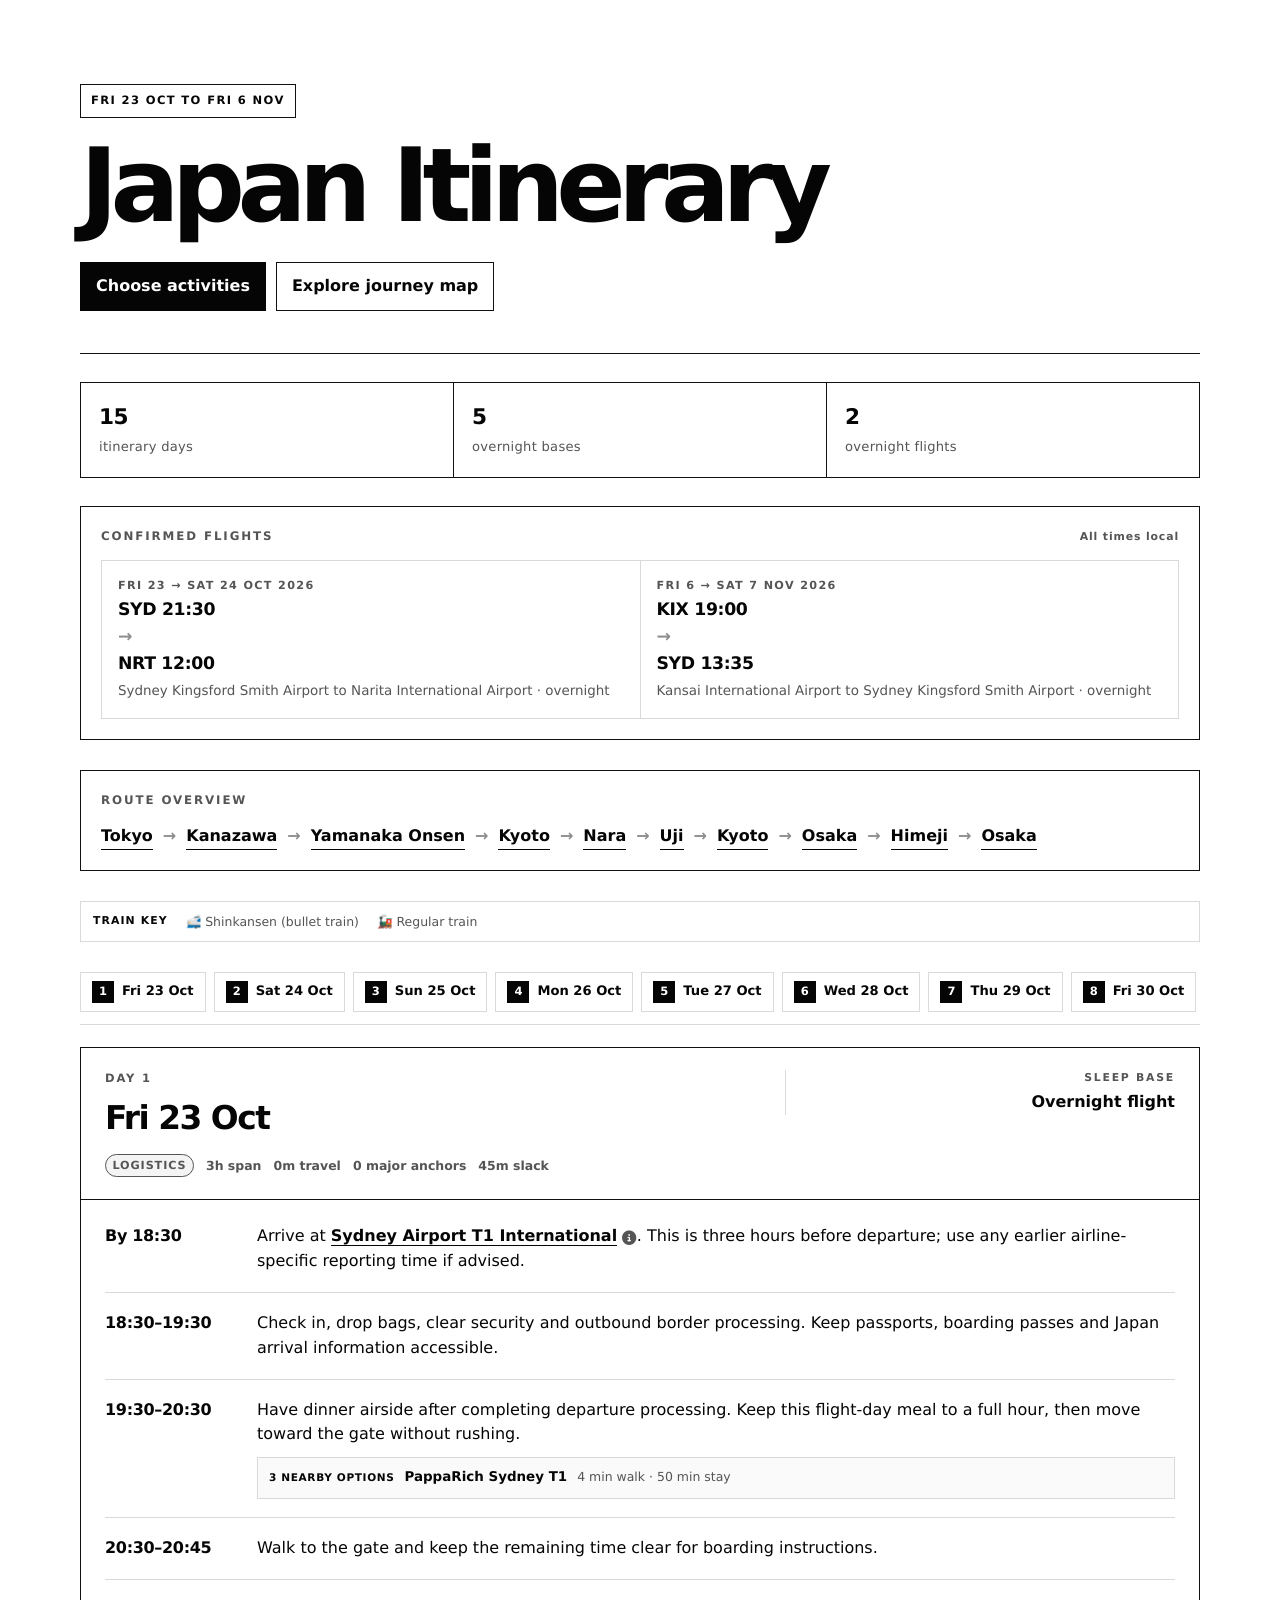
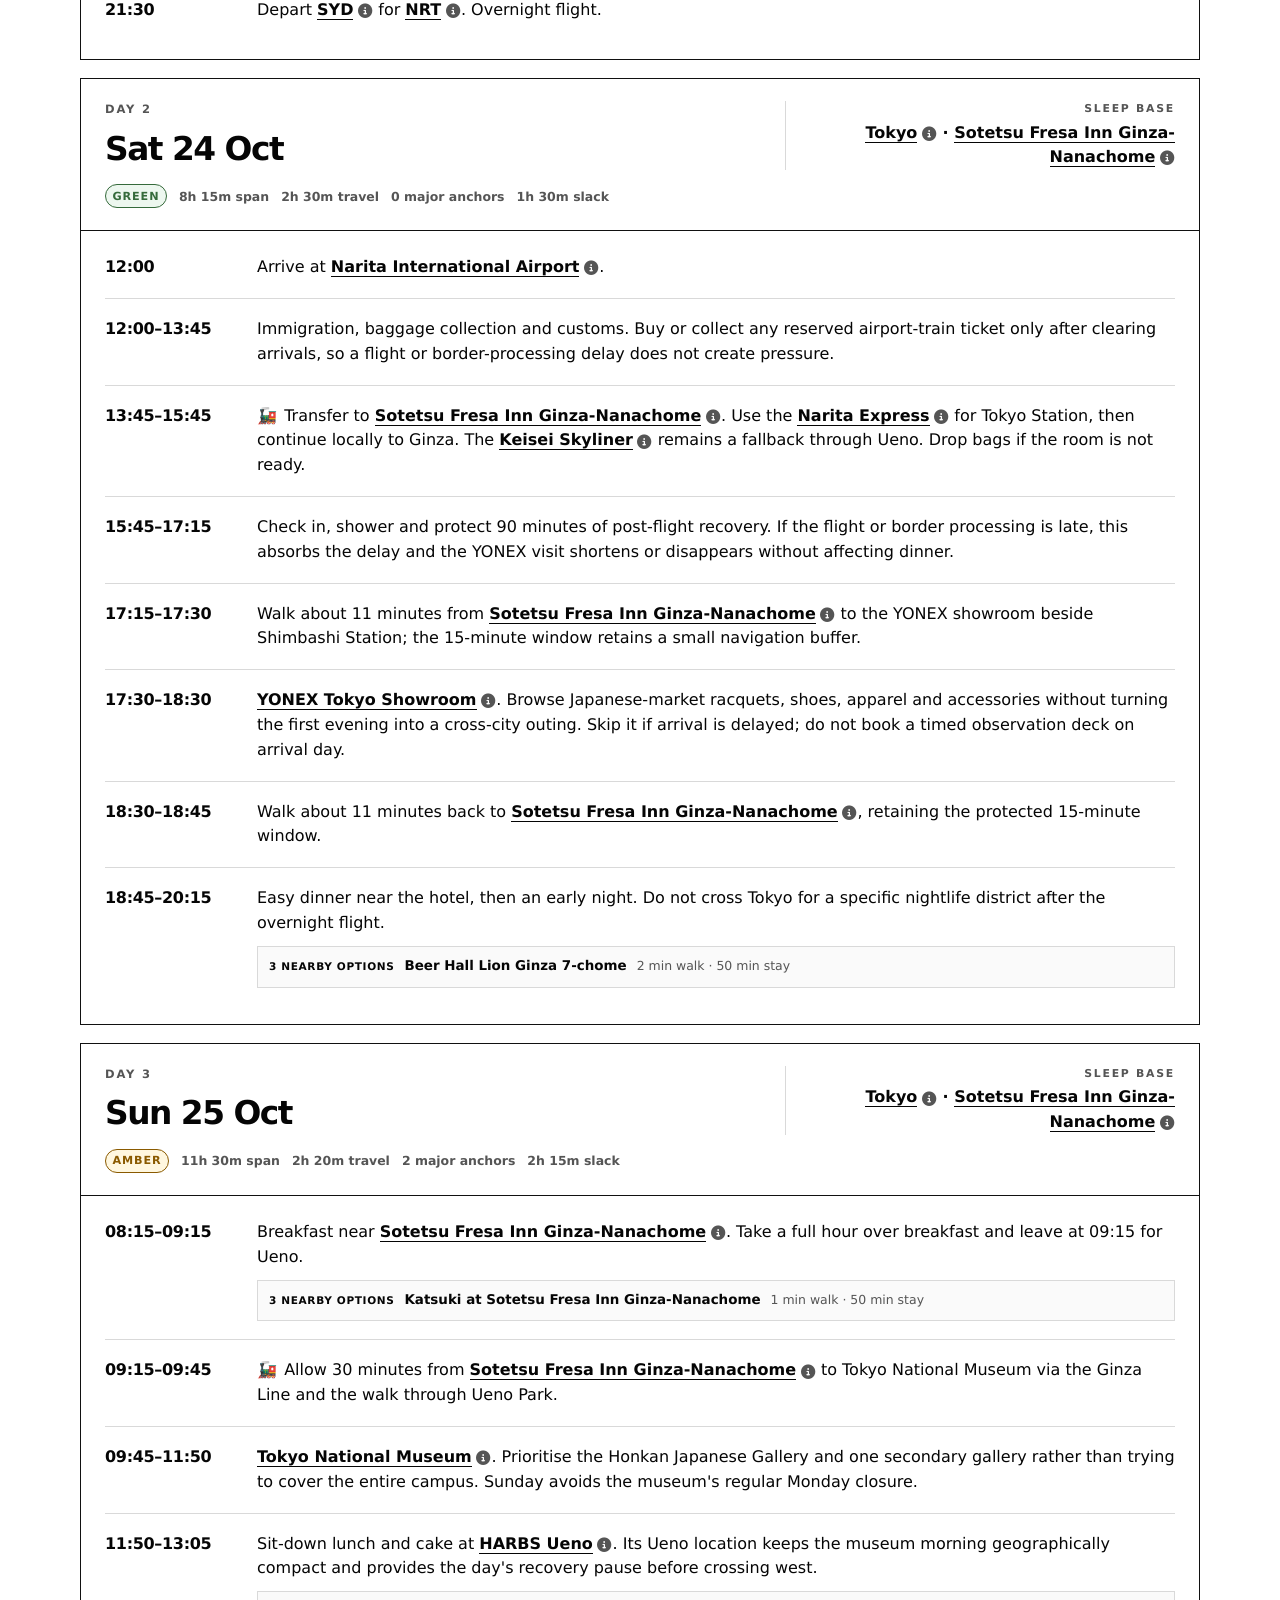
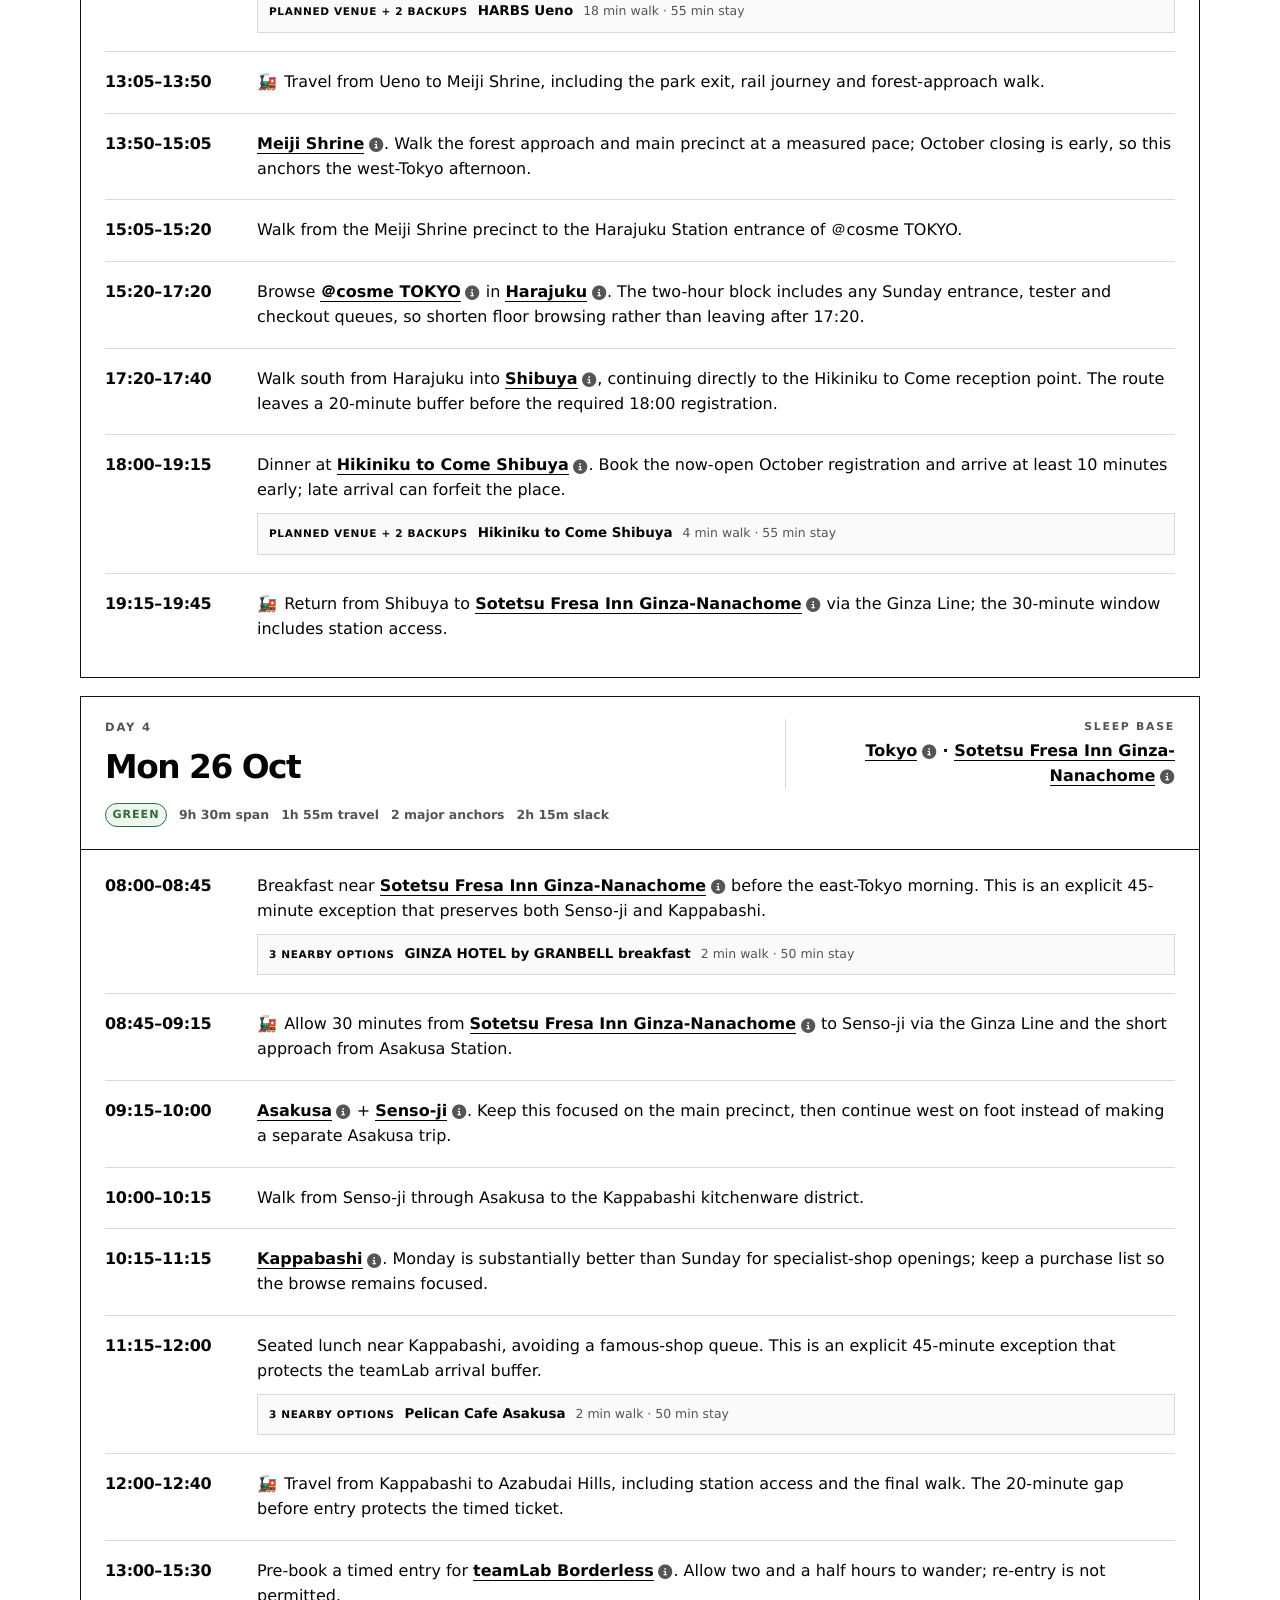
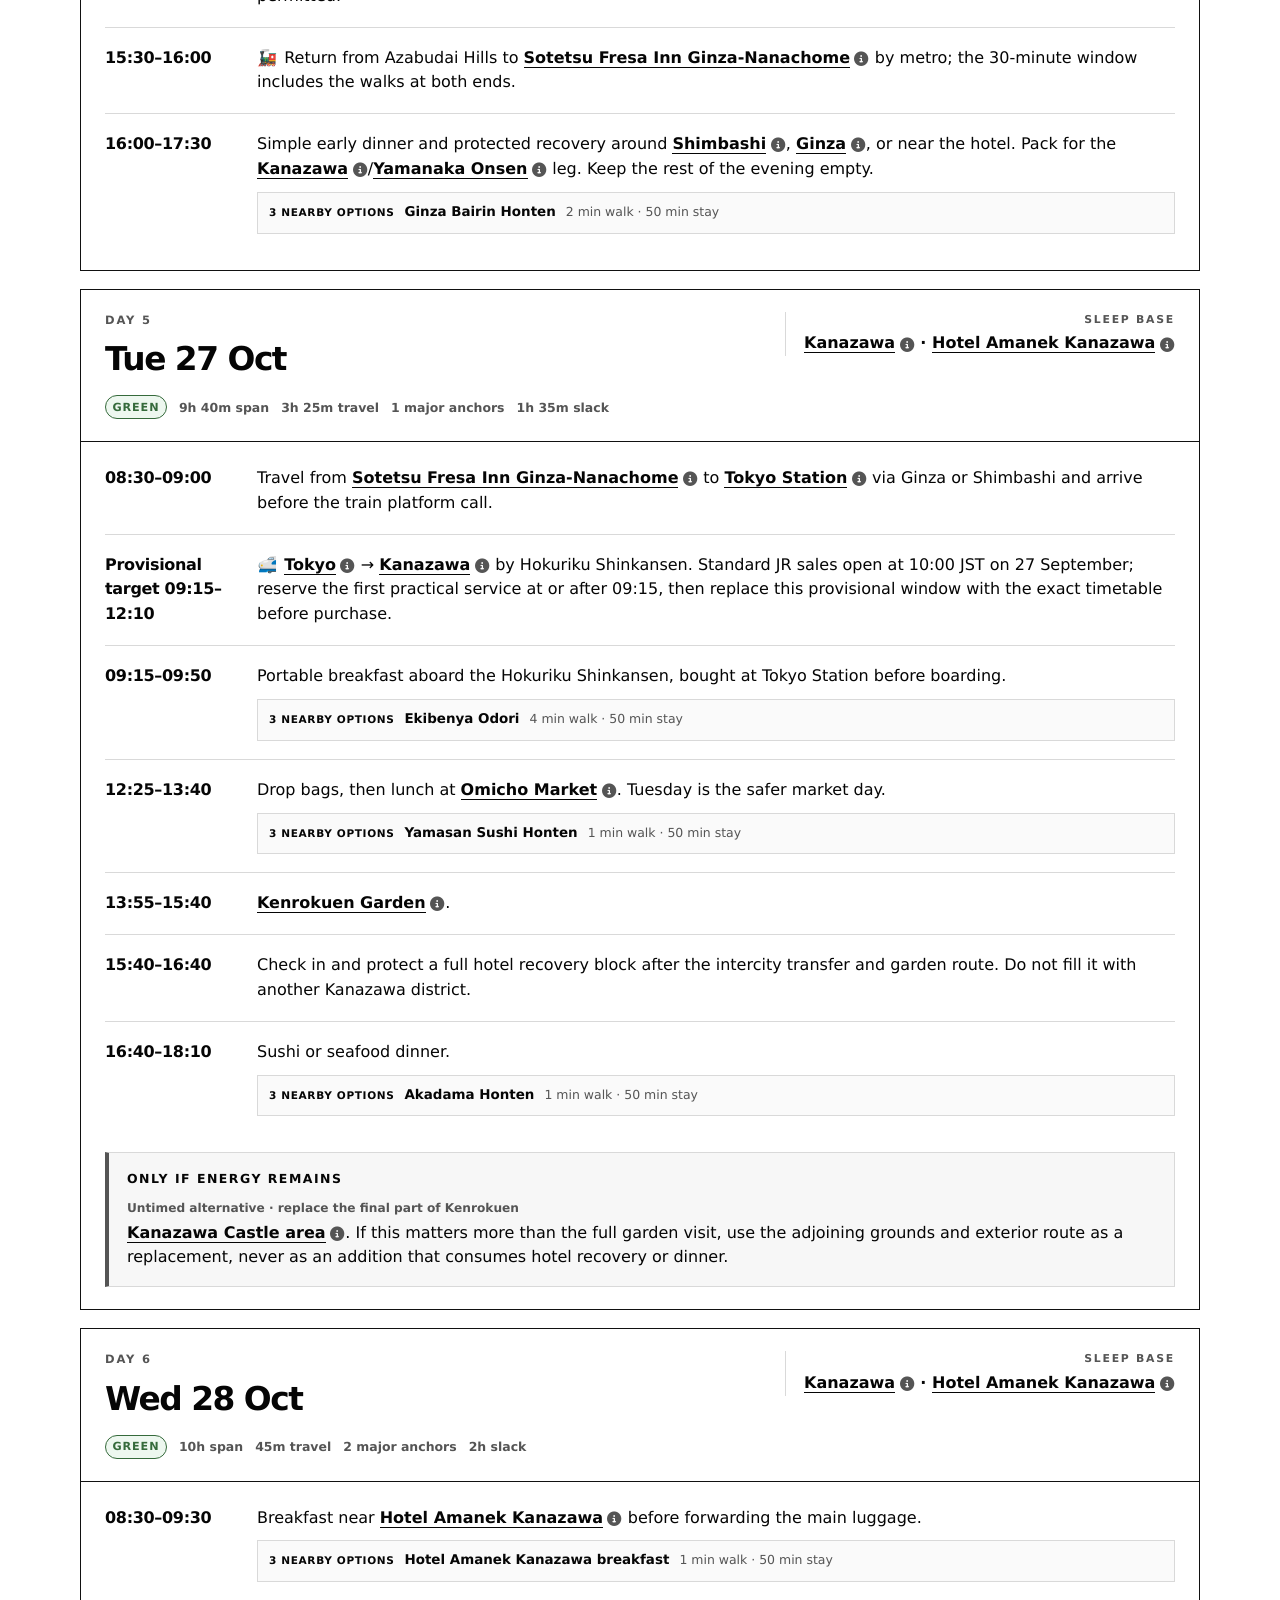
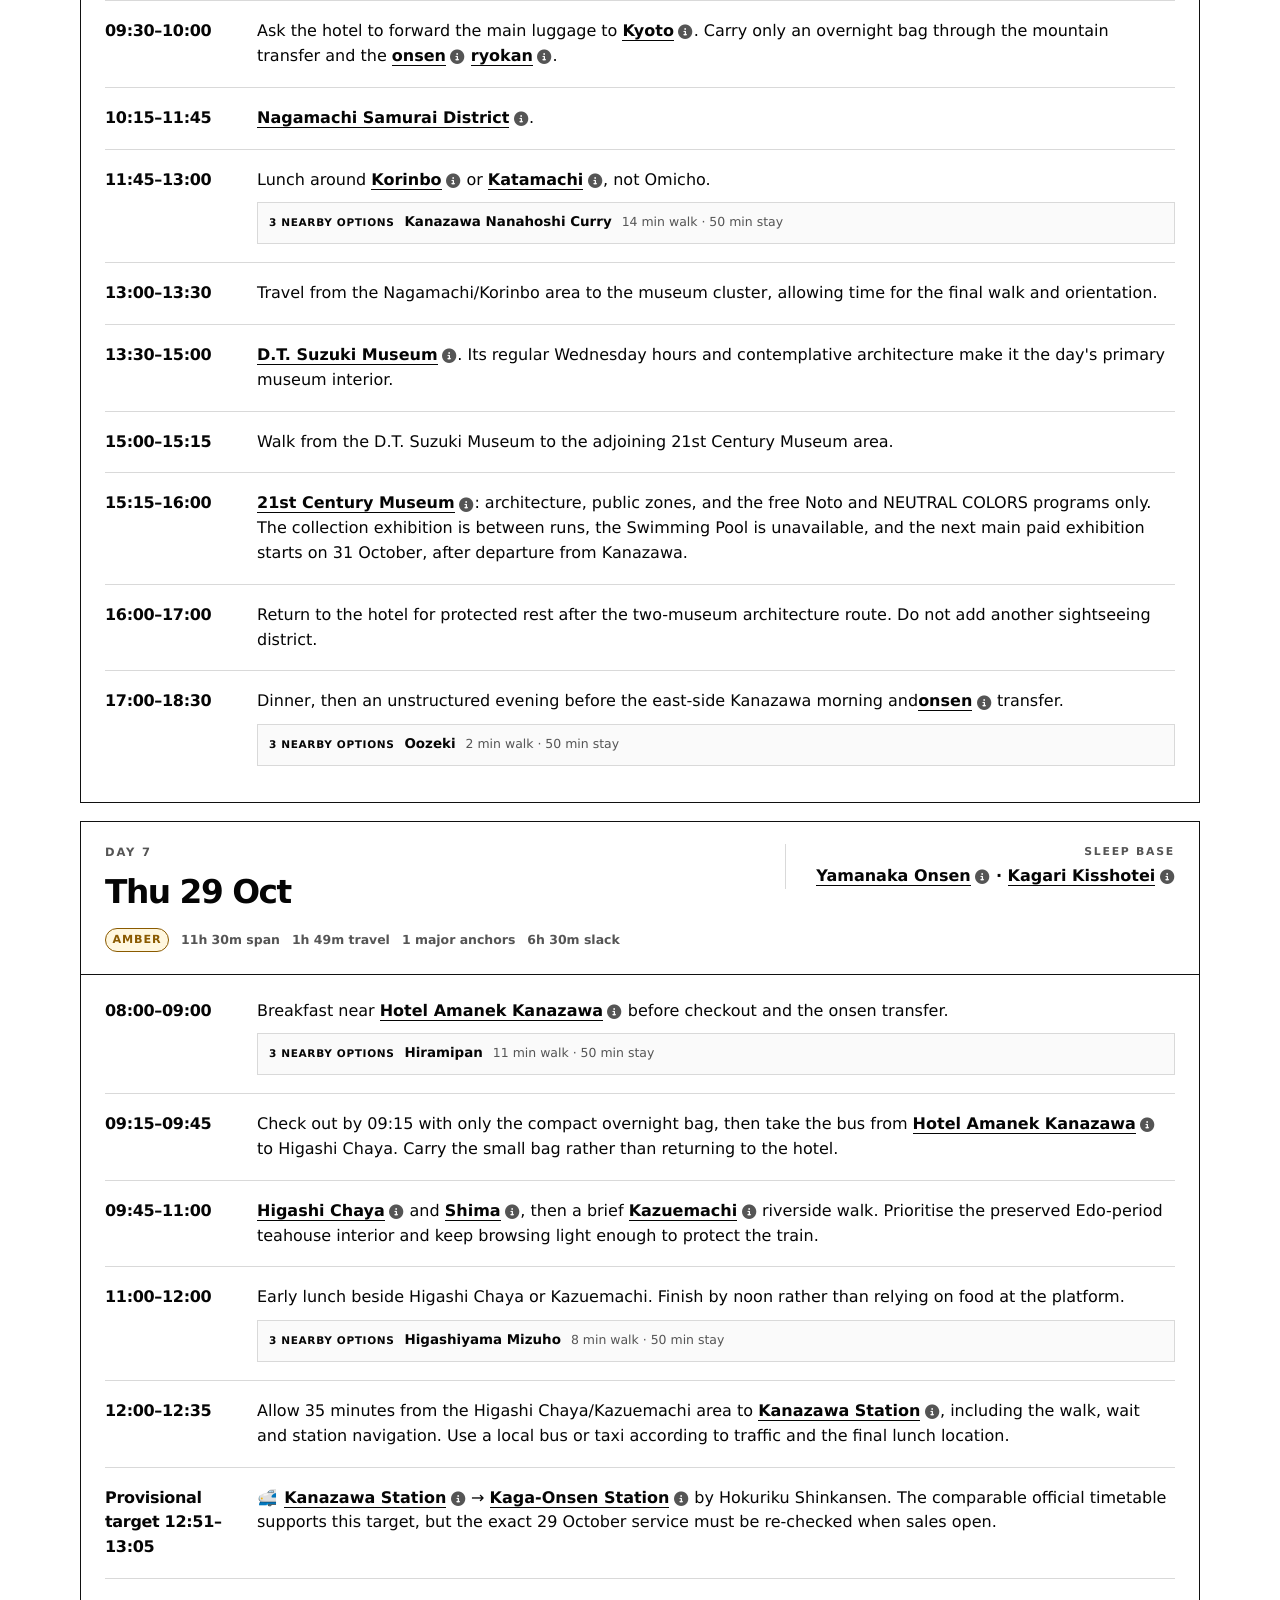
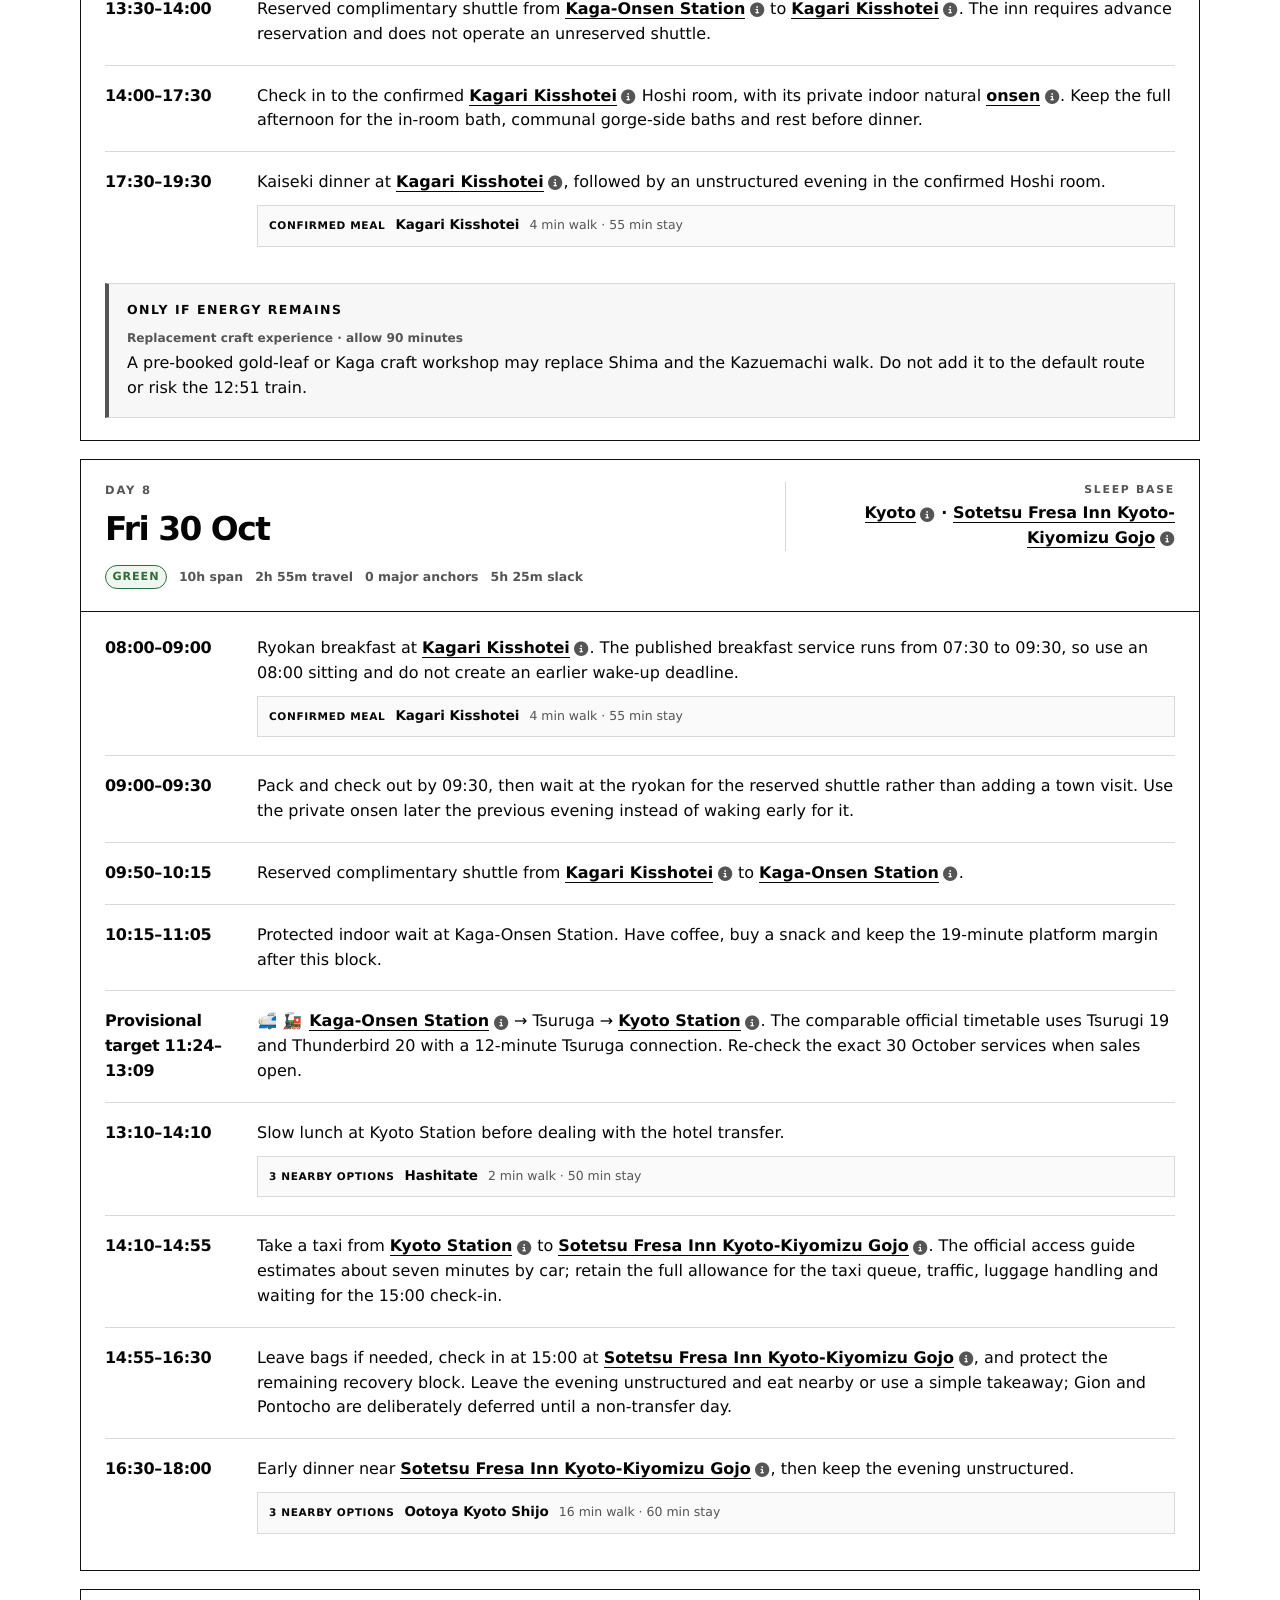
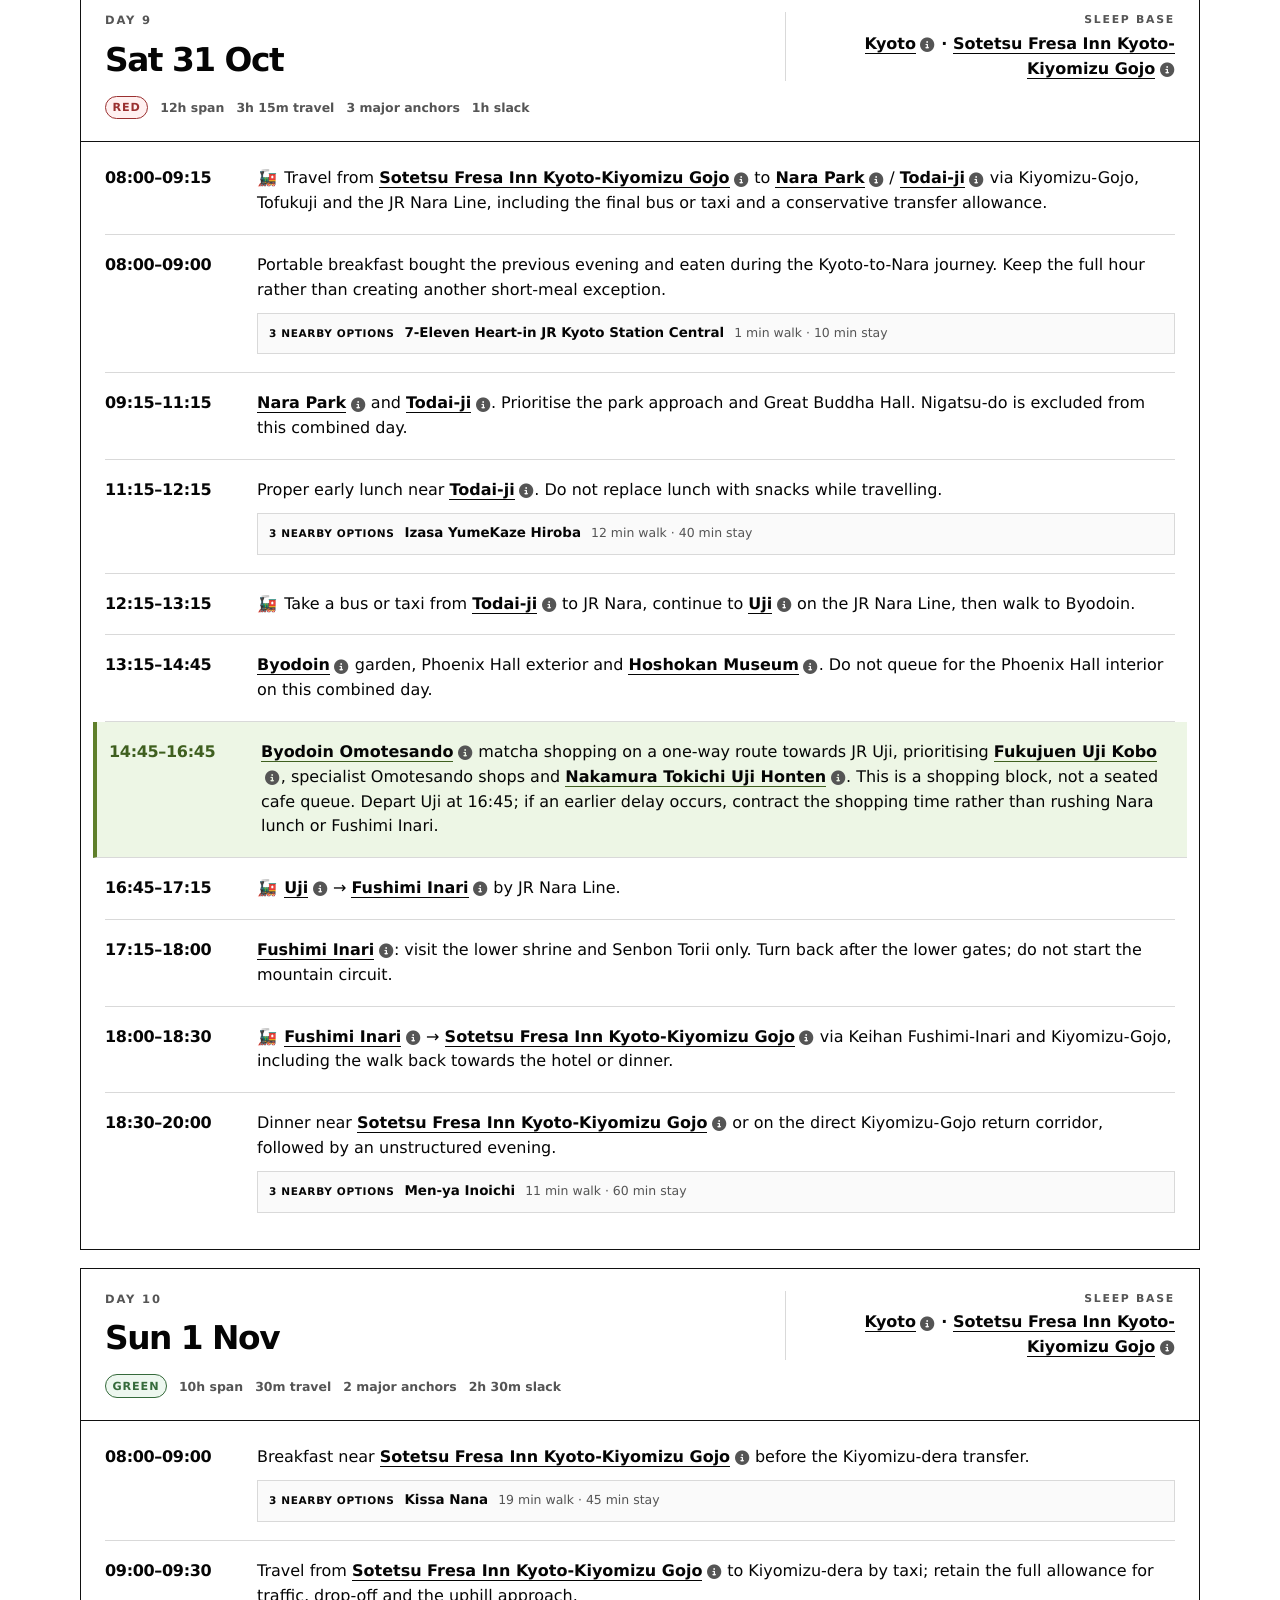
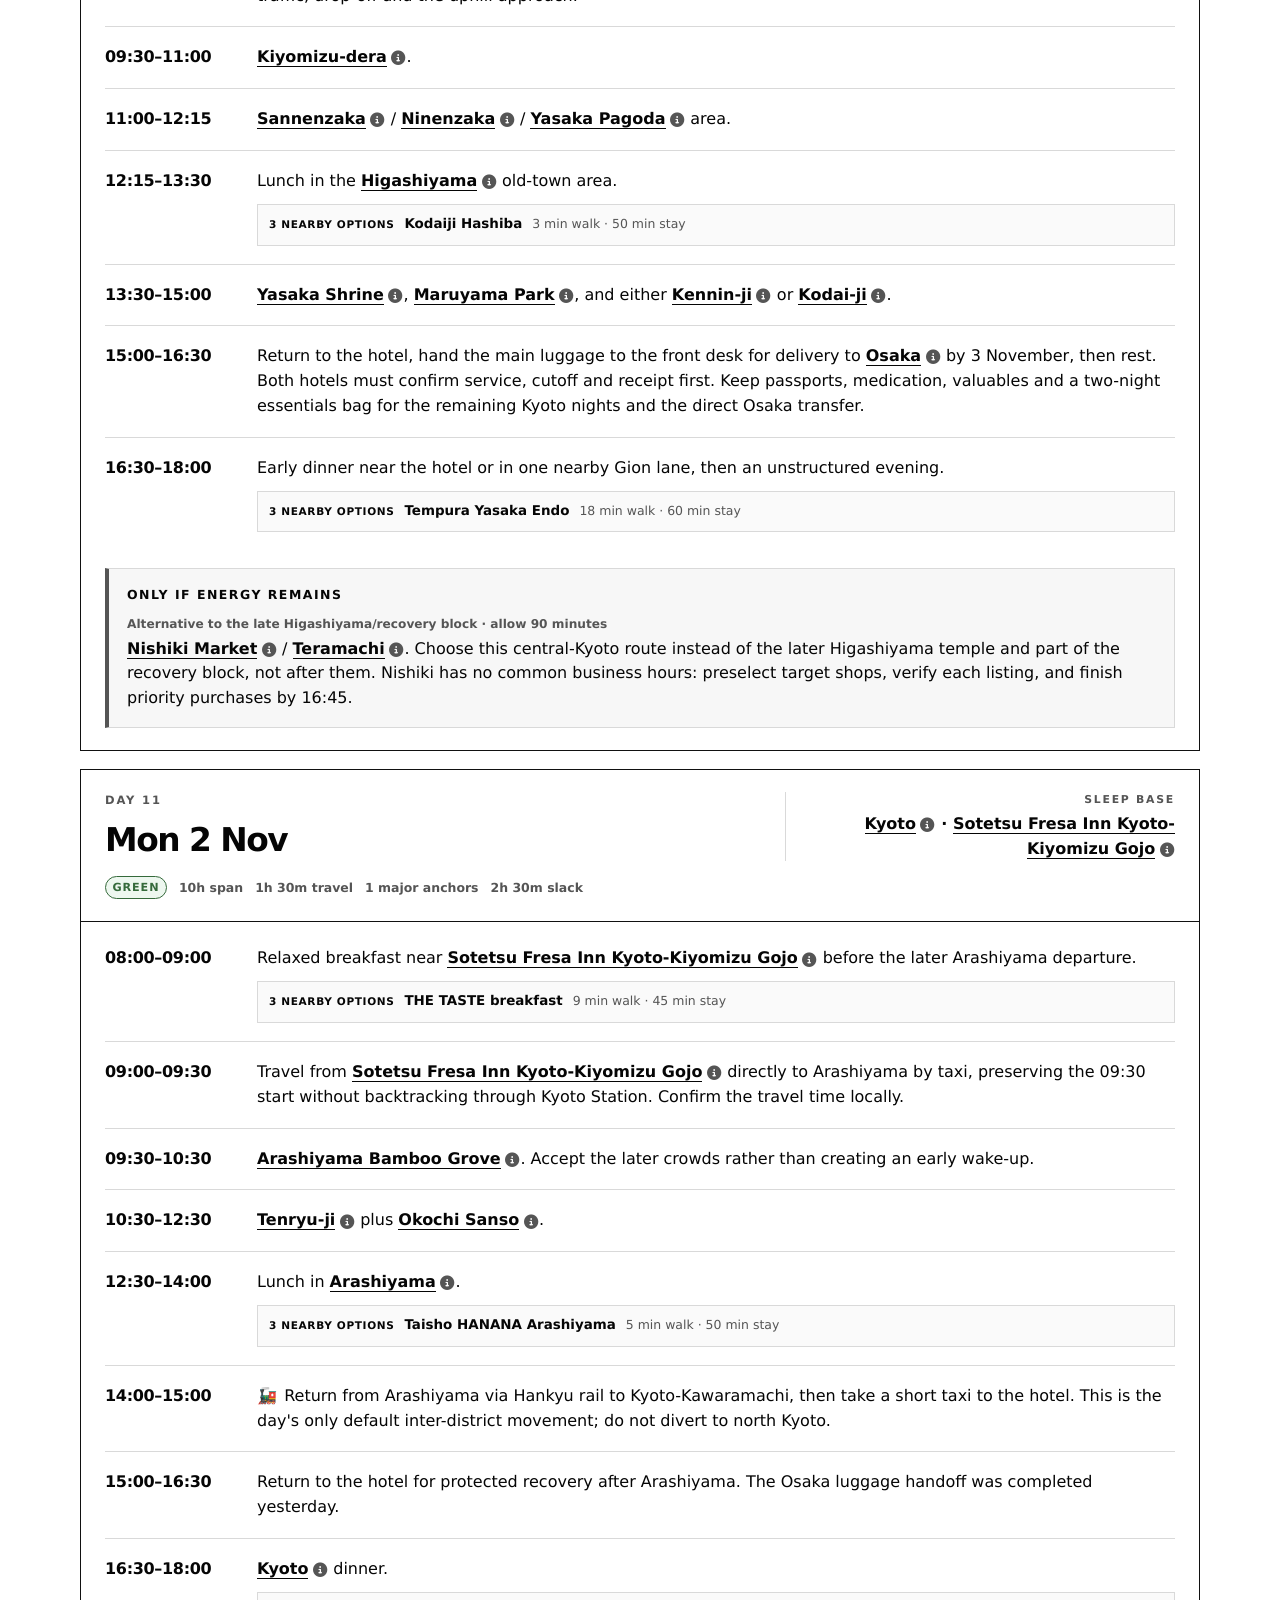
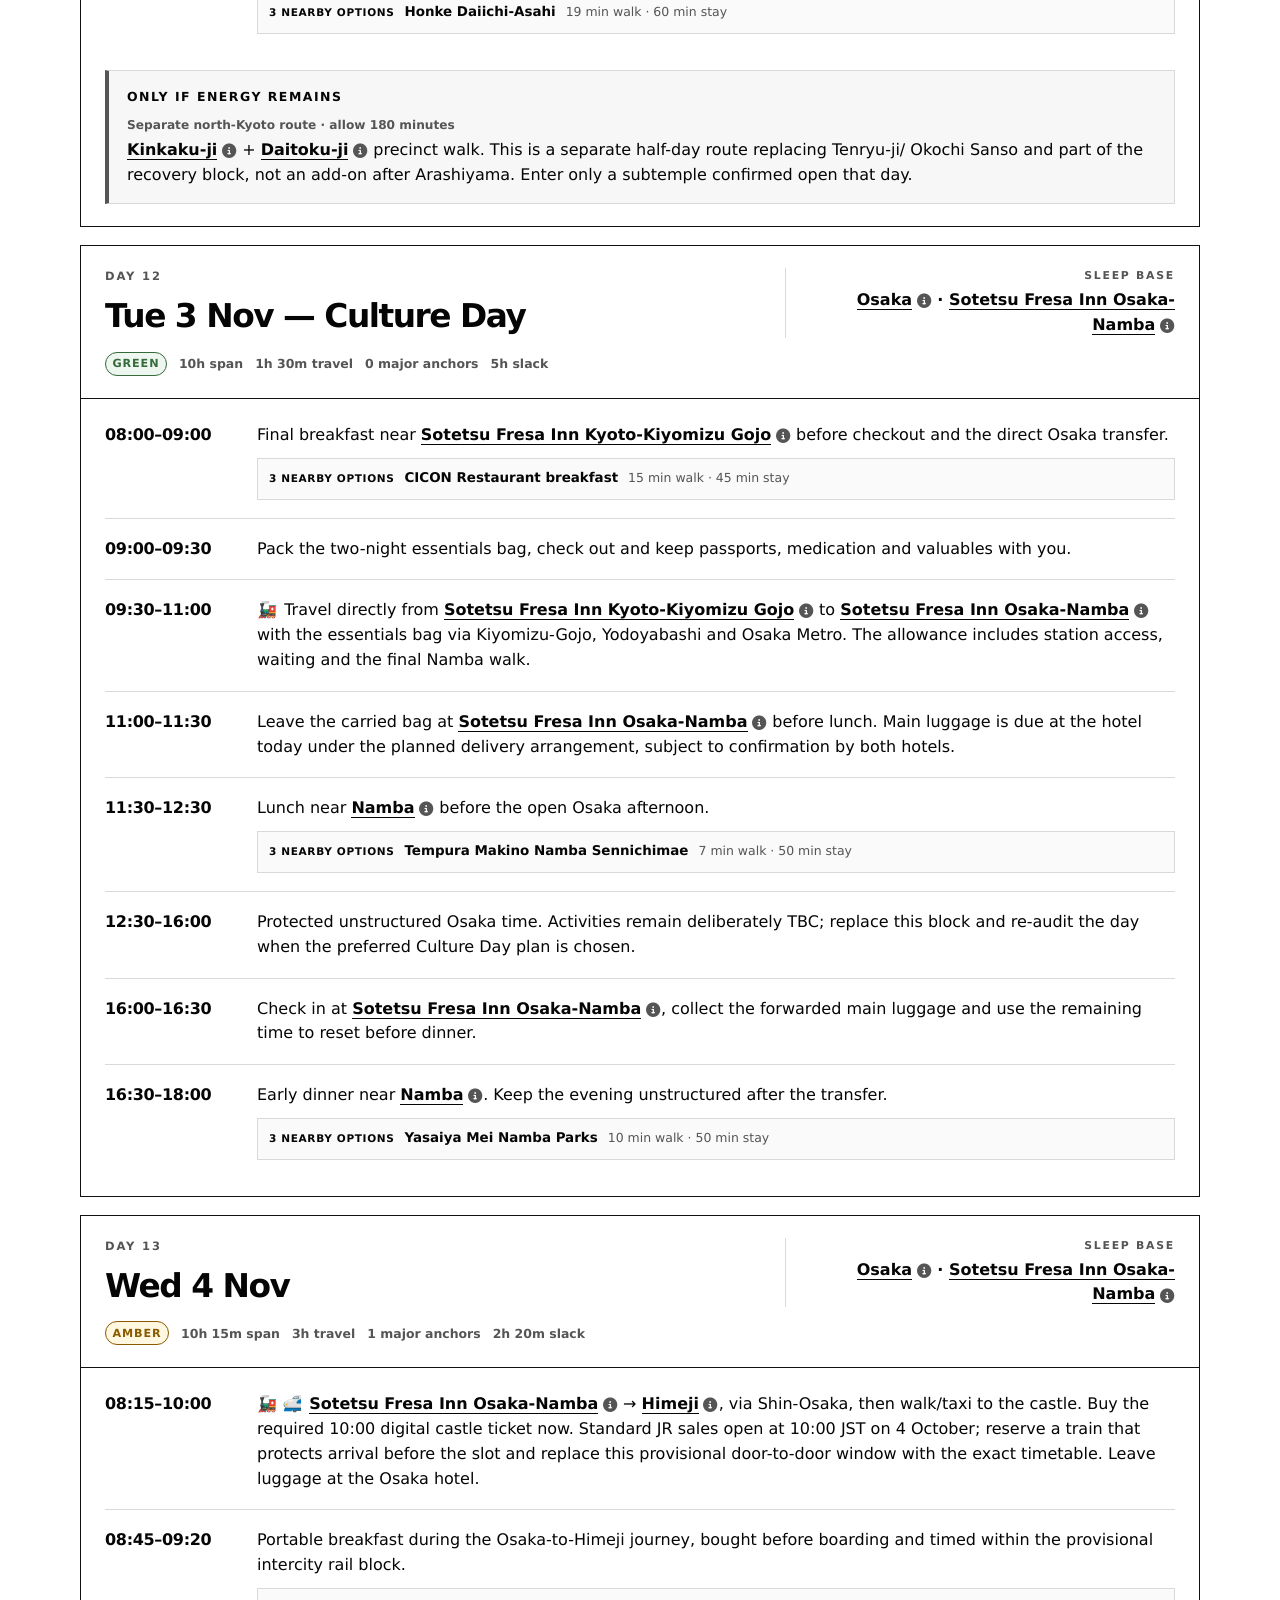
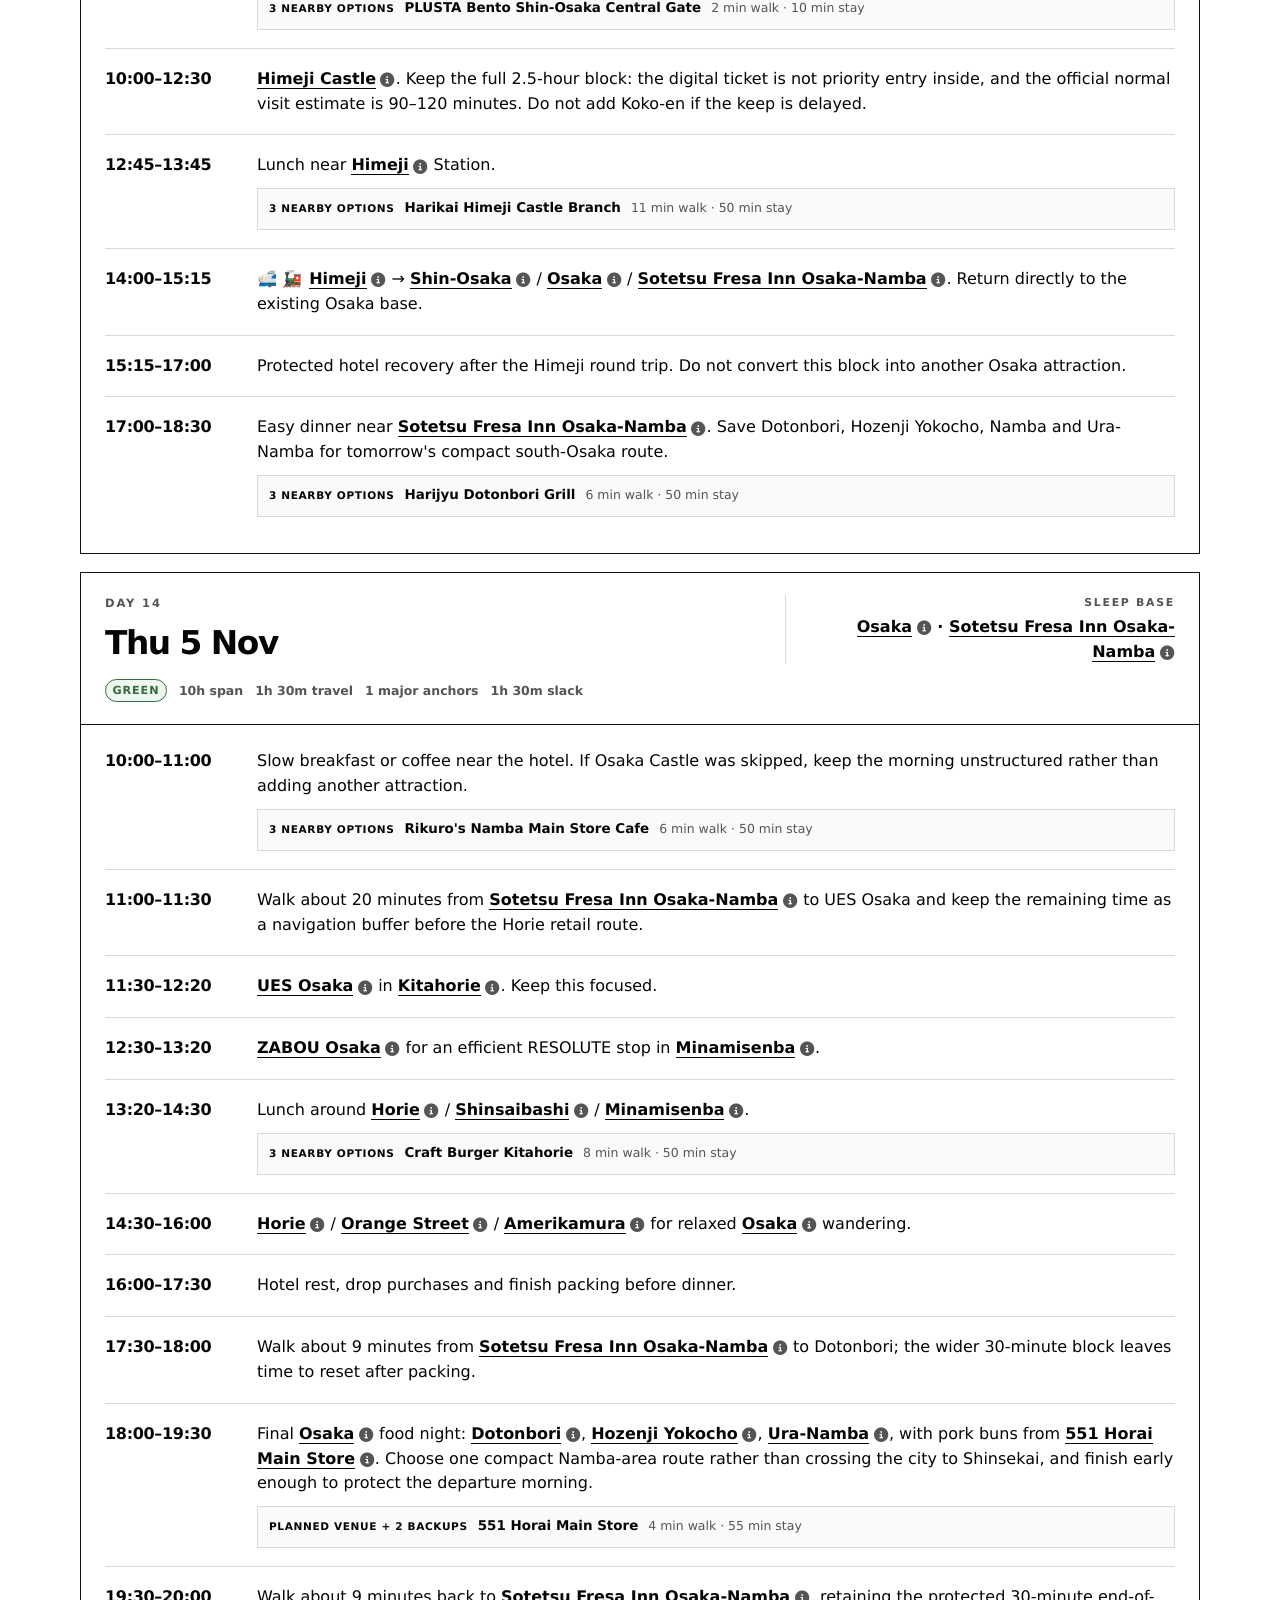
==== examples/japan/index.html @ 7fdbbef5 "feat: migrate Japan reference itinerary" ====
<!DOCTYPE html>
<!-- GENERATED FILE: edit data/*.yaml or src/*, then run ruby bin/build. -->
<html lang="en-AU">
<head>
<meta charset="utf-8"/>
<meta content="width=device-width, initial-scale=1" name="viewport"/>
<meta content="A traveler-controlled Japan activity shortlist showing what is scheduled and what else is nearby." name="description"/>
<meta content="Choose what matters. — Japan 2026 activity shortlist" property="og:title"/>
<meta content="Compare the itinerary with highly recommended nearby activities, then make your own picks." property="og:description"/>
<meta content="website" property="og:type"/>
<meta content="https://rogers-japan-2026-activity-chooser.muddy-puppy-8706.chatgpt.site/og.png" property="og:image"/><meta content="summary_large_image" name="twitter:card"/>
<title>Japan Itinerary — Fri 23 Oct to Fri 6 Nov 2026</title>
<link href="https://cdnjs.cloudflare.com/ajax/libs/font-awesome/6.5.2/css/all.min.css" rel="stylesheet"/>
<style>
:root {
      --ink: #050505;
      --muted: #555555;
      --paper: #ffffff;
      --card: #ffffff;
      --line: #111111;
      --line-soft: #d9d9d9;
      --accent: #000000;
      --accent-2: #000000;
      --gold: #000000;
      --shadow: none;
      --radius: 0;
    }

    * { box-sizing: border-box; }

    html { scroll-behavior: smooth; }

    body {
      margin: 0;
      color: var(--ink);
      font-family: Inter, ui-sans-serif, system-ui, -apple-system, BlinkMacSystemFont, "Segoe UI", sans-serif;
      line-height: 1.55;
      background: var(--paper);
      text-rendering: geometricPrecision;
    }

    a { color: inherit; }

    .skip-link {
      position: fixed;
      top: 8px;
      left: 8px;
      z-index: 20;
      padding: 9px 12px;
      border: 1px solid var(--line);
      background: var(--paper);
      color: var(--ink);
      font-weight: 700;
      transform: translateY(-160%);
    }

    .skip-link:focus { transform: translateY(0); }

    a:focus-visible,
    .button:focus-visible {
      outline: 2px solid var(--ink);
      outline-offset: 3px;
    }

    .page {
      width: min(1120px, calc(100% - 40px));
      margin: 0 auto;
    }

    .hero {
      padding: 84px 0 42px;
      position: relative;
      border-bottom: 1px solid var(--line);
      margin-bottom: 28px;
    }

    .hero::after { display: none; }

    .kicker {
      display: inline-flex;
      gap: 8px;
      align-items: center;
      padding: 7px 10px;
      border: 1px solid var(--line);
      border-radius: 0;
      color: var(--ink);
      background: transparent;
      font-weight: 700;
      letter-spacing: 0.12em;
      text-transform: uppercase;
      font-size: 0.72rem;
    }

    h1 {
      margin: 22px 0 0;
      max-width: 920px;
      font-family: inherit;
      font-size: clamp(3rem, 8vw, 7rem);
      line-height: 0.92;
      letter-spacing: -0.075em;
      font-weight: 760;
    }

    .subtitle {
      max-width: 760px;
      margin: 18px 0 0;
      color: var(--muted);
      font-size: clamp(1rem, 2vw, 1.18rem);
    }

    .hero-actions {
      display: flex;
      flex-wrap: wrap;
      gap: 10px;
      margin-top: 28px;
    }

    .button {
      display: inline-flex;
      align-items: center;
      justify-content: center;
      gap: 8px;
      padding: 11px 15px;
      border-radius: 0;
      border: 1px solid var(--line);
      background: var(--paper);
      text-decoration: none;
      font-weight: 700;
      box-shadow: none;
    }

    .button.primary {
      background: var(--ink);
      color: var(--paper);
      border-color: var(--ink);
    }

    .stats {
      display: grid;
      grid-template-columns: repeat(3, minmax(0, 1fr));
      gap: 0;
      margin: 0 0 28px;
      border-top: 1px solid var(--line);
      border-left: 1px solid var(--line);
    }

    .stat {
      padding: 18px;
      background: var(--card);
      border-right: 1px solid var(--line);
      border-bottom: 1px solid var(--line);
      border-radius: 0;
      box-shadow: none;
      backdrop-filter: none;
    }

    .stat strong {
      display: block;
      font-size: 1.35rem;
      letter-spacing: -0.03em;
      font-weight: 760;
    }

    .stat span {
      color: var(--muted);
      font-size: 0.82rem;
      letter-spacing: 0.02em;
    }

    .route-card {
      margin: 0 0 30px;
      padding: 20px;
      background: var(--card);
      border: 1px solid var(--line);
      border-radius: 0;
      box-shadow: none;
    }

    .route-card h2 {
      margin: 0 0 14px;
      font-size: 0.74rem;
      color: var(--muted);
      text-transform: uppercase;
      letter-spacing: 0.16em;
      font-family: inherit;
      font-weight: 760;
    }

    .route {
      display: flex;
      flex-wrap: wrap;
      gap: 8px 10px;
      align-items: center;
      font-weight: 700;
    }

    .route .descriptor { display: none; }

    .route-arrow {
      color: var(--ink);
      opacity: 0.45;
    }

    .rail-legend {
      display: flex;
      flex-wrap: wrap;
      gap: 8px 18px;
      align-items: center;
      margin: 0 0 18px;
      padding: 10px 12px;
      border: 1px solid var(--line-soft);
      color: var(--muted);
      font-size: 0.78rem;
    }

    .rail-legend strong {
      color: var(--ink);
      text-transform: uppercase;
      letter-spacing: 0.1em;
      font-size: 0.68rem;
    }

    .day-nav {
      position: sticky;
      top: 0;
      z-index: 5;
      display: flex;
      gap: 8px;
      overflow-x: auto;
      padding: 12px 0;
      margin: 0 0 22px;
      background: rgba(255, 255, 255, 0.96);
      border-bottom: 1px solid var(--line-soft);
      backdrop-filter: blur(10px);
      scrollbar-width: thin;
    }

    .day-nav a {
      flex: 0 0 auto;
      display: inline-flex;
      align-items: center;
      gap: 8px;
      padding: 8px 11px;
      border-radius: 0;
      border: 1px solid var(--line-soft);
      background: var(--paper);
      text-decoration: none;
      font-weight: 700;
      font-size: 0.82rem;
      color: var(--ink);
      transition: border-color 160ms ease, background 160ms ease;
    }

    .day-nav a:hover {
      border-color: var(--line);
      background: #f7f7f7;
    }

    .day-nav span {
      display: inline-grid;
      place-items: center;
      width: 22px;
      height: 22px;
      border-radius: 0;
      background: var(--ink);
      color: var(--paper);
      font-size: 0.72rem;
      font-weight: 760;
    }

    .notice {
      margin: 0 0 22px;
      padding: 14px 16px;
      background: #f7f7f7;
      border: 1px solid var(--line-soft);
      border-radius: 0;
      color: var(--ink);
    }

    .itinerary {
      display: grid;
      gap: 18px;
      padding-bottom: 56px;
    }

    .day-card {
      overflow: hidden;
      background: var(--card);
      border: 1px solid var(--line);
      border-radius: 0;
      box-shadow: none;
    }

    .day-card__topline {
      display: flex;
      align-items: flex-start;
      justify-content: space-between;
      gap: 20px;
      padding: 22px 24px;
      background: var(--card);
      border-bottom: 1px solid var(--line);
    }

    .eyebrow {
      margin: 0 0 5px;
      color: var(--muted);
      text-transform: uppercase;
      letter-spacing: 0.16em;
      font-weight: 760;
      font-size: 0.72rem;
    }

    .day-card h2 {
      margin: 0;
      font-family: inherit;
      font-size: clamp(1.5rem, 3vw, 2.05rem);
      letter-spacing: -0.045em;
      font-weight: 740;
    }

    .pace-summary {
      display: flex;
      flex-wrap: wrap;
      align-items: center;
      gap: 6px 12px;
      margin-top: 10px;
      color: var(--muted);
      font-size: 0.78rem;
      font-weight: 650;
    }

    .pace-badge {
      display: inline-flex;
      padding: 0.2em 0.58em;
      border: 1px solid currentColor;
      border-radius: 999px;
      letter-spacing: 0.08em;
      font-size: 0.7rem;
      font-weight: 820;
    }

    .pace-badge--green { color: #356a3b; background: #edf7ef; }
    .pace-badge--amber { color: #8a5a00; background: #fff7df; }
    .pace-badge--red { color: #9a3030; background: #fff0f0; }
    .pace-badge--logistics { color: var(--muted); background: #f4f4f4; }

    .sleep-badge {
      flex: 0 1 390px;
      padding: 0 0 0 18px;
      border-radius: 0;
      background: transparent;
      border: 0;
      border-left: 1px solid var(--line-soft);
      text-align: right;
      color: var(--ink);
      font-weight: 700;
    }

    .sleep-badge > span:first-child {
      display: block;
      margin-bottom: 3px;
      color: var(--muted);
      font-size: 0.68rem;
      text-transform: uppercase;
      letter-spacing: 0.16em;
      font-weight: 760;
    }

    .sleep-badge .descriptor {
      display: block;
      margin-left: 0;
      font-weight: 450;
      font-size: 0.82rem;
    }

    .timeline {
      list-style: none;
      margin: 0;
      padding: 6px 24px 18px;
    }

    .timeline-item {
      display: grid;
      grid-template-columns: 132px 1fr;
      gap: 20px;
      position: relative;
      padding: 18px 0;
      border-bottom: 1px solid var(--line-soft);
    }

    .timeline-item:last-child { border-bottom: none; }

    .timeline-item.matcha-block {
      margin: 0 -12px;
      padding: 18px 12px;
      background: #edf6e5;
      border-left: 4px solid #5f7f2a;
    }

    .timeline-item.matcha-block time { color: #3f5f1f; }

    .timeline-item.matcha-block .place-link { border-bottom-color: #3f5f1f; }

    .timeline-item time {
      color: var(--ink);
      font-weight: 760;
      letter-spacing: -0.02em;
      white-space: normal;
      overflow-wrap: anywhere;
      font-variant-numeric: tabular-nums;
    }

    .activity-text { min-width: 0; }

    .rail-symbols {
      display: inline-block;
      margin-right: 0.45em;
      white-space: nowrap;
    }

    .timeline-content { min-width: 0; }

    .meal-recommendations {
      margin-top: 10px;
      border: 1px solid var(--line-soft);
      background: #fafafa;
    }
    .meal-recommendations summary {
      display: flex;
      flex-wrap: wrap;
      align-items: baseline;
      gap: 5px 10px;
      padding: 9px 11px;
      cursor: pointer;
      font-size: 0.78rem;
      list-style-position: inside;
    }
    .meal-recommendations summary:hover { background: #f1f1f1; }
    .meal-recommendations summary:focus-visible { outline: 2px solid var(--ink); outline-offset: 2px; }
    .meal-recommendations summary strong { font-size: 0.84rem; }
    .meal-recommendations summary > span:last-child { color: var(--muted); }
    .meal-summary-count { font-weight: 800; text-transform: uppercase; letter-spacing: 0.06em; font-size: 0.66rem; }
    .meal-recommendations__body { padding: 0 11px 11px; border-top: 1px solid var(--line-soft); }
    .meal-pick-list { margin: 0; padding: 0; list-style: none; }
    .meal-pick { display: grid; grid-template-columns: 24px 1fr; gap: 9px; padding: 11px 0; border-bottom: 1px solid var(--line-soft); }
    .meal-pick:last-child { border-bottom: 0; }
    .meal-pick__rank { display: grid; place-items: center; width: 22px; height: 22px; border: 1px solid var(--line); font-size: 0.72rem; font-weight: 850; }
    .meal-pick__content { min-width: 0; }
    .meal-pick__content p { margin: 5px 0 0; color: var(--muted); font-size: 0.76rem; line-height: 1.42; }
    .meal-pick__title { display: flex; flex-wrap: wrap; align-items: center; gap: 5px 8px; }
    .meal-pick__links { display: inline-flex; gap: 8px; margin-left: auto; }
    .meal-pick__links a { font-size: 0.7rem; font-weight: 750; }
    .best-chip { padding: 2px 5px; color: #356a3b; border: 1px solid #79a67e; background: #edf7ef; font-size: 0.62rem; font-weight: 800; text-transform: uppercase; letter-spacing: 0.06em; }
    .meal-chips { display: flex; flex-wrap: wrap; gap: 4px; margin-top: 6px; }
    .meal-chips span { padding: 2px 6px; border: 1px solid var(--line-soft); background: white; color: var(--muted); font-size: 0.65rem; text-transform: capitalize; }
    .meal-order strong { color: var(--ink); }
    .meal-spend { display: flex; flex-wrap: wrap; align-items: baseline; gap: 5px 9px; }
    .meal-spend strong { color: var(--accent); font-size: 0.78rem; }
    .meal-spend span { font-size: 0.68rem; text-transform: capitalize; }
    .meal-evidence { font-weight: 750; }
    .meal-evidence--verified::before { content: "✓ "; color: #356a3b; }
    .meal-evidence--provisional::before { content: "△ "; color: #8a5a00; }

    .place-link {
      color: var(--ink);
      font-weight: 760;
      text-decoration: none;
      border-bottom: 1px solid var(--ink);
      transition: background 160ms ease, border-color 160ms ease;
    }

    .place-link:hover {
      color: var(--ink);
      border-color: transparent;
      background: #eeeeee;
    }

    .descriptor {
      margin-left: 0.28em;
      color: var(--muted);
      font-size: 0.93em;
      font-weight: 430;
    }

    .activity-text .descriptor,
    .sleep-badge .descriptor {
      display: none;
    }

    .activity-text .descriptor.is-open,
    .sleep-badge .descriptor.is-open {
      display: inline-block;
      margin: 0.12em 0.15em 0.12em 0.35em;
      padding: 0.16em 0.6em;
      border: 1px solid var(--line-soft);
      border-radius: 8px;
      background: #f7f7f7;
      color: var(--muted);
      font-size: 0.78em;
      line-height: 1.35;
      vertical-align: baseline;
    }

    .place-note-trigger {
      display: inline;
    }

    .place-note-trigger .place-link {
      overflow-wrap: anywhere;
    }

    .info-button {
      display: inline-grid;
      place-items: center;
      width: 1.15em;
      height: 1.15em;
      margin-left: 0.22em;
      padding: 0;
      border: 0;
      background: transparent;
      color: var(--muted);
      font-size: 0.9em;
      line-height: 1;
      cursor: pointer;
      vertical-align: -0.08em;
    }

    .info-button .fa-circle-info { display: block; }

    .info-button:hover,
    .info-button:focus-visible {
      color: var(--ink);
    }

    .info-button:focus-visible {
      outline: 2px solid var(--ink);
      outline-offset: 2px;
    }

    .official-link {
      color: var(--ink);
      font-weight: 700;
      text-decoration: none;
      border-bottom: 1px solid var(--ink);
    }

    .official-link:hover {
      background: #eeeeee;
      border-color: transparent;
    }

    .footer {
      padding: 28px 0 48px;
      color: var(--muted);
      text-align: center;
      font-size: 0.88rem;
      border-top: 1px solid var(--line-soft);
    }


    @media (max-width: 640px) {
      .page {
        width: calc(100% - 24px);
      }

      .stats {
        grid-template-columns: 1fr;
      }

      .day-card__topline {
        flex-direction: column;
        gap: 12px;
        padding: 18px 16px;
      }

      .sleep-badge {
        flex: 1 1 auto;
        width: 100%;
        padding-left: 0;
        border-left: 0;
        text-align: left;
      }

      .timeline {
        padding: 4px 16px 14px;
      }

      .timeline-item {
        grid-template-columns: 1fr;
        gap: 6px;
      }

      .timeline-item time {
        white-space: normal;
      }

      .meal-recommendations summary { display: grid; grid-template-columns: auto 1fr; }
      .meal-recommendations summary > span:last-child { grid-column: 2; }
      .meal-pick__links { width: 100%; margin-left: 0; }

      .activity-text,
      .sleep-badge {
        overflow-wrap: anywhere;
      }
    }

    @media print {
      body { background: white; }
      .hero-actions, .day-nav { display: none; }
      .hero { padding-top: 28px; }
      .day-card { break-inside: avoid; box-shadow: none; }
      .place-link, .official-link { border-bottom: none; }
    }
    .alternatives {
      margin: 0 24px 22px;
      padding: 16px 18px;
      border: 1px solid var(--line-soft);
      border-left: 4px solid var(--muted);
      background: #f7f7f7;
    }

    .alternatives h3 {
      margin: 0 0 10px;
      font-size: 0.78rem;
      letter-spacing: 0.12em;
      text-transform: uppercase;
    }

    .alternatives ul {
      display: grid;
      gap: 12px;
      margin: 0;
      padding: 0;
      list-style: none;
    }

    .alternative-time {
      display: block;
      margin-bottom: 3px;
      color: var(--muted);
      font-size: 0.76rem;
      font-weight: 700;
    }

    @media (max-width: 640px) {
      .alternatives { margin: 0 16px 18px; }
    }


    .flight-card h2 {
      display: flex;
      align-items: baseline;
      justify-content: space-between;
      gap: 14px;
    }

    .flight-local {
      color: var(--muted);
      font-size: 0.68rem;
      letter-spacing: 0.08em;
      text-transform: none;
      font-weight: 600;
    }

    .flight-grid {
      display: grid;
      grid-template-columns: repeat(2, minmax(0, 1fr));
      border-top: 1px solid var(--line-soft);
      border-left: 1px solid var(--line-soft);
    }

    .flight-leg {
      padding: 16px;
      border-right: 1px solid var(--line-soft);
      border-bottom: 1px solid var(--line-soft);
    }

    .flight-leg strong,
    .flight-leg span {
      display: block;
    }

    .flight-leg strong {
      margin: 3px 0 4px;
      font-size: 1.08rem;
      letter-spacing: -0.02em;
    }

    .flight-leg > span {
      color: var(--muted);
      font-size: 0.84rem;
    }

    .flight-date {
      color: var(--muted);
      font-size: 0.7rem;
      font-weight: 760;
      letter-spacing: 0.12em;
      text-transform: uppercase;
    }

    @media (max-width: 640px) {
      .flight-grid { grid-template-columns: 1fr; }
      .flight-card h2 { align-items: flex-start; flex-direction: column; gap: 3px; }
    }

</style>
</head>
<body>
<a class="skip-link" href="#itinerary">Skip to itinerary</a>
<main class="page">
<header class="hero" id="top">
<div class="kicker">Fri 23 Oct to Fri 6 Nov</div>
<h1>Japan Itinerary</h1>
<div class="hero-actions"><a class="button primary" href="activity-options.html">Choose activities</a><a class="button" href="journey-map.html">Explore journey map</a></div>
</header>
<section aria-label="Trip summary" class="stats">
<div class="stat"><strong>15</strong><span>itinerary days</span></div>
<div class="stat"><strong>5</strong><span>overnight bases</span></div>
<div class="stat"><strong>2</strong><span>overnight flights</span></div>
</section>
<section aria-label="Confirmed flights" class="route-card flight-card">
<h2>Confirmed flights <span class="flight-local">All times local</span></h2>
<div class="flight-grid">
<div class="flight-leg">
<div class="flight-date">Fri 23 → Sat 24 Oct 2026</div>
<strong>SYD 21:30 <span class="route-arrow">→</span> NRT 12:00</strong>
<span>Sydney Kingsford Smith Airport to Narita International Airport · overnight</span>
</div>
<div class="flight-leg">
<div class="flight-date">Fri 6 → Sat 7 Nov 2026</div>
<strong>KIX 19:00 <span class="route-arrow">→</span> SYD 13:35</strong>
<span>Kansai International Airport to Sydney Kingsford Smith Airport · overnight</span>
</div>
</div>
</section>
<section aria-label="Route overview" class="route-card">
<h2>Route overview</h2>
<div class="route"><a class="place-link" href="https://www.google.com/search?q=Tokyo" rel="noopener noreferrer" target="_blank">Tokyo</a><span class="descriptor">(Shimbashi/Ginza planning base for Tokyo&#39;s temples, food, fashion, and art)</span> <span class="route-arrow">→</span> <a class="place-link" href="https://www.google.com/search?q=Kanazawa" rel="noopener noreferrer" target="_blank">Kanazawa</a><span class="descriptor">(garden, craft, seafood, and samurai-era city)</span> <span class="route-arrow">→</span> <a class="place-link" href="https://www.visitkaga.jp/discover-kaga/onsen/yamanaka-onsen" rel="noopener noreferrer" target="_blank">Yamanaka Onsen</a><span class="descriptor">(historic Kaga hot-spring town beside Kakusenkei Gorge)</span> <span class="route-arrow">→</span> <a class="place-link" href="https://www.google.com/search?q=Kyoto" rel="noopener noreferrer" target="_blank">Kyoto</a><span class="descriptor">(former imperial capital famous for temples and old lanes)</span> <span class="route-arrow">→</span> <a class="place-link" href="https://www.google.com/search?q=Nara" rel="noopener noreferrer" target="_blank">Nara</a><span class="descriptor">(ancient capital known for deer, shrines, and giant temples)</span> <span class="route-arrow">→</span> <a class="place-link" href="https://www.google.com/search?q=Uji" rel="noopener noreferrer" target="_blank">Uji</a><span class="descriptor">(matcha-famous tea town with Byodoin and riverside walks)</span> <span class="route-arrow">→</span> <a class="place-link" href="https://www.google.com/search?q=Kyoto" rel="noopener noreferrer" target="_blank">Kyoto</a><span class="descriptor">(former imperial capital famous for temples and old lanes)</span> <span class="route-arrow">→</span> <a class="place-link" href="https://www.google.com/search?q=Osaka" rel="noopener noreferrer" target="_blank">Osaka</a><span class="descriptor">(food-loving city known for nightlife and street energy)</span> <span class="route-arrow">→</span> <a class="place-link" href="https://www.google.com/search?q=Himeji" rel="noopener noreferrer" target="_blank">Himeji</a><span class="descriptor">(castle city west of Kobe)</span> <span class="route-arrow">→</span> <a class="place-link" href="https://www.google.com/search?q=Osaka" rel="noopener noreferrer" target="_blank">Osaka</a><span class="descriptor">(food-loving city known for nightlife and street energy)</span></div>
</section>
<aside class="rail-legend" aria-label="Train symbol key"><strong>Train key</strong><span><span aria-hidden="true">🚅</span> Shinkansen (bullet train)</span><span><span aria-hidden="true">🚂</span> Regular train</span></aside>
<nav aria-label="Jump to day" class="day-nav">
<a href="#day-1"><span>1</span> Fri 23 Oct</a>
<a href="#day-2"><span>2</span> Sat 24 Oct</a>
<a href="#day-3"><span>3</span> Sun 25 Oct</a>
<a href="#day-4"><span>4</span> Mon 26 Oct</a>
<a href="#day-5"><span>5</span> Tue 27 Oct</a>
<a href="#day-6"><span>6</span> Wed 28 Oct</a>
<a href="#day-7"><span>7</span> Thu 29 Oct</a>
<a href="#day-8"><span>8</span> Fri 30 Oct</a>
<a href="#day-9"><span>9</span> Sat 31 Oct</a>
<a href="#day-10"><span>10</span> Sun 1 Nov</a>
<a href="#day-11"><span>11</span> Mon 2 Nov</a>
<a href="#day-12"><span>12</span> Tue 3 Nov — Culture Day</a>
<a href="#day-13"><span>13</span> Wed 4 Nov</a>
<a href="#day-14"><span>14</span> Thu 5 Nov</a>
<a href="#day-15"><span>15</span> Fri 6 Nov</a>
</nav>
<section class="itinerary" id="itinerary" aria-label="Daily itinerary">
<article class="day-card" id="day-1">
<div class="day-card__topline">
<div><p class="eyebrow">Day 1</p><h2>Fri 23 Oct</h2><div class="pace-summary"><span class="pace-badge pace-badge--logistics">LOGISTICS</span><span>3h span</span><span>0m travel</span><span>0 major anchors</span><span>45m slack</span></div></div>
<div class="sleep-badge"><span>Sleep base</span>Overnight flight</div>
</div>
<ol class="timeline">
<li class="timeline-item" data-activity-id="day-01-01"><time datetime="2026-10-23T18:30">By 18:30</time><div class="timeline-content"><div class="activity-text">Arrive at <span class="place-note-trigger"><a class="place-link" href="https://www.sydneyairport.com.au/" rel="noopener noreferrer" target="_blank">Sydney Airport T1 International</a><button class="info-button" type="button" aria-label="About Sydney Airport T1 International" aria-expanded="false" aria-controls="place-note-1"><i class="fa-solid fa-circle-info" aria-hidden="true"></i></button></span><span class="descriptor" id="place-note-1" role="tooltip">(Sydney’s international terminal)</span>. This is three hours before departure; use any earlier airline-specific reporting time if advised.</div>
</div></li>
<li class="timeline-item international-flight-protection" data-activity-id="day-01-airport-processing"><time datetime="2026-10-23T18:30">18:30–19:30</time><div class="timeline-content"><div class="activity-text">Check in, drop bags, clear security and outbound border processing. Keep passports, boarding passes and Japan arrival information accessible.</div>
</div></li>
<li class="timeline-item" data-activity-id="day-01-02"><time datetime="2026-10-23T19:30">19:30–20:30</time><div class="timeline-content"><div class="activity-text">Have dinner airside after completing departure processing. Keep this flight-day meal to a full hour, then move toward the gate without rushing.</div>
<details class="meal-recommendations">
<summary><span class="meal-summary-count">3 nearby options</span><strong>PappaRich Sydney T1</strong><span>4 min walk · 50 min stay</span></summary>
<div class="meal-recommendations__body">
<ol class="meal-pick-list">
<li class="meal-pick">
<div class="meal-pick__rank" aria-label="Rank 1">1</div>
<div class="meal-pick__content">
<div class="meal-pick__title"><strong>PappaRich Sydney T1</strong><span class="best-chip">Recommended</span><span class="meal-pick__links"><a href="https://www.openstreetmap.org/?mlat=-33.94015&amp;mlon=151.16625#map=19/-33.94015/151.16625" rel="noopener noreferrer" target="_blank">Map ↗</a><a href="https://www.sydneyairport.com.au/eat/papparich/" rel="noopener noreferrer" target="_blank">Menu/source ↗</a></span></div>
<div class="meal-chips"><span>4 min walk · 300 m</span><span>+2 min detour</span><span>Queue ~10 min</span><span>midrange</span><span>not required</span></div>
<p>Independently shortlisted for this exact 19:30–20:30 window; the published service window overlaps the meal and the venue stays on the day&#39;s travel corridor.</p>
<p class="meal-hours"><strong>Window check:</strong> Friday 07:00–22:00 · verified</p><p class="meal-order"><strong>Order for two:</strong> 1× Nasi lemak (A$24) · 1× Roti canai (A$16) · 1× Teh tarik (A$6) to share</p>
<p class="meal-spend"><strong>Est. ¥5,177 · A$46.00 total</strong><span>Food only · provisional</span></p>
<p class="meal-evidence meal-evidence--verified">Provisional — re-check</p>
</div>
</li>
<li class="meal-pick">
<div class="meal-pick__rank" aria-label="Rank 2">2</div>
<div class="meal-pick__content">
<div class="meal-pick__title"><strong>BARista Sydney T1</strong><span class="meal-pick__links"><a href="https://www.openstreetmap.org/?mlat=-33.9399&amp;mlon=151.1666#map=19/-33.9399/151.1666" rel="noopener noreferrer" target="_blank">Map ↗</a><a href="https://www.sydneyairport.com.au/eat/BARista" rel="noopener noreferrer" target="_blank">Menu/source ↗</a></span></div>
<div class="meal-chips"><span>7 min walk · 525 m</span><span>+6 min detour</span><span>Queue ~10 min</span><span>budget</span><span>not required</span></div>
<p>Independently shortlisted for this exact 19:30–20:30 window; the published service window overlaps the meal and the venue stays on the day&#39;s travel corridor.</p>
<p class="meal-hours"><strong>Window check:</strong> Friday 06:00–22:00 · verified</p><p class="meal-order"><strong>Order for two:</strong> 1× Beef burger with fries (A$19) · 1× Chicken burger with fries (A$19)</p>
<p class="meal-spend"><strong>Est. ¥4,277 · A$38.00 total</strong><span>Food only · provisional</span></p>
<p class="meal-evidence meal-evidence--verified">Provisional — re-check</p>
</div>
</li>
<li class="meal-pick">
<div class="meal-pick__rank" aria-label="Rank 3">3</div>
<div class="meal-pick__content">
<div class="meal-pick__title"><strong>Coopers Alehouse Sydney T1</strong><span class="meal-pick__links"><a href="https://www.openstreetmap.org/?mlat=-33.93965&amp;mlon=151.16695#map=19/-33.93965/151.16695" rel="noopener noreferrer" target="_blank">Map ↗</a><a href="https://www.sydneyairport.com.au/eat/coopers-alehouse" rel="noopener noreferrer" target="_blank">Menu/source ↗</a></span></div>
<div class="meal-chips"><span>10 min walk · 750 m</span><span>+10 min detour</span><span>Queue ~10 min</span><span>midrange</span><span>not required</span></div>
<p>Independently shortlisted for this exact 19:30–20:30 window; the published service window overlaps the meal and the venue stays on the day&#39;s travel corridor.</p>
<p class="meal-hours"><strong>Window check:</strong> Friday evening service · provisional</p><p class="meal-order"><strong>Order for two:</strong> 1× Chicken schnitzel (A$29) · 1× Fish and chips (A$29)</p>
<p class="meal-spend"><strong>Est. ¥6,528 · A$58.00 total</strong><span>Food only · provisional</span></p>
<p class="meal-evidence meal-evidence--verified">Provisional — re-check</p>
</div>
</li>
</ol>
</div>
</details>
</div></li>
<li class="timeline-item international-flight-protection" data-activity-id="day-01-gate-buffer"><time datetime="2026-10-23T20:30">20:30–20:45</time><div class="timeline-content"><div class="activity-text">Walk to the gate and keep the remaining time clear for boarding instructions.</div>
</div></li>
<li class="timeline-item" data-activity-id="day-01-03"><time datetime="2026-10-23T21:30">21:30</time><div class="timeline-content"><div class="activity-text">Depart <span class="place-note-trigger"><a class="place-link" href="https://www.google.com/search?q=Sydney+Kingsford+Smith+Airport" rel="noopener noreferrer" target="_blank">SYD</a><button class="info-button" type="button" aria-label="About SYD" aria-expanded="false" aria-controls="place-note-2"><i class="fa-solid fa-circle-info" aria-hidden="true"></i></button></span><span class="descriptor" id="place-note-2" role="tooltip">(Sydney Kingsford Smith Airport)</span> for <span class="place-note-trigger"><a class="place-link" href="https://www.google.com/search?q=Narita+International+Airport" rel="noopener noreferrer" target="_blank">NRT</a><button class="info-button" type="button" aria-label="About NRT" aria-expanded="false" aria-controls="place-note-3"><i class="fa-solid fa-circle-info" aria-hidden="true"></i></button></span><span class="descriptor" id="place-note-3" role="tooltip">(Narita International Airport)</span>. Overnight flight.</div>
</div></li>
</ol>
</article>
<article class="day-card" id="day-2">
<div class="day-card__topline">
<div><p class="eyebrow">Day 2</p><h2>Sat 24 Oct</h2><div class="pace-summary"><span class="pace-badge pace-badge--green">GREEN</span><span>8h 15m span</span><span>2h 30m travel</span><span>0 major anchors</span><span>1h 30m slack</span></div></div>
<div class="sleep-badge"><span>Sleep base</span><span class="place-note-trigger"><a class="place-link" href="https://www.google.com/search?q=Tokyo" rel="noopener noreferrer" target="_blank">Tokyo</a><button class="info-button" type="button" aria-label="About Tokyo" aria-expanded="false" aria-controls="place-note-4"><i class="fa-solid fa-circle-info" aria-hidden="true"></i></button></span><span class="descriptor" id="place-note-4" role="tooltip">(Shimbashi/Ginza planning base for Tokyo&#39;s temples, food, fashion, and art)</span> · <span class="place-note-trigger"><a class="place-link" href="https://sotetsu-hotels.com/fresa-inn/ginza7/" rel="noopener noreferrer" target="_blank">Sotetsu Fresa Inn Ginza-Nanachome</a><button class="info-button" type="button" aria-label="About Sotetsu Fresa Inn Ginza-Nanachome" aria-expanded="false" aria-controls="place-note-5"><i class="fa-solid fa-circle-info" aria-hidden="true"></i></button></span><span class="descriptor" id="place-note-5" role="tooltip">(Value-focused private rooms between Ginza and Shimbashi, close to the itinerary&#39;s required base.)</span></div>
</div>
<ol class="timeline">
<li class="timeline-item" data-activity-id="day-02-01"><time datetime="2026-10-24T12:00">12:00</time><div class="timeline-content"><div class="activity-text">Arrive at <span class="place-note-trigger"><a class="place-link" href="https://www.narita-airport.jp/en/" rel="noopener noreferrer" target="_blank">Narita International Airport</a><button class="info-button" type="button" aria-label="About Narita International Airport" aria-expanded="false" aria-controls="place-note-6"><i class="fa-solid fa-circle-info" aria-hidden="true"></i></button></span><span class="descriptor" id="place-note-6" role="tooltip">(Tokyo’s major international airport east of the city)</span>.</div>
</div></li>
<li class="timeline-item" data-activity-id="day-02-02"><time datetime="2026-10-24T12:00">12:00–13:45</time><div class="timeline-content"><div class="activity-text">Immigration, baggage collection and customs. Buy or collect any reserved airport-train ticket only after clearing arrivals, so a flight or border-processing delay does not create pressure.</div>
</div></li>
<li class="timeline-item" data-activity-id="day-02-03"><time datetime="2026-10-24T13:45">13:45–15:45</time><div class="timeline-content"><div class="activity-text"><span class="rail-symbols" role="img" aria-label="regular train" title="regular train">🚂</span>Transfer to <span class="place-note-trigger"><a class="place-link" href="https://sotetsu-hotels.com/fresa-inn/ginza7/" rel="noopener noreferrer" target="_blank">Sotetsu Fresa Inn Ginza-Nanachome</a><button class="info-button" type="button" aria-label="About Sotetsu Fresa Inn Ginza-Nanachome" aria-expanded="false" aria-controls="place-note-7"><i class="fa-solid fa-circle-info" aria-hidden="true"></i></button></span><span class="descriptor" id="place-note-7" role="tooltip">(Value-focused private rooms between Ginza and Shimbashi, close to the itinerary&#39;s required base.)</span>. Use the <span class="place-note-trigger"><a class="place-link" href="https://www.jreast.co.jp/en/multi/nex/" rel="noopener noreferrer" target="_blank">Narita Express</a><button class="info-button" type="button" aria-label="About Narita Express" aria-expanded="false" aria-controls="place-note-8"><i class="fa-solid fa-circle-info" aria-hidden="true"></i></button></span><span class="descriptor" id="place-note-8" role="tooltip">(direct reserved train to Tokyo, Shibuya and Shinjuku)</span> for Tokyo Station, then continue locally to Ginza. The <span class="place-note-trigger"><a class="place-link" href="https://www.keisei.co.jp/keisei/tetudou/skyliner/us/" rel="noopener noreferrer" target="_blank">Keisei Skyliner</a><button class="info-button" type="button" aria-label="About Keisei Skyliner" aria-expanded="false" aria-controls="place-note-9"><i class="fa-solid fa-circle-info" aria-hidden="true"></i></button></span><span class="descriptor" id="place-note-9" role="tooltip">(fast reserved train to Ueno/Nippori)</span> remains a fallback through Ueno. Drop bags if the room is not ready.</div>
</div></li>
<li class="timeline-item" data-activity-id="day-02-03-recovery"><time datetime="2026-10-24T15:45">15:45–17:15</time><div class="timeline-content"><div class="activity-text">Check in, shower and protect 90 minutes of post-flight recovery. If the flight or border processing is late, this absorbs the delay and the YONEX visit shortens or disappears without affecting dinner.</div>
</div></li>
<li class="timeline-item" data-activity-id="day-02-04"><time datetime="2026-10-24T17:15">17:15–17:30</time><div class="timeline-content"><div class="activity-text">Walk about 11 minutes from <span class="place-note-trigger"><a class="place-link" href="https://sotetsu-hotels.com/fresa-inn/ginza7/" rel="noopener noreferrer" target="_blank">Sotetsu Fresa Inn Ginza-Nanachome</a><button class="info-button" type="button" aria-label="About Sotetsu Fresa Inn Ginza-Nanachome" aria-expanded="false" aria-controls="place-note-10"><i class="fa-solid fa-circle-info" aria-hidden="true"></i></button></span><span class="descriptor" id="place-note-10" role="tooltip">(Value-focused private rooms between Ginza and Shimbashi, close to the itinerary&#39;s required base.)</span> to the YONEX showroom beside Shimbashi Station; the 15-minute window retains a small navigation buffer.</div>
</div></li>
<li class="timeline-item" data-activity-id="day-02-04-visit"><time datetime="2026-10-24T17:30">17:30–18:30</time><div class="timeline-content"><div class="activity-text"><span class="place-note-trigger"><a class="place-link" href="https://www.yonex-showroom.com/tokyo-showroom/en/" rel="noopener noreferrer" target="_blank">YONEX Tokyo Showroom</a><button class="info-button" type="button" aria-label="About YONEX Tokyo Showroom" aria-expanded="false" aria-controls="place-note-11"><i class="fa-solid fa-circle-info" aria-hidden="true"></i></button></span><span class="descriptor" id="place-note-11" role="tooltip">(official Yonex flagship showroom beside Shimbashi Station)</span>. Browse Japanese-market racquets, shoes, apparel and accessories without turning the first evening into a cross-city outing. Skip it if arrival is delayed; do not book a timed observation deck on arrival day.</div>
</div></li>
<li class="timeline-item" data-activity-id="day-02-04-return"><time datetime="2026-10-24T18:30">18:30–18:45</time><div class="timeline-content"><div class="activity-text">Walk about 11 minutes back to <span class="place-note-trigger"><a class="place-link" href="https://sotetsu-hotels.com/fresa-inn/ginza7/" rel="noopener noreferrer" target="_blank">Sotetsu Fresa Inn Ginza-Nanachome</a><button class="info-button" type="button" aria-label="About Sotetsu Fresa Inn Ginza-Nanachome" aria-expanded="false" aria-controls="place-note-12"><i class="fa-solid fa-circle-info" aria-hidden="true"></i></button></span><span class="descriptor" id="place-note-12" role="tooltip">(Value-focused private rooms between Ginza and Shimbashi, close to the itinerary&#39;s required base.)</span>, retaining the protected 15-minute window.</div>
</div></li>
<li class="timeline-item" data-activity-id="day-02-05"><time datetime="2026-10-24T18:45">18:45–20:15</time><div class="timeline-content"><div class="activity-text">Easy dinner near the hotel, then an early night. Do not cross Tokyo for a specific nightlife district after the overnight flight.</div>
<details class="meal-recommendations">
<summary><span class="meal-summary-count">3 nearby options</span><strong>Beer Hall Lion Ginza 7-chome</strong><span>2 min walk · 50 min stay</span></summary>
<div class="meal-recommendations__body">
<ol class="meal-pick-list">
<li class="meal-pick">
<div class="meal-pick__rank" aria-label="Rank 1">1</div>
<div class="meal-pick__content">
<div class="meal-pick__title"><strong>Beer Hall Lion Ginza 7-chome</strong><span class="best-chip">Recommended</span><span class="meal-pick__links"><a href="https://www.openstreetmap.org/?mlat=35.66875&amp;mlon=139.76315#map=19/35.66875/139.76315" rel="noopener noreferrer" target="_blank">Map ↗</a><a href="https://www.ginzalion.jp/shop/brand/lion/shop1.html" rel="noopener noreferrer" target="_blank">Menu/source ↗</a></span></div>
<div class="meal-chips"><span>2 min walk · 101 m</span><span>+2 min detour</span><span>Queue ~10 min</span><span>midrange</span><span>not required</span></div>
<p>Independently shortlisted for this exact 18:45–20:15 window; the published service window overlaps the meal and the venue stays on the day&#39;s travel corridor.</p>
<p class="meal-hours"><strong>Window check:</strong> Saturday 11:30–22:00 · verified</p><p class="meal-order"><strong>Order for two:</strong> 1× Roast beef (¥2480) · 1× German sausage platter (¥1980)</p>
<p class="meal-spend"><strong>Est. ¥4,460 · A$39.63 total</strong><span>Food only · provisional</span></p>
<p class="meal-evidence meal-evidence--provisional">Provisional — re-check</p>
</div>
</li>
<li class="meal-pick">
<div class="meal-pick__rank" aria-label="Rank 2">2</div>
<div class="meal-pick__content">
<div class="meal-pick__title"><strong>Sato Yosuke Ginza</strong><span class="meal-pick__links"><a href="https://www.openstreetmap.org/?mlat=35.6714196&amp;mlon=139.7614869#map=19/35.6714196/139.7614869" rel="noopener noreferrer" target="_blank">Map ↗</a><a href="https://www.sato-yoske.co.jp/shop/ginza/" rel="noopener noreferrer" target="_blank">Menu/source ↗</a></span></div>
<div class="meal-chips"><span>7 min walk · 512 m</span><span>+7 min detour</span><span>Queue ~10 min</span><span>midrange</span><span>not required</span></div>
<p>Independently shortlisted for this exact 18:45–20:15 window; the published service window overlaps the meal and the venue stays on the day&#39;s travel corridor.</p>
<p class="meal-hours"><strong>Window check:</strong> Saturday dinner 17:00–21:00, last order 20:00 · verified</p><p class="meal-order"><strong>Order for two:</strong> 1× Tempura seiro udon (¥2600) · 1× Thai curry udon set (¥1800)</p>
<p class="meal-spend"><strong>Est. ¥4,840 · A$43.00 total</strong><span>Food only · provisional</span></p>
<p class="meal-evidence meal-evidence--provisional">Provisional — re-check</p>
</div>
</li>
<li class="meal-pick">
<div class="meal-pick__rank" aria-label="Rank 3">3</div>
<div class="meal-pick__content">
<div class="meal-pick__title"><strong>Ginza Shabutsu Honten</strong><span class="meal-pick__links"><a href="https://www.openstreetmap.org/?mlat=35.66925&amp;mlon=139.76385#map=19/35.66925/139.76385" rel="noopener noreferrer" target="_blank">Map ↗</a><a href="https://shabutsu.com/" rel="noopener noreferrer" target="_blank">Menu/source ↗</a></span></div>
<div class="meal-chips"><span>3 min walk · 182 m</span><span>+3 min detour</span><span>Queue ~10 min</span><span>premium</span><span>recommended</span></div>
<p>Independently shortlisted for this exact 18:45–20:15 window; the published service window overlaps the meal and the venue stays on the day&#39;s travel corridor.</p>
<p class="meal-hours"><strong>Window check:</strong> Saturday 17:00–23:00, last order 22:00 · verified</p><p class="meal-order"><strong>Order for two:</strong> 1× Harumi shabu-shabu course (¥7500) · 1× Harumi shabu-shabu course (¥7500)</p>
<p class="meal-spend"><strong>Est. ¥15,000 · A$133.27 total</strong><span>Food only · provisional</span></p>
<p class="meal-evidence meal-evidence--provisional">Provisional — re-check</p>
</div>
</li>
</ol>
</div>
</details>
</div></li>
</ol>
</article>
<article class="day-card" id="day-3">
<div class="day-card__topline">
<div><p class="eyebrow">Day 3</p><h2>Sun 25 Oct</h2><div class="pace-summary"><span class="pace-badge pace-badge--amber">AMBER</span><span>11h 30m span</span><span>2h 20m travel</span><span>2 major anchors</span><span>2h 15m slack</span></div></div>
<div class="sleep-badge"><span>Sleep base</span><span class="place-note-trigger"><a class="place-link" href="https://www.google.com/search?q=Tokyo" rel="noopener noreferrer" target="_blank">Tokyo</a><button class="info-button" type="button" aria-label="About Tokyo" aria-expanded="false" aria-controls="place-note-13"><i class="fa-solid fa-circle-info" aria-hidden="true"></i></button></span><span class="descriptor" id="place-note-13" role="tooltip">(Shimbashi/Ginza planning base for Tokyo&#39;s temples, food, fashion, and art)</span> · <span class="place-note-trigger"><a class="place-link" href="https://sotetsu-hotels.com/fresa-inn/ginza7/" rel="noopener noreferrer" target="_blank">Sotetsu Fresa Inn Ginza-Nanachome</a><button class="info-button" type="button" aria-label="About Sotetsu Fresa Inn Ginza-Nanachome" aria-expanded="false" aria-controls="place-note-14"><i class="fa-solid fa-circle-info" aria-hidden="true"></i></button></span><span class="descriptor" id="place-note-14" role="tooltip">(Value-focused private rooms between Ginza and Shimbashi, close to the itinerary&#39;s required base.)</span></div>
</div>
<ol class="timeline">
<li class="timeline-item" data-activity-id="day-03-breakfast"><time datetime="2026-10-25T08:15">08:15–09:15</time><div class="timeline-content"><div class="activity-text">Breakfast near <span class="place-note-trigger"><a class="place-link" href="https://sotetsu-hotels.com/fresa-inn/ginza7/" rel="noopener noreferrer" target="_blank">Sotetsu Fresa Inn Ginza-Nanachome</a><button class="info-button" type="button" aria-label="About Sotetsu Fresa Inn Ginza-Nanachome" aria-expanded="false" aria-controls="place-note-15"><i class="fa-solid fa-circle-info" aria-hidden="true"></i></button></span><span class="descriptor" id="place-note-15" role="tooltip">(Value-focused private rooms between Ginza and Shimbashi, close to the itinerary&#39;s required base.)</span>. Take a full hour over breakfast and leave at 09:15 for Ueno.</div>
<details class="meal-recommendations">
<summary><span class="meal-summary-count">3 nearby options</span><strong>Katsuki at Sotetsu Fresa Inn Ginza-Nanachome</strong><span>1 min walk · 50 min stay</span></summary>
<div class="meal-recommendations__body">
<ol class="meal-pick-list">
<li class="meal-pick">
<div class="meal-pick__rank" aria-label="Rank 1">1</div>
<div class="meal-pick__content">
<div class="meal-pick__title"><strong>Katsuki at Sotetsu Fresa Inn Ginza-Nanachome</strong><span class="best-chip">Recommended</span><span class="meal-pick__links"><a href="https://www.openstreetmap.org/?mlat=35.66805&amp;mlon=139.76295#map=19/35.66805/139.76295" rel="noopener noreferrer" target="_blank">Map ↗</a><a href="https://sotetsu-hotels.com/fresa-inn/ginza7/cuisine/" rel="noopener noreferrer" target="_blank">Menu/source ↗</a></span></div>
<div class="meal-chips"><span>1 min walk · 36 m</span><span>+1 min detour</span><span>Queue ~10 min</span><span>midrange</span><span>not required</span></div>
<p>Independently shortlisted for this exact 08:15–09:15 window; the published service window overlaps the meal and the venue stays on the day&#39;s travel corridor.</p>
<p class="meal-hours"><strong>Window check:</strong> Sunday 06:45–10:00, last entry 09:30 · verified</p><p class="meal-order"><strong>Order for two:</strong> 1× Breakfast buffet (¥1530) · 1× Breakfast buffet (¥1530)</p>
<p class="meal-spend"><strong>Est. ¥3,060 · A$27.19 total</strong><span>Food only · provisional</span></p>
<p class="meal-evidence meal-evidence--provisional">Provisional — re-check</p>
</div>
</li>
<li class="meal-pick">
<div class="meal-pick__rank" aria-label="Rank 2">2</div>
<div class="meal-pick__content">
<div class="meal-pick__title"><strong>SAKURA at Hotel Gracery Ginza</strong><span class="meal-pick__links"><a href="https://www.openstreetmap.org/?mlat=35.6683&amp;mlon=139.7633#map=19/35.6683/139.7633" rel="noopener noreferrer" target="_blank">Map ↗</a><a href="https://gracery.com/ginza/breakfast/" rel="noopener noreferrer" target="_blank">Menu/source ↗</a></span></div>
<div class="meal-chips"><span>1 min walk · 38 m</span><span>+1 min detour</span><span>Queue ~10 min</span><span>midrange</span><span>not required</span></div>
<p>Independently shortlisted for this exact 08:15–09:15 window; the published service window overlaps the meal and the venue stays on the day&#39;s travel corridor.</p>
<p class="meal-hours"><strong>Window check:</strong> Sunday 07:00–10:00, last order 09:30 · verified</p><p class="meal-order"><strong>Order for two:</strong> 1× Breakfast buffet (¥2420) · 1× Breakfast buffet (¥2420)</p>
<p class="meal-spend"><strong>Est. ¥4,840 · A$43.00 total</strong><span>Food only · provisional</span></p>
<p class="meal-evidence meal-evidence--provisional">Provisional — re-check</p>
</div>
</li>
<li class="meal-pick">
<div class="meal-pick__rank" aria-label="Rank 3">3</div>
<div class="meal-pick__content">
<div class="meal-pick__title"><strong>Ginza Breakfast Lab</strong><span class="meal-pick__links"><a href="https://www.openstreetmap.org/?mlat=35.66855&amp;mlon=139.76365#map=19/35.66855/139.76365" rel="noopener noreferrer" target="_blank">Map ↗</a><a href="https://choshoku.neu-inc.tokyo/" rel="noopener noreferrer" target="_blank">Menu/source ↗</a></span></div>
<div class="meal-chips"><span>2 min walk · 84 m</span><span>+2 min detour</span><span>Queue ~10 min</span><span>midrange</span><span>not required</span></div>
<p>Independently shortlisted for this exact 08:15–09:15 window; the published service window overlaps the meal and the venue stays on the day&#39;s travel corridor.</p>
<p class="meal-hours"><strong>Window check:</strong> Sunday 07:00–11:00 · verified</p><p class="meal-order"><strong>Order for two:</strong> 1× Breakfast buffet (¥2970) · 1× Breakfast buffet (¥2970)</p>
<p class="meal-spend"><strong>Est. ¥5,940 · A$52.78 total</strong><span>Food only · provisional</span></p>
<p class="meal-evidence meal-evidence--provisional">Provisional — re-check</p>
</div>
</li>
</ol>
</div>
</details>
</div></li>
<li class="timeline-item" data-activity-id="day-03-hotel-museum"><time datetime="2026-10-25T09:15">09:15–09:45</time><div class="timeline-content"><div class="activity-text"><span class="rail-symbols" role="img" aria-label="regular train" title="regular train">🚂</span>Allow 30 minutes from <span class="place-note-trigger"><a class="place-link" href="https://sotetsu-hotels.com/fresa-inn/ginza7/" rel="noopener noreferrer" target="_blank">Sotetsu Fresa Inn Ginza-Nanachome</a><button class="info-button" type="button" aria-label="About Sotetsu Fresa Inn Ginza-Nanachome" aria-expanded="false" aria-controls="place-note-16"><i class="fa-solid fa-circle-info" aria-hidden="true"></i></button></span><span class="descriptor" id="place-note-16" role="tooltip">(Value-focused private rooms between Ginza and Shimbashi, close to the itinerary&#39;s required base.)</span> to Tokyo National Museum via the Ginza Line and the walk through Ueno Park.</div>
</div></li>
<li class="timeline-item" data-activity-id="day-03-01"><time datetime="2026-10-25T09:45">09:45–11:50</time><div class="timeline-content"><div class="activity-text"><span class="place-note-trigger"><a class="place-link" href="https://www.tnm.jp/modules/r_free_page/index.php?id=113&amp;lang=en" rel="noopener noreferrer" target="_blank">Tokyo National Museum</a><button class="info-button" type="button" aria-label="About Tokyo National Museum" aria-expanded="false" aria-controls="place-note-17"><i class="fa-solid fa-circle-info" aria-hidden="true"></i></button></span><span class="descriptor" id="place-note-17" role="tooltip">(Japan’s largest museum of art and antiquities)</span>. Prioritise the Honkan Japanese Gallery and one secondary gallery rather than trying to cover the entire campus. Sunday avoids the museum&#39;s regular Monday closure.</div>
</div></li>
<li class="timeline-item" data-activity-id="day-03-02"><time datetime="2026-10-25T11:50">11:50–13:05</time><div class="timeline-content"><div class="activity-text">Sit-down lunch and cake at <span class="place-note-trigger"><a class="place-link" href="https://www.harbs.co.jp/en/shop_kanto/" rel="noopener noreferrer" target="_blank">HARBS Ueno</a><button class="info-button" type="button" aria-label="About HARBS Ueno" aria-expanded="false" aria-controls="place-note-18"><i class="fa-solid fa-circle-info" aria-hidden="true"></i></button></span><span class="descriptor" id="place-note-18" role="tooltip">(HARBS café on the second floor of PARCO_ya Ueno serving fresh cakes, pasta, sandwiches, and tea)</span>. Its Ueno location keeps the museum morning geographically compact and provides the day&#39;s recovery pause before crossing west.</div>
<details class="meal-recommendations">
<summary><span class="meal-summary-count">Planned venue + 2 backups</span><strong>HARBS Ueno</strong><span>18 min walk · 55 min stay</span></summary>
<div class="meal-recommendations__body">
<ol class="meal-pick-list">
<li class="meal-pick">
<div class="meal-pick__rank" aria-label="Rank 1">1</div>
<div class="meal-pick__content">
<div class="meal-pick__title"><strong>HARBS Ueno</strong><span class="best-chip">Planned</span><span class="meal-pick__links"><a href="https://www.openstreetmap.org/?mlat=35.7068359&amp;mlon=139.7731425#map=19/35.7068359/139.7731425" rel="noopener noreferrer" target="_blank">Map ↗</a><a href="https://www.harbs.co.jp/en/shop_kanto/" rel="noopener noreferrer" target="_blank">Menu/source ↗</a></span></div>
<div class="meal-chips"><span>18 min walk</span><span>+8 min detour</span><span>Queue ~5 min</span><span>midrange</span><span>not required</span></div>
<p>Best balance of route fit, service reliability, food preference, and evidence for this meal window.</p>
<p class="meal-order"><strong>Order for two:</strong> 1× Tomato and mozzarella pasta lunch with mille crêpe · 1× Pescatore pasta lunch with fresh-fruit cake</p>
<p class="meal-spend"><strong>Est. ¥4,200 · A$37.32 total</strong><span>Food only · provisional</span></p>
<p class="meal-evidence meal-evidence--provisional">Provisional — re-check</p>
</div>
</li>
<li class="meal-pick">
<div class="meal-pick__rank" aria-label="Rank 2">2</div>
<div class="meal-pick__content">
<div class="meal-pick__title"><strong>Inshotei</strong><span class="meal-pick__links"><a href="https://www.openstreetmap.org/?mlat=35.7140225&amp;mlon=139.772539#map=19/35.7140225/139.772539" rel="noopener noreferrer" target="_blank">Map ↗</a><a href="https://www.innsyoutei.jp/" rel="noopener noreferrer" target="_blank">Menu/source ↗</a></span></div>
<div class="meal-chips"><span>7 min walk</span><span>+7 min detour</span><span>Queue ~10 min</span><span>premium</span><span>recommended</span></div>
<p>A dependable nearby alternative with a modest route cost and straightforward service.</p>
<p class="meal-order"><strong>Order for two:</strong> 2× Hanakago Zen lunch course</p>
<p class="meal-spend"><strong>Est. ¥8,000 · A$71.08 total</strong><span>Food only · provisional</span></p>
<p class="meal-evidence meal-evidence--provisional">Provisional — re-check</p>
</div>
</li>
<li class="meal-pick">
<div class="meal-pick__rank" aria-label="Rank 3">3</div>
<div class="meal-pick__content">
<div class="meal-pick__title"><strong>Ueno Yōshoku Tōyama</strong><span class="meal-pick__links"><a href="https://www.openstreetmap.org/?mlat=35.712111&amp;mlon=139.774528#map=19/35.712111/139.774528" rel="noopener noreferrer" target="_blank">Map ↗</a><a href="https://ueno-tooyama.jp/" rel="noopener noreferrer" target="_blank">Menu/source ↗</a></span></div>
<div class="meal-chips"><span>9 min walk</span><span>+4 min detour</span><span>Queue ~15 min</span><span>midrange</span><span>recommended</span></div>
<p>A Sunday-friendly yoshoku fallback beside Ueno Park and one minute from Ueno Station.</p>
<p class="meal-order"><strong>Order for two:</strong> 1× Special demi-glace hamburg lunch · 1× Gandhi shrimp curry</p>
<p class="meal-spend"><strong>Est. ¥5,500 · A$48.87 total</strong><span>Food only · provisional</span></p>
<p class="meal-evidence meal-evidence--provisional">Provisional — re-check</p>
</div>
</li>
</ol>
</div>
</details>
</div></li>
<li class="timeline-item" data-activity-id="day-03-03"><time datetime="2026-10-25T13:05">13:05–13:50</time><div class="timeline-content"><div class="activity-text"><span class="rail-symbols" role="img" aria-label="regular train" title="regular train">🚂</span>Travel from Ueno to Meiji Shrine, including the park exit, rail journey and forest-approach walk.</div>
</div></li>
<li class="timeline-item" data-activity-id="day-03-04"><time datetime="2026-10-25T13:50">13:50–15:05</time><div class="timeline-content"><div class="activity-text"><span class="place-note-trigger"><a class="place-link" href="https://www.meijijingu.or.jp/en/visit/" rel="noopener noreferrer" target="_blank">Meiji Shrine</a><button class="info-button" type="button" aria-label="About Meiji Shrine" aria-expanded="false" aria-controls="place-note-19"><i class="fa-solid fa-circle-info" aria-hidden="true"></i></button></span><span class="descriptor" id="place-note-19" role="tooltip">(forested Shinto shrine beside Harajuku)</span>. Walk the forest approach and main precinct at a measured pace; October closing is early, so this anchors the west-Tokyo afternoon.</div>
</div></li>
<li class="timeline-item" data-activity-id="day-03-05"><time datetime="2026-10-25T15:05">15:05–15:20</time><div class="timeline-content"><div class="activity-text">Walk from the Meiji Shrine precinct to the Harajuku Station entrance of ＠cosme TOKYO.</div>
</div></li>
<li class="timeline-item" data-activity-id="day-03-at-cosme"><time datetime="2026-10-25T15:20">15:20–17:20</time><div class="timeline-content"><div class="activity-text">Browse <span class="place-note-trigger"><a class="place-link" href="https://www.cosme.net/store/flagship/tokyo/" rel="noopener noreferrer" target="_blank">＠cosme TOKYO</a><button class="info-button" type="button" aria-label="About ＠cosme TOKYO" aria-expanded="false" aria-controls="place-note-20"><i class="fa-solid fa-circle-info" aria-hidden="true"></i></button></span><span class="descriptor" id="place-note-20" role="tooltip">(three-floor Harajuku cosmetics flagship for testing and shopping Japanese and international brands)</span> in <span class="place-note-trigger"><a class="place-link" href="https://www.google.com/search?q=Harajuku" rel="noopener noreferrer" target="_blank">Harajuku</a><button class="info-button" type="button" aria-label="About Harajuku" aria-expanded="false" aria-controls="place-note-21"><i class="fa-solid fa-circle-info" aria-hidden="true"></i></button></span><span class="descriptor" id="place-note-21" role="tooltip">(Tokyo youth-fashion and pop-culture district)</span>. The two-hour block includes any Sunday entrance, tester and checkout queues, so shorten floor browsing rather than leaving after 17:20.</div>
</div></li>
<li class="timeline-item" data-activity-id="day-03-06"><time datetime="2026-10-25T17:20">17:20–17:40</time><div class="timeline-content"><div class="activity-text">Walk south from Harajuku into <span class="place-note-trigger"><a class="place-link" href="https://www.google.com/search?q=Shibuya" rel="noopener noreferrer" target="_blank">Shibuya</a><button class="info-button" type="button" aria-label="About Shibuya" aria-expanded="false" aria-controls="place-note-22"><i class="fa-solid fa-circle-info" aria-hidden="true"></i></button></span><span class="descriptor" id="place-note-22" role="tooltip">(famous scramble crossing and youth shopping hub)</span>, continuing directly to the Hikiniku to Come reception point. The route leaves a 20-minute buffer before the required 18:00 registration.</div>
</div></li>
<li class="timeline-item" data-activity-id="day-03-07"><time datetime="2026-10-25T18:00">18:00–19:15</time><div class="timeline-content"><div class="activity-text">Dinner at <span class="place-note-trigger"><a class="place-link" href="https://hikinikutocome.com/en/visit/shibuya/" rel="noopener noreferrer" target="_blank">Hikiniku to Come Shibuya</a><button class="info-button" type="button" aria-label="About Hikiniku to Come Shibuya" aria-expanded="false" aria-controls="place-note-23"><i class="fa-solid fa-circle-info" aria-hidden="true"></i></button></span><span class="descriptor" id="place-note-23" role="tooltip">(charcoal-grilled hamburg set restaurant with required online registration)</span>. Book the now-open October registration and arrive at least 10 minutes early; late arrival can forfeit the place.</div>
<details class="meal-recommendations">
<summary><span class="meal-summary-count">Planned venue + 2 backups</span><strong>Hikiniku to Come Shibuya</strong><span>4 min walk · 55 min stay</span></summary>
<div class="meal-recommendations__body">
<ol class="meal-pick-list">
<li class="meal-pick">
<div class="meal-pick__rank" aria-label="Rank 1">1</div>
<div class="meal-pick__content">
<div class="meal-pick__title"><strong>Hikiniku to Come Shibuya</strong><span class="best-chip">Planned</span><span class="meal-pick__links"><a href="https://www.openstreetmap.org/?mlat=35.659255&amp;mlon=139.6976023#map=19/35.659255/139.6976023" rel="noopener noreferrer" target="_blank">Map ↗</a><a href="https://hikinikutocome.com/en/visit/shibuya/" rel="noopener noreferrer" target="_blank">Menu/source ↗</a></span></div>
<div class="meal-chips"><span>4 min walk</span><span>+2 min detour</span><span>Queue ~5 min</span><span>midrange</span><span>required</span></div>
<p>Best balance of route fit, service reliability, food preference, and evidence for this meal window.</p>
<p class="meal-order"><strong>Order for two:</strong> 2× Hikiniku to Come set: three hamburg patties, rice and miso soup</p>
<p class="meal-spend"><strong>Est. ¥3,600 · A$31.99 total</strong><span>Food only · provisional</span></p>
<p class="meal-evidence meal-evidence--provisional">Provisional — re-check</p>
</div>
</li>
<li class="meal-pick">
<div class="meal-pick__rank" aria-label="Rank 2">2</div>
<div class="meal-pick__content">
<div class="meal-pick__title"><strong>HACHIYA Curry</strong><span class="meal-pick__links"><a href="https://www.openstreetmap.org/?mlat=35.663487&amp;mlon=139.6945357#map=19/35.663487/139.6945357" rel="noopener noreferrer" target="_blank">Map ↗</a><a href="https://www.instagram.com/hachiyacurry/" rel="noopener noreferrer" target="_blank">Menu/source ↗</a></span></div>
<div class="meal-chips"><span>7 min walk</span><span>+7 min detour</span><span>Queue ~10 min</span><span>midrange</span><span>not required</span></div>
<p>A dependable nearby alternative with a modest route cost and straightforward service.</p>
<p class="meal-order"><strong>Order for two:</strong> 1× Tender pork-loin curry · 1× Seven-vegetable curry with beef-tendon topping</p>
<p class="meal-spend"><strong>Est. ¥2,500 · A$22.21 total</strong><span>Food only · provisional</span></p>
<p class="meal-evidence meal-evidence--provisional">Provisional — re-check</p>
</div>
</li>
<li class="meal-pick">
<div class="meal-pick__rank" aria-label="Rank 3">3</div>
<div class="meal-pick__content">
<div class="meal-pick__title"><strong>Uobei Shibuya Dogenzaka</strong><span class="meal-pick__links"><a href="https://www.openstreetmap.org/?mlat=35.65945&amp;mlon=139.697995#map=19/35.65945/139.697995" rel="noopener noreferrer" target="_blank">Map ↗</a><a href="https://www.genkisushi.co.jp/common/sysfile/topics/ID00000468binary1.pdf" rel="noopener noreferrer" target="_blank">Menu/source ↗</a></span></div>
<div class="meal-chips"><span>5 min walk</span><span>+4 min detour</span><span>Queue ~15 min</span><span>budget</span><span>not required</span></div>
<p>A fast no-registration sushi fallback on the same Dogenzaka pocket as Hikiniku to Come.</p>
<p class="meal-order"><strong>Order for two:</strong> 2× Tuna nigiri plate to share · 2× Salmon nigiri plate to share · 2× Shrimp nigiri plate to share · 1× Chawanmushi to share</p>
<p class="meal-spend"><strong>Est. ¥2,400 · A$21.32 total</strong><span>Food only · provisional</span></p>
<p class="meal-evidence meal-evidence--provisional">Provisional — re-check</p>
</div>
</li>
</ol>
</div>
</details>
</div></li>
<li class="timeline-item" data-activity-id="day-03-return-hotel"><time datetime="2026-10-25T19:15">19:15–19:45</time><div class="timeline-content"><div class="activity-text"><span class="rail-symbols" role="img" aria-label="regular train" title="regular train">🚂</span>Return from Shibuya to <span class="place-note-trigger"><a class="place-link" href="https://sotetsu-hotels.com/fresa-inn/ginza7/" rel="noopener noreferrer" target="_blank">Sotetsu Fresa Inn Ginza-Nanachome</a><button class="info-button" type="button" aria-label="About Sotetsu Fresa Inn Ginza-Nanachome" aria-expanded="false" aria-controls="place-note-24"><i class="fa-solid fa-circle-info" aria-hidden="true"></i></button></span><span class="descriptor" id="place-note-24" role="tooltip">(Value-focused private rooms between Ginza and Shimbashi, close to the itinerary&#39;s required base.)</span> via the Ginza Line; the 30-minute window includes station access.</div>
</div></li>
</ol>
</article>
<article class="day-card" id="day-4">
<div class="day-card__topline">
<div><p class="eyebrow">Day 4</p><h2>Mon 26 Oct</h2><div class="pace-summary"><span class="pace-badge pace-badge--green">GREEN</span><span>9h 30m span</span><span>1h 55m travel</span><span>2 major anchors</span><span>2h 15m slack</span></div></div>
<div class="sleep-badge"><span>Sleep base</span><span class="place-note-trigger"><a class="place-link" href="https://www.google.com/search?q=Tokyo" rel="noopener noreferrer" target="_blank">Tokyo</a><button class="info-button" type="button" aria-label="About Tokyo" aria-expanded="false" aria-controls="place-note-25"><i class="fa-solid fa-circle-info" aria-hidden="true"></i></button></span><span class="descriptor" id="place-note-25" role="tooltip">(Shimbashi/Ginza planning base for Tokyo&#39;s temples, food, fashion, and art)</span> · <span class="place-note-trigger"><a class="place-link" href="https://sotetsu-hotels.com/fresa-inn/ginza7/" rel="noopener noreferrer" target="_blank">Sotetsu Fresa Inn Ginza-Nanachome</a><button class="info-button" type="button" aria-label="About Sotetsu Fresa Inn Ginza-Nanachome" aria-expanded="false" aria-controls="place-note-26"><i class="fa-solid fa-circle-info" aria-hidden="true"></i></button></span><span class="descriptor" id="place-note-26" role="tooltip">(Value-focused private rooms between Ginza and Shimbashi, close to the itinerary&#39;s required base.)</span></div>
</div>
<ol class="timeline">
<li class="timeline-item" data-activity-id="day-04-breakfast"><time datetime="2026-10-26T08:00">08:00–08:45</time><div class="timeline-content"><div class="activity-text">Breakfast near <span class="place-note-trigger"><a class="place-link" href="https://sotetsu-hotels.com/fresa-inn/ginza7/" rel="noopener noreferrer" target="_blank">Sotetsu Fresa Inn Ginza-Nanachome</a><button class="info-button" type="button" aria-label="About Sotetsu Fresa Inn Ginza-Nanachome" aria-expanded="false" aria-controls="place-note-27"><i class="fa-solid fa-circle-info" aria-hidden="true"></i></button></span><span class="descriptor" id="place-note-27" role="tooltip">(Value-focused private rooms between Ginza and Shimbashi, close to the itinerary&#39;s required base.)</span> before the east-Tokyo morning. This is an explicit 45-minute exception that preserves both Senso-ji and Kappabashi.</div>
<details class="meal-recommendations">
<summary><span class="meal-summary-count">3 nearby options</span><strong>GINZA HOTEL by GRANBELL breakfast</strong><span>2 min walk · 50 min stay</span></summary>
<div class="meal-recommendations__body">
<ol class="meal-pick-list">
<li class="meal-pick">
<div class="meal-pick__rank" aria-label="Rank 1">1</div>
<div class="meal-pick__content">
<div class="meal-pick__title"><strong>GINZA HOTEL by GRANBELL breakfast</strong><span class="best-chip">Recommended</span><span class="meal-pick__links"><a href="https://www.openstreetmap.org/?mlat=35.66855&amp;mlon=139.76305#map=19/35.66855/139.76305" rel="noopener noreferrer" target="_blank">Map ↗</a><a href="https://granbellhotel.jp/ginza/breakfast/" rel="noopener noreferrer" target="_blank">Menu/source ↗</a></span></div>
<div class="meal-chips"><span>2 min walk · 76 m</span><span>+2 min detour</span><span>Queue ~10 min</span><span>midrange</span><span>not required</span></div>
<p>Independently shortlisted for this exact 08:00–08:45 window; the published service window overlaps the meal and the venue stays on the day&#39;s travel corridor.</p>
<p class="meal-hours"><strong>Window check:</strong> Monday 07:00–09:30 · verified</p><p class="meal-order"><strong>Order for two:</strong> 1× Breakfast buffet (¥3000) · 1× Breakfast buffet (¥3000)</p>
<p class="meal-spend"><strong>Est. ¥6,000 · A$53.31 total</strong><span>Food only · provisional</span></p>
<p class="meal-evidence meal-evidence--provisional">Provisional — re-check</p>
</div>
</li>
<li class="meal-pick">
<div class="meal-pick__rank" aria-label="Rank 2">2</div>
<div class="meal-pick__content">
<div class="meal-pick__title"><strong>Tricolore Ginza Honten</strong><span class="meal-pick__links"><a href="https://www.openstreetmap.org/?mlat=35.6688&amp;mlon=139.7634#map=19/35.6688/139.7634" rel="noopener noreferrer" target="_blank">Map ↗</a><a href="https://www.ginza.jp/shop/10123" rel="noopener noreferrer" target="_blank">Menu/source ↗</a></span></div>
<div class="meal-chips"><span>2 min walk · 108 m</span><span>+2 min detour</span><span>Queue ~10 min</span><span>budget</span><span>not required</span></div>
<p>Independently shortlisted for this exact 08:00–08:45 window; the published service window overlaps the meal and the venue stays on the day&#39;s travel corridor.</p>
<p class="meal-hours"><strong>Window check:</strong> Monday from 08:00 · verified</p><p class="meal-order"><strong>Order for two:</strong> 1× Morning toast set (¥900) · 1× Morning toast set (¥900)</p>
<p class="meal-spend"><strong>Est. ¥1,800 · A$15.99 total</strong><span>Food only · provisional</span></p>
<p class="meal-evidence meal-evidence--provisional">Provisional — re-check</p>
</div>
</li>
<li class="meal-pick">
<div class="meal-pick__rank" aria-label="Rank 3">3</div>
<div class="meal-pick__content">
<div class="meal-pick__title"><strong>GINZA CASITA at Hotel The Celestine Ginza</strong><span class="meal-pick__links"><a href="https://www.openstreetmap.org/?mlat=35.66905&amp;mlon=139.76375#map=19/35.66905/139.76375" rel="noopener noreferrer" target="_blank">Map ↗</a><a href="https://www.celestinehotels.jp/ginza/restaurant/" rel="noopener noreferrer" target="_blank">Menu/source ↗</a></span></div>
<div class="meal-chips"><span>3 min walk · 152 m</span><span>+3 min detour</span><span>Queue ~10 min</span><span>premium</span><span>recommended</span></div>
<p>Independently shortlisted for this exact 08:00–08:45 window; the published service window overlaps the meal and the venue stays on the day&#39;s travel corridor.</p>
<p class="meal-hours"><strong>Window check:</strong> Monday 07:00–12:00, last order 11:00 · verified</p><p class="meal-order"><strong>Order for two:</strong> 1× Japanese breakfast (¥4400) · 1× Western breakfast (¥4400)</p>
<p class="meal-spend"><strong>Est. ¥8,800 · A$78.19 total</strong><span>Food only · provisional</span></p>
<p class="meal-evidence meal-evidence--provisional">Provisional — re-check</p>
</div>
</li>
</ol>
</div>
</details>
</div></li>
<li class="timeline-item" data-activity-id="day-04-hotel-sensoji"><time datetime="2026-10-26T08:45">08:45–09:15</time><div class="timeline-content"><div class="activity-text"><span class="rail-symbols" role="img" aria-label="regular train" title="regular train">🚂</span>Allow 30 minutes from <span class="place-note-trigger"><a class="place-link" href="https://sotetsu-hotels.com/fresa-inn/ginza7/" rel="noopener noreferrer" target="_blank">Sotetsu Fresa Inn Ginza-Nanachome</a><button class="info-button" type="button" aria-label="About Sotetsu Fresa Inn Ginza-Nanachome" aria-expanded="false" aria-controls="place-note-28"><i class="fa-solid fa-circle-info" aria-hidden="true"></i></button></span><span class="descriptor" id="place-note-28" role="tooltip">(Value-focused private rooms between Ginza and Shimbashi, close to the itinerary&#39;s required base.)</span> to Senso-ji via the Ginza Line and the short approach from Asakusa Station.</div>
</div></li>
<li class="timeline-item" data-activity-id="day-04-01"><time datetime="2026-10-26T09:15">09:15–10:00</time><div class="timeline-content"><div class="activity-text"><span class="place-note-trigger"><a class="place-link" href="https://www.google.com/search?q=Asakusa" rel="noopener noreferrer" target="_blank">Asakusa</a><button class="info-button" type="button" aria-label="About Asakusa" aria-expanded="false" aria-controls="place-note-29"><i class="fa-solid fa-circle-info" aria-hidden="true"></i></button></span><span class="descriptor" id="place-note-29" role="tooltip">(old Tokyo temple district)</span> + <span class="place-note-trigger"><a class="place-link" href="https://www.senso-ji.jp/english/" rel="noopener noreferrer" target="_blank">Senso-ji</a><button class="info-button" type="button" aria-label="About Senso-ji" aria-expanded="false" aria-controls="place-note-30"><i class="fa-solid fa-circle-info" aria-hidden="true"></i></button></span><span class="descriptor" id="place-note-30" role="tooltip">(Tokyo’s oldest Buddhist temple)</span>. Keep this focused on the main precinct, then continue west on foot instead of making a separate Asakusa trip.</div>
</div></li>
<li class="timeline-item" data-activity-id="day-04-02"><time datetime="2026-10-26T10:00">10:00–10:15</time><div class="timeline-content"><div class="activity-text">Walk from Senso-ji through Asakusa to the Kappabashi kitchenware district.</div>
</div></li>
<li class="timeline-item" data-activity-id="day-04-02-visit"><time datetime="2026-10-26T10:15">10:15–11:15</time><div class="timeline-content"><div class="activity-text"><span class="place-note-trigger"><a class="place-link" href="https://www.google.com/search?q=Kappabashi" rel="noopener noreferrer" target="_blank">Kappabashi</a><button class="info-button" type="button" aria-label="About Kappabashi" aria-expanded="false" aria-controls="place-note-31"><i class="fa-solid fa-circle-info" aria-hidden="true"></i></button></span><span class="descriptor" id="place-note-31" role="tooltip">(kitchenware street for knives, ceramics, and food displays)</span>. Monday is substantially better than Sunday for specialist-shop openings; keep a purchase list so the browse remains focused.</div>
</div></li>
<li class="timeline-item" data-activity-id="day-04-lunch"><time datetime="2026-10-26T11:15">11:15–12:00</time><div class="timeline-content"><div class="activity-text">Seated lunch near Kappabashi, avoiding a famous-shop queue. This is an explicit 45-minute exception that protects the teamLab arrival buffer.</div>
<details class="meal-recommendations">
<summary><span class="meal-summary-count">3 nearby options</span><strong>Pelican Cafe Asakusa</strong><span>2 min walk · 50 min stay</span></summary>
<div class="meal-recommendations__body">
<ol class="meal-pick-list">
<li class="meal-pick">
<div class="meal-pick__rank" aria-label="Rank 1">1</div>
<div class="meal-pick__content">
<div class="meal-pick__title"><strong>Pelican Cafe Asakusa</strong><span class="best-chip">Recommended</span><span class="meal-pick__links"><a href="https://www.openstreetmap.org/?mlat=35.71025&amp;mlon=139.78865#map=19/35.71025/139.78865" rel="noopener noreferrer" target="_blank">Map ↗</a><a href="https://asakusa.pelicancafe.jp/menu.html" rel="noopener noreferrer" target="_blank">Menu/source ↗</a></span></div>
<div class="meal-chips"><span>2 min walk · 127 m</span><span>+2 min detour</span><span>Queue ~10 min</span><span>budget</span><span>not required</span></div>
<p>Independently shortlisted for this exact 11:15–12:00 window; the published service window overlaps the meal and the venue stays on the day&#39;s travel corridor.</p>
<p class="meal-hours"><strong>Window check:</strong> Monday 09:00–17:00 · verified</p><p class="meal-order"><strong>Order for two:</strong> 1× Ham cutlet sandwich (¥1100) · 1× Omelette sandwich (¥950)</p>
<p class="meal-spend"><strong>Est. ¥2,050 · A$18.21 total</strong><span>Food only · provisional</span></p>
<p class="meal-evidence meal-evidence--provisional">Provisional — re-check</p>
</div>
</li>
<li class="meal-pick">
<div class="meal-pick__rank" aria-label="Rank 2">2</div>
<div class="meal-pick__content">
<div class="meal-pick__title"><strong>Ichome Ichiban-chi Nishi-Asakusa</strong><span class="meal-pick__links"><a href="https://www.openstreetmap.org/?mlat=35.7105&amp;mlon=139.789#map=19/35.7105/139.789" rel="noopener noreferrer" target="_blank">Map ↗</a><a href="https://tawaramachi1-chome1-banchi.com/lunch/" rel="noopener noreferrer" target="_blank">Menu/source ↗</a></span></div>
<div class="meal-chips"><span>2 min walk · 133 m</span><span>+2 min detour</span><span>Queue ~10 min</span><span>budget</span><span>not required</span></div>
<p>Independently shortlisted for this exact 11:15–12:00 window; the published service window overlaps the meal and the venue stays on the day&#39;s travel corridor.</p>
<p class="meal-hours"><strong>Window check:</strong> Monday 11:30–14:00 · verified</p><p class="meal-order"><strong>Order for two:</strong> 1× Katsu curry (¥600) · 1× Daily set meal (¥800)</p>
<p class="meal-spend"><strong>Est. ¥1,400 · A$12.44 total</strong><span>Food only · provisional</span></p>
<p class="meal-evidence meal-evidence--provisional">Provisional — re-check</p>
</div>
</li>
<li class="meal-pick">
<div class="meal-pick__rank" aria-label="Rank 3">3</div>
<div class="meal-pick__content">
<div class="meal-pick__title"><strong>Asakusa Unana</strong><span class="meal-pick__links"><a href="https://www.openstreetmap.org/?mlat=35.71075&amp;mlon=139.78935#map=19/35.71075/139.78935" rel="noopener noreferrer" target="_blank">Map ↗</a><a href="https://unana.jp/map/" rel="noopener noreferrer" target="_blank">Menu/source ↗</a></span></div>
<div class="meal-chips"><span>3 min walk · 156 m</span><span>+3 min detour</span><span>Queue ~10 min</span><span>budget</span><span>not required</span></div>
<p>Independently shortlisted for this exact 11:15–12:00 window; the published service window overlaps the meal and the venue stays on the day&#39;s travel corridor.</p>
<p class="meal-hours"><strong>Window check:</strong> Monday 09:00–17:30 · verified</p><p class="meal-order"><strong>Order for two:</strong> 1× Grilled eel rice ball (¥600) · 1× Grilled eel rice ball (¥600)</p>
<p class="meal-spend"><strong>Est. ¥1,200 · A$10.66 total</strong><span>Food only · provisional</span></p>
<p class="meal-evidence meal-evidence--provisional">Provisional — re-check</p>
</div>
</li>
</ol>
</div>
</details>
</div></li>
<li class="timeline-item" data-activity-id="day-04-02-transport"><time datetime="2026-10-26T12:00">12:00–12:40</time><div class="timeline-content"><div class="activity-text"><span class="rail-symbols" role="img" aria-label="regular train" title="regular train">🚂</span>Travel from Kappabashi to Azabudai Hills, including station access and the final walk. The 20-minute gap before entry protects the timed ticket.</div>
</div></li>
<li class="timeline-item" data-activity-id="day-04-03"><time datetime="2026-10-26T13:00">13:00–15:30</time><div class="timeline-content"><div class="activity-text">Pre-book a timed entry for <span class="place-note-trigger"><a class="place-link" href="https://www.teamlab.art/e/tokyo/" rel="noopener noreferrer" target="_blank">teamLab Borderless</a><button class="info-button" type="button" aria-label="About teamLab Borderless" aria-expanded="false" aria-controls="place-note-32"><i class="fa-solid fa-circle-info" aria-hidden="true"></i></button></span><span class="descriptor" id="place-note-32" role="tooltip">(map-free immersive digital-art museum at Azabudai Hills)</span>. Allow two and a half hours to wander; re-entry is not permitted.</div>
</div></li>
<li class="timeline-item" data-activity-id="day-04-04-recovery"><time datetime="2026-10-26T15:30">15:30–16:00</time><div class="timeline-content"><div class="activity-text"><span class="rail-symbols" role="img" aria-label="regular train" title="regular train">🚂</span>Return from Azabudai Hills to <span class="place-note-trigger"><a class="place-link" href="https://sotetsu-hotels.com/fresa-inn/ginza7/" rel="noopener noreferrer" target="_blank">Sotetsu Fresa Inn Ginza-Nanachome</a><button class="info-button" type="button" aria-label="About Sotetsu Fresa Inn Ginza-Nanachome" aria-expanded="false" aria-controls="place-note-33"><i class="fa-solid fa-circle-info" aria-hidden="true"></i></button></span><span class="descriptor" id="place-note-33" role="tooltip">(Value-focused private rooms between Ginza and Shimbashi, close to the itinerary&#39;s required base.)</span> by metro; the 30-minute window includes the walks at both ends.</div>
</div></li>
<li class="timeline-item" data-activity-id="day-04-05"><time datetime="2026-10-26T16:00">16:00–17:30</time><div class="timeline-content"><div class="activity-text">Simple early dinner and protected recovery around <span class="place-note-trigger"><a class="place-link" href="https://www.google.com/search?q=Shimbashi+dinner" rel="noopener noreferrer" target="_blank">Shimbashi</a><button class="info-button" type="button" aria-label="About Shimbashi" aria-expanded="false" aria-controls="place-note-34"><i class="fa-solid fa-circle-info" aria-hidden="true"></i></button></span><span class="descriptor" id="place-note-34" role="tooltip">(lively salaryman dining district)</span>, <span class="place-note-trigger"><a class="place-link" href="https://www.google.com/search?q=Ginza" rel="noopener noreferrer" target="_blank">Ginza</a><button class="info-button" type="button" aria-label="About Ginza" aria-expanded="false" aria-controls="place-note-35"><i class="fa-solid fa-circle-info" aria-hidden="true"></i></button></span><span class="descriptor" id="place-note-35" role="tooltip">(upscale shopping district beside Shimbashi and Yurakucho)</span>, or near the hotel. Pack for the <span class="place-note-trigger"><a class="place-link" href="https://www.google.com/search?q=Kanazawa" rel="noopener noreferrer" target="_blank">Kanazawa</a><button class="info-button" type="button" aria-label="About Kanazawa" aria-expanded="false" aria-controls="place-note-36"><i class="fa-solid fa-circle-info" aria-hidden="true"></i></button></span><span class="descriptor" id="place-note-36" role="tooltip">(garden, craft, seafood, and samurai-era city)</span>/<span class="place-note-trigger"><a class="place-link" href="https://www.visitkaga.jp/discover-kaga/onsen/yamanaka-onsen" rel="noopener noreferrer" target="_blank">Yamanaka Onsen</a><button class="info-button" type="button" aria-label="About Yamanaka Onsen" aria-expanded="false" aria-controls="place-note-37"><i class="fa-solid fa-circle-info" aria-hidden="true"></i></button></span><span class="descriptor" id="place-note-37" role="tooltip">(historic Kaga hot-spring town beside Kakusenkei Gorge)</span> leg. Keep the rest of the evening empty.</div>
<details class="meal-recommendations">
<summary><span class="meal-summary-count">3 nearby options</span><strong>Ginza Bairin Honten</strong><span>2 min walk · 50 min stay</span></summary>
<div class="meal-recommendations__body">
<ol class="meal-pick-list">
<li class="meal-pick">
<div class="meal-pick__rank" aria-label="Rank 1">1</div>
<div class="meal-pick__content">
<div class="meal-pick__title"><strong>Ginza Bairin Honten</strong><span class="best-chip">Recommended</span><span class="meal-pick__links"><a href="https://www.openstreetmap.org/?mlat=35.66875&amp;mlon=139.76315#map=19/35.66875/139.76315" rel="noopener noreferrer" target="_blank">Map ↗</a><a href="https://www.ginzabairin.com/menu/index.php" rel="noopener noreferrer" target="_blank">Menu/source ↗</a></span></div>
<div class="meal-chips"><span>2 min walk · 101 m</span><span>+2 min detour</span><span>Queue ~10 min</span><span>midrange</span><span>not required</span></div>
<p>Independently shortlisted for this exact 16:00–17:30 window; the published service window overlaps the meal and the venue stays on the day&#39;s travel corridor.</p>
<p class="meal-hours"><strong>Window check:</strong> Monday 11:30–20:30 · verified</p><p class="meal-order"><strong>Order for two:</strong> 1× Special pork cutlet bowl (¥2200) · 1× Pork loin cutlet set (¥2400)</p>
<p class="meal-spend"><strong>Est. ¥4,600 · A$40.87 total</strong><span>Food only · provisional</span></p>
<p class="meal-evidence meal-evidence--provisional">Provisional — re-check</p>
</div>
</li>
<li class="meal-pick">
<div class="meal-pick__rank" aria-label="Rank 2">2</div>
<div class="meal-pick__content">
<div class="meal-pick__title"><strong>Mugi to Olive Ginza</strong><span class="meal-pick__links"><a href="https://www.openstreetmap.org/?mlat=35.669&amp;mlon=139.7635#map=19/35.669/139.7635" rel="noopener noreferrer" target="_blank">Map ↗</a><a href="https://www.instagram.com/mugitooribu/" rel="noopener noreferrer" target="_blank">Menu/source ↗</a></span></div>
<div class="meal-chips"><span>2 min walk · 137 m</span><span>+2 min detour</span><span>Queue ~10 min</span><span>midrange</span><span>not required</span></div>
<p>Independently shortlisted for this exact 16:00–17:30 window; the published service window overlaps the meal and the venue stays on the day&#39;s travel corridor.</p>
<p class="meal-hours"><strong>Window check:</strong> Monday 11:00–21:30 · verified</p><p class="meal-order"><strong>Order for two:</strong> 1× Clam soba (¥1800) · 1× Triple soba (¥1900)</p>
<p class="meal-spend"><strong>Est. ¥3,700 · A$32.87 total</strong><span>Food only · provisional</span></p>
<p class="meal-evidence meal-evidence--provisional">Provisional — re-check</p>
</div>
</li>
<li class="meal-pick">
<div class="meal-pick__rank" aria-label="Rank 3">3</div>
<div class="meal-pick__content">
<div class="meal-pick__title"><strong>Ginza Swiss Honten</strong><span class="meal-pick__links"><a href="https://www.openstreetmap.org/?mlat=35.66925&amp;mlon=139.76385#map=19/35.66925/139.76385" rel="noopener noreferrer" target="_blank">Map ↗</a><a href="https://ginza-swiss.com/" rel="noopener noreferrer" target="_blank">Menu/source ↗</a></span></div>
<div class="meal-chips"><span>3 min walk · 182 m</span><span>+3 min detour</span><span>Queue ~10 min</span><span>midrange</span><span>not required</span></div>
<p>Independently shortlisted for this exact 16:00–17:30 window; the published service window overlaps the meal and the venue stays on the day&#39;s travel corridor.</p>
<p class="meal-hours"><strong>Window check:</strong> Monday 11:00–21:00, last order 20:30 · verified</p><p class="meal-order"><strong>Order for two:</strong> 1× Chiba pork katsu curry (¥2750) · 1× Beef katsu curry (¥2860)</p>
<p class="meal-spend"><strong>Est. ¥5,610 · A$49.84 total</strong><span>Food only · provisional</span></p>
<p class="meal-evidence meal-evidence--provisional">Provisional — re-check</p>
</div>
</li>
</ol>
</div>
</details>
</div></li>
</ol>
</article>
<article class="day-card" id="day-5">
<div class="day-card__topline">
<div><p class="eyebrow">Day 5</p><h2>Tue 27 Oct</h2><div class="pace-summary"><span class="pace-badge pace-badge--green">GREEN</span><span>9h 40m span</span><span>3h 25m travel</span><span>1 major anchors</span><span>1h 35m slack</span></div></div>
<div class="sleep-badge"><span>Sleep base</span><span class="place-note-trigger"><a class="place-link" href="https://www.google.com/search?q=Kanazawa" rel="noopener noreferrer" target="_blank">Kanazawa</a><button class="info-button" type="button" aria-label="About Kanazawa" aria-expanded="false" aria-controls="place-note-38"><i class="fa-solid fa-circle-info" aria-hidden="true"></i></button></span><span class="descriptor" id="place-note-38" role="tooltip">(garden, craft, seafood, and samurai-era city)</span> · <span class="place-note-trigger"><a class="place-link" href="https://amanekhotels.jp/kanazawa/" rel="noopener noreferrer" target="_blank">Hotel Amanek Kanazawa</a><button class="info-button" type="button" aria-label="About Hotel Amanek Kanazawa" aria-expanded="false" aria-controls="place-note-39"><i class="fa-solid fa-circle-info" aria-hidden="true"></i></button></span><span class="descriptor" id="place-note-39" role="tooltip">(Good-value modern hotel in lively Katamachi, convenient for Nagamachi, Korinbo, restaurants, and the museum district.)</span></div>
</div>
<ol class="timeline">
<li class="timeline-item" data-activity-id="day-05-hotel-tokyo-station"><time datetime="2026-10-27T08:30">08:30–09:00</time><div class="timeline-content"><div class="activity-text">Travel from <span class="place-note-trigger"><a class="place-link" href="https://sotetsu-hotels.com/fresa-inn/ginza7/" rel="noopener noreferrer" target="_blank">Sotetsu Fresa Inn Ginza-Nanachome</a><button class="info-button" type="button" aria-label="About Sotetsu Fresa Inn Ginza-Nanachome" aria-expanded="false" aria-controls="place-note-40"><i class="fa-solid fa-circle-info" aria-hidden="true"></i></button></span><span class="descriptor" id="place-note-40" role="tooltip">(Value-focused private rooms between Ginza and Shimbashi, close to the itinerary&#39;s required base.)</span> to <span class="place-note-trigger"><a class="place-link" href="https://www.jreast.co.jp/e/stations/e1039.html" rel="noopener noreferrer" target="_blank">Tokyo Station</a><button class="info-button" type="button" aria-label="About Tokyo Station" aria-expanded="false" aria-controls="place-note-41"><i class="fa-solid fa-circle-info" aria-hidden="true"></i></button></span><span class="descriptor" id="place-note-41" role="tooltip">(Tokyo&#39;s principal intercity rail terminal)</span> via Ginza or Shimbashi and arrive before the train platform call.</div>
</div></li>
<li class="timeline-item" data-activity-id="day-05-01"><time datetime="2026-10-27T09:15">Provisional target 09:15–12:10</time><div class="timeline-content"><div class="activity-text"><span class="rail-symbols" role="img" aria-label="Shinkansen (bullet train)" title="Shinkansen (bullet train)">🚅</span><span class="place-note-trigger"><a class="place-link" href="https://www.google.com/search?q=Tokyo" rel="noopener noreferrer" target="_blank">Tokyo</a><button class="info-button" type="button" aria-label="About Tokyo" aria-expanded="false" aria-controls="place-note-42"><i class="fa-solid fa-circle-info" aria-hidden="true"></i></button></span><span class="descriptor" id="place-note-42" role="tooltip">(Shimbashi/Ginza planning base for Tokyo&#39;s temples, food, fashion, and art)</span> → <span class="place-note-trigger"><a class="place-link" href="https://www.google.com/search?q=Kanazawa" rel="noopener noreferrer" target="_blank">Kanazawa</a><button class="info-button" type="button" aria-label="About Kanazawa" aria-expanded="false" aria-controls="place-note-43"><i class="fa-solid fa-circle-info" aria-hidden="true"></i></button></span><span class="descriptor" id="place-note-43" role="tooltip">(garden, craft, seafood, and samurai-era city)</span> by Hokuriku Shinkansen. Standard JR sales open at 10:00 JST on 27 September; reserve the first practical service at or after 09:15, then replace this provisional window with the exact timetable before purchase.</div>
</div></li>
<li class="timeline-item" data-activity-id="day-05-breakfast"><time datetime="2026-10-27T09:15">09:15–09:50</time><div class="timeline-content"><div class="activity-text">Portable breakfast aboard the Hokuriku Shinkansen, bought at Tokyo Station before boarding.</div>
<details class="meal-recommendations">
<summary><span class="meal-summary-count">3 nearby options</span><strong>Ekibenya Odori</strong><span>4 min walk · 50 min stay</span></summary>
<div class="meal-recommendations__body">
<ol class="meal-pick-list">
<li class="meal-pick">
<div class="meal-pick__rank" aria-label="Rank 1">1</div>
<div class="meal-pick__content">
<div class="meal-pick__title"><strong>Ekibenya Odori</strong><span class="best-chip">Recommended</span><span class="meal-pick__links"><a href="https://www.openstreetmap.org/?mlat=35.68095&amp;mlon=139.76675#map=19/35.68095/139.76675" rel="noopener noreferrer" target="_blank">Map ↗</a><a href="https://www.gransta.jp/mall/gransta_tokyo/ekibenyaodori/" rel="noopener noreferrer" target="_blank">Menu/source ↗</a></span></div>
<div class="meal-chips"><span>4 min walk · 300 m</span><span>+2 min detour</span><span>Queue ~10 min</span><span>midrange</span><span>not required</span></div>
<p>Independently shortlisted for this exact 09:15–09:50 window; the published service window overlaps the meal and the venue stays on the day&#39;s travel corridor.</p>
<p class="meal-hours"><strong>Window check:</strong> Tuesday 06:00–21:00 · verified</p><p class="meal-order"><strong>Order for two:</strong> 1× Tokyo Bento (¥1850) · 1× Chicken Bento (¥1100)</p>
<p class="meal-spend"><strong>Est. ¥2,950 · A$26.21 total</strong><span>Food only · provisional</span></p>
<p class="meal-evidence meal-evidence--verified">Provisional — re-check</p>
</div>
</li>
<li class="meal-pick">
<div class="meal-pick__rank" aria-label="Rank 2">2</div>
<div class="meal-pick__content">
<div class="meal-pick__title"><strong>TeToTe Gransta Tokyo</strong><span class="meal-pick__links"><a href="https://www.openstreetmap.org/?mlat=35.6812&amp;mlon=139.7671#map=19/35.6812/139.7671" rel="noopener noreferrer" target="_blank">Map ↗</a><a href="https://www.gransta.jp/mall/gransta_tokyo/tetote/" rel="noopener noreferrer" target="_blank">Menu/source ↗</a></span></div>
<div class="meal-chips"><span>7 min walk · 525 m</span><span>+6 min detour</span><span>Queue ~10 min</span><span>midrange</span><span>not required</span></div>
<p>Independently shortlisted for this exact 09:15–09:50 window; the published service window overlaps the meal and the venue stays on the day&#39;s travel corridor.</p>
<p class="meal-hours"><strong>Window check:</strong> Tuesday 08:00–22:00 · verified</p><p class="meal-order"><strong>Order for two:</strong> 1× Salmon and salmon roe bento (¥1500) · 1× Grilled fish bento (¥1350)</p>
<p class="meal-spend"><strong>Est. ¥2,850 · A$25.32 total</strong><span>Food only · provisional</span></p>
<p class="meal-evidence meal-evidence--verified">Provisional — re-check</p>
</div>
</li>
<li class="meal-pick">
<div class="meal-pick__rank" aria-label="Rank 3">3</div>
<div class="meal-pick__content">
<div class="meal-pick__title"><strong>Curly&#39;s Croissant Tokyo Bake Stand</strong><span class="meal-pick__links"><a href="https://www.openstreetmap.org/?mlat=35.68145&amp;mlon=139.76745#map=19/35.68145/139.76745" rel="noopener noreferrer" target="_blank">Map ↗</a><a href="https://www.gransta.jp/mall/gransta_tokyo/tokyo_bake_stand/" rel="noopener noreferrer" target="_blank">Menu/source ↗</a></span></div>
<div class="meal-chips"><span>10 min walk · 750 m</span><span>+10 min detour</span><span>Queue ~10 min</span><span>budget</span><span>not required</span></div>
<p>Independently shortlisted for this exact 09:15–09:50 window; the published service window overlaps the meal and the venue stays on the day&#39;s travel corridor.</p>
<p class="meal-hours"><strong>Window check:</strong> Tuesday 08:00–22:00 · verified</p><p class="meal-order"><strong>Order for two:</strong> 1× Premium croissant (¥292) · 1× Ham and cheese croissant (¥620) · 1× Coffee (¥450) to share</p>
<p class="meal-spend"><strong>Est. ¥1,362 · A$12.10 total</strong><span>Food only · provisional</span></p>
<p class="meal-evidence meal-evidence--verified">Provisional — re-check</p>
</div>
</li>
</ol>
</div>
</details>
</div></li>
<li class="timeline-item" data-activity-id="day-05-02"><time datetime="2026-10-27T12:25">12:25–13:40</time><div class="timeline-content"><div class="activity-text">Drop bags, then lunch at <span class="place-note-trigger"><a class="place-link" href="https://www.google.com/search?q=Omicho+Market" rel="noopener noreferrer" target="_blank">Omicho Market</a><button class="info-button" type="button" aria-label="About Omicho Market" aria-expanded="false" aria-controls="place-note-44"><i class="fa-solid fa-circle-info" aria-hidden="true"></i></button></span><span class="descriptor" id="place-note-44" role="tooltip">(Kanazawa seafood market)</span>. Tuesday is the safer market day.</div>
<details class="meal-recommendations">
<summary><span class="meal-summary-count">3 nearby options</span><strong>Yamasan Sushi Honten</strong><span>1 min walk · 50 min stay</span></summary>
<div class="meal-recommendations__body">
<ol class="meal-pick-list">
<li class="meal-pick">
<div class="meal-pick__rank" aria-label="Rank 1">1</div>
<div class="meal-pick__content">
<div class="meal-pick__title"><strong>Yamasan Sushi Honten</strong><span class="best-chip">Recommended</span><span class="meal-pick__links"><a href="https://www.openstreetmap.org/?mlat=36.57115&amp;mlon=136.65585#map=19/36.57115/136.65585" rel="noopener noreferrer" target="_blank">Map ↗</a><a href="https://ohmicho-ichiba.com/gourmet/shop71401/" rel="noopener noreferrer" target="_blank">Menu/source ↗</a></span></div>
<div class="meal-chips"><span>1 min walk · 75 m</span><span>+1 min detour</span><span>Queue ~10 min</span><span>midrange</span><span>not required</span></div>
<p>Independently shortlisted for this exact 12:25–13:40 window; the published service window overlaps the meal and the venue stays on the day&#39;s travel corridor.</p>
<p class="meal-hours"><strong>Window check:</strong> Tuesday 09:00–16:00 · verified</p><p class="meal-order"><strong>Order for two:</strong> 1× Chef&#39;s seafood bowl (¥3000) · 1× Chef&#39;s seafood bowl (¥3000)</p>
<p class="meal-spend"><strong>Est. ¥6,000 · A$53.31 total</strong><span>Food only · provisional</span></p>
<p class="meal-evidence meal-evidence--provisional">Provisional — re-check</p>
</div>
</li>
<li class="meal-pick">
<div class="meal-pick__rank" aria-label="Rank 2">2</div>
<div class="meal-pick__content">
<div class="meal-pick__title"><strong>Kaisen Hirai Ichibakan</strong><span class="meal-pick__links"><a href="https://www.openstreetmap.org/?mlat=36.5714&amp;mlon=136.6562#map=19/36.5714/136.6562" rel="noopener noreferrer" target="_blank">Map ↗</a><a href="https://www.kaisen-hirai.com/" rel="noopener noreferrer" target="_blank">Menu/source ↗</a></span></div>
<div class="meal-chips"><span>1 min walk · 36 m</span><span>+1 min detour</span><span>Queue ~10 min</span><span>midrange</span><span>not required</span></div>
<p>Independently shortlisted for this exact 12:25–13:40 window; the published service window overlaps the meal and the venue stays on the day&#39;s travel corridor.</p>
<p class="meal-hours"><strong>Window check:</strong> Tuesday 11:00–17:00 · verified</p><p class="meal-order"><strong>Order for two:</strong> 1× Omicho seafood bowl (¥3000) · 1× Seafood bowl (¥2100)</p>
<p class="meal-spend"><strong>Est. ¥5,100 · A$45.31 total</strong><span>Food only · provisional</span></p>
<p class="meal-evidence meal-evidence--provisional">Provisional — re-check</p>
</div>
</li>
<li class="meal-pick">
<div class="meal-pick__rank" aria-label="Rank 3">3</div>
<div class="meal-pick__content">
<div class="meal-pick__title"><strong>Ichinokura Omicho Market</strong><span class="meal-pick__links"><a href="https://www.openstreetmap.org/?mlat=36.57165&amp;mlon=136.65655#map=19/36.57165/136.65655" rel="noopener noreferrer" target="_blank">Map ↗</a><a href="https://www.ichi-no-kura.jp/menu_ohmicho-ichiba/" rel="noopener noreferrer" target="_blank">Menu/source ↗</a></span></div>
<div class="meal-chips"><span>1 min walk · 49 m</span><span>+1 min detour</span><span>Queue ~10 min</span><span>midrange</span><span>not required</span></div>
<p>Independently shortlisted for this exact 12:25–13:40 window; the published service window overlaps the meal and the venue stays on the day&#39;s travel corridor.</p>
<p class="meal-hours"><strong>Window check:</strong> Tuesday 11:00–22:00 · verified</p><p class="meal-order"><strong>Order for two:</strong> 1× Daily seafood set (¥1280) · 1× Sashimi set (¥1780)</p>
<p class="meal-spend"><strong>Est. ¥3,060 · A$27.19 total</strong><span>Food only · provisional</span></p>
<p class="meal-evidence meal-evidence--provisional">Provisional — re-check</p>
</div>
</li>
</ol>
</div>
</details>
</div></li>
<li class="timeline-item" data-activity-id="day-05-03"><time datetime="2026-10-27T13:55">13:55–15:40</time><div class="timeline-content"><div class="activity-text"><span class="place-note-trigger"><a class="place-link" href="https://www.google.com/search?q=Kenrokuen+Garden" rel="noopener noreferrer" target="_blank">Kenrokuen Garden</a><button class="info-button" type="button" aria-label="About Kenrokuen Garden" aria-expanded="false" aria-controls="place-note-45"><i class="fa-solid fa-circle-info" aria-hidden="true"></i></button></span><span class="descriptor" id="place-note-45" role="tooltip">(one of Japan’s most celebrated landscape gardens)</span>.</div>
</div></li>
<li class="timeline-item" data-activity-id="day-05-05-recovery"><time datetime="2026-10-27T15:40">15:40–16:40</time><div class="timeline-content"><div class="activity-text">Check in and protect a full hotel recovery block after the intercity transfer and garden route. Do not fill it with another Kanazawa district.</div>
</div></li>
<li class="timeline-item" data-activity-id="day-05-06"><time datetime="2026-10-27T16:40">16:40–18:10</time><div class="timeline-content"><div class="activity-text">Sushi or seafood dinner.</div>
<details class="meal-recommendations">
<summary><span class="meal-summary-count">3 nearby options</span><strong>Akadama Honten</strong><span>1 min walk · 50 min stay</span></summary>
<div class="meal-recommendations__body">
<ol class="meal-pick-list">
<li class="meal-pick">
<div class="meal-pick__rank" aria-label="Rank 1">1</div>
<div class="meal-pick__content">
<div class="meal-pick__title"><strong>Akadama Honten</strong><span class="best-chip">Recommended</span><span class="meal-pick__links"><a href="https://www.openstreetmap.org/?mlat=36.56095&amp;mlon=136.65065#map=19/36.56095/136.65065" rel="noopener noreferrer" target="_blank">Map ↗</a><a href="https://www.oden-akadama.com/pages/83" rel="noopener noreferrer" target="_blank">Menu/source ↗</a></span></div>
<div class="meal-chips"><span>1 min walk · 33 m</span><span>+1 min detour</span><span>Queue ~10 min</span><span>midrange</span><span>not required</span></div>
<p>Independently shortlisted for this exact 16:40–18:10 window; the published service window overlaps the meal and the venue stays on the day&#39;s travel corridor.</p>
<p class="meal-hours"><strong>Window check:</strong> Tuesday 16:00–23:00 · verified</p><p class="meal-order"><strong>Order for two:</strong> 1× Kanazawa oden assortment (¥2200) · 1× Beef tendon stew (¥900)</p>
<p class="meal-spend"><strong>Est. ¥3,100 · A$27.54 total</strong><span>Food only · provisional</span></p>
<p class="meal-evidence meal-evidence--provisional">Provisional — re-check</p>
</div>
</li>
<li class="meal-pick">
<div class="meal-pick__rank" aria-label="Rank 2">2</div>
<div class="meal-pick__content">
<div class="meal-pick__title"><strong>Morimori Sushi Katamachi</strong><span class="meal-pick__links"><a href="https://www.openstreetmap.org/?mlat=36.5594041&amp;mlon=136.6514426#map=19/36.5594041/136.6514426" rel="noopener noreferrer" target="_blank">Map ↗</a><a href="https://www.morimorisushi.com/" rel="noopener noreferrer" target="_blank">Menu/source ↗</a></span></div>
<div class="meal-chips"><span>3 min walk · 202 m</span><span>+3 min detour</span><span>Queue ~10 min</span><span>midrange</span><span>not required</span></div>
<p>Independently shortlisted for this exact 16:40–18:10 window; the published service window overlaps the meal and the venue stays on the day&#39;s travel corridor.</p>
<p class="meal-hours"><strong>Window check:</strong> Tuesday dinner service · provisional</p><p class="meal-order"><strong>Order for two:</strong> 1× Local fish sushi set (¥2200) · 1× Three-piece nodoguro sushi (¥1200)</p>
<p class="meal-spend"><strong>Est. ¥3,400 · A$30.21 total</strong><span>Food only · provisional</span></p>
<p class="meal-evidence meal-evidence--provisional">Provisional — re-check</p>
</div>
</li>
<li class="meal-pick">
<div class="meal-pick__rank" aria-label="Rank 3">3</div>
<div class="meal-pick__content">
<div class="meal-pick__title"><strong>Hachiban Ramen Katamachi</strong><span class="meal-pick__links"><a href="https://www.openstreetmap.org/?mlat=36.5589791&amp;mlon=136.6508885#map=19/36.5589791/136.6508885" rel="noopener noreferrer" target="_blank">Map ↗</a><a href="https://www.hachiban.jp/shop/ishikawa/" rel="noopener noreferrer" target="_blank">Menu/source ↗</a></span></div>
<div class="meal-chips"><span>4 min walk · 243 m</span><span>+4 min detour</span><span>Queue ~10 min</span><span>budget</span><span>not required</span></div>
<p>Independently shortlisted for this exact 16:40–18:10 window; the published service window overlaps the meal and the venue stays on the day&#39;s travel corridor.</p>
<p class="meal-hours"><strong>Window check:</strong> Tuesday dinner service · provisional</p><p class="meal-order"><strong>Order for two:</strong> 1× Vegetable ramen (¥790) · 1× Gyoza ramen set (¥1190)</p>
<p class="meal-spend"><strong>Est. ¥1,980 · A$17.59 total</strong><span>Food only · provisional</span></p>
<p class="meal-evidence meal-evidence--provisional">Provisional — re-check</p>
</div>
</li>
</ol>
</div>
</details>
</div></li>
</ol>
<section class="alternatives" aria-label="Only if energy remains">
<h3>Only if energy remains</h3>
<ul>
<li data-activity-id="day-05-04"><span class="alternative-time">Untimed alternative · replace the final part of Kenrokuen</span><div class="activity-text"><span class="place-note-trigger"><a class="place-link" href="https://www.google.com/search?q=Kanazawa+Castle+area" rel="noopener noreferrer" target="_blank">Kanazawa Castle area</a><button class="info-button" type="button" aria-label="About Kanazawa Castle area" aria-expanded="false" aria-controls="place-note-46"><i class="fa-solid fa-circle-info" aria-hidden="true"></i></button></span><span class="descriptor" id="place-note-46" role="tooltip">(historic castle grounds beside Kenrokuen)</span>. If this matters more than the full garden visit, use the adjoining grounds and exterior route as a replacement, never as an addition that consumes hotel recovery or dinner.</div></li>
</ul>
</section>
</article>
<article class="day-card" id="day-6">
<div class="day-card__topline">
<div><p class="eyebrow">Day 6</p><h2>Wed 28 Oct</h2><div class="pace-summary"><span class="pace-badge pace-badge--green">GREEN</span><span>10h span</span><span>45m travel</span><span>2 major anchors</span><span>2h slack</span></div></div>
<div class="sleep-badge"><span>Sleep base</span><span class="place-note-trigger"><a class="place-link" href="https://www.google.com/search?q=Kanazawa" rel="noopener noreferrer" target="_blank">Kanazawa</a><button class="info-button" type="button" aria-label="About Kanazawa" aria-expanded="false" aria-controls="place-note-47"><i class="fa-solid fa-circle-info" aria-hidden="true"></i></button></span><span class="descriptor" id="place-note-47" role="tooltip">(garden, craft, seafood, and samurai-era city)</span> · <span class="place-note-trigger"><a class="place-link" href="https://amanekhotels.jp/kanazawa/" rel="noopener noreferrer" target="_blank">Hotel Amanek Kanazawa</a><button class="info-button" type="button" aria-label="About Hotel Amanek Kanazawa" aria-expanded="false" aria-controls="place-note-48"><i class="fa-solid fa-circle-info" aria-hidden="true"></i></button></span><span class="descriptor" id="place-note-48" role="tooltip">(Good-value modern hotel in lively Katamachi, convenient for Nagamachi, Korinbo, restaurants, and the museum district.)</span></div>
</div>
<ol class="timeline">
<li class="timeline-item" data-activity-id="day-06-breakfast"><time datetime="2026-10-28T08:30">08:30–09:30</time><div class="timeline-content"><div class="activity-text">Breakfast near <span class="place-note-trigger"><a class="place-link" href="https://amanekhotels.jp/kanazawa/" rel="noopener noreferrer" target="_blank">Hotel Amanek Kanazawa</a><button class="info-button" type="button" aria-label="About Hotel Amanek Kanazawa" aria-expanded="false" aria-controls="place-note-49"><i class="fa-solid fa-circle-info" aria-hidden="true"></i></button></span><span class="descriptor" id="place-note-49" role="tooltip">(Good-value modern hotel in lively Katamachi, convenient for Nagamachi, Korinbo, restaurants, and the museum district.)</span> before forwarding the main luggage.</div>
<details class="meal-recommendations">
<summary><span class="meal-summary-count">3 nearby options</span><strong>Hotel Amanek Kanazawa breakfast</strong><span>1 min walk · 50 min stay</span></summary>
<div class="meal-recommendations__body">
<ol class="meal-pick-list">
<li class="meal-pick">
<div class="meal-pick__rank" aria-label="Rank 1">1</div>
<div class="meal-pick__content">
<div class="meal-pick__title"><strong>Hotel Amanek Kanazawa breakfast</strong><span class="best-chip">Recommended</span><span class="meal-pick__links"><a href="https://www.openstreetmap.org/?mlat=36.56095&amp;mlon=136.65035#map=19/36.56095/136.65035" rel="noopener noreferrer" target="_blank">Map ↗</a><a href="https://amanekhotels.jp/kanazawa/meal/" rel="noopener noreferrer" target="_blank">Menu/source ↗</a></span></div>
<div class="meal-chips"><span>1 min walk · 48 m</span><span>+1 min detour</span><span>Queue ~10 min</span><span>midrange</span><span>not required</span></div>
<p>Independently shortlisted for this exact 08:30–09:30 window; the published service window overlaps the meal and the venue stays on the day&#39;s travel corridor.</p>
<p class="meal-hours"><strong>Window check:</strong> Wednesday 06:30–09:30, last order 09:00 · verified</p><p class="meal-order"><strong>Order for two:</strong> 1× Local breakfast buffet (¥2200) · 1× Local breakfast buffet (¥2200)</p>
<p class="meal-spend"><strong>Est. ¥4,400 · A$39.09 total</strong><span>Food only · provisional</span></p>
<p class="meal-evidence meal-evidence--provisional">Provisional — re-check</p>
</div>
</li>
<li class="meal-pick">
<div class="meal-pick__rank" aria-label="Rank 2">2</div>
<div class="meal-pick__content">
<div class="meal-pick__title"><strong>isotope cafe</strong><span class="meal-pick__links"><a href="https://www.openstreetmap.org/?mlat=36.5628415&amp;mlon=136.6493652#map=19/36.5628415/136.6493652" rel="noopener noreferrer" target="_blank">Map ↗</a><a href="https://www.kanazawa-kankoukyoukai.or.jp/article/detail_475.html" rel="noopener noreferrer" target="_blank">Menu/source ↗</a></span></div>
<div class="meal-chips"><span>5 min walk · 329 m</span><span>+5 min detour</span><span>Queue ~10 min</span><span>midrange</span><span>not required</span></div>
<p>Independently shortlisted for this exact 08:30–09:30 window; the published service window overlaps the meal and the venue stays on the day&#39;s travel corridor.</p>
<p class="meal-hours"><strong>Window check:</strong> Wednesday morning plate from 08:30 · verified</p><p class="meal-order"><strong>Order for two:</strong> 1× Morning plate (¥1300) · 1× Morning plate (¥1300)</p>
<p class="meal-spend"><strong>Est. ¥2,600 · A$23.10 total</strong><span>Food only · provisional</span></p>
<p class="meal-evidence meal-evidence--provisional">Provisional — re-check</p>
</div>
</li>
<li class="meal-pick">
<div class="meal-pick__rank" aria-label="Rank 3">3</div>
<div class="meal-pick__content">
<div class="meal-pick__title"><strong>OMO5 Kanazawa Katamachi Cafe</strong><span class="meal-pick__links"><a href="https://www.openstreetmap.org/?mlat=36.56145&amp;mlon=136.65105#map=19/36.56145/136.65105" rel="noopener noreferrer" target="_blank">Map ↗</a><a href="https://hoshinoresorts.com/ja/hotels/omo5kanazawakatamachi/dining/" rel="noopener noreferrer" target="_blank">Menu/source ↗</a></span></div>
<div class="meal-chips"><span>2 min walk · 111 m</span><span>+2 min detour</span><span>Queue ~10 min</span><span>midrange</span><span>not required</span></div>
<p>Independently shortlisted for this exact 08:30–09:30 window; the published service window overlaps the meal and the venue stays on the day&#39;s travel corridor.</p>
<p class="meal-hours"><strong>Window check:</strong> Wednesday 07:00–10:00, last order 09:30 · verified</p><p class="meal-order"><strong>Order for two:</strong> 1× Kanazawa breakfast (¥2100) · 1× Kanazawa breakfast (¥2100)</p>
<p class="meal-spend"><strong>Est. ¥4,200 · A$37.32 total</strong><span>Food only · provisional</span></p>
<p class="meal-evidence meal-evidence--provisional">Provisional — re-check</p>
</div>
</li>
</ol>
</div>
</details>
</div></li>
<li class="timeline-item" data-activity-id="day-06-01"><time datetime="2026-10-28T09:30">09:30–10:00</time><div class="timeline-content"><div class="activity-text">Ask the hotel to forward the main luggage to <span class="place-note-trigger"><a class="place-link" href="https://www.google.com/search?q=Kyoto" rel="noopener noreferrer" target="_blank">Kyoto</a><button class="info-button" type="button" aria-label="About Kyoto" aria-expanded="false" aria-controls="place-note-50"><i class="fa-solid fa-circle-info" aria-hidden="true"></i></button></span><span class="descriptor" id="place-note-50" role="tooltip">(former imperial capital famous for temples and old lanes)</span>. Carry only an overnight bag through the mountain transfer and the <span class="place-note-trigger"><a class="place-link" href="https://www.google.com/search?q=onsen" rel="noopener noreferrer" target="_blank">onsen</a><button class="info-button" type="button" aria-label="About onsen" aria-expanded="false" aria-controls="place-note-51"><i class="fa-solid fa-circle-info" aria-hidden="true"></i></button></span><span class="descriptor" id="place-note-51" role="tooltip">(natural hot-spring bath)</span> <span class="place-note-trigger"><a class="place-link" href="https://www.google.com/search?q=ryokan" rel="noopener noreferrer" target="_blank">ryokan</a><button class="info-button" type="button" aria-label="About ryokan" aria-expanded="false" aria-controls="place-note-52"><i class="fa-solid fa-circle-info" aria-hidden="true"></i></button></span><span class="descriptor" id="place-note-52" role="tooltip">(traditional Japanese inn)</span>.</div>
</div></li>
<li class="timeline-item" data-activity-id="day-06-02"><time datetime="2026-10-28T10:15">10:15–11:45</time><div class="timeline-content"><div class="activity-text"><span class="place-note-trigger"><a class="place-link" href="https://www.google.com/search?q=Nagamachi+Samurai+District" rel="noopener noreferrer" target="_blank">Nagamachi Samurai District</a><button class="info-button" type="button" aria-label="About Nagamachi Samurai District" aria-expanded="false" aria-controls="place-note-53"><i class="fa-solid fa-circle-info" aria-hidden="true"></i></button></span><span class="descriptor" id="place-note-53" role="tooltip">(old samurai-house neighborhood with canals)</span>.</div>
</div></li>
<li class="timeline-item" data-activity-id="day-06-03"><time datetime="2026-10-28T11:45">11:45–13:00</time><div class="timeline-content"><div class="activity-text">Lunch around <span class="place-note-trigger"><a class="place-link" href="https://www.google.com/search?q=Korinbo+Kanazawa" rel="noopener noreferrer" target="_blank">Korinbo</a><button class="info-button" type="button" aria-label="About Korinbo" aria-expanded="false" aria-controls="place-note-54"><i class="fa-solid fa-circle-info" aria-hidden="true"></i></button></span><span class="descriptor" id="place-note-54" role="tooltip">(central Kanazawa shopping and dining district)</span> or <span class="place-note-trigger"><a class="place-link" href="https://www.google.com/search?q=Katamachi+Kanazawa" rel="noopener noreferrer" target="_blank">Katamachi</a><button class="info-button" type="button" aria-label="About Katamachi" aria-expanded="false" aria-controls="place-note-55"><i class="fa-solid fa-circle-info" aria-hidden="true"></i></button></span><span class="descriptor" id="place-note-55" role="tooltip">(central restaurant and nightlife district)</span>, not Omicho.</div>
<details class="meal-recommendations">
<summary><span class="meal-summary-count">3 nearby options</span><strong>Kanazawa Nanahoshi Curry</strong><span>14 min walk · 50 min stay</span></summary>
<div class="meal-recommendations__body">
<ol class="meal-pick-list">
<li class="meal-pick">
<div class="meal-pick__rank" aria-label="Rank 1">1</div>
<div class="meal-pick__content">
<div class="meal-pick__title"><strong>Kanazawa Nanahoshi Curry</strong><span class="best-chip">Recommended</span><span class="meal-pick__links"><a href="https://www.openstreetmap.org/?mlat=36.5617027&amp;mlon=136.6572571#map=19/36.5617027/136.6572571" rel="noopener noreferrer" target="_blank">Map ↗</a><a href="https://nanahoshicurry.shop/shopinfo/" rel="noopener noreferrer" target="_blank">Menu/source ↗</a></span></div>
<div class="meal-chips"><span>14 min walk · 1034 m</span><span>+14 min detour</span><span>Queue ~10 min</span><span>budget</span><span>not required</span></div>
<p>Independently shortlisted for this exact 11:45–13:00 window; the published service window overlaps the meal and the venue stays on the day&#39;s travel corridor.</p>
<p class="meal-hours"><strong>Window check:</strong> Wednesday 11:00–15:00 and 17:00–19:30 · verified</p><p class="meal-order"><strong>Order for two:</strong> 1× Chicken curry (¥1150) · 1× Bean curry (¥1050)</p>
<p class="meal-spend"><strong>Est. ¥2,200 · A$19.55 total</strong><span>Food only · provisional</span></p>
<p class="meal-evidence meal-evidence--provisional">Provisional — re-check</p>
</div>
</li>
<li class="meal-pick">
<div class="meal-pick__rank" aria-label="Rank 2">2</div>
<div class="meal-pick__content">
<div class="meal-pick__title"><strong>Fusion21</strong><span class="meal-pick__links"><a href="https://www.openstreetmap.org/?mlat=36.5605&amp;mlon=136.655#map=19/36.5605/136.655" rel="noopener noreferrer" target="_blank">Map ↗</a><a href="https://www.kanazawa21.jp/data_list.php?d=2&amp;g=10" rel="noopener noreferrer" target="_blank">Menu/source ↗</a></span></div>
<div class="meal-chips"><span>13 min walk · 967 m</span><span>+13 min detour</span><span>Queue ~10 min</span><span>midrange</span><span>not required</span></div>
<p>Independently shortlisted for this exact 11:45–13:00 window; the published service window overlaps the meal and the venue stays on the day&#39;s travel corridor.</p>
<p class="meal-hours"><strong>Window check:</strong> Wednesday lunch 11:00–14:00 · verified</p><p class="meal-order"><strong>Order for two:</strong> 1× Fusion lunch (¥2200) · 1× Seasonal pasta lunch (¥1900)</p>
<p class="meal-spend"><strong>Est. ¥4,100 · A$36.43 total</strong><span>Food only · provisional</span></p>
<p class="meal-evidence meal-evidence--provisional">Provisional — re-check</p>
</div>
</li>
<li class="meal-pick">
<div class="meal-pick__rank" aria-label="Rank 3">3</div>
<div class="meal-pick__content">
<div class="meal-pick__title"><strong>Cafe and Brasserie Paul Bocuse</strong><span class="meal-pick__links"><a href="https://www.openstreetmap.org/?mlat=36.56075&amp;mlon=136.65535#map=19/36.56075/136.65535" rel="noopener noreferrer" target="_blank">Map ↗</a><a href="https://www.hiramatsurestaurant.jp/paulbocuse-cafe/" rel="noopener noreferrer" target="_blank">Menu/source ↗</a></span></div>
<div class="meal-chips"><span>13 min walk · 965 m</span><span>+13 min detour</span><span>Queue ~10 min</span><span>midrange</span><span>not required</span></div>
<p>Independently shortlisted for this exact 11:45–13:00 window; the published service window overlaps the meal and the venue stays on the day&#39;s travel corridor.</p>
<p class="meal-hours"><strong>Window check:</strong> Wednesday lunch from 11:00 · verified</p><p class="meal-order"><strong>Order for two:</strong> 1× Seasonal lunch (¥3300) · 1× Seasonal lunch (¥3300)</p>
<p class="meal-spend"><strong>Est. ¥6,600 · A$58.64 total</strong><span>Food only · provisional</span></p>
<p class="meal-evidence meal-evidence--provisional">Provisional — re-check</p>
</div>
</li>
</ol>
</div>
</details>
</div></li>
<li class="timeline-item" data-activity-id="day-06-03-transport"><time datetime="2026-10-28T13:00">13:00–13:30</time><div class="timeline-content"><div class="activity-text">Travel from the Nagamachi/Korinbo area to the museum cluster, allowing time for the final walk and orientation.</div>
</div></li>
<li class="timeline-item" data-activity-id="day-06-04"><time datetime="2026-10-28T13:30">13:30–15:00</time><div class="timeline-content"><div class="activity-text"><span class="place-note-trigger"><a class="place-link" href="https://www.kanazawa-museum.jp/daisetz/english/about.html" rel="noopener noreferrer" target="_blank">D.T. Suzuki Museum</a><button class="info-button" type="button" aria-label="About D.T. Suzuki Museum" aria-expanded="false" aria-controls="place-note-56"><i class="fa-solid fa-circle-info" aria-hidden="true"></i></button></span><span class="descriptor" id="place-note-56" role="tooltip">(quiet architecture and Zen philosophy museum)</span>. Its regular Wednesday hours and contemplative architecture make it the day&#39;s primary museum interior.</div>
</div></li>
<li class="timeline-item" data-activity-id="day-06-04-transport"><time datetime="2026-10-28T15:00">15:00–15:15</time><div class="timeline-content"><div class="activity-text">Walk from the D.T. Suzuki Museum to the adjoining 21st Century Museum area.</div>
</div></li>
<li class="timeline-item" data-activity-id="day-06-05"><time datetime="2026-10-28T15:15">15:15–16:00</time><div class="timeline-content"><div class="activity-text"><span class="place-note-trigger"><a class="place-link" href="https://www.kanazawa21.jp/data_list.php?g=81" rel="noopener noreferrer" target="_blank">21st Century Museum</a><button class="info-button" type="button" aria-label="About 21st Century Museum" aria-expanded="false" aria-controls="place-note-57"><i class="fa-solid fa-circle-info" aria-hidden="true"></i></button></span><span class="descriptor" id="place-note-57" role="tooltip">(contemporary art museum known for its architecture)</span>: architecture, public zones, and the free Noto and NEUTRAL COLORS programs only. The collection exhibition is between runs, the Swimming Pool is unavailable, and the next main paid exhibition starts on 31 October, after departure from Kanazawa.</div>
</div></li>
<li class="timeline-item" data-activity-id="day-06-05-recovery"><time datetime="2026-10-28T16:00">16:00–17:00</time><div class="timeline-content"><div class="activity-text">Return to the hotel for protected rest after the two-museum architecture route. Do not add another sightseeing district.</div>
</div></li>
<li class="timeline-item" data-activity-id="day-06-06"><time datetime="2026-10-28T17:00">17:00–18:30</time><div class="timeline-content"><div class="activity-text">Dinner, then an unstructured evening before the east-side Kanazawa morning and<span class="place-note-trigger"><a class="place-link" href="https://www.google.com/search?q=onsen" rel="noopener noreferrer" target="_blank">onsen</a><button class="info-button" type="button" aria-label="About onsen" aria-expanded="false" aria-controls="place-note-58"><i class="fa-solid fa-circle-info" aria-hidden="true"></i></button></span><span class="descriptor" id="place-note-58" role="tooltip">(natural hot-spring bath)</span> transfer.</div>
<details class="meal-recommendations">
<summary><span class="meal-summary-count">3 nearby options</span><strong>Oozeki</strong><span>2 min walk · 50 min stay</span></summary>
<div class="meal-recommendations__body">
<ol class="meal-pick-list">
<li class="meal-pick">
<div class="meal-pick__rank" aria-label="Rank 1">1</div>
<div class="meal-pick__content">
<div class="meal-pick__title"><strong>Oozeki</strong><span class="best-chip">Recommended</span><span class="meal-pick__links"><a href="https://www.openstreetmap.org/?mlat=36.56055&amp;mlon=136.65165#map=19/36.56055/136.65165" rel="noopener noreferrer" target="_blank">Map ↗</a><a href="https://www.kanazawa-kankoukyoukai.or.jp/article/detail_490.html" rel="noopener noreferrer" target="_blank">Menu/source ↗</a></span></div>
<div class="meal-chips"><span>2 min walk · 113 m</span><span>+2 min detour</span><span>Queue ~10 min</span><span>midrange</span><span>not required</span></div>
<p>Independently shortlisted for this exact 17:00–18:30 window; the published service window overlaps the meal and the venue stays on the day&#39;s travel corridor.</p>
<p class="meal-hours"><strong>Window check:</strong> Wednesday 16:00–22:00 · verified</p><p class="meal-order"><strong>Order for two:</strong> 1× Oden assortment (¥2200) · 1× Grilled local fish (¥1600)</p>
<p class="meal-spend"><strong>Est. ¥3,800 · A$33.76 total</strong><span>Food only · provisional</span></p>
<p class="meal-evidence meal-evidence--provisional">Provisional — re-check</p>
</div>
</li>
<li class="meal-pick">
<div class="meal-pick__rank" aria-label="Rank 2">2</div>
<div class="meal-pick__content">
<div class="meal-pick__title"><strong>Amatsubo Kakinokibatake</strong><span class="meal-pick__links"><a href="https://www.openstreetmap.org/?mlat=36.5599903&amp;mlon=136.6522486#map=19/36.5599903/136.6522486" rel="noopener noreferrer" target="_blank">Map ↗</a><a href="https://amatsubo-honten.owst.jp/foods" rel="noopener noreferrer" target="_blank">Menu/source ↗</a></span></div>
<div class="meal-chips"><span>3 min walk · 204 m</span><span>+3 min detour</span><span>Queue ~10 min</span><span>midrange</span><span>not required</span></div>
<p>Independently shortlisted for this exact 17:00–18:30 window; the published service window overlaps the meal and the venue stays on the day&#39;s travel corridor.</p>
<p class="meal-hours"><strong>Window check:</strong> Wednesday 17:00–22:00 · verified</p><p class="meal-order"><strong>Order for two:</strong> 1× Kanazawa oden assortment (¥1800) · 1× Seasonal sashimi (¥1900)</p>
<p class="meal-spend"><strong>Est. ¥3,700 · A$32.87 total</strong><span>Food only · provisional</span></p>
<p class="meal-evidence meal-evidence--provisional">Provisional — re-check</p>
</div>
</li>
<li class="meal-pick">
<div class="meal-pick__rank" aria-label="Rank 3">3</div>
<div class="meal-pick__content">
<div class="meal-pick__title"><strong>Itachan Katamachi</strong><span class="meal-pick__links"><a href="https://www.openstreetmap.org/?mlat=36.56105&amp;mlon=136.65235#map=19/36.56105/136.65235" rel="noopener noreferrer" target="_blank">Map ↗</a><a href="https://www.kanazawa-kankoukyoukai.or.jp/gourmet/" rel="noopener noreferrer" target="_blank">Menu/source ↗</a></span></div>
<div class="meal-chips"><span>3 min walk · 194 m</span><span>+3 min detour</span><span>Queue ~10 min</span><span>midrange</span><span>not required</span></div>
<p>Independently shortlisted for this exact 17:00–18:30 window; the published service window overlaps the meal and the venue stays on the day&#39;s travel corridor.</p>
<p class="meal-hours"><strong>Window check:</strong> Wednesday dinner service · provisional</p><p class="meal-order"><strong>Order for two:</strong> 1× Local sashimi plate (¥2200) · 1× Jibuni duck stew (¥1200)</p>
<p class="meal-spend"><strong>Est. ¥3,400 · A$30.21 total</strong><span>Food only · provisional</span></p>
<p class="meal-evidence meal-evidence--provisional">Provisional — re-check</p>
</div>
</li>
</ol>
</div>
</details>
</div></li>
</ol>
</article>
<article class="day-card" id="day-7">
<div class="day-card__topline">
<div><p class="eyebrow">Day 7</p><h2>Thu 29 Oct</h2><div class="pace-summary"><span class="pace-badge pace-badge--amber">AMBER</span><span>11h 30m span</span><span>1h 49m travel</span><span>1 major anchors</span><span>6h 30m slack</span></div></div>
<div class="sleep-badge"><span>Sleep base</span><span class="place-note-trigger"><a class="place-link" href="https://www.visitkaga.jp/discover-kaga/onsen/yamanaka-onsen" rel="noopener noreferrer" target="_blank">Yamanaka Onsen</a><button class="info-button" type="button" aria-label="About Yamanaka Onsen" aria-expanded="false" aria-controls="place-note-59"><i class="fa-solid fa-circle-info" aria-hidden="true"></i></button></span><span class="descriptor" id="place-note-59" role="tooltip">(historic Kaga hot-spring town beside Kakusenkei Gorge)</span> · <span class="place-note-trigger"><a class="place-link" href="https://kagari-kisshotei.com/english/" rel="noopener noreferrer" target="_blank">Kagari Kisshotei</a><button class="info-button" type="button" aria-label="About Kagari Kisshotei" aria-expanded="false" aria-controls="place-note-60"><i class="fa-solid fa-circle-info" aria-hidden="true"></i></button></span><span class="descriptor" id="place-note-60" role="tooltip">(The confirmed gorge-side Yamanaka Onsen ryokan; the booked Hoshi room has a private indoor natural hot-spring bath.)</span></div>
</div>
<ol class="timeline">
<li class="timeline-item" data-activity-id="day-07-breakfast"><time datetime="2026-10-29T08:00">08:00–09:00</time><div class="timeline-content"><div class="activity-text">Breakfast near <span class="place-note-trigger"><a class="place-link" href="https://amanekhotels.jp/kanazawa/" rel="noopener noreferrer" target="_blank">Hotel Amanek Kanazawa</a><button class="info-button" type="button" aria-label="About Hotel Amanek Kanazawa" aria-expanded="false" aria-controls="place-note-61"><i class="fa-solid fa-circle-info" aria-hidden="true"></i></button></span><span class="descriptor" id="place-note-61" role="tooltip">(Good-value modern hotel in lively Katamachi, convenient for Nagamachi, Korinbo, restaurants, and the museum district.)</span> before checkout and the onsen transfer.</div>
<details class="meal-recommendations">
<summary><span class="meal-summary-count">3 nearby options</span><strong>Hiramipan</strong><span>11 min walk · 50 min stay</span></summary>
<div class="meal-recommendations__body">
<ol class="meal-pick-list">
<li class="meal-pick">
<div class="meal-pick__rank" aria-label="Rank 1">1</div>
<div class="meal-pick__content">
<div class="meal-pick__title"><strong>Hiramipan</strong><span class="best-chip">Recommended</span><span class="meal-pick__links"><a href="https://www.openstreetmap.org/?mlat=36.5663406&amp;mlon=136.651034#map=19/36.5663406/136.651034" rel="noopener noreferrer" target="_blank">Map ↗</a><a href="https://hiramipan.co.jp/news/hiramipan/" rel="noopener noreferrer" target="_blank">Menu/source ↗</a></span></div>
<div class="meal-chips"><span>11 min walk · 783 m</span><span>+11 min detour</span><span>Queue ~10 min</span><span>budget</span><span>not required</span></div>
<p>Independently shortlisted for this exact 08:00–09:00 window; the published service window overlaps the meal and the venue stays on the day&#39;s travel corridor.</p>
<p class="meal-hours"><strong>Window check:</strong> Thursday 08:00–10:30 breakfast · verified</p><p class="meal-order"><strong>Order for two:</strong> 1× Croissant sandwich (¥748) · 1× Seasonal tart (¥650) · 1× Coffee (¥500) to share</p>
<p class="meal-spend"><strong>Est. ¥1,898 · A$16.86 total</strong><span>Food only · provisional</span></p>
<p class="meal-evidence meal-evidence--provisional">Provisional — re-check</p>
</div>
</li>
<li class="meal-pick">
<div class="meal-pick__rank" aria-label="Rank 2">2</div>
<div class="meal-pick__content">
<div class="meal-pick__title"><strong>Mare d&#39;Or at Kanazawa Tokyu Hotel</strong><span class="meal-pick__links"><a href="https://www.openstreetmap.org/?mlat=36.5618&amp;mlon=136.6518#map=19/36.5618/136.6518" rel="noopener noreferrer" target="_blank">Map ↗</a><a href="https://www.tokyuhotels.co.jp/kanazawa-h/breakfast/index.html" rel="noopener noreferrer" target="_blank">Menu/source ↗</a></span></div>
<div class="meal-chips"><span>3 min walk · 197 m</span><span>+3 min detour</span><span>Queue ~10 min</span><span>midrange</span><span>recommended</span></div>
<p>Independently shortlisted for this exact 08:00–09:00 window; the published service window overlaps the meal and the venue stays on the day&#39;s travel corridor.</p>
<p class="meal-hours"><strong>Window check:</strong> Thursday 06:30–10:00, last entry 09:40 · verified</p><p class="meal-order"><strong>Order for two:</strong> 1× Breakfast buffet (¥3500) · 1× Breakfast buffet (¥3500)</p>
<p class="meal-spend"><strong>Est. ¥7,000 · A$62.19 total</strong><span>Food only · provisional</span></p>
<p class="meal-evidence meal-evidence--provisional">Provisional — re-check</p>
</div>
</li>
<li class="meal-pick">
<div class="meal-pick__rank" aria-label="Rank 3">3</div>
<div class="meal-pick__content">
<div class="meal-pick__title"><strong>Starbucks Coffee CLASO PLACE Korinbo</strong><span class="meal-pick__links"><a href="https://www.openstreetmap.org/?mlat=36.56205&amp;mlon=136.65215#map=19/36.56205/136.65215" rel="noopener noreferrer" target="_blank">Map ↗</a><a href="https://www.starbucks.co.jp/store/search/detail.php?id=2253" rel="noopener noreferrer" target="_blank">Menu/source ↗</a></span></div>
<div class="meal-chips"><span>4 min walk · 249 m</span><span>+4 min detour</span><span>Queue ~10 min</span><span>budget</span><span>not required</span></div>
<p>Independently shortlisted for this exact 08:00–09:00 window; the published service window overlaps the meal and the venue stays on the day&#39;s travel corridor.</p>
<p class="meal-hours"><strong>Window check:</strong> Thursday 07:00–22:00 · verified</p><p class="meal-order"><strong>Order for two:</strong> 1× Breakfast sandwich (¥540) · 1× Breakfast sandwich (¥540) · 1× Drip coffees (¥860) to share</p>
<p class="meal-spend"><strong>Est. ¥1,940 · A$17.24 total</strong><span>Food only · provisional</span></p>
<p class="meal-evidence meal-evidence--provisional">Provisional — re-check</p>
</div>
</li>
</ol>
</div>
</details>
</div></li>
<li class="timeline-item" data-activity-id="day-07-02"><time datetime="2026-10-29T09:15">09:15–09:45</time><div class="timeline-content"><div class="activity-text">Check out by 09:15 with only the compact overnight bag, then take the bus from <span class="place-note-trigger"><a class="place-link" href="https://amanekhotels.jp/kanazawa/" rel="noopener noreferrer" target="_blank">Hotel Amanek Kanazawa</a><button class="info-button" type="button" aria-label="About Hotel Amanek Kanazawa" aria-expanded="false" aria-controls="place-note-62"><i class="fa-solid fa-circle-info" aria-hidden="true"></i></button></span><span class="descriptor" id="place-note-62" role="tooltip">(Good-value modern hotel in lively Katamachi, convenient for Nagamachi, Korinbo, restaurants, and the museum district.)</span> to Higashi Chaya. Carry the small bag rather than returning to the hotel.</div>
</div></li>
<li class="timeline-item" data-activity-id="day-07-03"><time datetime="2026-10-29T09:45">09:45–11:00</time><div class="timeline-content"><div class="activity-text"><span class="place-note-trigger"><a class="place-link" href="https://www.google.com/search?q=Higashi+Chaya" rel="noopener noreferrer" target="_blank">Higashi Chaya</a><button class="info-button" type="button" aria-label="About Higashi Chaya" aria-expanded="false" aria-controls="place-note-63"><i class="fa-solid fa-circle-info" aria-hidden="true"></i></button></span><span class="descriptor" id="place-note-63" role="tooltip">(preserved geisha teahouse district)</span> and <span class="place-note-trigger"><a class="place-link" href="https://visitkanazawa.jp/en/spot/detail_10094.html" rel="noopener noreferrer" target="_blank">Shima</a><button class="info-button" type="button" aria-label="About Shima" aria-expanded="false" aria-controls="place-note-64"><i class="fa-solid fa-circle-info" aria-hidden="true"></i></button></span><span class="descriptor" id="place-note-64" role="tooltip">(preserved 1820 teahouse and nationally important cultural property)</span>, then a brief <span class="place-note-trigger"><a class="place-link" href="https://www.google.com/search?q=Kazuemachi" rel="noopener noreferrer" target="_blank">Kazuemachi</a><button class="info-button" type="button" aria-label="About Kazuemachi" aria-expanded="false" aria-controls="place-note-65"><i class="fa-solid fa-circle-info" aria-hidden="true"></i></button></span><span class="descriptor" id="place-note-65" role="tooltip">(riverside historic teahouse district)</span> riverside walk. Prioritise the preserved Edo-period teahouse interior and keep browsing light enough to protect the train.</div>
</div></li>
<li class="timeline-item" data-activity-id="day-07-04"><time datetime="2026-10-29T11:00">11:00–12:00</time><div class="timeline-content"><div class="activity-text">Early lunch beside Higashi Chaya or Kazuemachi. Finish by noon rather than relying on food at the platform.</div>
<details class="meal-recommendations">
<summary><span class="meal-summary-count">3 nearby options</span><strong>Higashiyama Mizuho</strong><span>8 min walk · 50 min stay</span></summary>
<div class="meal-recommendations__body">
<ol class="meal-pick-list">
<li class="meal-pick">
<div class="meal-pick__rank" aria-label="Rank 1">1</div>
<div class="meal-pick__content">
<div class="meal-pick__title"><strong>Higashiyama Mizuho</strong><span class="best-chip">Recommended</span><span class="meal-pick__links"><a href="https://www.openstreetmap.org/?mlat=36.57025&amp;mlon=136.66315#map=19/36.57025/136.66315" rel="noopener noreferrer" target="_blank">Map ↗</a><a href="https://www.h-mizuho.jp/" rel="noopener noreferrer" target="_blank">Menu/source ↗</a></span></div>
<div class="meal-chips"><span>8 min walk · 532 m</span><span>+3 min detour</span><span>Queue ~10 min</span><span>midrange</span><span>not required</span></div>
<p>Independently shortlisted for this exact 11:00–12:00 window; the published service window overlaps the meal and the venue stays on the day&#39;s travel corridor.</p>
<p class="meal-hours"><strong>Window check:</strong> Thursday 11:00–20:00 · verified</p><p class="meal-order"><strong>Order for two:</strong> 1× Mizuho claypot-rice set (¥2420) · 1× Nodoguro claypot-rice set (¥3850)</p>
<p class="meal-spend"><strong>Est. ¥6,270 · A$55.71 total</strong><span>Food only · provisional</span></p>
<p class="meal-evidence meal-evidence--provisional">Provisional — re-check</p>
</div>
</li>
<li class="meal-pick">
<div class="meal-pick__rank" aria-label="Rank 2">2</div>
<div class="meal-pick__content">
<div class="meal-pick__title"><strong>YAE Higashiyama</strong><span class="meal-pick__links"><a href="https://www.openstreetmap.org/?mlat=36.5705&amp;mlon=136.6635#map=19/36.5705/136.6635" rel="noopener noreferrer" target="_blank">Map ↗</a><a href="https://yae-higashiyama.com/" rel="noopener noreferrer" target="_blank">Menu/source ↗</a></span></div>
<div class="meal-chips"><span>7 min walk · 480 m</span><span>+3 min detour</span><span>Queue ~10 min</span><span>midrange</span><span>not required</span></div>
<p>Independently shortlisted for this exact 11:00–12:00 window; the published service window overlaps the meal and the venue stays on the day&#39;s travel corridor.</p>
<p class="meal-hours"><strong>Window check:</strong> Thursday 11:00–17:00, lunch to 14:00 · verified</p><p class="meal-order"><strong>Order for two:</strong> 1× Noto pork bacon galette (¥1870) · 1× Seasonal fish galette (¥2210)</p>
<p class="meal-spend"><strong>Est. ¥4,080 · A$36.25 total</strong><span>Food only · provisional</span></p>
<p class="meal-evidence meal-evidence--provisional">Provisional — re-check</p>
</div>
</li>
<li class="meal-pick">
<div class="meal-pick__rank" aria-label="Rank 3">3</div>
<div class="meal-pick__content">
<div class="meal-pick__title"><strong>Sizhitang Kanazawa</strong><span class="meal-pick__links"><a href="https://www.openstreetmap.org/?mlat=36.57075&amp;mlon=136.66385#map=19/36.57075/136.66385" rel="noopener noreferrer" target="_blank">Map ↗</a><a href="https://www.tua-kanazawa.jp/sizhitang" rel="noopener noreferrer" target="_blank">Menu/source ↗</a></span></div>
<div class="meal-chips"><span>6 min walk · 428 m</span><span>+2 min detour</span><span>Queue ~10 min</span><span>midrange</span><span>not required</span></div>
<p>Independently shortlisted for this exact 11:00–12:00 window; the published service window overlaps the meal and the venue stays on the day&#39;s travel corridor.</p>
<p class="meal-hours"><strong>Window check:</strong> Thursday lunch 11:00–14:00 · verified</p><p class="meal-order"><strong>Order for two:</strong> 1× Taiwanese lunch set (¥1800) · 1× Seasonal lunch set (¥2200)</p>
<p class="meal-spend"><strong>Est. ¥4,000 · A$35.54 total</strong><span>Food only · provisional</span></p>
<p class="meal-evidence meal-evidence--provisional">Provisional — re-check</p>
</div>
</li>
</ol>
</div>
</details>
</div></li>
<li class="timeline-item" data-activity-id="day-07-05"><time datetime="2026-10-29T12:00">12:00–12:35</time><div class="timeline-content"><div class="activity-text">Allow 35 minutes from the Higashi Chaya/Kazuemachi area to <span class="place-note-trigger"><a class="place-link" href="https://eki.jr-odekake.net/premises?id=0541449" rel="noopener noreferrer" target="_blank">Kanazawa Station</a><button class="info-button" type="button" aria-label="About Kanazawa Station" aria-expanded="false" aria-controls="place-note-66"><i class="fa-solid fa-circle-info" aria-hidden="true"></i></button></span><span class="descriptor" id="place-note-66" role="tooltip">(Hokuriku Shinkansen station and transport hub)</span>, including the walk, wait and station navigation. Use a local bus or taxi according to traffic and the final lunch location.</div>
</div></li>
<li class="timeline-item" data-activity-id="day-07-06"><time datetime="2026-10-29T12:51">Provisional target 12:51–13:05</time><div class="timeline-content"><div class="activity-text"><span class="rail-symbols" role="img" aria-label="Shinkansen (bullet train)" title="Shinkansen (bullet train)">🚅</span><span class="place-note-trigger"><a class="place-link" href="https://eki.jr-odekake.net/premises?id=0541449" rel="noopener noreferrer" target="_blank">Kanazawa Station</a><button class="info-button" type="button" aria-label="About Kanazawa Station" aria-expanded="false" aria-controls="place-note-67"><i class="fa-solid fa-circle-info" aria-hidden="true"></i></button></span><span class="descriptor" id="place-note-67" role="tooltip">(Hokuriku Shinkansen station and transport hub)</span> → <span class="place-note-trigger"><a class="place-link" href="https://eki.jr-odekake.net/premises?id=0541439" rel="noopener noreferrer" target="_blank">Kaga-Onsen Station</a><button class="info-button" type="button" aria-label="About Kaga-Onsen Station" aria-expanded="false" aria-controls="place-note-68"><i class="fa-solid fa-circle-info" aria-hidden="true"></i></button></span><span class="descriptor" id="place-note-68" role="tooltip">(Hokuriku Shinkansen gateway for the Kaga hot-spring districts)</span> by Hokuriku Shinkansen. The comparable official timetable supports this target, but the exact 29 October service must be re-checked when sales open.</div>
</div></li>
<li class="timeline-item" data-activity-id="day-07-07"><time datetime="2026-10-29T13:30">13:30–14:00</time><div class="timeline-content"><div class="activity-text">Reserved complimentary shuttle from <span class="place-note-trigger"><a class="place-link" href="https://eki.jr-odekake.net/premises?id=0541439" rel="noopener noreferrer" target="_blank">Kaga-Onsen Station</a><button class="info-button" type="button" aria-label="About Kaga-Onsen Station" aria-expanded="false" aria-controls="place-note-69"><i class="fa-solid fa-circle-info" aria-hidden="true"></i></button></span><span class="descriptor" id="place-note-69" role="tooltip">(Hokuriku Shinkansen gateway for the Kaga hot-spring districts)</span> to <span class="place-note-trigger"><a class="place-link" href="https://kagari-kisshotei.com/english/" rel="noopener noreferrer" target="_blank">Kagari Kisshotei</a><button class="info-button" type="button" aria-label="About Kagari Kisshotei" aria-expanded="false" aria-controls="place-note-70"><i class="fa-solid fa-circle-info" aria-hidden="true"></i></button></span><span class="descriptor" id="place-note-70" role="tooltip">(The confirmed gorge-side Yamanaka Onsen ryokan; the booked Hoshi room has a private indoor natural hot-spring bath.)</span>. The inn requires advance reservation and does not operate an unreserved shuttle.</div>
</div></li>
<li class="timeline-item" data-activity-id="day-07-08"><time datetime="2026-10-29T14:00">14:00–17:30</time><div class="timeline-content"><div class="activity-text">Check in to the confirmed <span class="place-note-trigger"><a class="place-link" href="https://kagari-kisshotei.com/english/" rel="noopener noreferrer" target="_blank">Kagari Kisshotei</a><button class="info-button" type="button" aria-label="About Kagari Kisshotei" aria-expanded="false" aria-controls="place-note-71"><i class="fa-solid fa-circle-info" aria-hidden="true"></i></button></span><span class="descriptor" id="place-note-71" role="tooltip">(The confirmed gorge-side Yamanaka Onsen ryokan; the booked Hoshi room has a private indoor natural hot-spring bath.)</span> Hoshi room, with its private indoor natural <span class="place-note-trigger"><a class="place-link" href="https://www.google.com/search?q=onsen" rel="noopener noreferrer" target="_blank">onsen</a><button class="info-button" type="button" aria-label="About onsen" aria-expanded="false" aria-controls="place-note-72"><i class="fa-solid fa-circle-info" aria-hidden="true"></i></button></span><span class="descriptor" id="place-note-72" role="tooltip">(natural hot-spring bath)</span>. Keep the full afternoon for the in-room bath, communal gorge-side baths and rest before dinner.</div>
</div></li>
<li class="timeline-item" data-activity-id="day-07-09"><time datetime="2026-10-29T17:30">17:30–19:30</time><div class="timeline-content"><div class="activity-text">Kaiseki dinner at <span class="place-note-trigger"><a class="place-link" href="https://kagari-kisshotei.com/english/restaurant/" rel="noopener noreferrer" target="_blank">Kagari Kisshotei</a><button class="info-button" type="button" aria-label="About Kagari Kisshotei" aria-expanded="false" aria-controls="place-note-73"><i class="fa-solid fa-circle-info" aria-hidden="true"></i></button></span><span class="descriptor" id="place-note-73" role="tooltip">(The confirmed Yamanaka Onsen ryokan dining room serving the booked kaiseki dinner and Kaga breakfast.)</span>, followed by an unstructured evening in the confirmed Hoshi room.</div>
<details class="meal-recommendations">
<summary><span class="meal-summary-count">Confirmed meal</span><strong>Kagari Kisshotei</strong><span>4 min walk · 55 min stay</span></summary>
<div class="meal-recommendations__body">
<ol class="meal-pick-list">
<li class="meal-pick">
<div class="meal-pick__rank" aria-label="Rank 1">1</div>
<div class="meal-pick__content">
<div class="meal-pick__title"><strong>Kagari Kisshotei</strong><span class="best-chip">Planned</span><span class="meal-pick__links"><a href="https://www.openstreetmap.org/?mlat=36.2422894&amp;mlon=136.3714805#map=19/36.2422894/136.3714805" rel="noopener noreferrer" target="_blank">Map ↗</a><a href="https://kagari-kisshotei.com/english/restaurant/" rel="noopener noreferrer" target="_blank">Menu/source ↗</a></span></div>
<div class="meal-chips"><span>4 min walk</span><span>+2 min detour</span><span>Queue ~5 min</span><span>midrange</span><span>not required</span></div>
<p>Best balance of route fit, service reliability, food preference, and evidence for this meal window.</p>
<p class="meal-order"><strong>Order for two:</strong> 2× Booked blackthroat-seaperch and Noto-pork shabu-shabu kaiseki</p>
<p class="meal-spend"><strong>Est. ¥0 · A$0.00 total</strong><span>Food only · verified</span></p>
<p class="meal-evidence meal-evidence--provisional">Provisional — re-check</p>
</div>
</li>
</ol>
</div>
</details>
</div></li>
</ol>
<section class="alternatives" aria-label="Only if energy remains">
<h3>Only if energy remains</h3>
<ul>
<li data-activity-id="day-07-craft-alternative"><span class="alternative-time">Replacement craft experience · allow 90 minutes</span><div class="activity-text">A pre-booked gold-leaf or Kaga craft workshop may replace Shima and the Kazuemachi walk. Do not add it to the default route or risk the 12:51 train.</div></li>
</ul>
</section>
</article>
<article class="day-card" id="day-8">
<div class="day-card__topline">
<div><p class="eyebrow">Day 8</p><h2>Fri 30 Oct</h2><div class="pace-summary"><span class="pace-badge pace-badge--green">GREEN</span><span>10h span</span><span>2h 55m travel</span><span>0 major anchors</span><span>5h 25m slack</span></div></div>
<div class="sleep-badge"><span>Sleep base</span><span class="place-note-trigger"><a class="place-link" href="https://www.google.com/search?q=Kyoto" rel="noopener noreferrer" target="_blank">Kyoto</a><button class="info-button" type="button" aria-label="About Kyoto" aria-expanded="false" aria-controls="place-note-74"><i class="fa-solid fa-circle-info" aria-hidden="true"></i></button></span><span class="descriptor" id="place-note-74" role="tooltip">(former imperial capital famous for temples and old lanes)</span> · <span class="place-note-trigger"><a class="place-link" href="https://sotetsu-hotels.com/fresa-inn/kiyomizugojo/" rel="noopener noreferrer" target="_blank">Sotetsu Fresa Inn Kyoto-Kiyomizu Gojo</a><button class="info-button" type="button" aria-label="About Sotetsu Fresa Inn Kyoto-Kiyomizu Gojo" aria-expanded="false" aria-controls="place-note-75"><i class="fa-solid fa-circle-info" aria-hidden="true"></i></button></span><span class="descriptor" id="place-note-75" role="tooltip">(Confirmed Kyoto base five minutes on foot from both Gojo and Kiyomizu-Gojo stations, with direct access to Higashiyama and central Kyoto.)</span></div>
</div>
<ol class="timeline">
<li class="timeline-item" data-activity-id="day-08-01"><time datetime="2026-10-30T08:00">08:00–09:00</time><div class="timeline-content"><div class="activity-text">Ryokan breakfast at <span class="place-note-trigger"><a class="place-link" href="https://kagari-kisshotei.com/english/restaurant/" rel="noopener noreferrer" target="_blank">Kagari Kisshotei</a><button class="info-button" type="button" aria-label="About Kagari Kisshotei" aria-expanded="false" aria-controls="place-note-76"><i class="fa-solid fa-circle-info" aria-hidden="true"></i></button></span><span class="descriptor" id="place-note-76" role="tooltip">(The confirmed Yamanaka Onsen ryokan dining room serving the booked kaiseki dinner and Kaga breakfast.)</span>. The published breakfast service runs from 07:30 to 09:30, so use an 08:00 sitting and do not create an earlier wake-up deadline.</div>
<details class="meal-recommendations">
<summary><span class="meal-summary-count">Confirmed meal</span><strong>Kagari Kisshotei</strong><span>4 min walk · 55 min stay</span></summary>
<div class="meal-recommendations__body">
<ol class="meal-pick-list">
<li class="meal-pick">
<div class="meal-pick__rank" aria-label="Rank 1">1</div>
<div class="meal-pick__content">
<div class="meal-pick__title"><strong>Kagari Kisshotei</strong><span class="best-chip">Planned</span><span class="meal-pick__links"><a href="https://www.openstreetmap.org/?mlat=36.2422894&amp;mlon=136.3714805#map=19/36.2422894/136.3714805" rel="noopener noreferrer" target="_blank">Map ↗</a><a href="https://kagari-kisshotei.com/english/restaurant/" rel="noopener noreferrer" target="_blank">Menu/source ↗</a></span></div>
<div class="meal-chips"><span>4 min walk</span><span>+2 min detour</span><span>Queue ~5 min</span><span>midrange</span><span>not required</span></div>
<p>Best balance of route fit, service reliability, food preference, and evidence for this meal window.</p>
<p class="meal-order"><strong>Order for two:</strong> 2× Booked Kaga Breakfast Goku with black-cod Saikyo-yaki and dashimaki</p>
<p class="meal-spend"><strong>Est. ¥0 · A$0.00 total</strong><span>Food only · verified</span></p>
<p class="meal-evidence meal-evidence--provisional">Provisional — re-check</p>
</div>
</li>
</ol>
</div>
</details>
</div></li>
<li class="timeline-item" data-activity-id="day-08-02"><time datetime="2026-10-30T09:00">09:00–09:30</time><div class="timeline-content"><div class="activity-text">Pack and check out by 09:30, then wait at the ryokan for the reserved shuttle rather than adding a town visit. Use the private onsen later the previous evening instead of waking early for it.</div>
</div></li>
<li class="timeline-item" data-activity-id="day-08-03"><time datetime="2026-10-30T09:50">09:50–10:15</time><div class="timeline-content"><div class="activity-text">Reserved complimentary shuttle from <span class="place-note-trigger"><a class="place-link" href="https://kagari-kisshotei.com/english/" rel="noopener noreferrer" target="_blank">Kagari Kisshotei</a><button class="info-button" type="button" aria-label="About Kagari Kisshotei" aria-expanded="false" aria-controls="place-note-77"><i class="fa-solid fa-circle-info" aria-hidden="true"></i></button></span><span class="descriptor" id="place-note-77" role="tooltip">(The confirmed gorge-side Yamanaka Onsen ryokan; the booked Hoshi room has a private indoor natural hot-spring bath.)</span> to <span class="place-note-trigger"><a class="place-link" href="https://eki.jr-odekake.net/premises?id=0541439" rel="noopener noreferrer" target="_blank">Kaga-Onsen Station</a><button class="info-button" type="button" aria-label="About Kaga-Onsen Station" aria-expanded="false" aria-controls="place-note-78"><i class="fa-solid fa-circle-info" aria-hidden="true"></i></button></span><span class="descriptor" id="place-note-78" role="tooltip">(Hokuriku Shinkansen gateway for the Kaga hot-spring districts)</span>.</div>
</div></li>
<li class="timeline-item" data-activity-id="day-08-04"><time datetime="2026-10-30T10:15">10:15–11:05</time><div class="timeline-content"><div class="activity-text">Protected indoor wait at Kaga-Onsen Station. Have coffee, buy a snack and keep the 19-minute platform margin after this block.</div>
</div></li>
<li class="timeline-item" data-activity-id="day-08-05"><time datetime="2026-10-30T11:24">Provisional target 11:24–13:09</time><div class="timeline-content"><div class="activity-text"><span class="rail-symbols" role="img" aria-label="Shinkansen (bullet train) then regular train" title="Shinkansen (bullet train) then regular train">🚅 🚂</span><span class="place-note-trigger"><a class="place-link" href="https://eki.jr-odekake.net/premises?id=0541439" rel="noopener noreferrer" target="_blank">Kaga-Onsen Station</a><button class="info-button" type="button" aria-label="About Kaga-Onsen Station" aria-expanded="false" aria-controls="place-note-79"><i class="fa-solid fa-circle-info" aria-hidden="true"></i></button></span><span class="descriptor" id="place-note-79" role="tooltip">(Hokuriku Shinkansen gateway for the Kaga hot-spring districts)</span> → Tsuruga → <span class="place-note-trigger"><a class="place-link" href="https://eki.jr-odekake.net/top?id=0610116" rel="noopener noreferrer" target="_blank">Kyoto Station</a><button class="info-button" type="button" aria-label="About Kyoto Station" aria-expanded="false" aria-controls="place-note-80"><i class="fa-solid fa-circle-info" aria-hidden="true"></i></button></span><span class="descriptor" id="place-note-80" role="tooltip">(Kyoto&#39;s principal intercity rail terminal)</span>. The comparable official timetable uses Tsurugi 19 and Thunderbird 20 with a 12-minute Tsuruga connection. Re-check the exact 30 October services when sales open.</div>
</div></li>
<li class="timeline-item" data-activity-id="day-08-06"><time datetime="2026-10-30T13:10">13:10–14:10</time><div class="timeline-content"><div class="activity-text">Slow lunch at Kyoto Station before dealing with the hotel transfer.</div>
<details class="meal-recommendations">
<summary><span class="meal-summary-count">3 nearby options</span><strong>Hashitate</strong><span>2 min walk · 50 min stay</span></summary>
<div class="meal-recommendations__body">
<ol class="meal-pick-list">
<li class="meal-pick">
<div class="meal-pick__rank" aria-label="Rank 1">1</div>
<div class="meal-pick__content">
<div class="meal-pick__title"><strong>Hashitate</strong><span class="best-chip">Recommended</span><span class="meal-pick__links"><a href="https://www.openstreetmap.org/?mlat=34.98545&amp;mlon=135.75765#map=19/34.98545/135.75765" rel="noopener noreferrer" target="_blank">Map ↗</a><a href="https://www.kyoto-station-building.co.jp/restaurant_cafe/039/" rel="noopener noreferrer" target="_blank">Menu/source ↗</a></span></div>
<div class="meal-chips"><span>2 min walk · 140 m</span><span>+4 min detour</span><span>Queue ~10 min</span><span>midrange</span><span>not required</span></div>
<p>Independently shortlisted for this exact 13:10–14:10 window; the published service window overlaps the meal and the venue stays on the day&#39;s travel corridor.</p>
<p class="meal-hours"><strong>Window check:</strong> Friday 11:00–22:00, last order 21:00 · verified</p><p class="meal-order"><strong>Order for two:</strong> 1× Seasonal rice bowl (¥2200) · 1× Simmered noodle set (¥1900)</p>
<p class="meal-spend"><strong>Est. ¥4,100 · A$36.43 total</strong><span>Food only · provisional</span></p>
<p class="meal-evidence meal-evidence--provisional">Provisional — re-check</p>
</div>
</li>
<li class="meal-pick">
<div class="meal-pick__rank" aria-label="Rank 2">2</div>
<div class="meal-pick__content">
<div class="meal-pick__title"><strong>Kamado Takitate Gohan Doi Kyoto Station</strong><span class="meal-pick__links"><a href="https://www.openstreetmap.org/?mlat=34.9857&amp;mlon=135.758#map=19/34.9857/135.758" rel="noopener noreferrer" target="_blank">Map ↗</a><a href="https://www.asty-kyoto.co.jp/asty_kyoto/inbound_guide/" rel="noopener noreferrer" target="_blank">Menu/source ↗</a></span></div>
<div class="meal-chips"><span>2 min walk · 92 m</span><span>+3 min detour</span><span>Queue ~10 min</span><span>midrange</span><span>not required</span></div>
<p>Independently shortlisted for this exact 13:10–14:10 window; the published service window overlaps the meal and the venue stays on the day&#39;s travel corridor.</p>
<p class="meal-hours"><strong>Window check:</strong> Friday 09:00–22:00 · verified</p><p class="meal-order"><strong>Order for two:</strong> 1× Doi set meal (¥1680) · 1× Salmon set meal (¥1880)</p>
<p class="meal-spend"><strong>Est. ¥3,560 · A$31.63 total</strong><span>Food only · provisional</span></p>
<p class="meal-evidence meal-evidence--provisional">Provisional — re-check</p>
</div>
</li>
<li class="meal-pick">
<div class="meal-pick__rank" aria-label="Rank 3">3</div>
<div class="meal-pick__content">
<div class="meal-pick__title"><strong>Sushi no Musashi Kyoto Station Hachijo</strong><span class="meal-pick__links"><a href="https://www.openstreetmap.org/?mlat=34.98595&amp;mlon=135.75835#map=19/34.98595/135.75835" rel="noopener noreferrer" target="_blank">Map ↗</a><a href="https://www.asty-kyoto.co.jp/asty_kyoto/inbound_guide/" rel="noopener noreferrer" target="_blank">Menu/source ↗</a></span></div>
<div class="meal-chips"><span>1 min walk · 55 m</span><span>+2 min detour</span><span>Queue ~10 min</span><span>midrange</span><span>not required</span></div>
<p>Independently shortlisted for this exact 13:10–14:10 window; the published service window overlaps the meal and the venue stays on the day&#39;s travel corridor.</p>
<p class="meal-hours"><strong>Window check:</strong> Friday 10:30–21:45 · verified</p><p class="meal-order"><strong>Order for two:</strong> 1× Six assorted sushi plates (¥1800) · 1× Six assorted sushi plates (¥1800)</p>
<p class="meal-spend"><strong>Est. ¥3,600 · A$31.99 total</strong><span>Food only · provisional</span></p>
<p class="meal-evidence meal-evidence--provisional">Provisional — re-check</p>
</div>
</li>
</ol>
</div>
</details>
</div></li>
<li class="timeline-item" data-activity-id="day-08-07"><time datetime="2026-10-30T14:10">14:10–14:55</time><div class="timeline-content"><div class="activity-text">Take a taxi from <span class="place-note-trigger"><a class="place-link" href="https://eki.jr-odekake.net/top?id=0610116" rel="noopener noreferrer" target="_blank">Kyoto Station</a><button class="info-button" type="button" aria-label="About Kyoto Station" aria-expanded="false" aria-controls="place-note-81"><i class="fa-solid fa-circle-info" aria-hidden="true"></i></button></span><span class="descriptor" id="place-note-81" role="tooltip">(Kyoto&#39;s principal intercity rail terminal)</span> to <span class="place-note-trigger"><a class="place-link" href="https://sotetsu-hotels.com/fresa-inn/kiyomizugojo/" rel="noopener noreferrer" target="_blank">Sotetsu Fresa Inn Kyoto-Kiyomizu Gojo</a><button class="info-button" type="button" aria-label="About Sotetsu Fresa Inn Kyoto-Kiyomizu Gojo" aria-expanded="false" aria-controls="place-note-82"><i class="fa-solid fa-circle-info" aria-hidden="true"></i></button></span><span class="descriptor" id="place-note-82" role="tooltip">(Confirmed Kyoto base five minutes on foot from both Gojo and Kiyomizu-Gojo stations, with direct access to Higashiyama and central Kyoto.)</span>. The official access guide estimates about seven minutes by car; retain the full allowance for the taxi queue, traffic, luggage handling and waiting for the 15:00 check-in.</div>
</div></li>
<li class="timeline-item" data-activity-id="day-08-08"><time datetime="2026-10-30T14:55">14:55–16:30</time><div class="timeline-content"><div class="activity-text">Leave bags if needed, check in at 15:00 at <span class="place-note-trigger"><a class="place-link" href="https://sotetsu-hotels.com/fresa-inn/kiyomizugojo/" rel="noopener noreferrer" target="_blank">Sotetsu Fresa Inn Kyoto-Kiyomizu Gojo</a><button class="info-button" type="button" aria-label="About Sotetsu Fresa Inn Kyoto-Kiyomizu Gojo" aria-expanded="false" aria-controls="place-note-83"><i class="fa-solid fa-circle-info" aria-hidden="true"></i></button></span><span class="descriptor" id="place-note-83" role="tooltip">(Confirmed Kyoto base five minutes on foot from both Gojo and Kiyomizu-Gojo stations, with direct access to Higashiyama and central Kyoto.)</span>, and protect the remaining recovery block. Leave the evening unstructured and eat nearby or use a simple takeaway; Gion and Pontocho are deliberately deferred until a non-transfer day.</div>
</div></li>
<li class="timeline-item" data-activity-id="day-08-09"><time datetime="2026-10-30T16:30">16:30–18:00</time><div class="timeline-content"><div class="activity-text">Early dinner near <span class="place-note-trigger"><a class="place-link" href="https://sotetsu-hotels.com/fresa-inn/kiyomizugojo/" rel="noopener noreferrer" target="_blank">Sotetsu Fresa Inn Kyoto-Kiyomizu Gojo</a><button class="info-button" type="button" aria-label="About Sotetsu Fresa Inn Kyoto-Kiyomizu Gojo" aria-expanded="false" aria-controls="place-note-84"><i class="fa-solid fa-circle-info" aria-hidden="true"></i></button></span><span class="descriptor" id="place-note-84" role="tooltip">(Confirmed Kyoto base five minutes on foot from both Gojo and Kiyomizu-Gojo stations, with direct access to Higashiyama and central Kyoto.)</span>, then keep the evening unstructured.</div>
<details class="meal-recommendations">
<summary><span class="meal-summary-count">3 nearby options</span><strong>Ootoya Kyoto Shijo</strong><span>16 min walk · 60 min stay</span></summary>
<div class="meal-recommendations__body">
<ol class="meal-pick-list">
<li class="meal-pick">
<div class="meal-pick__rank" aria-label="Rank 1">1</div>
<div class="meal-pick__content">
<div class="meal-pick__title"><strong>Ootoya Kyoto Shijo</strong><span class="best-chip">Recommended</span><span class="meal-pick__links"><a href="https://www.openstreetmap.org/?mlat=35.0037633&amp;mlon=135.769608#map=19/35.0037633/135.769608" rel="noopener noreferrer" target="_blank">Map ↗</a><a href="https://www.ootoya.com/menu/" rel="noopener noreferrer" target="_blank">Menu/source ↗</a></span></div>
<div class="meal-chips"><span>16 min walk · 1194 m</span><span>+16 min detour</span><span>Queue ~10 min</span><span>budget</span><span>not required</span></div>
<p>Researched for this exact meal window after confirming Sotetsu Fresa Inn Kyoto-Kiyomizu Gojo; the venue avoids a Kyoto Station detour.</p>
<p class="meal-hours"><strong>Window check:</strong> Friday dinner service · provisional</p><p class="meal-order"><strong>Order for two:</strong> 1× Chicken and vegetable black-vinegar set (¥1180) · 1× Grilled mackerel set (¥1080)</p>
<p class="meal-spend"><strong>Est. ¥2,260 · A$20.08 total</strong><span>Food only · provisional</span></p>
<p class="meal-evidence meal-evidence--provisional">Provisional — re-check</p>
</div>
</li>
<li class="meal-pick">
<div class="meal-pick__rank" aria-label="Rank 2">2</div>
<div class="meal-pick__content">
<div class="meal-pick__title"><strong>Yayoiken Gojo Karasuma</strong><span class="meal-pick__links"><a href="https://www.openstreetmap.org/?mlat=34.996317&amp;mlon=135.760399#map=19/34.996317/135.760399" rel="noopener noreferrer" target="_blank">Map ↗</a><a href="https://www.yayoiken.com/en_files/shop_pdf/26_26_26_KYOTO_en.pdf?id=40" rel="noopener noreferrer" target="_blank">Menu/source ↗</a></span></div>
<div class="meal-chips"><span>7 min walk · 457 m</span><span>+7 min detour</span><span>Queue ~10 min</span><span>budget</span><span>not required</span></div>
<p>Researched for this exact meal window after confirming Sotetsu Fresa Inn Kyoto-Kiyomizu Gojo; the venue avoids a Kyoto Station detour.</p>
<p class="meal-hours"><strong>Window check:</strong> Friday 07:00–23:00 · verified</p><p class="meal-order"><strong>Order for two:</strong> 1× Ginger pork set (¥990) · 1× Grilled fish set (¥1060)</p>
<p class="meal-spend"><strong>Est. ¥2,050 · A$18.21 total</strong><span>Food only · provisional</span></p>
<p class="meal-evidence meal-evidence--provisional">Provisional — re-check</p>
</div>
</li>
<li class="meal-pick">
<div class="meal-pick__rank" aria-label="Rank 3">3</div>
<div class="meal-pick__content">
<div class="meal-pick__title"><strong>Sugar Hill Kyoto</strong><span class="meal-pick__links"><a href="https://www.openstreetmap.org/?mlat=34.9981769&amp;mlon=135.7671004#map=19/34.9981769/135.7671004" rel="noopener noreferrer" target="_blank">Map ↗</a><a href="https://sugarhill-kyoto.orwst.com/en" rel="noopener noreferrer" target="_blank">Menu/source ↗</a></span></div>
<div class="meal-chips"><span>6 min walk · 402 m</span><span>+6 min detour</span><span>Queue ~10 min</span><span>midrange</span><span>not required</span></div>
<p>Researched for this exact meal window after confirming Sotetsu Fresa Inn Kyoto-Kiyomizu Gojo; the venue avoids a Kyoto Station detour.</p>
<p class="meal-hours"><strong>Window check:</strong> Friday 17:00–22:00 · verified</p><p class="meal-order"><strong>Order for two:</strong> 1× Seasonal main (¥2200) · 1× Chef&#39;s Kyoto-style main (¥2200)</p>
<p class="meal-spend"><strong>Est. ¥4,400 · A$39.09 total</strong><span>Food only · provisional</span></p>
<p class="meal-evidence meal-evidence--provisional">Provisional — re-check</p>
</div>
</li>
</ol>
</div>
</details>
</div></li>
</ol>
</article>
<article class="day-card" id="day-9">
<div class="day-card__topline">
<div><p class="eyebrow">Day 9</p><h2>Sat 31 Oct</h2><div class="pace-summary"><span class="pace-badge pace-badge--red">RED</span><span>12h span</span><span>3h 15m travel</span><span>3 major anchors</span><span>1h slack</span></div></div>
<div class="sleep-badge"><span>Sleep base</span><span class="place-note-trigger"><a class="place-link" href="https://www.google.com/search?q=Kyoto" rel="noopener noreferrer" target="_blank">Kyoto</a><button class="info-button" type="button" aria-label="About Kyoto" aria-expanded="false" aria-controls="place-note-85"><i class="fa-solid fa-circle-info" aria-hidden="true"></i></button></span><span class="descriptor" id="place-note-85" role="tooltip">(former imperial capital famous for temples and old lanes)</span> · <span class="place-note-trigger"><a class="place-link" href="https://sotetsu-hotels.com/fresa-inn/kiyomizugojo/" rel="noopener noreferrer" target="_blank">Sotetsu Fresa Inn Kyoto-Kiyomizu Gojo</a><button class="info-button" type="button" aria-label="About Sotetsu Fresa Inn Kyoto-Kiyomizu Gojo" aria-expanded="false" aria-controls="place-note-86"><i class="fa-solid fa-circle-info" aria-hidden="true"></i></button></span><span class="descriptor" id="place-note-86" role="tooltip">(Confirmed Kyoto base five minutes on foot from both Gojo and Kiyomizu-Gojo stations, with direct access to Higashiyama and central Kyoto.)</span></div>
</div>
<ol class="timeline">
<li class="timeline-item" data-activity-id="day-09-01"><time datetime="2026-10-31T08:00">08:00–09:15</time><div class="timeline-content"><div class="activity-text"><span class="rail-symbols" role="img" aria-label="regular train" title="regular train">🚂</span>Travel from <span class="place-note-trigger"><a class="place-link" href="https://sotetsu-hotels.com/fresa-inn/kiyomizugojo/" rel="noopener noreferrer" target="_blank">Sotetsu Fresa Inn Kyoto-Kiyomizu Gojo</a><button class="info-button" type="button" aria-label="About Sotetsu Fresa Inn Kyoto-Kiyomizu Gojo" aria-expanded="false" aria-controls="place-note-87"><i class="fa-solid fa-circle-info" aria-hidden="true"></i></button></span><span class="descriptor" id="place-note-87" role="tooltip">(Confirmed Kyoto base five minutes on foot from both Gojo and Kiyomizu-Gojo stations, with direct access to Higashiyama and central Kyoto.)</span> to <span class="place-note-trigger"><a class="place-link" href="https://www.google.com/search?q=Nara+Park" rel="noopener noreferrer" target="_blank">Nara Park</a><button class="info-button" type="button" aria-label="About Nara Park" aria-expanded="false" aria-controls="place-note-88"><i class="fa-solid fa-circle-info" aria-hidden="true"></i></button></span><span class="descriptor" id="place-note-88" role="tooltip">(deer park surrounding major temples and shrines)</span> / <span class="place-note-trigger"><a class="place-link" href="https://www.todaiji.or.jp/en/information/haikan/" rel="noopener noreferrer" target="_blank">Todai-ji</a><button class="info-button" type="button" aria-label="About Todai-ji" aria-expanded="false" aria-controls="place-note-89"><i class="fa-solid fa-circle-info" aria-hidden="true"></i></button></span><span class="descriptor" id="place-note-89" role="tooltip">(giant Buddha temple and Nara landmark)</span> via Kiyomizu-Gojo, Tofukuji and the JR Nara Line, including the final bus or taxi and a conservative transfer allowance.</div>
</div></li>
<li class="timeline-item" data-activity-id="day-09-breakfast"><time datetime="2026-10-31T08:00">08:00–09:00</time><div class="timeline-content"><div class="activity-text">Portable breakfast bought the previous evening and eaten during the Kyoto-to-Nara journey. Keep the full hour rather than creating another short-meal exception.</div>
<details class="meal-recommendations">
<summary><span class="meal-summary-count">3 nearby options</span><strong>7-Eleven Heart-in JR Kyoto Station Central</strong><span>1 min walk · 10 min stay</span></summary>
<div class="meal-recommendations__body">
<ol class="meal-pick-list">
<li class="meal-pick">
<div class="meal-pick__rank" aria-label="Rank 1">1</div>
<div class="meal-pick__content">
<div class="meal-pick__title"><strong>7-Eleven Heart-in JR Kyoto Station Central</strong><span class="best-chip">Recommended</span><span class="meal-pick__links"><a href="https://www.openstreetmap.org/?mlat=34.9858&amp;mlon=135.75893#map=19/34.9858/135.75893" rel="noopener noreferrer" target="_blank">Map ↗</a><a href="https://www.sej.co.jp/products/" rel="noopener noreferrer" target="_blank">Menu/source ↗</a></span></div>
<div class="meal-chips"><span>1 min walk · 12 m</span><span>+0 min detour</span><span>Queue ~2 min</span><span>budget</span><span>not required</span></div>
<p>Independently shortlisted for this exact 08:00–09:00 window; the published service window overlaps the meal and the venue stays on the day&#39;s travel corridor.</p>
<p class="meal-hours"><strong>Window check:</strong> Friday evening service; buy before returning to the hotel · provisional</p><p class="meal-order"><strong>Order for two:</strong> 1× Two onigiri (¥400) · 1× Two yogurts (¥400) · 1× Two bottled coffees (¥500) to share</p>
<p class="meal-spend"><strong>Est. ¥1,300 · A$11.55 total</strong><span>Food only · provisional</span></p>
<p class="meal-evidence meal-evidence--provisional">Provisional — re-check</p>
</div>
</li>
<li class="meal-pick">
<div class="meal-pick__rank" aria-label="Rank 2">2</div>
<div class="meal-pick__content">
<div class="meal-pick__title"><strong>Lawson Kyoto Station Hachijo East Exit</strong><span class="meal-pick__links"><a href="https://www.openstreetmap.org/?mlat=34.98591&amp;mlon=135.75906#map=19/34.98591/135.75906" rel="noopener noreferrer" target="_blank">Map ↗</a><a href="https://www.lawson.co.jp/recommend/" rel="noopener noreferrer" target="_blank">Menu/source ↗</a></span></div>
<div class="meal-chips"><span>1 min walk · 24 m</span><span>+1 min detour</span><span>Queue ~2 min</span><span>budget</span><span>not required</span></div>
<p>Independently shortlisted for this exact 08:00–09:00 window; the published service window overlaps the meal and the venue stays on the day&#39;s travel corridor.</p>
<p class="meal-hours"><strong>Window check:</strong> Friday evening service; buy before returning to the hotel · provisional</p><p class="meal-order"><strong>Order for two:</strong> 1× Two sandwiches (¥700) · 1× Two bananas (¥300) · 1× Two bottled teas (¥300) to share</p>
<p class="meal-spend"><strong>Est. ¥1,300 · A$11.55 total</strong><span>Food only · provisional</span></p>
<p class="meal-evidence meal-evidence--provisional">Provisional — re-check</p>
</div>
</li>
<li class="meal-pick">
<div class="meal-pick__rank" aria-label="Rank 3">3</div>
<div class="meal-pick__content">
<div class="meal-pick__title"><strong>FamilyMart Kyoto Station Hachijo Exit</strong><span class="meal-pick__links"><a href="https://www.openstreetmap.org/?mlat=34.98602&amp;mlon=135.75854#map=19/34.98602/135.75854" rel="noopener noreferrer" target="_blank">Map ↗</a><a href="https://www.family.co.jp/goods.html" rel="noopener noreferrer" target="_blank">Menu/source ↗</a></span></div>
<div class="meal-chips"><span>1 min walk · 18 m</span><span>+1 min detour</span><span>Queue ~2 min</span><span>budget</span><span>not required</span></div>
<p>Independently shortlisted for this exact 08:00–09:00 window; the published service window overlaps the meal and the venue stays on the day&#39;s travel corridor.</p>
<p class="meal-hours"><strong>Window check:</strong> Friday evening service; buy before returning to the hotel · provisional</p><p class="meal-order"><strong>Order for two:</strong> 1× Two onigiri (¥400) · 1× Two yogurts (¥400) · 1× Two bottled coffees (¥500) to share</p>
<p class="meal-spend"><strong>Est. ¥1,300 · A$11.55 total</strong><span>Food only · provisional</span></p>
<p class="meal-evidence meal-evidence--provisional">Provisional — re-check</p>
</div>
</li>
</ol>
</div>
</details>
</div></li>
<li class="timeline-item" data-activity-id="day-09-nara"><time datetime="2026-10-31T09:15">09:15–11:15</time><div class="timeline-content"><div class="activity-text"><span class="place-note-trigger"><a class="place-link" href="https://www.google.com/search?q=Nara+Park" rel="noopener noreferrer" target="_blank">Nara Park</a><button class="info-button" type="button" aria-label="About Nara Park" aria-expanded="false" aria-controls="place-note-90"><i class="fa-solid fa-circle-info" aria-hidden="true"></i></button></span><span class="descriptor" id="place-note-90" role="tooltip">(deer park surrounding major temples and shrines)</span> and <span class="place-note-trigger"><a class="place-link" href="https://www.todaiji.or.jp/en/information/haikan/" rel="noopener noreferrer" target="_blank">Todai-ji</a><button class="info-button" type="button" aria-label="About Todai-ji" aria-expanded="false" aria-controls="place-note-91"><i class="fa-solid fa-circle-info" aria-hidden="true"></i></button></span><span class="descriptor" id="place-note-91" role="tooltip">(giant Buddha temple and Nara landmark)</span>. Prioritise the park approach and Great Buddha Hall. Nigatsu-do is excluded from this combined day.</div>
</div></li>
<li class="timeline-item" data-activity-id="day-09-lunch"><time datetime="2026-10-31T11:15">11:15–12:15</time><div class="timeline-content"><div class="activity-text">Proper early lunch near <span class="place-note-trigger"><a class="place-link" href="https://www.todaiji.or.jp/en/information/haikan/" rel="noopener noreferrer" target="_blank">Todai-ji</a><button class="info-button" type="button" aria-label="About Todai-ji" aria-expanded="false" aria-controls="place-note-92"><i class="fa-solid fa-circle-info" aria-hidden="true"></i></button></span><span class="descriptor" id="place-note-92" role="tooltip">(giant Buddha temple and Nara landmark)</span>. Do not replace lunch with snacks while travelling.</div>
<details class="meal-recommendations">
<summary><span class="meal-summary-count">3 nearby options</span><strong>Izasa YumeKaze Hiroba</strong><span>12 min walk · 40 min stay</span></summary>
<div class="meal-recommendations__body">
<ol class="meal-pick-list">
<li class="meal-pick">
<div class="meal-pick__rank" aria-label="Rank 1">1</div>
<div class="meal-pick__content">
<div class="meal-pick__title"><strong>Izasa YumeKaze Hiroba</strong><span class="best-chip">Recommended</span><span class="meal-pick__links"><a href="https://www.openstreetmap.org/?mlat=34.6842468&amp;mlon=135.8389973#map=19/34.6842468/135.8389973" rel="noopener noreferrer" target="_blank">Map ↗</a><a href="https://www.yume-kaze.com/shop/izasa/" rel="noopener noreferrer" target="_blank">Menu/source ↗</a></span></div>
<div class="meal-chips"><span>12 min walk · 880 m</span><span>+0 min detour</span><span>Queue ~5 min</span><span>midrange</span><span>not required</span></div>
<p>Independently shortlisted for this exact 11:15–12:15 window; the published service window overlaps the meal and the venue stays on the day&#39;s travel corridor.</p>
<p class="meal-hours"><strong>Window check:</strong> Saturday 11:00–17:00, last order 16:00 · verified</p><p class="meal-order"><strong>Order for two:</strong> 1× Yume gozen (¥2700) · 1× Yume gozen (¥2700)</p>
<p class="meal-spend"><strong>Est. ¥5,400 · A$47.98 total</strong><span>Food only · provisional</span></p>
<p class="meal-evidence meal-evidence--verified">Provisional — re-check</p>
</div>
</li>
<li class="meal-pick">
<div class="meal-pick__rank" aria-label="Rank 2">2</div>
<div class="meal-pick__content">
<div class="meal-pick__title"><strong>Warabe Yorokobian YumeKaze Hiroba</strong><span class="meal-pick__links"><a href="https://www.openstreetmap.org/?mlat=34.6842468&amp;mlon=135.8389973#map=19/34.6842468/135.8389973" rel="noopener noreferrer" target="_blank">Map ↗</a><a href="https://www.yume-kaze.com/shop/yorokobian/" rel="noopener noreferrer" target="_blank">Menu/source ↗</a></span></div>
<div class="meal-chips"><span>12 min walk · 880 m</span><span>+0 min detour</span><span>Queue ~5 min</span><span>midrange</span><span>not required</span></div>
<p>Independently shortlisted for this exact 11:15–12:15 window; the published service window overlaps the meal and the venue stays on the day&#39;s travel corridor.</p>
<p class="meal-hours"><strong>Window check:</strong> Saturday 11:00–18:00, last order 17:30 · verified</p><p class="meal-order"><strong>Order for two:</strong> 1× Duck seiro soba (¥1800) · 1× Tempura zaru soba (¥2000)</p>
<p class="meal-spend"><strong>Est. ¥3,800 · A$33.76 total</strong><span>Food only · provisional</span></p>
<p class="meal-evidence meal-evidence--verified">Provisional — re-check</p>
</div>
</li>
<li class="meal-pick">
<div class="meal-pick__rank" aria-label="Rank 3">3</div>
<div class="meal-pick__content">
<div class="meal-pick__title"><strong>Yamato Beef Ramen Jo YumeKaze Hiroba</strong><span class="meal-pick__links"><a href="https://www.openstreetmap.org/?mlat=34.6842468&amp;mlon=135.8389973#map=19/34.6842468/135.8389973" rel="noopener noreferrer" target="_blank">Map ↗</a><a href="https://www.yume-kaze.com/shop/yamatobeeframen-jo/" rel="noopener noreferrer" target="_blank">Menu/source ↗</a></span></div>
<div class="meal-chips"><span>12 min walk · 880 m</span><span>+0 min detour</span><span>Queue ~5 min</span><span>midrange</span><span>not required</span></div>
<p>Independently shortlisted for this exact 11:15–12:15 window; the published service window overlaps the meal and the venue stays on the day&#39;s travel corridor.</p>
<p class="meal-hours"><strong>Window check:</strong> Saturday 10:00–18:00; seasonal variation possible · verified</p><p class="meal-order"><strong>Order for two:</strong> 1× JO ramen (¥1480) · 1× Vegan ramen (¥1980)</p>
<p class="meal-spend"><strong>Est. ¥3,460 · A$30.74 total</strong><span>Food only · provisional</span></p>
<p class="meal-evidence meal-evidence--verified">Provisional — re-check</p>
</div>
</li>
</ol>
</div>
</details>
</div></li>
<li class="timeline-item" data-activity-id="day-09-nara-uji"><time datetime="2026-10-31T12:15">12:15–13:15</time><div class="timeline-content"><div class="activity-text"><span class="rail-symbols" role="img" aria-label="regular train" title="regular train">🚂</span>Take a bus or taxi from <span class="place-note-trigger"><a class="place-link" href="https://www.todaiji.or.jp/en/information/haikan/" rel="noopener noreferrer" target="_blank">Todai-ji</a><button class="info-button" type="button" aria-label="About Todai-ji" aria-expanded="false" aria-controls="place-note-93"><i class="fa-solid fa-circle-info" aria-hidden="true"></i></button></span><span class="descriptor" id="place-note-93" role="tooltip">(giant Buddha temple and Nara landmark)</span> to JR Nara, continue to <span class="place-note-trigger"><a class="place-link" href="https://www.google.com/search?q=Uji" rel="noopener noreferrer" target="_blank">Uji</a><button class="info-button" type="button" aria-label="About Uji" aria-expanded="false" aria-controls="place-note-94"><i class="fa-solid fa-circle-info" aria-hidden="true"></i></button></span><span class="descriptor" id="place-note-94" role="tooltip">(matcha-famous tea town with Byodoin and riverside walks)</span> on the JR Nara Line, then walk to Byodoin.</div>
</div></li>
<li class="timeline-item" data-activity-id="day-09-byodoin"><time datetime="2026-10-31T13:15">13:15–14:45</time><div class="timeline-content"><div class="activity-text"><span class="place-note-trigger"><a class="place-link" href="https://www.byodoin.or.jp/en/" rel="noopener noreferrer" target="_blank">Byodoin</a><button class="info-button" type="button" aria-label="About Byodoin" aria-expanded="false" aria-controls="place-note-95"><i class="fa-solid fa-circle-info" aria-hidden="true"></i></button></span><span class="descriptor" id="place-note-95" role="tooltip">(Phoenix Hall temple featured on the 10-yen coin)</span> garden, Phoenix Hall exterior and <span class="place-note-trigger"><a class="place-link" href="https://www.byodoin.or.jp/en/museum/" rel="noopener noreferrer" target="_blank">Hoshokan Museum</a><button class="info-button" type="button" aria-label="About Hoshokan Museum" aria-expanded="false" aria-controls="place-note-96"><i class="fa-solid fa-circle-info" aria-hidden="true"></i></button></span><span class="descriptor" id="place-note-96" role="tooltip">(Byodoin museum displaying national treasures from the temple complex)</span>. Do not queue for the Phoenix Hall interior on this combined day.</div>
</div></li>
<li class="timeline-item matcha-block" data-activity-id="day-09-matcha-shopping"><time datetime="2026-10-31T14:45">14:45–16:45</time><div class="timeline-content"><div class="activity-text"><span class="place-note-trigger"><a class="place-link" href="https://www.google.com/search?q=Byodoin+Omotesando" rel="noopener noreferrer" target="_blank">Byodoin Omotesando</a><button class="info-button" type="button" aria-label="About Byodoin Omotesando" aria-expanded="false" aria-controls="place-note-97"><i class="fa-solid fa-circle-info" aria-hidden="true"></i></button></span><span class="descriptor" id="place-note-97" role="tooltip">(tea shops and sweets street leading to Byodoin)</span> matcha shopping on a one-way route towards JR Uji, prioritising <span class="place-note-trigger"><a class="place-link" href="https://experience.fukujuen.com/en/shopping/" rel="noopener noreferrer" target="_blank">Fukujuen Uji Kobo</a><button class="info-button" type="button" aria-label="About Fukujuen Uji Kobo" aria-expanded="false" aria-controls="place-note-98"><i class="fa-solid fa-circle-info" aria-hidden="true"></i></button></span><span class="descriptor" id="place-note-98" role="tooltip">(Uji tea workshop and shop on Byodoin Omotesando for comparing matcha and tea gifts)</span>, specialist Omotesando shops and <span class="place-note-trigger"><a class="place-link" href="https://www.tokichi.jp/english/" rel="noopener noreferrer" target="_blank">Nakamura Tokichi Uji Honten</a><button class="info-button" type="button" aria-label="About Nakamura Tokichi Uji Honten" aria-expanded="false" aria-controls="place-note-99"><i class="fa-solid fa-circle-info" aria-hidden="true"></i></button></span><span class="descriptor" id="place-note-99" role="tooltip">(A historic Uji tea house serving matcha noodles, tea, and signature desserts.)</span>. This is a shopping block, not a seated cafe queue. Depart Uji at 16:45; if an earlier delay occurs, contract the shopping time rather than rushing Nara lunch or Fushimi Inari.</div>
</div></li>
<li class="timeline-item" data-activity-id="day-09-uji-fushimi"><time datetime="2026-10-31T16:45">16:45–17:15</time><div class="timeline-content"><div class="activity-text"><span class="rail-symbols" role="img" aria-label="regular train" title="regular train">🚂</span><span class="place-note-trigger"><a class="place-link" href="https://www.google.com/search?q=Uji" rel="noopener noreferrer" target="_blank">Uji</a><button class="info-button" type="button" aria-label="About Uji" aria-expanded="false" aria-controls="place-note-100"><i class="fa-solid fa-circle-info" aria-hidden="true"></i></button></span><span class="descriptor" id="place-note-100" role="tooltip">(matcha-famous tea town with Byodoin and riverside walks)</span> → <span class="place-note-trigger"><a class="place-link" href="https://inari.jp/en/" rel="noopener noreferrer" target="_blank">Fushimi Inari</a><button class="info-button" type="button" aria-label="About Fushimi Inari" aria-expanded="false" aria-controls="place-note-101"><i class="fa-solid fa-circle-info" aria-hidden="true"></i></button></span><span class="descriptor" id="place-note-101" role="tooltip">(shrine famous for thousands of red torii gates)</span> by JR Nara Line.</div>
</div></li>
<li class="timeline-item" data-activity-id="day-09-fushimi"><time datetime="2026-10-31T17:15">17:15–18:00</time><div class="timeline-content"><div class="activity-text"><span class="place-note-trigger"><a class="place-link" href="https://inari.jp/en/" rel="noopener noreferrer" target="_blank">Fushimi Inari</a><button class="info-button" type="button" aria-label="About Fushimi Inari" aria-expanded="false" aria-controls="place-note-102"><i class="fa-solid fa-circle-info" aria-hidden="true"></i></button></span><span class="descriptor" id="place-note-102" role="tooltip">(shrine famous for thousands of red torii gates)</span>: visit the lower shrine and Senbon Torii only. Turn back after the lower gates; do not start the mountain circuit.</div>
</div></li>
<li class="timeline-item" data-activity-id="day-09-fushimi-kyoto"><time datetime="2026-10-31T18:00">18:00–18:30</time><div class="timeline-content"><div class="activity-text"><span class="rail-symbols" role="img" aria-label="regular train" title="regular train">🚂</span><span class="place-note-trigger"><a class="place-link" href="https://inari.jp/en/" rel="noopener noreferrer" target="_blank">Fushimi Inari</a><button class="info-button" type="button" aria-label="About Fushimi Inari" aria-expanded="false" aria-controls="place-note-103"><i class="fa-solid fa-circle-info" aria-hidden="true"></i></button></span><span class="descriptor" id="place-note-103" role="tooltip">(shrine famous for thousands of red torii gates)</span> → <span class="place-note-trigger"><a class="place-link" href="https://sotetsu-hotels.com/fresa-inn/kiyomizugojo/" rel="noopener noreferrer" target="_blank">Sotetsu Fresa Inn Kyoto-Kiyomizu Gojo</a><button class="info-button" type="button" aria-label="About Sotetsu Fresa Inn Kyoto-Kiyomizu Gojo" aria-expanded="false" aria-controls="place-note-104"><i class="fa-solid fa-circle-info" aria-hidden="true"></i></button></span><span class="descriptor" id="place-note-104" role="tooltip">(Confirmed Kyoto base five minutes on foot from both Gojo and Kiyomizu-Gojo stations, with direct access to Higashiyama and central Kyoto.)</span> via Keihan Fushimi-Inari and Kiyomizu-Gojo, including the walk back towards the hotel or dinner.</div>
</div></li>
<li class="timeline-item" data-activity-id="day-09-dinner"><time datetime="2026-10-31T18:30">18:30–20:00</time><div class="timeline-content"><div class="activity-text">Dinner near <span class="place-note-trigger"><a class="place-link" href="https://sotetsu-hotels.com/fresa-inn/kiyomizugojo/" rel="noopener noreferrer" target="_blank">Sotetsu Fresa Inn Kyoto-Kiyomizu Gojo</a><button class="info-button" type="button" aria-label="About Sotetsu Fresa Inn Kyoto-Kiyomizu Gojo" aria-expanded="false" aria-controls="place-note-105"><i class="fa-solid fa-circle-info" aria-hidden="true"></i></button></span><span class="descriptor" id="place-note-105" role="tooltip">(Confirmed Kyoto base five minutes on foot from both Gojo and Kiyomizu-Gojo stations, with direct access to Higashiyama and central Kyoto.)</span> or on the direct Kiyomizu-Gojo return corridor, followed by an unstructured evening.</div>
<details class="meal-recommendations">
<summary><span class="meal-summary-count">3 nearby options</span><strong>Men-ya Inoichi</strong><span>11 min walk · 60 min stay</span></summary>
<div class="meal-recommendations__body">
<ol class="meal-pick-list">
<li class="meal-pick">
<div class="meal-pick__rank" aria-label="Rank 1">1</div>
<div class="meal-pick__content">
<div class="meal-pick__title"><strong>Men-ya Inoichi</strong><span class="best-chip">Recommended</span><span class="meal-pick__links"><a href="https://www.openstreetmap.org/?mlat=35.0013284&amp;mlon=135.7669452#map=19/35.0013284/135.7669452" rel="noopener noreferrer" target="_blank">Map ↗</a><a href="https://menyainoichi.net/about" rel="noopener noreferrer" target="_blank">Menu/source ↗</a></span></div>
<div class="meal-chips"><span>11 min walk · 756 m</span><span>+11 min detour</span><span>Queue ~10 min</span><span>midrange</span><span>not required</span></div>
<p>Researched for this exact meal window after confirming Sotetsu Fresa Inn Kyoto-Kiyomizu Gojo; the venue avoids a Kyoto Station detour.</p>
<p class="meal-hours"><strong>Window check:</strong> Saturday 17:30–21:00 · verified</p><p class="meal-order"><strong>Order for two:</strong> 1× Dashi soba (¥1200) · 1× White soy-sauce ramen (¥1300)</p>
<p class="meal-spend"><strong>Est. ¥2,500 · A$22.21 total</strong><span>Food only · provisional</span></p>
<p class="meal-evidence meal-evidence--provisional">Provisional — re-check</p>
</div>
</li>
<li class="meal-pick">
<div class="meal-pick__rank" aria-label="Rank 2">2</div>
<div class="meal-pick__content">
<div class="meal-pick__title"><strong>Katsukura Shijo Teramachi</strong><span class="meal-pick__links"><a href="https://www.openstreetmap.org/?mlat=35.003883&amp;mlon=135.7667923#map=19/35.003883/135.7667923" rel="noopener noreferrer" target="_blank">Map ↗</a><a href="https://www.katsukura.jp/en/shop/" rel="noopener noreferrer" target="_blank">Menu/source ↗</a></span></div>
<div class="meal-chips"><span>15 min walk · 1088 m</span><span>+15 min detour</span><span>Queue ~10 min</span><span>midrange</span><span>not required</span></div>
<p>Researched for this exact meal window after confirming Sotetsu Fresa Inn Kyoto-Kiyomizu Gojo; the venue avoids a Kyoto Station detour.</p>
<p class="meal-hours"><strong>Window check:</strong> Saturday dinner service · provisional</p><p class="meal-order"><strong>Order for two:</strong> 1× Pork loin cutlet set (¥1980) · 1× Seasonal cutlet set (¥2200)</p>
<p class="meal-spend"><strong>Est. ¥4,180 · A$37.14 total</strong><span>Food only · provisional</span></p>
<p class="meal-evidence meal-evidence--provisional">Provisional — re-check</p>
</div>
</li>
<li class="meal-pick">
<div class="meal-pick__rank" aria-label="Rank 3">3</div>
<div class="meal-pick__content">
<div class="meal-pick__title"><strong>Burisho</strong><span class="meal-pick__links"><a href="https://www.openstreetmap.org/?mlat=34.998932&amp;mlon=135.763306#map=19/34.998932/135.763306" rel="noopener noreferrer" target="_blank">Map ↗</a><a href="https://www.burisho.com/en/" rel="noopener noreferrer" target="_blank">Menu/source ↗</a></span></div>
<div class="meal-chips"><span>6 min walk · 386 m</span><span>+6 min detour</span><span>Queue ~10 min</span><span>midrange</span><span>not required</span></div>
<p>Researched for this exact meal window after confirming Sotetsu Fresa Inn Kyoto-Kiyomizu Gojo; the venue avoids a Kyoto Station detour.</p>
<p class="meal-hours"><strong>Window check:</strong> Saturday 17:00–23:00, last order 22:30 · verified</p><p class="meal-order"><strong>Order for two:</strong> 1× Hamachi sashimi (¥1800) · 1× Kyoto vegetable dish (¥1200)</p>
<p class="meal-spend"><strong>Est. ¥3,000 · A$26.65 total</strong><span>Food only · provisional</span></p>
<p class="meal-evidence meal-evidence--provisional">Provisional — re-check</p>
</div>
</li>
</ol>
</div>
</details>
</div></li>
</ol>
</article>
<article class="day-card" id="day-10">
<div class="day-card__topline">
<div><p class="eyebrow">Day 10</p><h2>Sun 1 Nov</h2><div class="pace-summary"><span class="pace-badge pace-badge--green">GREEN</span><span>10h span</span><span>30m travel</span><span>2 major anchors</span><span>2h 30m slack</span></div></div>
<div class="sleep-badge"><span>Sleep base</span><span class="place-note-trigger"><a class="place-link" href="https://www.google.com/search?q=Kyoto" rel="noopener noreferrer" target="_blank">Kyoto</a><button class="info-button" type="button" aria-label="About Kyoto" aria-expanded="false" aria-controls="place-note-106"><i class="fa-solid fa-circle-info" aria-hidden="true"></i></button></span><span class="descriptor" id="place-note-106" role="tooltip">(former imperial capital famous for temples and old lanes)</span> · <span class="place-note-trigger"><a class="place-link" href="https://sotetsu-hotels.com/fresa-inn/kiyomizugojo/" rel="noopener noreferrer" target="_blank">Sotetsu Fresa Inn Kyoto-Kiyomizu Gojo</a><button class="info-button" type="button" aria-label="About Sotetsu Fresa Inn Kyoto-Kiyomizu Gojo" aria-expanded="false" aria-controls="place-note-107"><i class="fa-solid fa-circle-info" aria-hidden="true"></i></button></span><span class="descriptor" id="place-note-107" role="tooltip">(Confirmed Kyoto base five minutes on foot from both Gojo and Kiyomizu-Gojo stations, with direct access to Higashiyama and central Kyoto.)</span></div>
</div>
<ol class="timeline">
<li class="timeline-item" data-activity-id="day-10-breakfast"><time datetime="2026-11-01T08:00">08:00–09:00</time><div class="timeline-content"><div class="activity-text">Breakfast near <span class="place-note-trigger"><a class="place-link" href="https://sotetsu-hotels.com/fresa-inn/kiyomizugojo/" rel="noopener noreferrer" target="_blank">Sotetsu Fresa Inn Kyoto-Kiyomizu Gojo</a><button class="info-button" type="button" aria-label="About Sotetsu Fresa Inn Kyoto-Kiyomizu Gojo" aria-expanded="false" aria-controls="place-note-108"><i class="fa-solid fa-circle-info" aria-hidden="true"></i></button></span><span class="descriptor" id="place-note-108" role="tooltip">(Confirmed Kyoto base five minutes on foot from both Gojo and Kiyomizu-Gojo stations, with direct access to Higashiyama and central Kyoto.)</span> before the Kiyomizu-dera transfer.</div>
<details class="meal-recommendations">
<summary><span class="meal-summary-count">3 nearby options</span><strong>Kissa Nana</strong><span>19 min walk · 45 min stay</span></summary>
<div class="meal-recommendations__body">
<ol class="meal-pick-list">
<li class="meal-pick">
<div class="meal-pick__rank" aria-label="Rank 1">1</div>
<div class="meal-pick__content">
<div class="meal-pick__title"><strong>Kissa Nana</strong><span class="best-chip">Recommended</span><span class="meal-pick__links"><a href="https://www.openstreetmap.org/?mlat=34.994844&amp;mlon=135.776639#map=19/34.994844/135.776639" rel="noopener noreferrer" target="_blank">Map ↗</a><a href="https://www.kyotokan.jp/read/morning-010/" rel="noopener noreferrer" target="_blank">Menu/source ↗</a></span></div>
<div class="meal-chips"><span>19 min walk · 1407 m</span><span>+19 min detour</span><span>Queue ~10 min</span><span>midrange</span><span>not required</span></div>
<p>Researched for this exact meal window after confirming Sotetsu Fresa Inn Kyoto-Kiyomizu Gojo; the venue avoids a Kyoto Station detour.</p>
<p class="meal-hours"><strong>Window check:</strong> Sunday 08:00–16:00 · verified</p><p class="meal-order"><strong>Order for two:</strong> 1× Japanese breakfast set (¥1500) · 1× Japanese breakfast set (¥1500)</p>
<p class="meal-spend"><strong>Est. ¥3,000 · A$26.65 total</strong><span>Food only · provisional</span></p>
<p class="meal-evidence meal-evidence--provisional">Provisional — re-check</p>
</div>
</li>
<li class="meal-pick">
<div class="meal-pick__rank" aria-label="Rank 2">2</div>
<div class="meal-pick__content">
<div class="meal-pick__title"><strong>Kissa Kishin Kyoto</strong><span class="meal-pick__links"><a href="https://www.openstreetmap.org/?mlat=34.9915595&amp;mlon=135.7733814#map=19/34.9915595/135.7733814" rel="noopener noreferrer" target="_blank">Map ↗</a><a href="https://www.kishin.world/kissa" rel="noopener noreferrer" target="_blank">Menu/source ↗</a></span></div>
<div class="meal-chips"><span>17 min walk · 1216 m</span><span>+17 min detour</span><span>Queue ~10 min</span><span>midrange</span><span>not required</span></div>
<p>Researched for this exact meal window after confirming Sotetsu Fresa Inn Kyoto-Kiyomizu Gojo; the venue avoids a Kyoto Station detour.</p>
<p class="meal-hours"><strong>Window check:</strong> Sunday 07:30–13:30 · verified</p><p class="meal-order"><strong>Order for two:</strong> 1× Seasonal Japanese breakfast (¥2200) · 1× Seasonal Japanese breakfast (¥2200)</p>
<p class="meal-spend"><strong>Est. ¥4,400 · A$39.09 total</strong><span>Food only · provisional</span></p>
<p class="meal-evidence meal-evidence--provisional">Provisional — re-check</p>
</div>
</li>
<li class="meal-pick">
<div class="meal-pick__rank" aria-label="Rank 3">3</div>
<div class="meal-pick__content">
<div class="meal-pick__title"><strong>CICON Bakery</strong><span class="meal-pick__links"><a href="https://www.openstreetmap.org/?mlat=34.9949397&amp;mlon=135.7740116#map=19/34.9949397/135.7740116" rel="noopener noreferrer" target="_blank">Map ↗</a><a href="https://www.nohgahotel.com/kiyomizu/en/restaurant/" rel="noopener noreferrer" target="_blank">Menu/source ↗</a></span></div>
<div class="meal-chips"><span>15 min walk · 1110 m</span><span>+15 min detour</span><span>Queue ~10 min</span><span>budget</span><span>not required</span></div>
<p>Researched for this exact meal window after confirming Sotetsu Fresa Inn Kyoto-Kiyomizu Gojo; the venue avoids a Kyoto Station detour.</p>
<p class="meal-hours"><strong>Window check:</strong> Sunday 07:00–18:00 · verified</p><p class="meal-order"><strong>Order for two:</strong> 1× Two savoury breads (¥1100) · 1× Two coffees (¥1000)</p>
<p class="meal-spend"><strong>Est. ¥2,100 · A$18.66 total</strong><span>Food only · provisional</span></p>
<p class="meal-evidence meal-evidence--provisional">Provisional — re-check</p>
</div>
</li>
</ol>
</div>
</details>
</div></li>
<li class="timeline-item" data-activity-id="day-10-hotel-kiyomizu"><time datetime="2026-11-01T09:00">09:00–09:30</time><div class="timeline-content"><div class="activity-text">Travel from <span class="place-note-trigger"><a class="place-link" href="https://sotetsu-hotels.com/fresa-inn/kiyomizugojo/" rel="noopener noreferrer" target="_blank">Sotetsu Fresa Inn Kyoto-Kiyomizu Gojo</a><button class="info-button" type="button" aria-label="About Sotetsu Fresa Inn Kyoto-Kiyomizu Gojo" aria-expanded="false" aria-controls="place-note-109"><i class="fa-solid fa-circle-info" aria-hidden="true"></i></button></span><span class="descriptor" id="place-note-109" role="tooltip">(Confirmed Kyoto base five minutes on foot from both Gojo and Kiyomizu-Gojo stations, with direct access to Higashiyama and central Kyoto.)</span> to Kiyomizu-dera by taxi; retain the full allowance for traffic, drop-off and the uphill approach.</div>
</div></li>
<li class="timeline-item" data-activity-id="day-10-01"><time datetime="2026-11-01T09:30">09:30–11:00</time><div class="timeline-content"><div class="activity-text"><span class="place-note-trigger"><a class="place-link" href="https://www.google.com/search?q=Kiyomizu-dera" rel="noopener noreferrer" target="_blank">Kiyomizu-dera</a><button class="info-button" type="button" aria-label="About Kiyomizu-dera" aria-expanded="false" aria-controls="place-note-110"><i class="fa-solid fa-circle-info" aria-hidden="true"></i></button></span><span class="descriptor" id="place-note-110" role="tooltip">(hilltop temple famous for its wooden stage and views)</span>.</div>
</div></li>
<li class="timeline-item" data-activity-id="day-10-02"><time datetime="2026-11-01T11:00">11:00–12:15</time><div class="timeline-content"><div class="activity-text"><span class="place-note-trigger"><a class="place-link" href="https://www.google.com/search?q=Sannenzaka" rel="noopener noreferrer" target="_blank">Sannenzaka</a><button class="info-button" type="button" aria-label="About Sannenzaka" aria-expanded="false" aria-controls="place-note-111"><i class="fa-solid fa-circle-info" aria-hidden="true"></i></button></span><span class="descriptor" id="place-note-111" role="tooltip">(historic stone shopping lane near Kiyomizu-dera)</span> / <span class="place-note-trigger"><a class="place-link" href="https://www.google.com/search?q=Ninenzaka" rel="noopener noreferrer" target="_blank">Ninenzaka</a><button class="info-button" type="button" aria-label="About Ninenzaka" aria-expanded="false" aria-controls="place-note-112"><i class="fa-solid fa-circle-info" aria-hidden="true"></i></button></span><span class="descriptor" id="place-note-112" role="tooltip">(picturesque old lane of shops and teahouses)</span> / <span class="place-note-trigger"><a class="place-link" href="https://www.google.com/search?q=Yasaka+Pagoda" rel="noopener noreferrer" target="_blank">Yasaka Pagoda</a><button class="info-button" type="button" aria-label="About Yasaka Pagoda" aria-expanded="false" aria-controls="place-note-113"><i class="fa-solid fa-circle-info" aria-hidden="true"></i></button></span><span class="descriptor" id="place-note-113" role="tooltip">(five-story pagoda landmark in Higashiyama)</span> area.</div>
</div></li>
<li class="timeline-item" data-activity-id="day-10-03"><time datetime="2026-11-01T12:15">12:15–13:30</time><div class="timeline-content"><div class="activity-text">Lunch in the <span class="place-note-trigger"><a class="place-link" href="https://www.google.com/search?q=Higashiyama" rel="noopener noreferrer" target="_blank">Higashiyama</a><button class="info-button" type="button" aria-label="About Higashiyama" aria-expanded="false" aria-controls="place-note-114"><i class="fa-solid fa-circle-info" aria-hidden="true"></i></button></span><span class="descriptor" id="place-note-114" role="tooltip">(Kyoto’s historic eastern temple district)</span> old-town area.</div>
<details class="meal-recommendations">
<summary><span class="meal-summary-count">3 nearby options</span><strong>Kodaiji Hashiba</strong><span>3 min walk · 50 min stay</span></summary>
<div class="meal-recommendations__body">
<ol class="meal-pick-list">
<li class="meal-pick">
<div class="meal-pick__rank" aria-label="Rank 1">1</div>
<div class="meal-pick__content">
<div class="meal-pick__title"><strong>Kodaiji Hashiba</strong><span class="best-chip">Recommended</span><span class="meal-pick__links"><a href="https://www.openstreetmap.org/?mlat=34.99925&amp;mlon=135.77765#map=19/34.99925/135.77765" rel="noopener noreferrer" target="_blank">Map ↗</a><a href="https://www.kodaiji-hashiba.co.jp/" rel="noopener noreferrer" target="_blank">Menu/source ↗</a></span></div>
<div class="meal-chips"><span>3 min walk · 192 m</span><span>+1 min detour</span><span>Queue ~10 min</span><span>midrange</span><span>not required</span></div>
<p>Independently shortlisted for this exact 12:15–13:30 window; the published service window overlaps the meal and the venue stays on the day&#39;s travel corridor.</p>
<p class="meal-hours"><strong>Window check:</strong> Sunday lunch service from 11:00 · provisional</p><p class="meal-order"><strong>Order for two:</strong> 1× Yudofu set (¥2200) · 1× Yuba set (¥2500)</p>
<p class="meal-spend"><strong>Est. ¥4,700 · A$41.76 total</strong><span>Food only · provisional</span></p>
<p class="meal-evidence meal-evidence--provisional">Provisional — re-check</p>
</div>
</li>
<li class="meal-pick">
<div class="meal-pick__rank" aria-label="Rank 2">2</div>
<div class="meal-pick__content">
<div class="meal-pick__title"><strong>Izuju Gion</strong><span class="meal-pick__links"><a href="https://www.openstreetmap.org/?mlat=34.9995&amp;mlon=135.778#map=19/34.9995/135.778" rel="noopener noreferrer" target="_blank">Map ↗</a><a href="https://izuju.com/" rel="noopener noreferrer" target="_blank">Menu/source ↗</a></span></div>
<div class="meal-chips"><span>3 min walk · 176 m</span><span>+1 min detour</span><span>Queue ~10 min</span><span>midrange</span><span>not required</span></div>
<p>Independently shortlisted for this exact 12:15–13:30 window; the published service window overlaps the meal and the venue stays on the day&#39;s travel corridor.</p>
<p class="meal-hours"><strong>Window check:</strong> Sunday 10:30–19:00 · verified</p><p class="meal-order"><strong>Order for two:</strong> 1× Mackerel sushi (¥2400) · 1× Inari sushi assortment (¥1500)</p>
<p class="meal-spend"><strong>Est. ¥3,900 · A$34.65 total</strong><span>Food only · provisional</span></p>
<p class="meal-evidence meal-evidence--provisional">Provisional — re-check</p>
</div>
</li>
<li class="meal-pick">
<div class="meal-pick__rank" aria-label="Rank 3">3</div>
<div class="meal-pick__content">
<div class="meal-pick__title"><strong>Kyotofu Fujino Higashiyama</strong><span class="meal-pick__links"><a href="https://www.openstreetmap.org/?mlat=34.99975&amp;mlon=135.77835#map=19/34.99975/135.77835" rel="noopener noreferrer" target="_blank">Map ↗</a><a href="https://www.kyotofu.co.jp/" rel="noopener noreferrer" target="_blank">Menu/source ↗</a></span></div>
<div class="meal-chips"><span>3 min walk · 175 m</span><span>+0 min detour</span><span>Queue ~10 min</span><span>midrange</span><span>not required</span></div>
<p>Independently shortlisted for this exact 12:15–13:30 window; the published service window overlaps the meal and the venue stays on the day&#39;s travel corridor.</p>
<p class="meal-hours"><strong>Window check:</strong> Sunday lunch service · provisional</p><p class="meal-order"><strong>Order for two:</strong> 1× Tofu lunch set (¥2200) · 1× Yuba lunch set (¥2500)</p>
<p class="meal-spend"><strong>Est. ¥4,700 · A$41.76 total</strong><span>Food only · provisional</span></p>
<p class="meal-evidence meal-evidence--provisional">Provisional — re-check</p>
</div>
</li>
</ol>
</div>
</details>
</div></li>
<li class="timeline-item" data-activity-id="day-10-04"><time datetime="2026-11-01T13:30">13:30–15:00</time><div class="timeline-content"><div class="activity-text"><span class="place-note-trigger"><a class="place-link" href="https://www.google.com/search?q=Yasaka+Shrine" rel="noopener noreferrer" target="_blank">Yasaka Shrine</a><button class="info-button" type="button" aria-label="About Yasaka Shrine" aria-expanded="false" aria-controls="place-note-115"><i class="fa-solid fa-circle-info" aria-hidden="true"></i></button></span><span class="descriptor" id="place-note-115" role="tooltip">(Gion shrine famous for festivals and lanterns)</span>, <span class="place-note-trigger"><a class="place-link" href="https://www.google.com/search?q=Maruyama+Park" rel="noopener noreferrer" target="_blank">Maruyama Park</a><button class="info-button" type="button" aria-label="About Maruyama Park" aria-expanded="false" aria-controls="place-note-116"><i class="fa-solid fa-circle-info" aria-hidden="true"></i></button></span><span class="descriptor" id="place-note-116" role="tooltip">(classic park beside Yasaka Shrine)</span>, and either <span class="place-note-trigger"><a class="place-link" href="https://www.google.com/search?q=Kennin-ji" rel="noopener noreferrer" target="_blank">Kennin-ji</a><button class="info-button" type="button" aria-label="About Kennin-ji" aria-expanded="false" aria-controls="place-note-117"><i class="fa-solid fa-circle-info" aria-hidden="true"></i></button></span><span class="descriptor" id="place-note-117" role="tooltip">(Kyoto’s oldest Zen temple)</span> or <span class="place-note-trigger"><a class="place-link" href="https://www.google.com/search?q=Kodai-ji" rel="noopener noreferrer" target="_blank">Kodai-ji</a><button class="info-button" type="button" aria-label="About Kodai-ji" aria-expanded="false" aria-controls="place-note-118"><i class="fa-solid fa-circle-info" aria-hidden="true"></i></button></span><span class="descriptor" id="place-note-118" role="tooltip">(Zen temple known for gardens and night illuminations)</span>.</div>
</div></li>
<li class="timeline-item" data-activity-id="day-10-05-luggage"><time datetime="2026-11-01T15:00">15:00–16:30</time><div class="timeline-content"><div class="activity-text">Return to the hotel, hand the main luggage to the front desk for delivery to <span class="place-note-trigger"><a class="place-link" href="https://www.google.com/search?q=Osaka" rel="noopener noreferrer" target="_blank">Osaka</a><button class="info-button" type="button" aria-label="About Osaka" aria-expanded="false" aria-controls="place-note-119"><i class="fa-solid fa-circle-info" aria-hidden="true"></i></button></span><span class="descriptor" id="place-note-119" role="tooltip">(food-loving city known for nightlife and street energy)</span> by 3 November, then rest. Both hotels must confirm service, cutoff and receipt first. Keep passports, medication, valuables and a two-night essentials bag for the remaining Kyoto nights and the direct Osaka transfer.</div>
</div></li>
<li class="timeline-item" data-activity-id="day-10-06"><time datetime="2026-11-01T16:30">16:30–18:00</time><div class="timeline-content"><div class="activity-text">Early dinner near the hotel or in one nearby Gion lane, then an unstructured evening.</div>
<details class="meal-recommendations">
<summary><span class="meal-summary-count">3 nearby options</span><strong>Tempura Yasaka Endo</strong><span>18 min walk · 60 min stay</span></summary>
<div class="meal-recommendations__body">
<ol class="meal-pick-list">
<li class="meal-pick">
<div class="meal-pick__rank" aria-label="Rank 1">1</div>
<div class="meal-pick__content">
<div class="meal-pick__title"><strong>Tempura Yasaka Endo</strong><span class="best-chip">Recommended</span><span class="meal-pick__links"><a href="https://www.openstreetmap.org/?mlat=34.9988738&amp;mlon=135.7755416#map=19/34.9988738/135.7755416" rel="noopener noreferrer" target="_blank">Map ↗</a><a href="https://www.endo.kyoto/en/" rel="noopener noreferrer" target="_blank">Menu/source ↗</a></span></div>
<div class="meal-chips"><span>18 min walk · 1317 m</span><span>+18 min detour</span><span>Queue ~10 min</span><span>premium</span><span>recommended</span></div>
<p>Researched for this exact meal window after confirming Sotetsu Fresa Inn Kyoto-Kiyomizu Gojo; the venue avoids a Kyoto Station detour.</p>
<p class="meal-hours"><strong>Window check:</strong> Sunday dinner service · provisional</p><p class="meal-order"><strong>Order for two:</strong> 1× Tempura course (¥11000) · 1× Tempura course (¥11000)</p>
<p class="meal-spend"><strong>Est. ¥22,000 · A$195.47 total</strong><span>Food only · provisional</span></p>
<p class="meal-evidence meal-evidence--provisional">Provisional — re-check</p>
</div>
</li>
<li class="meal-pick">
<div class="meal-pick__rank" aria-label="Rank 2">2</div>
<div class="meal-pick__content">
<div class="meal-pick__title"><strong>Hisago</strong><span class="meal-pick__links"><a href="https://www.openstreetmap.org/?mlat=34.9970931&amp;mlon=135.7764641#map=19/34.9970931/135.7764641" rel="noopener noreferrer" target="_blank">Map ↗</a><a href="https://kyoto.travel/en/" rel="noopener noreferrer" target="_blank">Menu/source ↗</a></span></div>
<div class="meal-chips"><span>19 min walk · 1377 m</span><span>+19 min detour</span><span>Queue ~10 min</span><span>midrange</span><span>not required</span></div>
<p>Researched for this exact meal window after confirming Sotetsu Fresa Inn Kyoto-Kiyomizu Gojo; the venue avoids a Kyoto Station detour.</p>
<p class="meal-hours"><strong>Window check:</strong> Sunday daytime and early-evening service · provisional</p><p class="meal-order"><strong>Order for two:</strong> 1× Oyakodon (¥1200) · 1× Seasonal rice bowl (¥1500)</p>
<p class="meal-spend"><strong>Est. ¥2,700 · A$23.99 total</strong><span>Food only · provisional</span></p>
<p class="meal-evidence meal-evidence--provisional">Provisional — re-check</p>
</div>
</li>
<li class="meal-pick">
<div class="meal-pick__rank" aria-label="Rank 3">3</div>
<div class="meal-pick__content">
<div class="meal-pick__title"><strong>Kyou no Fuguya Kiyamachi Suehiro</strong><span class="meal-pick__links"><a href="https://www.openstreetmap.org/?mlat=34.9982339&amp;mlon=135.7684128#map=19/34.9982339/135.7684128" rel="noopener noreferrer" target="_blank">Map ↗</a><a href="https://www.suehiro-kiyamachi.com/english.html" rel="noopener noreferrer" target="_blank">Menu/source ↗</a></span></div>
<div class="meal-chips"><span>8 min walk · 529 m</span><span>+8 min detour</span><span>Queue ~10 min</span><span>premium</span><span>recommended</span></div>
<p>Researched for this exact meal window after confirming Sotetsu Fresa Inn Kyoto-Kiyomizu Gojo; the venue avoids a Kyoto Station detour.</p>
<p class="meal-hours"><strong>Window check:</strong> Sunday 17:00–22:00 · verified</p><p class="meal-order"><strong>Order for two:</strong> 1× Take fugu course (¥9900) · 1× Take fugu course (¥9900)</p>
<p class="meal-spend"><strong>Est. ¥19,800 · A$175.92 total</strong><span>Food only · provisional</span></p>
<p class="meal-evidence meal-evidence--provisional">Provisional — re-check</p>
</div>
</li>
</ol>
</div>
</details>
</div></li>
</ol>
<section class="alternatives" aria-label="Only if energy remains">
<h3>Only if energy remains</h3>
<ul>
<li data-activity-id="day-10-05"><span class="alternative-time">Alternative to the late Higashiyama/recovery block · allow 90 minutes</span><div class="activity-text"><span class="place-note-trigger"><a class="place-link" href="https://www.google.com/search?q=Nishiki+Market" rel="noopener noreferrer" target="_blank">Nishiki Market</a><button class="info-button" type="button" aria-label="About Nishiki Market" aria-expanded="false" aria-controls="place-note-120"><i class="fa-solid fa-circle-info" aria-hidden="true"></i></button></span><span class="descriptor" id="place-note-120" role="tooltip">(Kyoto’s covered food market)</span> / <span class="place-note-trigger"><a class="place-link" href="https://www.google.com/search?q=Teramachi" rel="noopener noreferrer" target="_blank">Teramachi</a><button class="info-button" type="button" aria-label="About Teramachi" aria-expanded="false" aria-controls="place-note-121"><i class="fa-solid fa-circle-info" aria-hidden="true"></i></button></span><span class="descriptor" id="place-note-121" role="tooltip">(covered shopping arcades and temple streets)</span>. Choose this central-Kyoto route instead of the later Higashiyama temple and part of the recovery block, not after them. Nishiki has no common business hours: preselect target shops, verify each listing, and finish priority purchases by 16:45.</div></li>
</ul>
</section>
</article>
<article class="day-card" id="day-11">
<div class="day-card__topline">
<div><p class="eyebrow">Day 11</p><h2>Mon 2 Nov</h2><div class="pace-summary"><span class="pace-badge pace-badge--green">GREEN</span><span>10h span</span><span>1h 30m travel</span><span>1 major anchors</span><span>2h 30m slack</span></div></div>
<div class="sleep-badge"><span>Sleep base</span><span class="place-note-trigger"><a class="place-link" href="https://www.google.com/search?q=Kyoto" rel="noopener noreferrer" target="_blank">Kyoto</a><button class="info-button" type="button" aria-label="About Kyoto" aria-expanded="false" aria-controls="place-note-122"><i class="fa-solid fa-circle-info" aria-hidden="true"></i></button></span><span class="descriptor" id="place-note-122" role="tooltip">(former imperial capital famous for temples and old lanes)</span> · <span class="place-note-trigger"><a class="place-link" href="https://sotetsu-hotels.com/fresa-inn/kiyomizugojo/" rel="noopener noreferrer" target="_blank">Sotetsu Fresa Inn Kyoto-Kiyomizu Gojo</a><button class="info-button" type="button" aria-label="About Sotetsu Fresa Inn Kyoto-Kiyomizu Gojo" aria-expanded="false" aria-controls="place-note-123"><i class="fa-solid fa-circle-info" aria-hidden="true"></i></button></span><span class="descriptor" id="place-note-123" role="tooltip">(Confirmed Kyoto base five minutes on foot from both Gojo and Kiyomizu-Gojo stations, with direct access to Higashiyama and central Kyoto.)</span></div>
</div>
<ol class="timeline">
<li class="timeline-item" data-activity-id="day-11-breakfast"><time datetime="2026-11-02T08:00">08:00–09:00</time><div class="timeline-content"><div class="activity-text">Relaxed breakfast near <span class="place-note-trigger"><a class="place-link" href="https://sotetsu-hotels.com/fresa-inn/kiyomizugojo/" rel="noopener noreferrer" target="_blank">Sotetsu Fresa Inn Kyoto-Kiyomizu Gojo</a><button class="info-button" type="button" aria-label="About Sotetsu Fresa Inn Kyoto-Kiyomizu Gojo" aria-expanded="false" aria-controls="place-note-124"><i class="fa-solid fa-circle-info" aria-hidden="true"></i></button></span><span class="descriptor" id="place-note-124" role="tooltip">(Confirmed Kyoto base five minutes on foot from both Gojo and Kiyomizu-Gojo stations, with direct access to Higashiyama and central Kyoto.)</span> before the later Arashiyama departure.</div>
<details class="meal-recommendations">
<summary><span class="meal-summary-count">3 nearby options</span><strong>THE TASTE breakfast</strong><span>9 min walk · 45 min stay</span></summary>
<div class="meal-recommendations__body">
<ol class="meal-pick-list">
<li class="meal-pick">
<div class="meal-pick__rank" aria-label="Rank 1">1</div>
<div class="meal-pick__content">
<div class="meal-pick__title"><strong>THE TASTE breakfast</strong><span class="best-chip">Recommended</span><span class="meal-pick__links"><a href="https://www.openstreetmap.org/?mlat=34.997947&amp;mlon=135.7594394#map=19/34.997947/135.7594394" rel="noopener noreferrer" target="_blank">Map ↗</a><a href="https://www.sequencehotels.com/kyoto-gojo/eng/restaurant/" rel="noopener noreferrer" target="_blank">Menu/source ↗</a></span></div>
<div class="meal-chips"><span>9 min walk · 610 m</span><span>+9 min detour</span><span>Queue ~10 min</span><span>midrange</span><span>not required</span></div>
<p>Researched for this exact meal window after confirming Sotetsu Fresa Inn Kyoto-Kiyomizu Gojo; the venue avoids a Kyoto Station detour.</p>
<p class="meal-hours"><strong>Window check:</strong> Monday 07:00–12:00, last order 11:30 · verified</p><p class="meal-order"><strong>Order for two:</strong> 1× Breakfast set (¥1800) · 1× Breakfast set (¥1800)</p>
<p class="meal-spend"><strong>Est. ¥3,600 · A$31.99 total</strong><span>Food only · provisional</span></p>
<p class="meal-evidence meal-evidence--provisional">Provisional — re-check</p>
</div>
</li>
<li class="meal-pick">
<div class="meal-pick__rank" aria-label="Rank 2">2</div>
<div class="meal-pick__content">
<div class="meal-pick__title"><strong>Gyumeshi Gojo</strong><span class="meal-pick__links"><a href="https://www.openstreetmap.org/?mlat=34.9959337&amp;mlon=135.7579439#map=19/34.9959337/135.7579439" rel="noopener noreferrer" target="_blank">Map ↗</a><a href="https://global.hennnahotel.com/en/kyoto-gojo/restaurant/" rel="noopener noreferrer" target="_blank">Menu/source ↗</a></span></div>
<div class="meal-chips"><span>10 min walk · 738 m</span><span>+10 min detour</span><span>Queue ~10 min</span><span>midrange</span><span>not required</span></div>
<p>Researched for this exact meal window after confirming Sotetsu Fresa Inn Kyoto-Kiyomizu Gojo; the venue avoids a Kyoto Station detour.</p>
<p class="meal-hours"><strong>Window check:</strong> Monday 07:00–10:00, last entry 09:30 · verified</p><p class="meal-order"><strong>Order for two:</strong> 1× Breakfast buffet (¥2200) · 1× Breakfast buffet (¥2200)</p>
<p class="meal-spend"><strong>Est. ¥4,400 · A$39.09 total</strong><span>Food only · provisional</span></p>
<p class="meal-evidence meal-evidence--provisional">Provisional — re-check</p>
</div>
</li>
<li class="meal-pick">
<div class="meal-pick__rank" aria-label="Rank 3">3</div>
<div class="meal-pick__content">
<div class="meal-pick__title"><strong>M&amp;Maison Kyoto</strong><span class="meal-pick__links"><a href="https://www.openstreetmap.org/?mlat=34.993764&amp;mlon=135.76107#map=19/34.993764/135.76107" rel="noopener noreferrer" target="_blank">Map ↗</a><a href="https://mandmaison.com/" rel="noopener noreferrer" target="_blank">Menu/source ↗</a></span></div>
<div class="meal-chips"><span>7 min walk · 519 m</span><span>+7 min detour</span><span>Queue ~10 min</span><span>midrange</span><span>not required</span></div>
<p>Researched for this exact meal window after confirming Sotetsu Fresa Inn Kyoto-Kiyomizu Gojo; the venue avoids a Kyoto Station detour.</p>
<p class="meal-hours"><strong>Window check:</strong> Monday 08:00–15:00, last order 14:30 · verified</p><p class="meal-order"><strong>Order for two:</strong> 1× Japanese breakfast (¥1800) · 1× Japanese breakfast (¥1800)</p>
<p class="meal-spend"><strong>Est. ¥3,600 · A$31.99 total</strong><span>Food only · provisional</span></p>
<p class="meal-evidence meal-evidence--provisional">Provisional — re-check</p>
</div>
</li>
</ol>
</div>
</details>
</div></li>
<li class="timeline-item" data-activity-id="day-11-hotel-arashiyama"><time datetime="2026-11-02T09:00">09:00–09:30</time><div class="timeline-content"><div class="activity-text">Travel from <span class="place-note-trigger"><a class="place-link" href="https://sotetsu-hotels.com/fresa-inn/kiyomizugojo/" rel="noopener noreferrer" target="_blank">Sotetsu Fresa Inn Kyoto-Kiyomizu Gojo</a><button class="info-button" type="button" aria-label="About Sotetsu Fresa Inn Kyoto-Kiyomizu Gojo" aria-expanded="false" aria-controls="place-note-125"><i class="fa-solid fa-circle-info" aria-hidden="true"></i></button></span><span class="descriptor" id="place-note-125" role="tooltip">(Confirmed Kyoto base five minutes on foot from both Gojo and Kiyomizu-Gojo stations, with direct access to Higashiyama and central Kyoto.)</span> directly to Arashiyama by taxi, preserving the 09:30 start without backtracking through Kyoto Station. Confirm the travel time locally.</div>
</div></li>
<li class="timeline-item" data-activity-id="day-11-01"><time datetime="2026-11-02T09:30">09:30–10:30</time><div class="timeline-content"><div class="activity-text"><span class="place-note-trigger"><a class="place-link" href="https://www.google.com/search?q=Arashiyama+Bamboo+Grove" rel="noopener noreferrer" target="_blank">Arashiyama Bamboo Grove</a><button class="info-button" type="button" aria-label="About Arashiyama Bamboo Grove" aria-expanded="false" aria-controls="place-note-126"><i class="fa-solid fa-circle-info" aria-hidden="true"></i></button></span><span class="descriptor" id="place-note-126" role="tooltip">(iconic bamboo path in western Kyoto)</span>. Accept the later crowds rather than creating an early wake-up.</div>
</div></li>
<li class="timeline-item" data-activity-id="day-11-02"><time datetime="2026-11-02T10:30">10:30–12:30</time><div class="timeline-content"><div class="activity-text"><span class="place-note-trigger"><a class="place-link" href="https://www.google.com/search?q=Tenryu-ji" rel="noopener noreferrer" target="_blank">Tenryu-ji</a><button class="info-button" type="button" aria-label="About Tenryu-ji" aria-expanded="false" aria-controls="place-note-127"><i class="fa-solid fa-circle-info" aria-hidden="true"></i></button></span><span class="descriptor" id="place-note-127" role="tooltip">(major Zen temple with a famous garden)</span> plus <span class="place-note-trigger"><a class="place-link" href="https://www.google.com/search?q=Okochi+Sanso" rel="noopener noreferrer" target="_blank">Okochi Sanso</a><button class="info-button" type="button" aria-label="About Okochi Sanso" aria-expanded="false" aria-controls="place-note-128"><i class="fa-solid fa-circle-info" aria-hidden="true"></i></button></span><span class="descriptor" id="place-note-128" role="tooltip">(former actor’s villa and hilltop garden)</span>.</div>
</div></li>
<li class="timeline-item" data-activity-id="day-11-03"><time datetime="2026-11-02T12:30">12:30–14:00</time><div class="timeline-content"><div class="activity-text">Lunch in <span class="place-note-trigger"><a class="place-link" href="https://www.google.com/search?q=Arashiyama" rel="noopener noreferrer" target="_blank">Arashiyama</a><button class="info-button" type="button" aria-label="About Arashiyama" aria-expanded="false" aria-controls="place-note-129"><i class="fa-solid fa-circle-info" aria-hidden="true"></i></button></span><span class="descriptor" id="place-note-129" role="tooltip">(scenic western Kyoto district by river and mountains)</span>.</div>
<details class="meal-recommendations">
<summary><span class="meal-summary-count">3 nearby options</span><strong>Taisho HANANA Arashiyama</strong><span>5 min walk · 50 min stay</span></summary>
<div class="meal-recommendations__body">
<ol class="meal-pick-list">
<li class="meal-pick">
<div class="meal-pick__rank" aria-label="Rank 1">1</div>
<div class="meal-pick__content">
<div class="meal-pick__title"><strong>Taisho HANANA Arashiyama</strong><span class="best-chip">Recommended</span><span class="meal-pick__links"><a href="https://www.openstreetmap.org/?mlat=35.01495&amp;mlon=135.67115#map=19/35.01495/135.67115" rel="noopener noreferrer" target="_blank">Map ↗</a><a href="https://hanana-kyoto.com/" rel="noopener noreferrer" target="_blank">Menu/source ↗</a></span></div>
<div class="meal-chips"><span>5 min walk · 354 m</span><span>+5 min detour</span><span>Queue ~10 min</span><span>midrange</span><span>not required</span></div>
<p>Independently shortlisted for this exact 12:30–14:00 window; the published service window overlaps the meal and the venue stays on the day&#39;s travel corridor.</p>
<p class="meal-hours"><strong>Window check:</strong> Monday 11:00–17:00 · verified</p><p class="meal-order"><strong>Order for two:</strong> 1× Sea bream chazuke set (¥2800) · 1× Sea bream chazuke set (¥2800)</p>
<p class="meal-spend"><strong>Est. ¥5,600 · A$49.76 total</strong><span>Food only · provisional</span></p>
<p class="meal-evidence meal-evidence--provisional">Provisional — re-check</p>
</div>
</li>
<li class="meal-pick">
<div class="meal-pick__rank" aria-label="Rank 2">2</div>
<div class="meal-pick__content">
<div class="meal-pick__title"><strong>Arashiyama Itsukichaya</strong><span class="meal-pick__links"><a href="https://www.openstreetmap.org/?mlat=35.0152&amp;mlon=135.6715#map=19/35.0152/135.6715" rel="noopener noreferrer" target="_blank">Map ↗</a><a href="https://itsukichaya.com/" rel="noopener noreferrer" target="_blank">Menu/source ↗</a></span></div>
<div class="meal-chips"><span>5 min walk · 345 m</span><span>+5 min detour</span><span>Queue ~10 min</span><span>premium</span><span>recommended</span></div>
<p>Independently shortlisted for this exact 12:30–14:00 window; the published service window overlaps the meal and the venue stays on the day&#39;s travel corridor.</p>
<p class="meal-hours"><strong>Window check:</strong> Monday lunch service · provisional</p><p class="meal-order"><strong>Order for two:</strong> 1× Five-bowl seasonal set (¥4000) · 1× Five-bowl seasonal set (¥4000)</p>
<p class="meal-spend"><strong>Est. ¥8,000 · A$71.08 total</strong><span>Food only · provisional</span></p>
<p class="meal-evidence meal-evidence--provisional">Provisional — re-check</p>
</div>
</li>
<li class="meal-pick">
<div class="meal-pick__rank" aria-label="Rank 3">3</div>
<div class="meal-pick__content">
<div class="meal-pick__title"><strong>Kameyamaya Arashiyama</strong><span class="meal-pick__links"><a href="https://www.openstreetmap.org/?mlat=35.01545&amp;mlon=135.67185#map=19/35.01545/135.67185" rel="noopener noreferrer" target="_blank">Map ↗</a><a href="https://www.arashiyama-kameyamaya.com/" rel="noopener noreferrer" target="_blank">Menu/source ↗</a></span></div>
<div class="meal-chips"><span>5 min walk · 345 m</span><span>+5 min detour</span><span>Queue ~10 min</span><span>midrange</span><span>not required</span></div>
<p>Independently shortlisted for this exact 12:30–14:00 window; the published service window overlaps the meal and the venue stays on the day&#39;s travel corridor.</p>
<p class="meal-hours"><strong>Window check:</strong> Monday lunch service · provisional</p><p class="meal-order"><strong>Order for two:</strong> 1× Tempura soba (¥1500) · 1× Yuba udon (¥1400)</p>
<p class="meal-spend"><strong>Est. ¥2,900 · A$25.77 total</strong><span>Food only · provisional</span></p>
<p class="meal-evidence meal-evidence--provisional">Provisional — re-check</p>
</div>
</li>
</ol>
</div>
</details>
</div></li>
<li class="timeline-item" data-activity-id="day-11-04-transport"><time datetime="2026-11-02T14:00">14:00–15:00</time><div class="timeline-content"><div class="activity-text"><span class="rail-symbols" role="img" aria-label="regular train" title="regular train">🚂</span>Return from Arashiyama via Hankyu rail to Kyoto-Kawaramachi, then take a short taxi to the hotel. This is the day&#39;s only default inter-district movement; do not divert to north Kyoto.</div>
</div></li>
<li class="timeline-item" data-activity-id="day-11-05-recovery"><time datetime="2026-11-02T15:00">15:00–16:30</time><div class="timeline-content"><div class="activity-text">Return to the hotel for protected recovery after Arashiyama. The Osaka luggage handoff was completed yesterday.</div>
</div></li>
<li class="timeline-item" data-activity-id="day-11-06"><time datetime="2026-11-02T16:30">16:30–18:00</time><div class="timeline-content"><div class="activity-text"><span class="place-note-trigger"><a class="place-link" href="https://www.google.com/search?q=Kyoto" rel="noopener noreferrer" target="_blank">Kyoto</a><button class="info-button" type="button" aria-label="About Kyoto" aria-expanded="false" aria-controls="place-note-130"><i class="fa-solid fa-circle-info" aria-hidden="true"></i></button></span><span class="descriptor" id="place-note-130" role="tooltip">(former imperial capital famous for temples and old lanes)</span> dinner.</div>
<details class="meal-recommendations">
<summary><span class="meal-summary-count">3 nearby options</span><strong>Honke Daiichi-Asahi</strong><span>19 min walk · 60 min stay</span></summary>
<div class="meal-recommendations__body">
<ol class="meal-pick-list">
<li class="meal-pick">
<div class="meal-pick__rank" aria-label="Rank 1">1</div>
<div class="meal-pick__content">
<div class="meal-pick__title"><strong>Honke Daiichi-Asahi</strong><span class="best-chip">Recommended</span><span class="meal-pick__links"><a href="https://www.openstreetmap.org/?mlat=34.986687&amp;mlon=135.7624885#map=19/34.986687/135.7624885" rel="noopener noreferrer" target="_blank">Map ↗</a><a href="https://www.honke-daiichiasahi.com/" rel="noopener noreferrer" target="_blank">Menu/source ↗</a></span></div>
<div class="meal-chips"><span>19 min walk · 1355 m</span><span>+19 min detour</span><span>Queue ~10 min</span><span>midrange</span><span>not required</span></div>
<p>Researched for this exact meal window after confirming Sotetsu Fresa Inn Kyoto-Kiyomizu Gojo; the venue avoids a Kyoto Station detour.</p>
<p class="meal-hours"><strong>Window check:</strong> Monday dinner service · provisional</p><p class="meal-order"><strong>Order for two:</strong> 1× Special ramen (¥1200) · 1× Ramen and gyoza (¥1600)</p>
<p class="meal-spend"><strong>Est. ¥2,800 · A$24.88 total</strong><span>Food only · provisional</span></p>
<p class="meal-evidence meal-evidence--provisional">Provisional — re-check</p>
</div>
</li>
<li class="meal-pick">
<div class="meal-pick__rank" aria-label="Rank 2">2</div>
<div class="meal-pick__content">
<div class="meal-pick__title"><strong>CICON Restaurant</strong><span class="meal-pick__links"><a href="https://www.openstreetmap.org/?mlat=34.9949397&amp;mlon=135.7740116#map=19/34.9949397/135.7740116" rel="noopener noreferrer" target="_blank">Map ↗</a><a href="https://www.nohgahotel.com/kiyomizu/en/restaurant/" rel="noopener noreferrer" target="_blank">Menu/source ↗</a></span></div>
<div class="meal-chips"><span>15 min walk · 1110 m</span><span>+15 min detour</span><span>Queue ~10 min</span><span>midrange</span><span>not required</span></div>
<p>Researched for this exact meal window after confirming Sotetsu Fresa Inn Kyoto-Kiyomizu Gojo; the venue avoids a Kyoto Station detour.</p>
<p class="meal-hours"><strong>Window check:</strong> Monday 17:00–22:00, last order 21:30 · verified</p><p class="meal-order"><strong>Order for two:</strong> 1× Josper-grilled main (¥3200) · 1× Kyoto vegetable plate (¥1800)</p>
<p class="meal-spend"><strong>Est. ¥5,000 · A$44.42 total</strong><span>Food only · provisional</span></p>
<p class="meal-evidence meal-evidence--provisional">Provisional — re-check</p>
</div>
</li>
<li class="meal-pick">
<div class="meal-pick__rank" aria-label="Rank 3">3</div>
<div class="meal-pick__content">
<div class="meal-pick__title"><strong>THE TASTE</strong><span class="meal-pick__links"><a href="https://www.openstreetmap.org/?mlat=34.997947&amp;mlon=135.7594394#map=19/34.997947/135.7594394" rel="noopener noreferrer" target="_blank">Map ↗</a><a href="https://www.sequencehotels.com/kyoto-gojo/eng/restaurant/" rel="noopener noreferrer" target="_blank">Menu/source ↗</a></span></div>
<div class="meal-chips"><span>9 min walk · 610 m</span><span>+9 min detour</span><span>Queue ~10 min</span><span>midrange</span><span>not required</span></div>
<p>Researched for this exact meal window after confirming Sotetsu Fresa Inn Kyoto-Kiyomizu Gojo; the venue avoids a Kyoto Station detour.</p>
<p class="meal-hours"><strong>Window check:</strong> Monday 17:00–23:00, last order 22:00 · verified</p><p class="meal-order"><strong>Order for two:</strong> 1× Dinner main (¥2400) · 1× Seasonal bar plate (¥1600)</p>
<p class="meal-spend"><strong>Est. ¥4,000 · A$35.54 total</strong><span>Food only · provisional</span></p>
<p class="meal-evidence meal-evidence--provisional">Provisional — re-check</p>
</div>
</li>
</ol>
</div>
</details>
</div></li>
</ol>
<section class="alternatives" aria-label="Only if energy remains">
<h3>Only if energy remains</h3>
<ul>
<li data-activity-id="day-11-04"><span class="alternative-time">Separate north-Kyoto route · allow 180 minutes</span><div class="activity-text"><span class="place-note-trigger"><a class="place-link" href="https://www.google.com/search?q=Kinkaku-ji" rel="noopener noreferrer" target="_blank">Kinkaku-ji</a><button class="info-button" type="button" aria-label="About Kinkaku-ji" aria-expanded="false" aria-controls="place-note-131"><i class="fa-solid fa-circle-info" aria-hidden="true"></i></button></span><span class="descriptor" id="place-note-131" role="tooltip">(Golden Pavilion temple covered in gold leaf)</span> + <span class="place-note-trigger"><a class="place-link" href="https://www.google.com/search?q=Daitoku-ji" rel="noopener noreferrer" target="_blank">Daitoku-ji</a><button class="info-button" type="button" aria-label="About Daitoku-ji" aria-expanded="false" aria-controls="place-note-132"><i class="fa-solid fa-circle-info" aria-hidden="true"></i></button></span><span class="descriptor" id="place-note-132" role="tooltip">(large Zen temple complex with subtemple gardens)</span> precinct walk. This is a separate half-day route replacing Tenryu-ji/ Okochi Sanso and part of the recovery block, not an add-on after Arashiyama. Enter only a subtemple confirmed open that day.</div></li>
</ul>
</section>
</article>
<article class="day-card" id="day-12">
<div class="day-card__topline">
<div><p class="eyebrow">Day 12</p><h2>Tue 3 Nov — Culture Day</h2><div class="pace-summary"><span class="pace-badge pace-badge--green">GREEN</span><span>10h span</span><span>1h 30m travel</span><span>0 major anchors</span><span>5h slack</span></div></div>
<div class="sleep-badge"><span>Sleep base</span><span class="place-note-trigger"><a class="place-link" href="https://www.google.com/search?q=Osaka" rel="noopener noreferrer" target="_blank">Osaka</a><button class="info-button" type="button" aria-label="About Osaka" aria-expanded="false" aria-controls="place-note-133"><i class="fa-solid fa-circle-info" aria-hidden="true"></i></button></span><span class="descriptor" id="place-note-133" role="tooltip">(food-loving city known for nightlife and street energy)</span> · <span class="place-note-trigger"><a class="place-link" href="https://sotetsu-hotels.com/fresa-inn/namba-ekimae/" rel="noopener noreferrer" target="_blank">Sotetsu Fresa Inn Osaka-Namba</a><button class="info-button" type="button" aria-label="About Sotetsu Fresa Inn Osaka-Namba" aria-expanded="false" aria-controls="place-note-134"><i class="fa-solid fa-circle-info" aria-hidden="true"></i></button></span><span class="descriptor" id="place-note-134" role="tooltip">(Compact all-private hotel one to two minutes from Namba subway and Nankai rail for direct KIX access.)</span></div>
</div>
<ol class="timeline">
<li class="timeline-item" data-activity-id="day-12-breakfast"><time datetime="2026-11-03T08:00">08:00–09:00</time><div class="timeline-content"><div class="activity-text">Final breakfast near <span class="place-note-trigger"><a class="place-link" href="https://sotetsu-hotels.com/fresa-inn/kiyomizugojo/" rel="noopener noreferrer" target="_blank">Sotetsu Fresa Inn Kyoto-Kiyomizu Gojo</a><button class="info-button" type="button" aria-label="About Sotetsu Fresa Inn Kyoto-Kiyomizu Gojo" aria-expanded="false" aria-controls="place-note-135"><i class="fa-solid fa-circle-info" aria-hidden="true"></i></button></span><span class="descriptor" id="place-note-135" role="tooltip">(Confirmed Kyoto base five minutes on foot from both Gojo and Kiyomizu-Gojo stations, with direct access to Higashiyama and central Kyoto.)</span> before checkout and the direct Osaka transfer.</div>
<details class="meal-recommendations">
<summary><span class="meal-summary-count">3 nearby options</span><strong>CICON Restaurant breakfast</strong><span>15 min walk · 45 min stay</span></summary>
<div class="meal-recommendations__body">
<ol class="meal-pick-list">
<li class="meal-pick">
<div class="meal-pick__rank" aria-label="Rank 1">1</div>
<div class="meal-pick__content">
<div class="meal-pick__title"><strong>CICON Restaurant breakfast</strong><span class="best-chip">Recommended</span><span class="meal-pick__links"><a href="https://www.openstreetmap.org/?mlat=34.9949397&amp;mlon=135.7740116#map=19/34.9949397/135.7740116" rel="noopener noreferrer" target="_blank">Map ↗</a><a href="https://www.nohgahotel.com/kiyomizu/en/restaurant/" rel="noopener noreferrer" target="_blank">Menu/source ↗</a></span></div>
<div class="meal-chips"><span>15 min walk · 1110 m</span><span>+15 min detour</span><span>Queue ~10 min</span><span>midrange</span><span>not required</span></div>
<p>Researched for this exact meal window after confirming Sotetsu Fresa Inn Kyoto-Kiyomizu Gojo; the venue avoids a Kyoto Station detour.</p>
<p class="meal-hours"><strong>Window check:</strong> Tuesday 07:00–10:30, last order 10:00 · verified</p><p class="meal-order"><strong>Order for two:</strong> 1× Breakfast with chosen main (¥3300) · 1× Breakfast with chosen main (¥3300)</p>
<p class="meal-spend"><strong>Est. ¥6,600 · A$58.64 total</strong><span>Food only · provisional</span></p>
<p class="meal-evidence meal-evidence--provisional">Provisional — re-check</p>
</div>
</li>
<li class="meal-pick">
<div class="meal-pick__rank" aria-label="Rank 2">2</div>
<div class="meal-pick__content">
<div class="meal-pick__title"><strong>Kyoto Gojo Ono</strong><span class="meal-pick__links"><a href="https://www.openstreetmap.org/?mlat=34.9965701&amp;mlon=135.7620439#map=19/34.9965701/135.7620439" rel="noopener noreferrer" target="_blank">Map ↗</a><a href="https://www.jrk-hotels.co.jp/Kyoto/restaurant/" rel="noopener noreferrer" target="_blank">Menu/source ↗</a></span></div>
<div class="meal-chips"><span>4 min walk · 272 m</span><span>+4 min detour</span><span>Queue ~10 min</span><span>midrange</span><span>not required</span></div>
<p>Researched for this exact meal window after confirming Sotetsu Fresa Inn Kyoto-Kiyomizu Gojo; the venue avoids a Kyoto Station detour.</p>
<p class="meal-hours"><strong>Window check:</strong> Tuesday 06:30–11:00, last entry 10:30 · verified</p><p class="meal-order"><strong>Order for two:</strong> 1× Breakfast buffet (¥3300) · 1× Breakfast buffet (¥3300)</p>
<p class="meal-spend"><strong>Est. ¥6,600 · A$58.64 total</strong><span>Food only · provisional</span></p>
<p class="meal-evidence meal-evidence--provisional">Provisional — re-check</p>
</div>
</li>
<li class="meal-pick">
<div class="meal-pick__rank" aria-label="Rank 3">3</div>
<div class="meal-pick__content">
<div class="meal-pick__title"><strong>Walden Woods Kyoto</strong><span class="meal-pick__links"><a href="https://www.openstreetmap.org/?mlat=34.9933451&amp;mlon=135.7631743#map=19/34.9933451/135.7631743" rel="noopener noreferrer" target="_blank">Map ↗</a><a href="https://eng.walden-woods.com/smt/lp02.html" rel="noopener noreferrer" target="_blank">Menu/source ↗</a></span></div>
<div class="meal-chips"><span>6 min walk · 435 m</span><span>+6 min detour</span><span>Queue ~10 min</span><span>budget</span><span>not required</span></div>
<p>Researched for this exact meal window after confirming Sotetsu Fresa Inn Kyoto-Kiyomizu Gojo; the venue avoids a Kyoto Station detour.</p>
<p class="meal-hours"><strong>Window check:</strong> Tuesday 08:00–18:00 · verified</p><p class="meal-order"><strong>Order for two:</strong> 1× Morning pastry (¥700) · 1× Morning pastry (¥700) · 1× Two coffees (¥1000) to share</p>
<p class="meal-spend"><strong>Est. ¥2,400 · A$21.32 total</strong><span>Food only · provisional</span></p>
<p class="meal-evidence meal-evidence--provisional">Provisional — re-check</p>
</div>
</li>
</ol>
</div>
</details>
</div></li>
<li class="timeline-item" data-activity-id="day-12-checkout"><time datetime="2026-11-03T09:00">09:00–09:30</time><div class="timeline-content"><div class="activity-text">Pack the two-night essentials bag, check out and keep passports, medication and valuables with you.</div>
</div></li>
<li class="timeline-item" data-activity-id="day-12-01"><time datetime="2026-11-03T09:30">09:30–11:00</time><div class="timeline-content"><div class="activity-text"><span class="rail-symbols" role="img" aria-label="regular train" title="regular train">🚂</span>Travel directly from <span class="place-note-trigger"><a class="place-link" href="https://sotetsu-hotels.com/fresa-inn/kiyomizugojo/" rel="noopener noreferrer" target="_blank">Sotetsu Fresa Inn Kyoto-Kiyomizu Gojo</a><button class="info-button" type="button" aria-label="About Sotetsu Fresa Inn Kyoto-Kiyomizu Gojo" aria-expanded="false" aria-controls="place-note-136"><i class="fa-solid fa-circle-info" aria-hidden="true"></i></button></span><span class="descriptor" id="place-note-136" role="tooltip">(Confirmed Kyoto base five minutes on foot from both Gojo and Kiyomizu-Gojo stations, with direct access to Higashiyama and central Kyoto.)</span> to <span class="place-note-trigger"><a class="place-link" href="https://sotetsu-hotels.com/fresa-inn/namba-ekimae/" rel="noopener noreferrer" target="_blank">Sotetsu Fresa Inn Osaka-Namba</a><button class="info-button" type="button" aria-label="About Sotetsu Fresa Inn Osaka-Namba" aria-expanded="false" aria-controls="place-note-137"><i class="fa-solid fa-circle-info" aria-hidden="true"></i></button></span><span class="descriptor" id="place-note-137" role="tooltip">(Compact all-private hotel one to two minutes from Namba subway and Nankai rail for direct KIX access.)</span> with the essentials bag via Kiyomizu-Gojo, Yodoyabashi and Osaka Metro. The allowance includes station access, waiting and the final Namba walk.</div>
</div></li>
<li class="timeline-item" data-activity-id="day-12-bag-drop"><time datetime="2026-11-03T11:00">11:00–11:30</time><div class="timeline-content"><div class="activity-text">Leave the carried bag at <span class="place-note-trigger"><a class="place-link" href="https://sotetsu-hotels.com/fresa-inn/namba-ekimae/" rel="noopener noreferrer" target="_blank">Sotetsu Fresa Inn Osaka-Namba</a><button class="info-button" type="button" aria-label="About Sotetsu Fresa Inn Osaka-Namba" aria-expanded="false" aria-controls="place-note-138"><i class="fa-solid fa-circle-info" aria-hidden="true"></i></button></span><span class="descriptor" id="place-note-138" role="tooltip">(Compact all-private hotel one to two minutes from Namba subway and Nankai rail for direct KIX access.)</span> before lunch. Main luggage is due at the hotel today under the planned delivery arrangement, subject to confirmation by both hotels.</div>
</div></li>
<li class="timeline-item" data-activity-id="day-12-lunch"><time datetime="2026-11-03T11:30">11:30–12:30</time><div class="timeline-content"><div class="activity-text">Lunch near <span class="place-note-trigger"><a class="place-link" href="https://www.google.com/search?q=Namba" rel="noopener noreferrer" target="_blank">Namba</a><button class="info-button" type="button" aria-label="About Namba" aria-expanded="false" aria-controls="place-note-139"><i class="fa-solid fa-circle-info" aria-hidden="true"></i></button></span><span class="descriptor" id="place-note-139" role="tooltip">(southern Osaka shopping and dining hub)</span> before the open Osaka afternoon.</div>
<details class="meal-recommendations">
<summary><span class="meal-summary-count">3 nearby options</span><strong>Tempura Makino Namba Sennichimae</strong><span>7 min walk · 50 min stay</span></summary>
<div class="meal-recommendations__body">
<ol class="meal-pick-list">
<li class="meal-pick">
<div class="meal-pick__rank" aria-label="Rank 1">1</div>
<div class="meal-pick__content">
<div class="meal-pick__title"><strong>Tempura Makino Namba Sennichimae</strong><span class="best-chip">Recommended</span><span class="meal-pick__links"><a href="https://www.openstreetmap.org/?mlat=34.666092&amp;mlon=135.502872#map=19/34.666092/135.502872" rel="noopener noreferrer" target="_blank">Map ↗</a><a href="https://stores.toridoll.com/110983" rel="noopener noreferrer" target="_blank">Menu/source ↗</a></span></div>
<div class="meal-chips"><span>7 min walk · 515 m</span><span>+7 min detour</span><span>Queue ~10 min</span><span>midrange</span><span>not required</span></div>
<p>Independently shortlisted for this exact 11:30–12:30 window; the published service window overlaps the meal and the venue stays on the day&#39;s travel corridor.</p>
<p class="meal-hours"><strong>Window check:</strong> Culture Day service expected 11:00–21:30; reconfirm holiday hours · provisional</p><p class="meal-order"><strong>Order for two:</strong> 1× Makino tempura set (¥1210) · 1× Seafood tempura set (¥1320)</p>
<p class="meal-spend"><strong>Est. ¥2,530 · A$22.48 total</strong><span>Food only · provisional</span></p>
<p class="meal-evidence meal-evidence--provisional">Provisional — re-check</p>
</div>
</li>
<li class="meal-pick">
<div class="meal-pick__rank" aria-label="Rank 2">2</div>
<div class="meal-pick__content">
<div class="meal-pick__title"><strong>Table Nice Namba Parks</strong><span class="meal-pick__links"><a href="https://www.openstreetmap.org/?mlat=34.6616196&amp;mlon=135.5022883#map=19/34.6616196/135.5022883" rel="noopener noreferrer" target="_blank">Map ↗</a><a href="https://nambaparks.com/shopresearch/159" rel="noopener noreferrer" target="_blank">Menu/source ↗</a></span></div>
<div class="meal-chips"><span>8 min walk · 550 m</span><span>+8 min detour</span><span>Queue ~10 min</span><span>midrange</span><span>not required</span></div>
<p>Independently shortlisted for this exact 11:30–12:30 window; the published service window overlaps the meal and the venue stays on the day&#39;s travel corridor.</p>
<p class="meal-hours"><strong>Window check:</strong> Culture Day service expected 11:00–22:00; reconfirm holiday hours · provisional</p><p class="meal-order"><strong>Order for two:</strong> 1× Seasonal pasta lunch (¥1600) · 1× Pizza lunch (¥1800)</p>
<p class="meal-spend"><strong>Est. ¥3,400 · A$30.21 total</strong><span>Food only · provisional</span></p>
<p class="meal-evidence meal-evidence--verified">Provisional — re-check</p>
</div>
</li>
<li class="meal-pick">
<div class="meal-pick__rank" aria-label="Rank 3">3</div>
<div class="meal-pick__content">
<div class="meal-pick__title"><strong>Tsurutontan Soemoncho</strong><span class="meal-pick__links"><a href="https://www.openstreetmap.org/?mlat=34.66927&amp;mlon=135.505964#map=19/34.66927/135.505964" rel="noopener noreferrer" target="_blank">Map ↗</a><a href="https://www.tsurutontan.co.jp/shop/soemoncho/" rel="noopener noreferrer" target="_blank">Menu/source ↗</a></span></div>
<div class="meal-chips"><span>15 min walk · 1085 m</span><span>+15 min detour</span><span>Queue ~10 min</span><span>midrange</span><span>not required</span></div>
<p>Independently shortlisted for this exact 11:30–12:30 window; the published service window overlaps the meal and the venue stays on the day&#39;s travel corridor.</p>
<p class="meal-hours"><strong>Window check:</strong> Culture Day service expected from 11:00; reconfirm holiday hours · provisional</p><p class="meal-order"><strong>Order for two:</strong> 1× Tempura udon (¥1680) · 1× Curry udon (¥1380)</p>
<p class="meal-spend"><strong>Est. ¥3,060 · A$27.19 total</strong><span>Food only · provisional</span></p>
<p class="meal-evidence meal-evidence--verified">Provisional — re-check</p>
</div>
</li>
</ol>
</div>
</details>
</div></li>
<li class="timeline-item" data-activity-id="day-12-open-afternoon"><time datetime="2026-11-03T12:30">12:30–16:00</time><div class="timeline-content"><div class="activity-text">Protected unstructured Osaka time. Activities remain deliberately TBC; replace this block and re-audit the day when the preferred Culture Day plan is chosen.</div>
</div></li>
<li class="timeline-item" data-activity-id="day-12-osaka-checkin"><time datetime="2026-11-03T16:00">16:00–16:30</time><div class="timeline-content"><div class="activity-text">Check in at <span class="place-note-trigger"><a class="place-link" href="https://sotetsu-hotels.com/fresa-inn/namba-ekimae/" rel="noopener noreferrer" target="_blank">Sotetsu Fresa Inn Osaka-Namba</a><button class="info-button" type="button" aria-label="About Sotetsu Fresa Inn Osaka-Namba" aria-expanded="false" aria-controls="place-note-140"><i class="fa-solid fa-circle-info" aria-hidden="true"></i></button></span><span class="descriptor" id="place-note-140" role="tooltip">(Compact all-private hotel one to two minutes from Namba subway and Nankai rail for direct KIX access.)</span>, collect the forwarded main luggage and use the remaining time to reset before dinner.</div>
</div></li>
<li class="timeline-item" data-activity-id="day-12-dinner"><time datetime="2026-11-03T16:30">16:30–18:00</time><div class="timeline-content"><div class="activity-text">Early dinner near <span class="place-note-trigger"><a class="place-link" href="https://www.google.com/search?q=Namba" rel="noopener noreferrer" target="_blank">Namba</a><button class="info-button" type="button" aria-label="About Namba" aria-expanded="false" aria-controls="place-note-141"><i class="fa-solid fa-circle-info" aria-hidden="true"></i></button></span><span class="descriptor" id="place-note-141" role="tooltip">(southern Osaka shopping and dining hub)</span>. Keep the evening unstructured after the transfer.</div>
<details class="meal-recommendations">
<summary><span class="meal-summary-count">3 nearby options</span><strong>Yasaiya Mei Namba Parks</strong><span>10 min walk · 50 min stay</span></summary>
<div class="meal-recommendations__body">
<ol class="meal-pick-list">
<li class="meal-pick">
<div class="meal-pick__rank" aria-label="Rank 1">1</div>
<div class="meal-pick__content">
<div class="meal-pick__title"><strong>Yasaiya Mei Namba Parks</strong><span class="best-chip">Recommended</span><span class="meal-pick__links"><a href="https://www.openstreetmap.org/?mlat=34.6616196&amp;mlon=135.5022883#map=19/34.6616196/135.5022883" rel="noopener noreferrer" target="_blank">Map ↗</a><a href="https://nambaparks.com/shopresearch/141" rel="noopener noreferrer" target="_blank">Menu/source ↗</a></span></div>
<div class="meal-chips"><span>10 min walk · 550 m</span><span>+10 min detour</span><span>Queue ~10 min</span><span>midrange</span><span>not required</span></div>
<p>Independently shortlisted for this exact 16:30–18:00 window; the published service window overlaps the meal and the venue stays on the day&#39;s travel corridor.</p>
<p class="meal-hours"><strong>Window check:</strong> Culture Day service expected 11:00–22:00; reconfirm holiday hours · provisional</p><p class="meal-order"><strong>Order for two:</strong> 1× Seasonal vegetable set (¥1900) · 1× Vegetable curry set (¥1600)</p>
<p class="meal-spend"><strong>Est. ¥3,500 · A$31.10 total</strong><span>Food only · provisional</span></p>
<p class="meal-evidence meal-evidence--verified">Provisional — re-check</p>
</div>
</li>
<li class="meal-pick">
<div class="meal-pick__rank" aria-label="Rank 2">2</div>
<div class="meal-pick__content">
<div class="meal-pick__title"><strong>To The Herbs Namba Parks</strong><span class="meal-pick__links"><a href="https://www.openstreetmap.org/?mlat=34.6616196&amp;mlon=135.5022883#map=19/34.6616196/135.5022883" rel="noopener noreferrer" target="_blank">Map ↗</a><a href="https://nambaparks.com/shopresearch/177" rel="noopener noreferrer" target="_blank">Menu/source ↗</a></span></div>
<div class="meal-chips"><span>10 min walk · 550 m</span><span>+10 min detour</span><span>Queue ~10 min</span><span>midrange</span><span>not required</span></div>
<p>Independently shortlisted for this exact 16:30–18:00 window; the published service window overlaps the meal and the venue stays on the day&#39;s travel corridor.</p>
<p class="meal-hours"><strong>Window check:</strong> Culture Day service expected 11:00–22:00; reconfirm holiday hours · provisional</p><p class="meal-order"><strong>Order for two:</strong> 1× Seasonal pasta (¥1600) · 1× Margherita pizza (¥1500)</p>
<p class="meal-spend"><strong>Est. ¥3,100 · A$27.54 total</strong><span>Food only · provisional</span></p>
<p class="meal-evidence meal-evidence--verified">Provisional — re-check</p>
</div>
</li>
<li class="meal-pick">
<div class="meal-pick__rank" aria-label="Rank 3">3</div>
<div class="meal-pick__content">
<div class="meal-pick__title"><strong>Eighth Sea Oyster Bar Namba Parks</strong><span class="meal-pick__links"><a href="https://www.openstreetmap.org/?mlat=34.6616196&amp;mlon=135.5022883#map=19/34.6616196/135.5022883" rel="noopener noreferrer" target="_blank">Map ↗</a><a href="https://nambaparks.com/shopresearch/179" rel="noopener noreferrer" target="_blank">Menu/source ↗</a></span></div>
<div class="meal-chips"><span>10 min walk · 550 m</span><span>+10 min detour</span><span>Queue ~10 min</span><span>midrange</span><span>not required</span></div>
<p>Independently shortlisted for this exact 16:30–18:00 window; the published service window overlaps the meal and the venue stays on the day&#39;s travel corridor.</p>
<p class="meal-hours"><strong>Window check:</strong> Culture Day service expected 11:00–22:00; reconfirm holiday hours · provisional</p><p class="meal-order"><strong>Order for two:</strong> 1× Grilled oyster platter (¥2400) · 1× Seafood pasta (¥1800)</p>
<p class="meal-spend"><strong>Est. ¥4,200 · A$37.32 total</strong><span>Food only · provisional</span></p>
<p class="meal-evidence meal-evidence--verified">Provisional — re-check</p>
</div>
</li>
</ol>
</div>
</details>
</div></li>
</ol>
</article>
<article class="day-card" id="day-13">
<div class="day-card__topline">
<div><p class="eyebrow">Day 13</p><h2>Wed 4 Nov</h2><div class="pace-summary"><span class="pace-badge pace-badge--amber">AMBER</span><span>10h 15m span</span><span>3h travel</span><span>1 major anchors</span><span>2h 20m slack</span></div></div>
<div class="sleep-badge"><span>Sleep base</span><span class="place-note-trigger"><a class="place-link" href="https://www.google.com/search?q=Osaka" rel="noopener noreferrer" target="_blank">Osaka</a><button class="info-button" type="button" aria-label="About Osaka" aria-expanded="false" aria-controls="place-note-142"><i class="fa-solid fa-circle-info" aria-hidden="true"></i></button></span><span class="descriptor" id="place-note-142" role="tooltip">(food-loving city known for nightlife and street energy)</span> · <span class="place-note-trigger"><a class="place-link" href="https://sotetsu-hotels.com/fresa-inn/namba-ekimae/" rel="noopener noreferrer" target="_blank">Sotetsu Fresa Inn Osaka-Namba</a><button class="info-button" type="button" aria-label="About Sotetsu Fresa Inn Osaka-Namba" aria-expanded="false" aria-controls="place-note-143"><i class="fa-solid fa-circle-info" aria-hidden="true"></i></button></span><span class="descriptor" id="place-note-143" role="tooltip">(Compact all-private hotel one to two minutes from Namba subway and Nankai rail for direct KIX access.)</span></div>
</div>
<ol class="timeline">
<li class="timeline-item" data-activity-id="day-13-01"><time datetime="2026-11-04T08:15">08:15–10:00</time><div class="timeline-content"><div class="activity-text"><span class="rail-symbols" role="img" aria-label="regular train then Shinkansen (bullet train)" title="regular train then Shinkansen (bullet train)">🚂 🚅</span><span class="place-note-trigger"><a class="place-link" href="https://sotetsu-hotels.com/fresa-inn/namba-ekimae/" rel="noopener noreferrer" target="_blank">Sotetsu Fresa Inn Osaka-Namba</a><button class="info-button" type="button" aria-label="About Sotetsu Fresa Inn Osaka-Namba" aria-expanded="false" aria-controls="place-note-144"><i class="fa-solid fa-circle-info" aria-hidden="true"></i></button></span><span class="descriptor" id="place-note-144" role="tooltip">(Compact all-private hotel one to two minutes from Namba subway and Nankai rail for direct KIX access.)</span> → <span class="place-note-trigger"><a class="place-link" href="https://www.google.com/search?q=Himeji" rel="noopener noreferrer" target="_blank">Himeji</a><button class="info-button" type="button" aria-label="About Himeji" aria-expanded="false" aria-controls="place-note-145"><i class="fa-solid fa-circle-info" aria-hidden="true"></i></button></span><span class="descriptor" id="place-note-145" role="tooltip">(castle city west of Kobe)</span>, via Shin-Osaka, then walk/taxi to the castle. Buy the required 10:00 digital castle ticket now. Standard JR sales open at 10:00 JST on 4 October; reserve a train that protects arrival before the slot and replace this provisional door-to-door window with the exact timetable. Leave luggage at the Osaka hotel.</div>
</div></li>
<li class="timeline-item" data-activity-id="day-13-breakfast"><time datetime="2026-11-04T08:45">08:45–09:20</time><div class="timeline-content"><div class="activity-text">Portable breakfast during the Osaka-to-Himeji journey, bought before boarding and timed within the provisional intercity rail block.</div>
<details class="meal-recommendations">
<summary><span class="meal-summary-count">3 nearby options</span><strong>PLUSTA Bento Shin-Osaka Central Gate</strong><span>2 min walk · 10 min stay</span></summary>
<div class="meal-recommendations__body">
<ol class="meal-pick-list">
<li class="meal-pick">
<div class="meal-pick__rank" aria-label="Rank 1">1</div>
<div class="meal-pick__content">
<div class="meal-pick__title"><strong>PLUSTA Bento Shin-Osaka Central Gate</strong><span class="best-chip">Recommended</span><span class="meal-pick__links"><a href="https://www.openstreetmap.org/?mlat=34.7335&amp;mlon=135.5006#map=19/34.7335/135.5006" rel="noopener noreferrer" target="_blank">Map ↗</a><a href="https://www.asty-kyoto.co.jp/asty_osaka/store/195/" rel="noopener noreferrer" target="_blank">Menu/source ↗</a></span></div>
<div class="meal-chips"><span>2 min walk · 120 m</span><span>+1 min detour</span><span>Queue ~3 min</span><span>midrange</span><span>not required</span></div>
<p>Independently shortlisted for this exact 08:45–09:20 window; the published service window overlaps the meal and the venue stays on the day&#39;s travel corridor.</p>
<p class="meal-hours"><strong>Window check:</strong> Wednesday 05:40–22:00 · verified</p><p class="meal-order"><strong>Order for two:</strong> 1× Two-tier chicken and rolled-omelette bento (¥1180) · 1× Two-tier fish bento (¥1380)</p>
<p class="meal-spend"><strong>Est. ¥2,560 · A$22.75 total</strong><span>Food only · provisional</span></p>
<p class="meal-evidence meal-evidence--provisional">Provisional — re-check</p>
</div>
</li>
<li class="meal-pick">
<div class="meal-pick__rank" aria-label="Rank 2">2</div>
<div class="meal-pick__content">
<div class="meal-pick__title"><strong>PLUSTA Bento Shin-Osaka Transfer Gate</strong><span class="meal-pick__links"><a href="https://www.openstreetmap.org/?mlat=34.7335&amp;mlon=135.5006#map=19/34.7335/135.5006" rel="noopener noreferrer" target="_blank">Map ↗</a><a href="https://www.asty-kyoto.co.jp/en/asty_osaka/store/202/" rel="noopener noreferrer" target="_blank">Menu/source ↗</a></span></div>
<div class="meal-chips"><span>5 min walk · 300 m</span><span>+3 min detour</span><span>Queue ~3 min</span><span>budget</span><span>not required</span></div>
<p>Independently shortlisted for this exact 08:45–09:20 window; the published service window overlaps the meal and the venue stays on the day&#39;s travel corridor.</p>
<p class="meal-hours"><strong>Window check:</strong> Wednesday 05:40–21:30 · verified</p><p class="meal-order"><strong>Order for two:</strong> 1× Naniwa bento (¥1350) · 1× Onigiri and sandwich set (¥900)</p>
<p class="meal-spend"><strong>Est. ¥2,250 · A$19.99 total</strong><span>Food only · provisional</span></p>
<p class="meal-evidence meal-evidence--provisional">Provisional — re-check</p>
</div>
</li>
<li class="meal-pick">
<div class="meal-pick__rank" aria-label="Rank 3">3</div>
<div class="meal-pick__content">
<div class="meal-pick__title"><strong>DELiCA STATiON Shin-Osaka South</strong><span class="meal-pick__links"><a href="https://www.openstreetmap.org/?mlat=34.7335&amp;mlon=135.5006#map=19/34.7335/135.5006" rel="noopener noreferrer" target="_blank">Map ↗</a><a href="https://www.jr-plus.co.jp/news/2024/08/000183/" rel="noopener noreferrer" target="_blank">Menu/source ↗</a></span></div>
<div class="meal-chips"><span>3 min walk · 180 m</span><span>+2 min detour</span><span>Queue ~3 min</span><span>midrange</span><span>not required</span></div>
<p>Independently shortlisted for this exact 08:45–09:20 window; the published service window overlaps the meal and the venue stays on the day&#39;s travel corridor.</p>
<p class="meal-hours"><strong>Window check:</strong> Wednesday 06:30–21:30 · verified</p><p class="meal-order"><strong>Order for two:</strong> 1× Mapo bento (¥1400) · 1× Four-roll and omelette bento (¥1200)</p>
<p class="meal-spend"><strong>Est. ¥2,600 · A$23.10 total</strong><span>Food only · provisional</span></p>
<p class="meal-evidence meal-evidence--provisional">Provisional — re-check</p>
</div>
</li>
</ol>
</div>
</details>
</div></li>
<li class="timeline-item" data-activity-id="day-13-02"><time datetime="2026-11-04T10:00">10:00–12:30</time><div class="timeline-content"><div class="activity-text"><span class="place-note-trigger"><a class="place-link" href="https://himejicastle.jp/en/" rel="noopener noreferrer" target="_blank">Himeji Castle</a><button class="info-button" type="button" aria-label="About Himeji Castle" aria-expanded="false" aria-controls="place-note-146"><i class="fa-solid fa-circle-info" aria-hidden="true"></i></button></span><span class="descriptor" id="place-note-146" role="tooltip">(UNESCO-listed original white castle)</span>. Keep the full 2.5-hour block: the digital ticket is not priority entry inside, and the official normal visit estimate is 90–120 minutes. Do not add Koko-en if the keep is delayed.</div>
</div></li>
<li class="timeline-item" data-activity-id="day-13-03"><time datetime="2026-11-04T12:45">12:45–13:45</time><div class="timeline-content"><div class="activity-text">Lunch near <span class="place-note-trigger"><a class="place-link" href="https://www.google.com/search?q=Himeji" rel="noopener noreferrer" target="_blank">Himeji</a><button class="info-button" type="button" aria-label="About Himeji" aria-expanded="false" aria-controls="place-note-147"><i class="fa-solid fa-circle-info" aria-hidden="true"></i></button></span><span class="descriptor" id="place-note-147" role="tooltip">(castle city west of Kobe)</span> Station.</div>
<details class="meal-recommendations">
<summary><span class="meal-summary-count">3 nearby options</span><strong>Harikai Himeji Castle Branch</strong><span>11 min walk · 50 min stay</span></summary>
<div class="meal-recommendations__body">
<ol class="meal-pick-list">
<li class="meal-pick">
<div class="meal-pick__rank" aria-label="Rank 1">1</div>
<div class="meal-pick__content">
<div class="meal-pick__title"><strong>Harikai Himeji Castle Branch</strong><span class="best-chip">Recommended</span><span class="meal-pick__links"><a href="https://www.openstreetmap.org/?mlat=34.83275&amp;mlon=134.69215#map=19/34.83275/134.69215" rel="noopener noreferrer" target="_blank">Map ↗</a><a href="https://www.himeji-kanko.jp/gourmet/" rel="noopener noreferrer" target="_blank">Menu/source ↗</a></span></div>
<div class="meal-chips"><span>11 min walk · 759 m</span><span>+0 min detour</span><span>Queue ~10 min</span><span>budget</span><span>not required</span></div>
<p>Independently shortlisted for this exact 12:45–13:45 window; the published service window overlaps the meal and the venue stays on the day&#39;s travel corridor.</p>
<p class="meal-hours"><strong>Window check:</strong> Wednesday 10:00–17:00, last order 16:30 · verified</p><p class="meal-order"><strong>Order for two:</strong> 1× Himeji seafood lunch (¥1000) · 1× Himeji seafood lunch (¥1000)</p>
<p class="meal-spend"><strong>Est. ¥2,000 · A$17.77 total</strong><span>Food only · provisional</span></p>
<p class="meal-evidence meal-evidence--provisional">Provisional — re-check</p>
</div>
</li>
<li class="meal-pick">
<div class="meal-pick__rank" aria-label="Rank 2">2</div>
<div class="meal-pick__content">
<div class="meal-pick__title"><strong>Kineya Himeji Main Store</strong><span class="meal-pick__links"><a href="https://www.openstreetmap.org/?mlat=34.833&amp;mlon=134.6925#map=19/34.833/134.6925" rel="noopener noreferrer" target="_blank">Map ↗</a><a href="https://www.himeji-kanko.jp/en-pamphlet/pdf/e.pdf" rel="noopener noreferrer" target="_blank">Menu/source ↗</a></span></div>
<div class="meal-chips"><span>11 min walk · 802 m</span><span>+0 min detour</span><span>Queue ~10 min</span><span>budget</span><span>not required</span></div>
<p>Independently shortlisted for this exact 12:45–13:45 window; the published service window overlaps the meal and the venue stays on the day&#39;s travel corridor.</p>
<p class="meal-hours"><strong>Window check:</strong> Wednesday 08:00–18:30 · verified</p><p class="meal-order"><strong>Order for two:</strong> 1× Local noodle lunch (¥800) · 1× Local noodle lunch (¥800)</p>
<p class="meal-spend"><strong>Est. ¥1,600 · A$14.22 total</strong><span>Food only · provisional</span></p>
<p class="meal-evidence meal-evidence--provisional">Provisional — re-check</p>
</div>
</li>
<li class="meal-pick">
<div class="meal-pick__rank" aria-label="Rank 3">3</div>
<div class="meal-pick__content">
<div class="meal-pick__title"><strong>Rikimaru JR Himeji Station</strong><span class="meal-pick__links"><a href="https://www.openstreetmap.org/?mlat=34.83325&amp;mlon=134.69285#map=19/34.83325/134.69285" rel="noopener noreferrer" target="_blank">Map ↗</a><a href="https://www.himeji-kanko.jp/gourmet/" rel="noopener noreferrer" target="_blank">Menu/source ↗</a></span></div>
<div class="meal-chips"><span>12 min walk · 846 m</span><span>+0 min detour</span><span>Queue ~10 min</span><span>midrange</span><span>not required</span></div>
<p>Independently shortlisted for this exact 12:45–13:45 window; the published service window overlaps the meal and the venue stays on the day&#39;s travel corridor.</p>
<p class="meal-hours"><strong>Window check:</strong> Wednesday lunch service · provisional</p><p class="meal-order"><strong>Order for two:</strong> 1× Assorted local-fish sushi (¥1800) · 1× Assorted local-fish sushi (¥1800)</p>
<p class="meal-spend"><strong>Est. ¥3,600 · A$31.99 total</strong><span>Food only · provisional</span></p>
<p class="meal-evidence meal-evidence--provisional">Provisional — re-check</p>
</div>
</li>
</ol>
</div>
</details>
</div></li>
<li class="timeline-item" data-activity-id="day-13-04"><time datetime="2026-11-04T14:00">14:00–15:15</time><div class="timeline-content"><div class="activity-text"><span class="rail-symbols" role="img" aria-label="Shinkansen (bullet train) then regular train" title="Shinkansen (bullet train) then regular train">🚅 🚂</span><span class="place-note-trigger"><a class="place-link" href="https://www.google.com/search?q=Himeji" rel="noopener noreferrer" target="_blank">Himeji</a><button class="info-button" type="button" aria-label="About Himeji" aria-expanded="false" aria-controls="place-note-148"><i class="fa-solid fa-circle-info" aria-hidden="true"></i></button></span><span class="descriptor" id="place-note-148" role="tooltip">(castle city west of Kobe)</span> → <span class="place-note-trigger"><a class="place-link" href="https://www.google.com/search?q=Shin-Osaka" rel="noopener noreferrer" target="_blank">Shin-Osaka</a><button class="info-button" type="button" aria-label="About Shin-Osaka" aria-expanded="false" aria-controls="place-note-149"><i class="fa-solid fa-circle-info" aria-hidden="true"></i></button></span><span class="descriptor" id="place-note-149" role="tooltip">(Osaka’s main bullet-train station)</span> / <span class="place-note-trigger"><a class="place-link" href="https://www.google.com/search?q=Osaka" rel="noopener noreferrer" target="_blank">Osaka</a><button class="info-button" type="button" aria-label="About Osaka" aria-expanded="false" aria-controls="place-note-150"><i class="fa-solid fa-circle-info" aria-hidden="true"></i></button></span><span class="descriptor" id="place-note-150" role="tooltip">(food-loving city known for nightlife and street energy)</span> / <span class="place-note-trigger"><a class="place-link" href="https://sotetsu-hotels.com/fresa-inn/namba-ekimae/" rel="noopener noreferrer" target="_blank">Sotetsu Fresa Inn Osaka-Namba</a><button class="info-button" type="button" aria-label="About Sotetsu Fresa Inn Osaka-Namba" aria-expanded="false" aria-controls="place-note-151"><i class="fa-solid fa-circle-info" aria-hidden="true"></i></button></span><span class="descriptor" id="place-note-151" role="tooltip">(Compact all-private hotel one to two minutes from Namba subway and Nankai rail for direct KIX access.)</span>. Return directly to the existing Osaka base.</div>
</div></li>
<li class="timeline-item" data-activity-id="day-13-06-recovery"><time datetime="2026-11-04T15:15">15:15–17:00</time><div class="timeline-content"><div class="activity-text">Protected hotel recovery after the Himeji round trip. Do not convert this block into another Osaka attraction.</div>
</div></li>
<li class="timeline-item" data-activity-id="day-13-07"><time datetime="2026-11-04T17:00">17:00–18:30</time><div class="timeline-content"><div class="activity-text">Easy dinner near <span class="place-note-trigger"><a class="place-link" href="https://sotetsu-hotels.com/fresa-inn/namba-ekimae/" rel="noopener noreferrer" target="_blank">Sotetsu Fresa Inn Osaka-Namba</a><button class="info-button" type="button" aria-label="About Sotetsu Fresa Inn Osaka-Namba" aria-expanded="false" aria-controls="place-note-152"><i class="fa-solid fa-circle-info" aria-hidden="true"></i></button></span><span class="descriptor" id="place-note-152" role="tooltip">(Compact all-private hotel one to two minutes from Namba subway and Nankai rail for direct KIX access.)</span>. Save Dotonbori, Hozenji Yokocho, Namba and Ura-Namba for tomorrow&#39;s compact south-Osaka route.</div>
<details class="meal-recommendations">
<summary><span class="meal-summary-count">3 nearby options</span><strong>Harijyu Dotonbori Grill</strong><span>6 min walk · 50 min stay</span></summary>
<div class="meal-recommendations__body">
<ol class="meal-pick-list">
<li class="meal-pick">
<div class="meal-pick__rank" aria-label="Rank 1">1</div>
<div class="meal-pick__content">
<div class="meal-pick__title"><strong>Harijyu Dotonbori Grill</strong><span class="best-chip">Recommended</span><span class="meal-pick__links"><a href="https://www.openstreetmap.org/?mlat=34.66675&amp;mlon=135.50165#map=19/34.66675/135.50165" rel="noopener noreferrer" target="_blank">Map ↗</a><a href="https://www.harijyu.co.jp/restaurant/grill/" rel="noopener noreferrer" target="_blank">Menu/source ↗</a></span></div>
<div class="meal-chips"><span>6 min walk · 384 m</span><span>+6 min detour</span><span>Queue ~10 min</span><span>midrange</span><span>not required</span></div>
<p>Independently shortlisted for this exact 17:00–18:30 window; the published service window overlaps the meal and the venue stays on the day&#39;s travel corridor.</p>
<p class="meal-hours"><strong>Window check:</strong> Wednesday dinner service · provisional</p><p class="meal-order"><strong>Order for two:</strong> 1× Beef cutlet (¥2600) · 1× Hamburger steak (¥2200)</p>
<p class="meal-spend"><strong>Est. ¥4,800 · A$42.65 total</strong><span>Food only · provisional</span></p>
<p class="meal-evidence meal-evidence--provisional">Provisional — re-check</p>
</div>
</li>
<li class="meal-pick">
<div class="meal-pick__rank" aria-label="Rank 2">2</div>
<div class="meal-pick__content">
<div class="meal-pick__title"><strong>Kushikatsu Daruma Hozenji</strong><span class="meal-pick__links"><a href="https://www.openstreetmap.org/?mlat=34.667&amp;mlon=135.502#map=19/34.667/135.502" rel="noopener noreferrer" target="_blank">Map ↗</a><a href="https://www.kushikatu-daruma.com/" rel="noopener noreferrer" target="_blank">Menu/source ↗</a></span></div>
<div class="meal-chips"><span>6 min walk · 437 m</span><span>+6 min detour</span><span>Queue ~10 min</span><span>midrange</span><span>not required</span></div>
<p>Independently shortlisted for this exact 17:00–18:30 window; the published service window overlaps the meal and the venue stays on the day&#39;s travel corridor.</p>
<p class="meal-hours"><strong>Window check:</strong> Wednesday dinner service · provisional</p><p class="meal-order"><strong>Order for two:</strong> 1× Twelve-skewer set (¥2200) · 1× Twelve-skewer set (¥2200)</p>
<p class="meal-spend"><strong>Est. ¥4,400 · A$39.09 total</strong><span>Food only · provisional</span></p>
<p class="meal-evidence meal-evidence--provisional">Provisional — re-check</p>
</div>
</li>
<li class="meal-pick">
<div class="meal-pick__rank" aria-label="Rank 3">3</div>
<div class="meal-pick__content">
<div class="meal-pick__title"><strong>ICHIRAN Dotonbori</strong><span class="meal-pick__links"><a href="https://www.openstreetmap.org/?mlat=34.668449&amp;mlon=135.503214#map=19/34.668449/135.503214" rel="noopener noreferrer" target="_blank">Map ↗</a><a href="https://ichiran.com/shop/kinki/dotonbori-minamikan/" rel="noopener noreferrer" target="_blank">Menu/source ↗</a></span></div>
<div class="meal-chips"><span>10 min walk · 678 m</span><span>+10 min detour</span><span>Queue ~10 min</span><span>budget</span><span>not required</span></div>
<p>Independently shortlisted for this exact 17:00–18:30 window; the published service window overlaps the meal and the venue stays on the day&#39;s travel corridor.</p>
<p class="meal-hours"><strong>Window check:</strong> Wednesday evening service · provisional</p><p class="meal-order"><strong>Order for two:</strong> 1× Tonkotsu ramen (¥1080) · 1× Tonkotsu ramen (¥1080)</p>
<p class="meal-spend"><strong>Est. ¥2,160 · A$19.19 total</strong><span>Food only · provisional</span></p>
<p class="meal-evidence meal-evidence--provisional">Provisional — re-check</p>
</div>
</li>
</ol>
</div>
</details>
</div></li>
</ol>
</article>
<article class="day-card" id="day-14">
<div class="day-card__topline">
<div><p class="eyebrow">Day 14</p><h2>Thu 5 Nov</h2><div class="pace-summary"><span class="pace-badge pace-badge--green">GREEN</span><span>10h span</span><span>1h 30m travel</span><span>1 major anchors</span><span>1h 30m slack</span></div></div>
<div class="sleep-badge"><span>Sleep base</span><span class="place-note-trigger"><a class="place-link" href="https://www.google.com/search?q=Osaka" rel="noopener noreferrer" target="_blank">Osaka</a><button class="info-button" type="button" aria-label="About Osaka" aria-expanded="false" aria-controls="place-note-153"><i class="fa-solid fa-circle-info" aria-hidden="true"></i></button></span><span class="descriptor" id="place-note-153" role="tooltip">(food-loving city known for nightlife and street energy)</span> · <span class="place-note-trigger"><a class="place-link" href="https://sotetsu-hotels.com/fresa-inn/namba-ekimae/" rel="noopener noreferrer" target="_blank">Sotetsu Fresa Inn Osaka-Namba</a><button class="info-button" type="button" aria-label="About Sotetsu Fresa Inn Osaka-Namba" aria-expanded="false" aria-controls="place-note-154"><i class="fa-solid fa-circle-info" aria-hidden="true"></i></button></span><span class="descriptor" id="place-note-154" role="tooltip">(Compact all-private hotel one to two minutes from Namba subway and Nankai rail for direct KIX access.)</span></div>
</div>
<ol class="timeline">
<li class="timeline-item" data-activity-id="day-14-02"><time datetime="2026-11-05T10:00">10:00–11:00</time><div class="timeline-content"><div class="activity-text">Slow breakfast or coffee near the hotel. If Osaka Castle was skipped, keep the morning unstructured rather than adding another attraction.</div>
<details class="meal-recommendations">
<summary><span class="meal-summary-count">3 nearby options</span><strong>Rikuro&#39;s Namba Main Store Cafe</strong><span>6 min walk · 50 min stay</span></summary>
<div class="meal-recommendations__body">
<ol class="meal-pick-list">
<li class="meal-pick">
<div class="meal-pick__rank" aria-label="Rank 1">1</div>
<div class="meal-pick__content">
<div class="meal-pick__title"><strong>Rikuro&#39;s Namba Main Store Cafe</strong><span class="best-chip">Recommended</span><span class="meal-pick__links"><a href="https://www.openstreetmap.org/?mlat=34.66655&amp;mlon=135.50015#map=19/34.66655/135.50015" rel="noopener noreferrer" target="_blank">Map ↗</a><a href="https://www.rikuro.co.jp/shoplist/134.html" rel="noopener noreferrer" target="_blank">Menu/source ↗</a></span></div>
<div class="meal-chips"><span>6 min walk · 419 m</span><span>+6 min detour</span><span>Queue ~10 min</span><span>midrange</span><span>not required</span></div>
<p>Independently shortlisted for this exact 10:00–11:00 window; the published service window overlaps the meal and the venue stays on the day&#39;s travel corridor.</p>
<p class="meal-hours"><strong>Window check:</strong> Thursday from 09:00 · verified</p><p class="meal-order"><strong>Order for two:</strong> 1× Fresh cheesecake (¥965) · 1× Toasted sandwich (¥900) · 1× Two coffees (¥900) to share</p>
<p class="meal-spend"><strong>Est. ¥2,765 · A$24.57 total</strong><span>Food only · provisional</span></p>
<p class="meal-evidence meal-evidence--provisional">Provisional — re-check</p>
</div>
</li>
<li class="meal-pick">
<div class="meal-pick__rank" aria-label="Rank 2">2</div>
<div class="meal-pick__content">
<div class="meal-pick__title"><strong>A Happy Pancake Namba</strong><span class="meal-pick__links"><a href="https://www.openstreetmap.org/?mlat=34.6672&amp;mlon=135.501#map=19/34.6672/135.501" rel="noopener noreferrer" target="_blank">Map ↗</a><a href="https://magia.tokyo/shop/namba" rel="noopener noreferrer" target="_blank">Menu/source ↗</a></span></div>
<div class="meal-chips"><span>7 min walk · 470 m</span><span>+7 min detour</span><span>Queue ~10 min</span><span>midrange</span><span>not required</span></div>
<p>Independently shortlisted for this exact 10:00–11:00 window; the published service window overlaps the meal and the venue stays on the day&#39;s travel corridor.</p>
<p class="meal-hours"><strong>Window check:</strong> Thursday from 10:00 · verified</p><p class="meal-order"><strong>Order for two:</strong> 1× Happy pancakes (¥1380) · 1× Seasonal fruit pancakes (¥1680)</p>
<p class="meal-spend"><strong>Est. ¥3,060 · A$27.19 total</strong><span>Food only · provisional</span></p>
<p class="meal-evidence meal-evidence--provisional">Provisional — re-check</p>
</div>
</li>
<li class="meal-pick">
<div class="meal-pick__rank" aria-label="Rank 3">3</div>
<div class="meal-pick__content">
<div class="meal-pick__title"><strong>Micasadeco and Cafe Osaka</strong><span class="meal-pick__links"><a href="https://www.openstreetmap.org/?mlat=34.66705&amp;mlon=135.50085#map=19/34.66705/135.50085" rel="noopener noreferrer" target="_blank">Map ↗</a><a href="https://micasadecoandcafe.com/" rel="noopener noreferrer" target="_blank">Menu/source ↗</a></span></div>
<div class="meal-chips"><span>7 min walk · 454 m</span><span>+7 min detour</span><span>Queue ~10 min</span><span>midrange</span><span>not required</span></div>
<p>Independently shortlisted for this exact 10:00–11:00 window; the published service window overlaps the meal and the venue stays on the day&#39;s travel corridor.</p>
<p class="meal-hours"><strong>Window check:</strong> Thursday from 09:00 · verified</p><p class="meal-order"><strong>Order for two:</strong> 1× Ricotta pancakes (¥1450) · 1× Eggs and toast (¥1250)</p>
<p class="meal-spend"><strong>Est. ¥2,700 · A$23.99 total</strong><span>Food only · provisional</span></p>
<p class="meal-evidence meal-evidence--provisional">Provisional — re-check</p>
</div>
</li>
</ol>
</div>
</details>
</div></li>
<li class="timeline-item" data-activity-id="day-14-hotel-horie"><time datetime="2026-11-05T11:00">11:00–11:30</time><div class="timeline-content"><div class="activity-text">Walk about 20 minutes from <span class="place-note-trigger"><a class="place-link" href="https://sotetsu-hotels.com/fresa-inn/namba-ekimae/" rel="noopener noreferrer" target="_blank">Sotetsu Fresa Inn Osaka-Namba</a><button class="info-button" type="button" aria-label="About Sotetsu Fresa Inn Osaka-Namba" aria-expanded="false" aria-controls="place-note-155"><i class="fa-solid fa-circle-info" aria-hidden="true"></i></button></span><span class="descriptor" id="place-note-155" role="tooltip">(Compact all-private hotel one to two minutes from Namba subway and Nankai rail for direct KIX access.)</span> to UES Osaka and keep the remaining time as a navigation buffer before the Horie retail route.</div>
</div></li>
<li class="timeline-item" data-activity-id="day-14-03"><time datetime="2026-11-05T11:30">11:30–12:20</time><div class="timeline-content"><div class="activity-text"><span class="place-note-trigger"><a class="place-link" href="https://www.google.com/search?q=UES+Osaka" rel="noopener noreferrer" target="_blank">UES Osaka</a><button class="info-button" type="button" aria-label="About UES Osaka" aria-expanded="false" aria-controls="place-note-156"><i class="fa-solid fa-circle-info" aria-hidden="true"></i></button></span><span class="descriptor" id="place-note-156" role="tooltip">(Japanese denim and workwear store)</span> in <span class="place-note-trigger"><a class="place-link" href="https://www.google.com/search?q=Kitahorie" rel="noopener noreferrer" target="_blank">Kitahorie</a><button class="info-button" type="button" aria-label="About Kitahorie" aria-expanded="false" aria-controls="place-note-157"><i class="fa-solid fa-circle-info" aria-hidden="true"></i></button></span><span class="descriptor" id="place-note-157" role="tooltip">(boutique-heavy area within Horie)</span>. Keep this focused.</div>
</div></li>
<li class="timeline-item" data-activity-id="day-14-04"><time datetime="2026-11-05T12:30">12:30–13:20</time><div class="timeline-content"><div class="activity-text"><span class="place-note-trigger"><a class="place-link" href="https://www.google.com/search?q=ZABOU+Osaka" rel="noopener noreferrer" target="_blank">ZABOU Osaka</a><button class="info-button" type="button" aria-label="About ZABOU Osaka" aria-expanded="false" aria-controls="place-note-158"><i class="fa-solid fa-circle-info" aria-hidden="true"></i></button></span><span class="descriptor" id="place-note-158" role="tooltip">(menswear shop known for Japanese denim/workwear)</span> for an efficient RESOLUTE stop in <span class="place-note-trigger"><a class="place-link" href="https://www.google.com/search?q=Minamisenba" rel="noopener noreferrer" target="_blank">Minamisenba</a><button class="info-button" type="button" aria-label="About Minamisenba" aria-expanded="false" aria-controls="place-note-159"><i class="fa-solid fa-circle-info" aria-hidden="true"></i></button></span><span class="descriptor" id="place-note-159" role="tooltip">(central fashion and café area)</span>.</div>
</div></li>
<li class="timeline-item" data-activity-id="day-14-05"><time datetime="2026-11-05T13:20">13:20–14:30</time><div class="timeline-content"><div class="activity-text">Lunch around <span class="place-note-trigger"><a class="place-link" href="https://www.google.com/search?q=Horie" rel="noopener noreferrer" target="_blank">Horie</a><button class="info-button" type="button" aria-label="About Horie" aria-expanded="false" aria-controls="place-note-160"><i class="fa-solid fa-circle-info" aria-hidden="true"></i></button></span><span class="descriptor" id="place-note-160" role="tooltip">(design, café, and boutique neighborhood)</span> / <span class="place-note-trigger"><a class="place-link" href="https://www.google.com/search?q=Shinsaibashi" rel="noopener noreferrer" target="_blank">Shinsaibashi</a><button class="info-button" type="button" aria-label="About Shinsaibashi" aria-expanded="false" aria-controls="place-note-161"><i class="fa-solid fa-circle-info" aria-hidden="true"></i></button></span><span class="descriptor" id="place-note-161" role="tooltip">(major central shopping district)</span> / <span class="place-note-trigger"><a class="place-link" href="https://www.google.com/search?q=Minamisenba" rel="noopener noreferrer" target="_blank">Minamisenba</a><button class="info-button" type="button" aria-label="About Minamisenba" aria-expanded="false" aria-controls="place-note-162"><i class="fa-solid fa-circle-info" aria-hidden="true"></i></button></span><span class="descriptor" id="place-note-162" role="tooltip">(central fashion and café area)</span>.</div>
<details class="meal-recommendations">
<summary><span class="meal-summary-count">3 nearby options</span><strong>Craft Burger Kitahorie</strong><span>8 min walk · 50 min stay</span></summary>
<div class="meal-recommendations__body">
<ol class="meal-pick-list">
<li class="meal-pick">
<div class="meal-pick__rank" aria-label="Rank 1">1</div>
<div class="meal-pick__content">
<div class="meal-pick__title"><strong>Craft Burger Kitahorie</strong><span class="best-chip">Recommended</span><span class="meal-pick__links"><a href="https://www.openstreetmap.org/?mlat=34.6741505&amp;mlon=135.4962704#map=19/34.6741505/135.4962704" rel="noopener noreferrer" target="_blank">Map ↗</a><a href="https://craftburger.jp/" rel="noopener noreferrer" target="_blank">Menu/source ↗</a></span></div>
<div class="meal-chips"><span>8 min walk · 548 m</span><span>+1 min detour</span><span>Queue ~10 min</span><span>midrange</span><span>not required</span></div>
<p>Independently shortlisted for this exact 13:20–14:30 window; the published service window overlaps the meal and the venue stays on the day&#39;s travel corridor.</p>
<p class="meal-hours"><strong>Window check:</strong> Thursday lunch service · provisional</p><p class="meal-order"><strong>Order for two:</strong> 1× Craft burger (¥1450) · 1× Avocado cheeseburger (¥1750)</p>
<p class="meal-spend"><strong>Est. ¥3,200 · A$28.43 total</strong><span>Food only · provisional</span></p>
<p class="meal-evidence meal-evidence--provisional">Provisional — re-check</p>
</div>
</li>
<li class="meal-pick">
<div class="meal-pick__rank" aria-label="Rank 2">2</div>
<div class="meal-pick__content">
<div class="meal-pick__title"><strong>El Zocalo Burrito</strong><span class="meal-pick__links"><a href="https://www.openstreetmap.org/?mlat=34.6742181&amp;mlon=135.4958723#map=19/34.6742181/135.4958723" rel="noopener noreferrer" target="_blank">Map ↗</a><a href="https://www.instagram.com/elzocaloburrito/" rel="noopener noreferrer" target="_blank">Menu/source ↗</a></span></div>
<div class="meal-chips"><span>8 min walk · 584 m</span><span>+1 min detour</span><span>Queue ~10 min</span><span>midrange</span><span>not required</span></div>
<p>Independently shortlisted for this exact 13:20–14:30 window; the published service window overlaps the meal and the venue stays on the day&#39;s travel corridor.</p>
<p class="meal-hours"><strong>Window check:</strong> Thursday lunch service · provisional</p><p class="meal-order"><strong>Order for two:</strong> 1× Chicken burrito (¥1200) · 1× Beef burrito (¥1400)</p>
<p class="meal-spend"><strong>Est. ¥2,600 · A$23.10 total</strong><span>Food only · provisional</span></p>
<p class="meal-evidence meal-evidence--provisional">Provisional — re-check</p>
</div>
</li>
<li class="meal-pick">
<div class="meal-pick__rank" aria-label="Rank 3">3</div>
<div class="meal-pick__content">
<div class="meal-pick__title"><strong>Mothers Kitahorie</strong><span class="meal-pick__links"><a href="https://www.openstreetmap.org/?mlat=34.67525&amp;mlon=135.49735#map=19/34.67525/135.49735" rel="noopener noreferrer" target="_blank">Map ↗</a><a href="https://www.mothersgroup.jp/shop/mothers-kitahorie/" rel="noopener noreferrer" target="_blank">Menu/source ↗</a></span></div>
<div class="meal-chips"><span>5 min walk · 375 m</span><span>+0 min detour</span><span>Queue ~10 min</span><span>midrange</span><span>not required</span></div>
<p>Independently shortlisted for this exact 13:20–14:30 window; the published service window overlaps the meal and the venue stays on the day&#39;s travel corridor.</p>
<p class="meal-hours"><strong>Window check:</strong> Thursday lunch service · provisional</p><p class="meal-order"><strong>Order for two:</strong> 1× Seasonal pasta lunch (¥1500) · 1× Pizza lunch (¥1700)</p>
<p class="meal-spend"><strong>Est. ¥3,200 · A$28.43 total</strong><span>Food only · provisional</span></p>
<p class="meal-evidence meal-evidence--provisional">Provisional — re-check</p>
</div>
</li>
</ol>
</div>
</details>
</div></li>
<li class="timeline-item" data-activity-id="day-14-06"><time datetime="2026-11-05T14:30">14:30–16:00</time><div class="timeline-content"><div class="activity-text"><span class="place-note-trigger"><a class="place-link" href="https://www.google.com/search?q=Horie" rel="noopener noreferrer" target="_blank">Horie</a><button class="info-button" type="button" aria-label="About Horie" aria-expanded="false" aria-controls="place-note-163"><i class="fa-solid fa-circle-info" aria-hidden="true"></i></button></span><span class="descriptor" id="place-note-163" role="tooltip">(design, café, and boutique neighborhood)</span> / <span class="place-note-trigger"><a class="place-link" href="https://www.google.com/search?q=Orange+Street" rel="noopener noreferrer" target="_blank">Orange Street</a><button class="info-button" type="button" aria-label="About Orange Street" aria-expanded="false" aria-controls="place-note-164"><i class="fa-solid fa-circle-info" aria-hidden="true"></i></button></span><span class="descriptor" id="place-note-164" role="tooltip">(design and furniture shopping street)</span> / <span class="place-note-trigger"><a class="place-link" href="https://www.google.com/search?q=Amerikamura" rel="noopener noreferrer" target="_blank">Amerikamura</a><button class="info-button" type="button" aria-label="About Amerikamura" aria-expanded="false" aria-controls="place-note-165"><i class="fa-solid fa-circle-info" aria-hidden="true"></i></button></span><span class="descriptor" id="place-note-165" role="tooltip">(youth fashion and streetwear neighborhood)</span> for relaxed <span class="place-note-trigger"><a class="place-link" href="https://www.google.com/search?q=Osaka" rel="noopener noreferrer" target="_blank">Osaka</a><button class="info-button" type="button" aria-label="About Osaka" aria-expanded="false" aria-controls="place-note-166"><i class="fa-solid fa-circle-info" aria-hidden="true"></i></button></span><span class="descriptor" id="place-note-166" role="tooltip">(food-loving city known for nightlife and street energy)</span> wandering.</div>
</div></li>
<li class="timeline-item" data-activity-id="day-14-07"><time datetime="2026-11-05T16:00">16:00–17:30</time><div class="timeline-content"><div class="activity-text">Hotel rest, drop purchases and finish packing before dinner.</div>
</div></li>
<li class="timeline-item" data-activity-id="day-14-08"><time datetime="2026-11-05T17:30">17:30–18:00</time><div class="timeline-content"><div class="activity-text">Walk about 9 minutes from <span class="place-note-trigger"><a class="place-link" href="https://sotetsu-hotels.com/fresa-inn/namba-ekimae/" rel="noopener noreferrer" target="_blank">Sotetsu Fresa Inn Osaka-Namba</a><button class="info-button" type="button" aria-label="About Sotetsu Fresa Inn Osaka-Namba" aria-expanded="false" aria-controls="place-note-167"><i class="fa-solid fa-circle-info" aria-hidden="true"></i></button></span><span class="descriptor" id="place-note-167" role="tooltip">(Compact all-private hotel one to two minutes from Namba subway and Nankai rail for direct KIX access.)</span> to Dotonbori; the wider 30-minute block leaves time to reset after packing.</div>
</div></li>
<li class="timeline-item" data-activity-id="day-14-08-dinner"><time datetime="2026-11-05T18:00">18:00–19:30</time><div class="timeline-content"><div class="activity-text">Final <span class="place-note-trigger"><a class="place-link" href="https://www.google.com/search?q=Osaka" rel="noopener noreferrer" target="_blank">Osaka</a><button class="info-button" type="button" aria-label="About Osaka" aria-expanded="false" aria-controls="place-note-168"><i class="fa-solid fa-circle-info" aria-hidden="true"></i></button></span><span class="descriptor" id="place-note-168" role="tooltip">(food-loving city known for nightlife and street energy)</span> food night: <span class="place-note-trigger"><a class="place-link" href="https://www.google.com/search?q=Dotonbori" rel="noopener noreferrer" target="_blank">Dotonbori</a><button class="info-button" type="button" aria-label="About Dotonbori" aria-expanded="false" aria-controls="place-note-169"><i class="fa-solid fa-circle-info" aria-hidden="true"></i></button></span><span class="descriptor" id="place-note-169" role="tooltip">(neon canal food district)</span>, <span class="place-note-trigger"><a class="place-link" href="https://www.google.com/search?q=Hozenji+Yokocho" rel="noopener noreferrer" target="_blank">Hozenji Yokocho</a><button class="info-button" type="button" aria-label="About Hozenji Yokocho" aria-expanded="false" aria-controls="place-note-170"><i class="fa-solid fa-circle-info" aria-hidden="true"></i></button></span><span class="descriptor" id="place-note-170" role="tooltip">(narrow stone-paved dining alley)</span>, <span class="place-note-trigger"><a class="place-link" href="https://www.google.com/search?q=Ura-Namba" rel="noopener noreferrer" target="_blank">Ura-Namba</a><button class="info-button" type="button" aria-label="About Ura-Namba" aria-expanded="false" aria-controls="place-note-171"><i class="fa-solid fa-circle-info" aria-hidden="true"></i></button></span><span class="descriptor" id="place-note-171" role="tooltip">(busy local food alleys behind Namba)</span>, with pork buns from <span class="place-note-trigger"><a class="place-link" href="https://www.551horai.co.jp/shop/list/13/" rel="noopener noreferrer" target="_blank">551 Horai Main Store</a><button class="info-button" type="button" aria-label="About 551 Horai Main Store" aria-expanded="false" aria-controls="place-note-172"><i class="fa-solid fa-circle-info" aria-hidden="true"></i></button></span><span class="descriptor" id="place-note-172" role="tooltip">(Namba flagship for Osaka-style pork buns, shumai, and Chinese dishes)</span>. Choose one compact Namba-area route rather than crossing the city to Shinsekai, and finish early enough to protect the departure morning.</div>
<details class="meal-recommendations">
<summary><span class="meal-summary-count">Planned venue + 2 backups</span><strong>551 Horai Main Store</strong><span>4 min walk · 55 min stay</span></summary>
<div class="meal-recommendations__body">
<ol class="meal-pick-list">
<li class="meal-pick">
<div class="meal-pick__rank" aria-label="Rank 1">1</div>
<div class="meal-pick__content">
<div class="meal-pick__title"><strong>551 Horai Main Store</strong><span class="best-chip">Planned</span><span class="meal-pick__links"><a href="https://www.openstreetmap.org/?mlat=34.6664051&amp;mlon=135.5013457#map=19/34.6664051/135.5013457" rel="noopener noreferrer" target="_blank">Map ↗</a><a href="https://www.551horai.co.jp/shop/list/13/" rel="noopener noreferrer" target="_blank">Menu/source ↗</a></span></div>
<div class="meal-chips"><span>4 min walk</span><span>+2 min detour</span><span>Queue ~5 min</span><span>midrange</span><span>not required</span></div>
<p>Best balance of route fit, service reliability, food preference, and evidence for this meal window.</p>
<p class="meal-order"><strong>Order for two:</strong> 2× Pork buns to share · 1× Six-piece shumai to share · 1× Sweet-and-sour pork to share</p>
<p class="meal-spend"><strong>Est. ¥1,760 · A$15.64 total</strong><span>Food only · provisional</span></p>
<p class="meal-evidence meal-evidence--provisional">Provisional — re-check</p>
</div>
</li>
<li class="meal-pick">
<div class="meal-pick__rank" aria-label="Rank 2">2</div>
<div class="meal-pick__content">
<div class="meal-pick__title"><strong>Ajinoya Honten</strong><span class="meal-pick__links"><a href="https://www.openstreetmap.org/?mlat=34.6681036&amp;mlon=135.5009834#map=19/34.6681036/135.5009834" rel="noopener noreferrer" target="_blank">Map ↗</a><a href="https://ajinoya-okonomiyaki.com/" rel="noopener noreferrer" target="_blank">Menu/source ↗</a></span></div>
<div class="meal-chips"><span>7 min walk</span><span>+7 min detour</span><span>Queue ~10 min</span><span>midrange</span><span>not required</span></div>
<p>A dependable nearby alternative with a modest route cost and straightforward service.</p>
<p class="meal-order"><strong>Order for two:</strong> 1× Ajinoya mixed okonomiyaki to share · 1× Mixed yakisoba to share · 1× Tonpeiyaki pork omelet to share</p>
<p class="meal-spend"><strong>Est. ¥4,400 · A$39.09 total</strong><span>Food only · provisional</span></p>
<p class="meal-evidence meal-evidence--provisional">Provisional — re-check</p>
</div>
</li>
<li class="meal-pick">
<div class="meal-pick__rank" aria-label="Rank 3">3</div>
<div class="meal-pick__content">
<div class="meal-pick__title"><strong>Takoyaki Wanaka Sennichimae</strong><span class="meal-pick__links"><a href="https://www.openstreetmap.org/?mlat=34.6652095&amp;mlon=135.5034015#map=19/34.6652095/135.5034015" rel="noopener noreferrer" target="_blank">Map ↗</a><a href="https://takoyaki-wanaka.com/" rel="noopener noreferrer" target="_blank">Menu/source ↗</a></span></div>
<div class="meal-chips"><span>11 min walk</span><span>+14 min detour</span><span>Queue ~15 min</span><span>budget</span><span>not required</span></div>
<p>Adds a different local speciality while staying within the day&#39;s detour and pace limits.</p>
<p class="meal-order"><strong>Order for two:</strong> 1× O-iri 12-piece takoyaki sampler to share · 2× Soft drink</p>
<p class="meal-spend"><strong>Est. ¥1,900 · A$16.88 total</strong><span>Food only · provisional</span></p>
<p class="meal-evidence meal-evidence--provisional">Provisional — re-check</p>
</div>
</li>
</ol>
</div>
</details>
</div></li>
<li class="timeline-item" data-activity-id="day-14-return-hotel"><time datetime="2026-11-05T19:30">19:30–20:00</time><div class="timeline-content"><div class="activity-text">Walk about 9 minutes back to <span class="place-note-trigger"><a class="place-link" href="https://sotetsu-hotels.com/fresa-inn/namba-ekimae/" rel="noopener noreferrer" target="_blank">Sotetsu Fresa Inn Osaka-Namba</a><button class="info-button" type="button" aria-label="About Sotetsu Fresa Inn Osaka-Namba" aria-expanded="false" aria-controls="place-note-173"><i class="fa-solid fa-circle-info" aria-hidden="true"></i></button></span><span class="descriptor" id="place-note-173" role="tooltip">(Compact all-private hotel one to two minutes from Namba subway and Nankai rail for direct KIX access.)</span>, retaining the protected 30-minute end-of-evening allowance.</div>
</div></li>
</ol>
<section class="alternatives" aria-label="Only if energy remains">
<h3>Only if energy remains</h3>
<ul>
<li data-activity-id="day-14-01"><span class="alternative-time">If energy remains · allow 90 minutes</span><div class="activity-text"><span class="place-note-trigger"><a class="place-link" href="https://www.google.com/search?q=Osaka+Castle+Park" rel="noopener noreferrer" target="_blank">Osaka Castle Park</a><button class="info-button" type="button" aria-label="About Osaka Castle Park" aria-expanded="false" aria-controls="place-note-174"><i class="fa-solid fa-circle-info" aria-hidden="true"></i></button></span><span class="descriptor" id="place-note-174" role="tooltip">(large city park around Osaka Castle)</span>. This is the drop-first choice after the Himeji transfer; skip it by default if rest is more valuable. Himeji is the trip&#39;s primary castle, and the reconstructed museum is not required.</div></li>
<li data-activity-id="day-14-kaiyukan-alternative"><span class="alternative-time">Half-day replacement for the retail route · allow 300 minutes</span><div class="activity-text"><span class="place-note-trigger"><a class="place-link" href="https://www.kaiyukan.com/language/eng/" rel="noopener noreferrer" target="_blank">Osaka Aquarium Kaiyukan</a><button class="info-button" type="button" aria-label="About Osaka Aquarium Kaiyukan" aria-expanded="false" aria-controls="place-note-175"><i class="fa-solid fa-circle-info" aria-hidden="true"></i></button></span><span class="descriptor" id="place-note-175" role="tooltip">(A large spiral-route aquarium centered on the Pacific Ocean, with whale sharks, rays, jellyfish, and deep-water habitats.)</span>. Use this as a mutually exclusive half-day in place of UES, ZABOU, Orange Street and Amerikamura, never as an addition. If chosen, reserve a morning e-ticket and keep the Namba dinner.</div></li>
</ul>
</section>
</article>
<article class="day-card" id="day-15">
<div class="day-card__topline">
<div><p class="eyebrow">Day 15</p><h2>Fri 6 Nov</h2><div class="pace-summary"><span class="pace-badge pace-badge--green">GREEN</span><span>11h span</span><span>1h travel</span><span>0 major anchors</span><span>3h 45m slack</span></div></div>
<div class="sleep-badge"><span>Sleep base</span>Overnight flight to Sydney</div>
</div>
<ol class="timeline">
<li class="timeline-item" data-activity-id="day-15-breakfast"><time datetime="2026-11-06T08:00">08:00–09:00</time><div class="timeline-content"><div class="activity-text">Breakfast near <span class="place-note-trigger"><a class="place-link" href="https://sotetsu-hotels.com/fresa-inn/namba-ekimae/" rel="noopener noreferrer" target="_blank">Sotetsu Fresa Inn Osaka-Namba</a><button class="info-button" type="button" aria-label="About Sotetsu Fresa Inn Osaka-Namba" aria-expanded="false" aria-controls="place-note-176"><i class="fa-solid fa-circle-info" aria-hidden="true"></i></button></span><span class="descriptor" id="place-note-176" role="tooltip">(Compact all-private hotel one to two minutes from Namba subway and Nankai rail for direct KIX access.)</span> before checkout.</div>
<details class="meal-recommendations">
<summary><span class="meal-summary-count">3 nearby options</span><strong>Brooklyn Roasting Company Namba</strong><span>4 min walk · 50 min stay</span></summary>
<div class="meal-recommendations__body">
<ol class="meal-pick-list">
<li class="meal-pick">
<div class="meal-pick__rank" aria-label="Rank 1">1</div>
<div class="meal-pick__content">
<div class="meal-pick__title"><strong>Brooklyn Roasting Company Namba</strong><span class="best-chip">Recommended</span><span class="meal-pick__links"><a href="https://www.openstreetmap.org/?mlat=34.66475&amp;mlon=135.49965#map=19/34.66475/135.49965" rel="noopener noreferrer" target="_blank">Map ↗</a><a href="https://brooklynroasting.jp/pages/shops" rel="noopener noreferrer" target="_blank">Menu/source ↗</a></span></div>
<div class="meal-chips"><span>4 min walk · 283 m</span><span>+4 min detour</span><span>Queue ~10 min</span><span>budget</span><span>not required</span></div>
<p>Independently shortlisted for this exact 08:00–09:00 window; the published service window overlaps the meal and the venue stays on the day&#39;s travel corridor.</p>
<p class="meal-hours"><strong>Window check:</strong> Friday from 08:00 · verified</p><p class="meal-order"><strong>Order for two:</strong> 1× Breakfast sandwich (¥700) · 1× Pastry (¥450) · 1× Two coffees (¥1000) to share</p>
<p class="meal-spend"><strong>Est. ¥2,150 · A$19.10 total</strong><span>Food only · provisional</span></p>
<p class="meal-evidence meal-evidence--provisional">Provisional — re-check</p>
</div>
</li>
<li class="meal-pick">
<div class="meal-pick__rank" aria-label="Rank 2">2</div>
<div class="meal-pick__content">
<div class="meal-pick__title"><strong>Bread Espresso and Sakaisuji Club</strong><span class="meal-pick__links"><a href="https://www.openstreetmap.org/?mlat=34.665&amp;mlon=135.5#map=19/34.665/135.5" rel="noopener noreferrer" target="_blank">Map ↗</a><a href="https://bread-espresso.jp/shop/sakaisuji.html" rel="noopener noreferrer" target="_blank">Menu/source ↗</a></span></div>
<div class="meal-chips"><span>4 min walk · 266 m</span><span>+4 min detour</span><span>Queue ~10 min</span><span>midrange</span><span>not required</span></div>
<p>Independently shortlisted for this exact 08:00–09:00 window; the published service window overlaps the meal and the venue stays on the day&#39;s travel corridor.</p>
<p class="meal-hours"><strong>Window check:</strong> Friday from 08:00 · verified</p><p class="meal-order"><strong>Order for two:</strong> 1× French toast (¥1200) · 1× Breakfast plate (¥1500)</p>
<p class="meal-spend"><strong>Est. ¥2,700 · A$23.99 total</strong><span>Food only · provisional</span></p>
<p class="meal-evidence meal-evidence--provisional">Provisional — re-check</p>
</div>
</li>
<li class="meal-pick">
<div class="meal-pick__rank" aria-label="Rank 3">3</div>
<div class="meal-pick__content">
<div class="meal-pick__title"><strong>Komeda Coffee Namba CITY</strong><span class="meal-pick__links"><a href="https://www.openstreetmap.org/?mlat=34.6664815&amp;mlon=135.5018961#map=19/34.6664815/135.5018961" rel="noopener noreferrer" target="_blank">Map ↗</a><a href="https://www.komeda.co.jp/shop/detail.html?id=952" rel="noopener noreferrer" target="_blank">Menu/source ↗</a></span></div>
<div class="meal-chips"><span>5 min walk · 359 m</span><span>+5 min detour</span><span>Queue ~10 min</span><span>budget</span><span>not required</span></div>
<p>Independently shortlisted for this exact 08:00–09:00 window; the published service window overlaps the meal and the venue stays on the day&#39;s travel corridor.</p>
<p class="meal-hours"><strong>Window check:</strong> Friday from 07:00 · verified</p><p class="meal-order"><strong>Order for two:</strong> 1× Morning toast set (¥650) · 1× Morning toast set (¥650)</p>
<p class="meal-spend"><strong>Est. ¥1,300 · A$11.55 total</strong><span>Food only · provisional</span></p>
<p class="meal-evidence meal-evidence--provisional">Provisional — re-check</p>
</div>
</li>
</ol>
</div>
</details>
</div></li>
<li class="timeline-item" data-activity-id="day-15-01"><time datetime="2026-11-06T09:00">09:00–09:30</time><div class="timeline-content"><div class="activity-text">Check out and leave bags with the hotel. Keep passports, flight documents and valuables with you.</div>
</div></li>
<li class="timeline-item" data-activity-id="day-15-02"><time datetime="2026-11-06T09:30">09:30–11:00</time><div class="timeline-content"><div class="activity-text"><span class="place-note-trigger"><a class="place-link" href="https://www.google.com/search?q=Kuromon+Market" rel="noopener noreferrer" target="_blank">Kuromon Market</a><button class="info-button" type="button" aria-label="About Kuromon Market" aria-expanded="false" aria-controls="place-note-177"><i class="fa-solid fa-circle-info" aria-hidden="true"></i></button></span><span class="descriptor" id="place-note-177" role="tooltip">(Osaka food market)</span> and a final <span class="place-note-trigger"><a class="place-link" href="https://www.google.com/search?q=Namba" rel="noopener noreferrer" target="_blank">Namba</a><button class="info-button" type="button" aria-label="About Namba" aria-expanded="false" aria-controls="place-note-178"><i class="fa-solid fa-circle-info" aria-hidden="true"></i></button></span><span class="descriptor" id="place-note-178" role="tooltip">(southern Osaka shopping and dining hub)</span> wander. Treat individual stalls as optional because opening hours vary.</div>
</div></li>
<li class="timeline-item" data-activity-id="day-15-03"><time datetime="2026-11-06T11:00">11:00–12:00</time><div class="timeline-content"><div class="activity-text">Early lunch near Namba. Avoid a distant final attraction; the confirmed flight makes a local morning much safer than returning to Osaka Castle.</div>
<details class="meal-recommendations">
<summary><span class="meal-summary-count">3 nearby options</span><strong>Kuromon Sanpei</strong><span>9 min walk · 50 min stay</span></summary>
<div class="meal-recommendations__body">
<ol class="meal-pick-list">
<li class="meal-pick">
<div class="meal-pick__rank" aria-label="Rank 1">1</div>
<div class="meal-pick__content">
<div class="meal-pick__title"><strong>Kuromon Sanpei</strong><span class="best-chip">Recommended</span><span class="meal-pick__links"><a href="https://www.openstreetmap.org/?mlat=34.666051&amp;mlon=135.507092#map=19/34.666051/135.507092" rel="noopener noreferrer" target="_blank">Map ↗</a><a href="https://kuromon.com/jp/shop/sanpei/" rel="noopener noreferrer" target="_blank">Menu/source ↗</a></span></div>
<div class="meal-chips"><span>9 min walk · 665 m</span><span>+9 min detour</span><span>Queue ~10 min</span><span>midrange</span><span>not required</span></div>
<p>Independently shortlisted for this exact 11:00–12:00 window; the published service window overlaps the meal and the venue stays on the day&#39;s travel corridor.</p>
<p class="meal-hours"><strong>Window check:</strong> Friday lunch service · provisional</p><p class="meal-order"><strong>Order for two:</strong> 1× Seafood bowl (¥2200) · 1× Grilled seafood set (¥1800)</p>
<p class="meal-spend"><strong>Est. ¥4,000 · A$35.54 total</strong><span>Food only · provisional</span></p>
<p class="meal-evidence meal-evidence--provisional">Provisional — re-check</p>
</div>
</li>
<li class="meal-pick">
<div class="meal-pick__rank" aria-label="Rank 2">2</div>
<div class="meal-pick__content">
<div class="meal-pick__title"><strong>Sakae Sushi Kuromon</strong><span class="meal-pick__links"><a href="https://www.openstreetmap.org/?mlat=34.665&amp;mlon=135.505#map=19/34.665/135.505" rel="noopener noreferrer" target="_blank">Map ↗</a><a href="https://kuromon.com/jp/" rel="noopener noreferrer" target="_blank">Menu/source ↗</a></span></div>
<div class="meal-chips"><span>6 min walk · 386 m</span><span>+6 min detour</span><span>Queue ~10 min</span><span>midrange</span><span>not required</span></div>
<p>Independently shortlisted for this exact 11:00–12:00 window; the published service window overlaps the meal and the venue stays on the day&#39;s travel corridor.</p>
<p class="meal-hours"><strong>Window check:</strong> Friday lunch service · provisional</p><p class="meal-order"><strong>Order for two:</strong> 1× Assorted sushi (¥1800) · 1× Assorted sushi (¥1800)</p>
<p class="meal-spend"><strong>Est. ¥3,600 · A$31.99 total</strong><span>Food only · provisional</span></p>
<p class="meal-evidence meal-evidence--provisional">Provisional — re-check</p>
</div>
</li>
<li class="meal-pick">
<div class="meal-pick__rank" aria-label="Rank 3">3</div>
<div class="meal-pick__content">
<div class="meal-pick__title"><strong>Fukutaro Namba</strong><span class="meal-pick__links"><a href="https://www.openstreetmap.org/?mlat=34.66525&amp;mlon=135.50535#map=19/34.66525/135.50535" rel="noopener noreferrer" target="_blank">Map ↗</a><a href="https://2951.jp/" rel="noopener noreferrer" target="_blank">Menu/source ↗</a></span></div>
<div class="meal-chips"><span>6 min walk · 437 m</span><span>+6 min detour</span><span>Queue ~10 min</span><span>midrange</span><span>not required</span></div>
<p>Independently shortlisted for this exact 11:00–12:00 window; the published service window overlaps the meal and the venue stays on the day&#39;s travel corridor.</p>
<p class="meal-hours"><strong>Window check:</strong> Friday lunch service · provisional</p><p class="meal-order"><strong>Order for two:</strong> 1× Pork negiyaki (¥1480) · 1× Seafood okonomiyaki (¥1680)</p>
<p class="meal-spend"><strong>Est. ¥3,160 · A$28.08 total</strong><span>Food only · provisional</span></p>
<p class="meal-evidence meal-evidence--provisional">Provisional — re-check</p>
</div>
</li>
</ol>
</div>
</details>
</div></li>
<li class="timeline-item" data-activity-id="day-15-04"><time datetime="2026-11-06T12:00">12:00–13:00</time><div class="timeline-content"><div class="activity-text">Collect bags, complete any tax-free packing checks and walk to Nankai Namba Station.</div>
</div></li>
<li class="timeline-item" data-activity-id="day-15-05"><time datetime="2026-11-06T13:15">About 13:15–14:15</time><div class="timeline-content"><div class="activity-text"><span class="rail-symbols" role="img" aria-label="regular train" title="regular train">🚂</span>Travel from Nankai Namba to <span class="place-note-trigger"><a class="place-link" href="https://www.kansai-airport.or.jp/en/" rel="noopener noreferrer" target="_blank">Kansai International Airport</a><button class="info-button" type="button" aria-label="About Kansai International Airport" aria-expanded="false" aria-controls="place-note-179"><i class="fa-solid fa-circle-info" aria-hidden="true"></i></button></span><span class="descriptor" id="place-note-179" role="tooltip">(Osaka Bay’s main international airport)</span>. Use a reserved <span class="place-note-trigger"><a class="place-link" href="https://www.nankai.co.jp/en_railway/traffic/express/rapit.html" rel="noopener noreferrer" target="_blank">Nankai Rapi:t</a><button class="info-button" type="button" aria-label="About Nankai Rapi:t" aria-expanded="false" aria-controls="place-note-180"><i class="fa-solid fa-circle-info" aria-hidden="true"></i></button></span><span class="descriptor" id="place-note-180" role="tooltip">(limited express airport train)</span> or an earlier Airport Express if it better matches the timetable.</div>
</div></li>
<li class="timeline-item international-flight-protection" data-activity-id="day-15-06"><time datetime="2026-11-06T14:15">14:15–16:00</time><div class="timeline-content"><div class="activity-text">Check the boarding pass for the terminal, complete airline check-in/bag drop, security and departure immigration. The airport target is almost five hours before departure, protecting against rail disruption or queues.</div>
</div></li>
<li class="timeline-item international-flight-protection" data-activity-id="day-15-06-dinner"><time datetime="2026-11-06T16:00">16:00–17:15</time><div class="timeline-content"><div class="activity-text">Early dinner after security at Kansai International Airport. Choose a nearby international-airside venue and re-check the terminal directory before travel.</div>
<details class="meal-recommendations">
<summary><span class="meal-summary-count">3 nearby options</span><strong>OnigiriBurger KIX</strong><span>4 min walk · 50 min stay</span></summary>
<div class="meal-recommendations__body">
<ol class="meal-pick-list">
<li class="meal-pick">
<div class="meal-pick__rank" aria-label="Rank 1">1</div>
<div class="meal-pick__content">
<div class="meal-pick__title"><strong>OnigiriBurger KIX</strong><span class="best-chip">Recommended</span><span class="meal-pick__links"><a href="https://www.openstreetmap.org/?mlat=34.43445&amp;mlon=135.24365#map=19/34.43445/135.24365" rel="noopener noreferrer" target="_blank">Map ↗</a><a href="https://www.kansai-airport.or.jp/en/dine/d074" rel="noopener noreferrer" target="_blank">Menu/source ↗</a></span></div>
<div class="meal-chips"><span>4 min walk · 300 m</span><span>+2 min detour</span><span>Queue ~10 min</span><span>budget</span><span>not required</span></div>
<p>Independently shortlisted for this exact 16:00–17:15 window; the published service window overlaps the meal and the venue stays on the day&#39;s travel corridor.</p>
<p class="meal-hours"><strong>Window check:</strong> Friday 06:30–24:55, last order 24:25 · verified</p><p class="meal-order"><strong>Order for two:</strong> 1× Beef yakiniku onigiri burger (¥1100) · 1× Salmon onigiri burger (¥950)</p>
<p class="meal-spend"><strong>Est. ¥2,050 · A$18.21 total</strong><span>Food only · provisional</span></p>
<p class="meal-evidence meal-evidence--verified">Provisional — re-check</p>
</div>
</li>
<li class="meal-pick">
<div class="meal-pick__rank" aria-label="Rank 2">2</div>
<div class="meal-pick__content">
<div class="meal-pick__title"><strong>KIX BEER</strong><span class="meal-pick__links"><a href="https://www.openstreetmap.org/?mlat=34.4347&amp;mlon=135.244#map=19/34.4347/135.244" rel="noopener noreferrer" target="_blank">Map ↗</a><a href="https://www.kansai-airport.or.jp/en/dine/d076" rel="noopener noreferrer" target="_blank">Menu/source ↗</a></span></div>
<div class="meal-chips"><span>7 min walk · 525 m</span><span>+6 min detour</span><span>Queue ~10 min</span><span>midrange</span><span>not required</span></div>
<p>Independently shortlisted for this exact 16:00–17:15 window; the published service window overlaps the meal and the venue stays on the day&#39;s travel corridor.</p>
<p class="meal-hours"><strong>Window check:</strong> Friday 06:30–24:55, last order 24:25 · verified</p><p class="meal-order"><strong>Order for two:</strong> 1× Kansai tasting plate (¥1800) · 1× Udon (¥1200)</p>
<p class="meal-spend"><strong>Est. ¥3,000 · A$26.65 total</strong><span>Food only · provisional</span></p>
<p class="meal-evidence meal-evidence--verified">Provisional — re-check</p>
</div>
</li>
<li class="meal-pick">
<div class="meal-pick__rank" aria-label="Rank 3">3</div>
<div class="meal-pick__content">
<div class="meal-pick__title"><strong>Cafe and Bar WASAKURA KIX</strong><span class="meal-pick__links"><a href="https://www.openstreetmap.org/?mlat=34.43495&amp;mlon=135.24435#map=19/34.43495/135.24435" rel="noopener noreferrer" target="_blank">Map ↗</a><a href="https://www.kansai-airport.or.jp/en/dine/d075" rel="noopener noreferrer" target="_blank">Menu/source ↗</a></span></div>
<div class="meal-chips"><span>10 min walk · 750 m</span><span>+10 min detour</span><span>Queue ~10 min</span><span>budget</span><span>not required</span></div>
<p>Independently shortlisted for this exact 16:00–17:15 window; the published service window overlaps the meal and the venue stays on the day&#39;s travel corridor.</p>
<p class="meal-hours"><strong>Window check:</strong> Friday 06:30–26:15, last order 25:45 · verified</p><p class="meal-order"><strong>Order for two:</strong> 1× Japanese curry (¥1300) · 1× Udon (¥1100)</p>
<p class="meal-spend"><strong>Est. ¥2,400 · A$21.32 total</strong><span>Food only · provisional</span></p>
<p class="meal-evidence meal-evidence--verified">Provisional — re-check</p>
</div>
</li>
</ol>
</div>
</details>
</div></li>
<li class="timeline-item international-flight-protection" data-activity-id="day-15-06-gate-buffer"><time datetime="2026-11-06T17:15">17:15–18:20</time><div class="timeline-content"><div class="activity-text">Protected post-meal gate buffer. Hydrate, charge devices and keep the final 40 minutes clear for boarding instructions.</div>
</div></li>
<li class="timeline-item" data-activity-id="day-15-07"><time datetime="2026-11-06T19:00">19:00</time><div class="timeline-content"><div class="activity-text">Depart <span class="place-note-trigger"><a class="place-link" href="https://www.google.com/search?q=Kansai+International+Airport" rel="noopener noreferrer" target="_blank">KIX</a><button class="info-button" type="button" aria-label="About KIX" aria-expanded="false" aria-controls="place-note-181"><i class="fa-solid fa-circle-info" aria-hidden="true"></i></button></span><span class="descriptor" id="place-note-181" role="tooltip">(Kansai International Airport)</span> for Sydney. Overnight flight.</div>
</div></li>
<li class="timeline-item" data-activity-id="day-15-08"><time datetime="2026-11-07T13:35">Sat 7 Nov · 13:35</time><div class="timeline-content"><div class="activity-text">Arrive at <span class="place-note-trigger"><a class="place-link" href="https://www.google.com/search?q=Sydney+Kingsford+Smith+Airport" rel="noopener noreferrer" target="_blank">SYD</a><button class="info-button" type="button" aria-label="About SYD" aria-expanded="false" aria-controls="place-note-182"><i class="fa-solid fa-circle-info" aria-hidden="true"></i></button></span><span class="descriptor" id="place-note-182" role="tooltip">(Sydney Kingsford Smith Airport)</span>.</div>
</div></li>
</ol>
</article>
</section>
</main>
<script>
(() => {
  const buttons = [...document.querySelectorAll('.info-button')];

  const close = (button) => {
    const note = document.getElementById(button.getAttribute('aria-controls'));
    note?.classList.remove('is-open');
    button.setAttribute('aria-expanded', 'false');
  };

  buttons.forEach((button) => {
    button.addEventListener('click', () => {
      const note = document.getElementById(button.getAttribute('aria-controls'));
      const isOpen = !note.classList.contains('is-open');
      buttons.forEach(close);
      note.classList.toggle('is-open', isOpen);
      button.setAttribute('aria-expanded', String(isOpen));
    });
  });

  document.addEventListener('keydown', (event) => {
    if (event.key !== 'Escape') return;
    buttons.forEach(close);
  });
})();

</script>
</body>
</html>
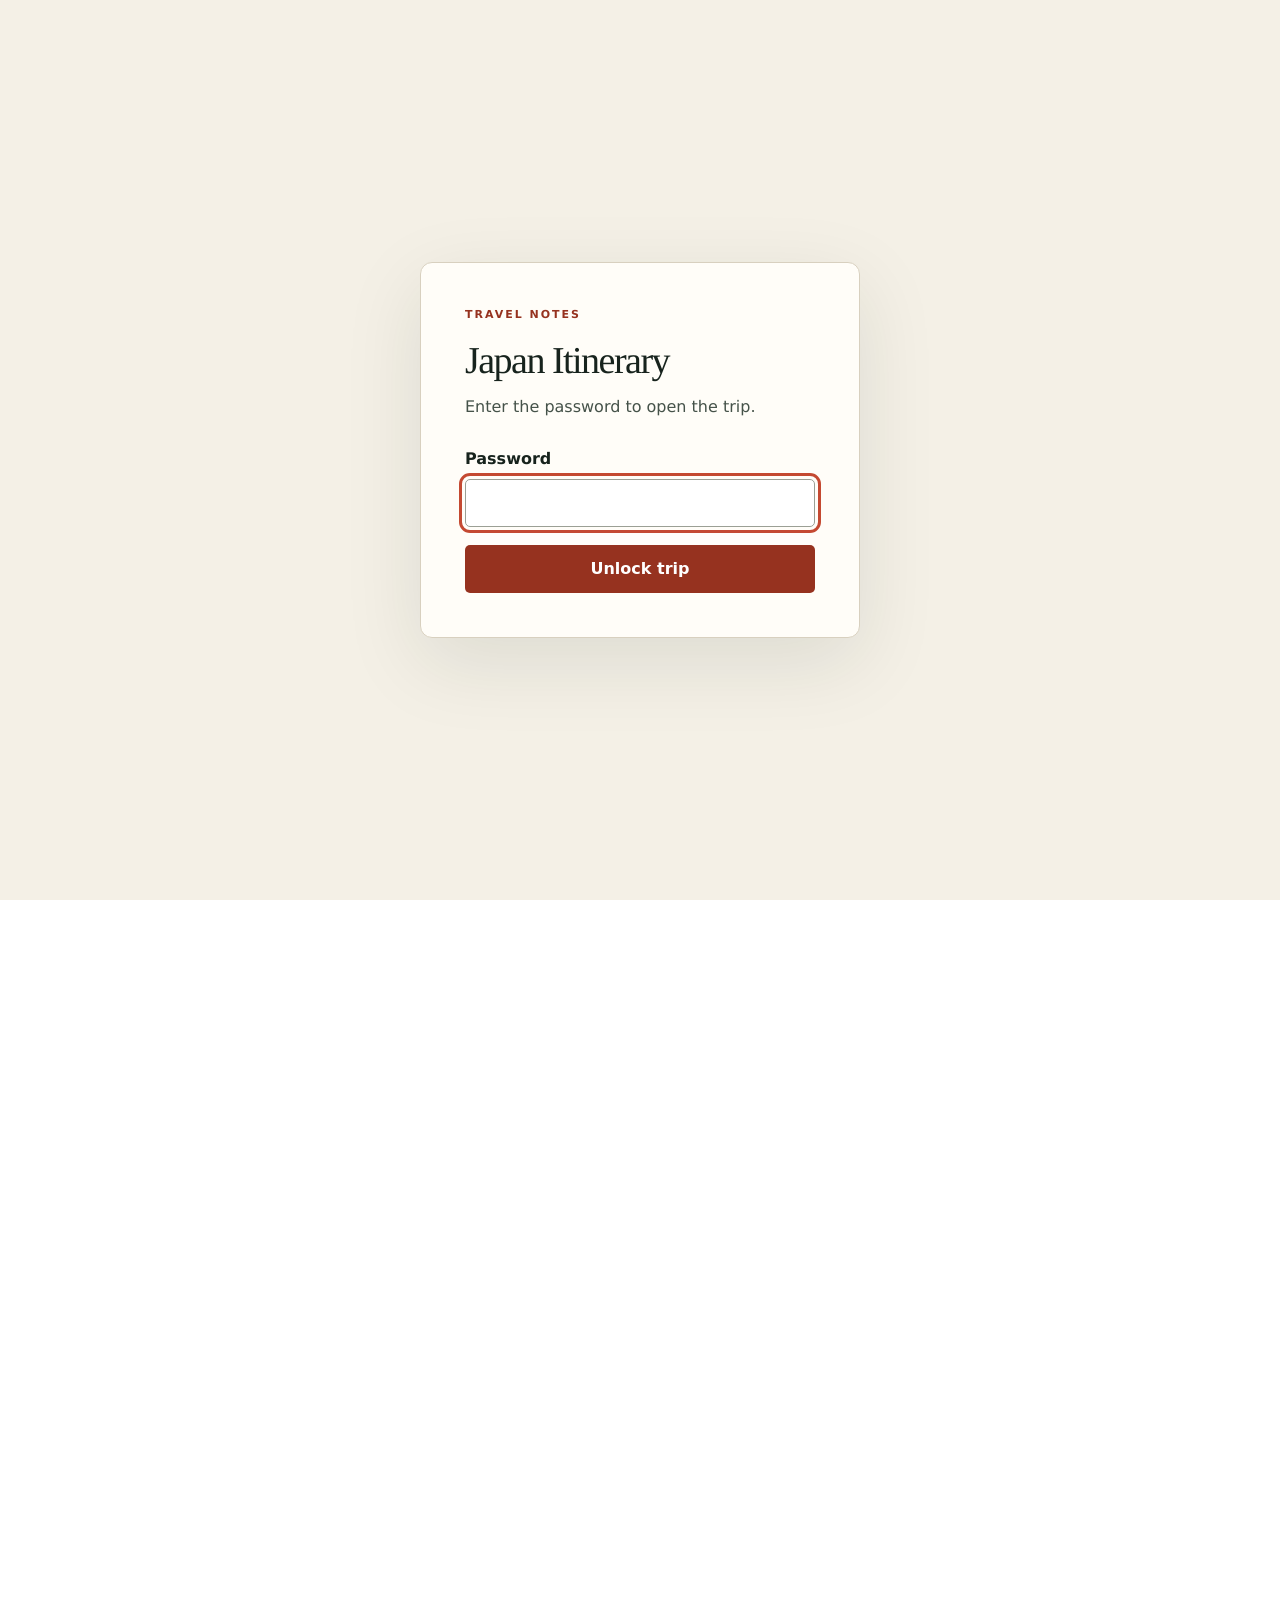
==== commit 1dcecf78: "build: regenerate examples/japan/index.html with password prompt" ====
--- a/examples/japan/index.html
+++ b/examples/japan/index.html
@@ -8,8 +8,151 @@
 <meta content="Choose what matters. — Japan 2026 activity shortlist" property="og:title"/>
 <meta content="Compare the itinerary with highly recommended nearby activities, then make your own picks." property="og:description"/>
 <meta content="website" property="og:type"/>
-<meta content="https://rogers-japan-2026-activity-chooser.muddy-puppy-8706.chatgpt.site/og.png" property="og:image"/><meta content="summary_large_image" name="twitter:card"/>
+<meta content="https://garcol123.github.io/itin-framework/og.png" property="og:image"/><meta content="summary_large_image" name="twitter:card"/>
 <title>Japan Itinerary — Fri 23 Oct to Fri 6 Nov 2026</title>
+<style>
+html.trip-locked { overflow: hidden; }
+html.trip-locked body { visibility: hidden; }
+#trip-access-gate {
+  visibility: visible;
+  box-sizing: border-box;
+  width: min(440px, calc(100% - 40px));
+  max-height: calc(100dvh - 40px);
+  padding: clamp(28px, 6vw, 44px);
+  border: 1px solid #d8d0bf;
+  border-radius: 12px;
+  background: #fffdf8;
+  color: #17231d;
+  box-shadow: 0 24px 80px #17231d1a;
+  font: 16px/1.5 system-ui, sans-serif;
+}
+#trip-access-gate::backdrop { background: #f4f0e6; }
+#trip-access-gate .access-eyebrow {
+  margin: 0 0 18px;
+  color: #96321f;
+  font-size: 11px;
+  font-weight: 750;
+  letter-spacing: .18em;
+}
+#trip-access-gate h1 { margin: 0 0 12px; font: 38px/1.1 Georgia, serif; letter-spacing: -.04em; }
+#trip-access-gate .access-intro { margin: 0 0 28px; color: #455249; }
+#trip-access-gate label { display: block; margin-bottom: 8px; font-weight: 650; }
+#trip-access-gate input {
+  box-sizing: border-box;
+  width: 100%;
+  min-height: 48px;
+  padding: 10px 12px;
+  border: 1px solid #9b9f95;
+  border-radius: 5px;
+  background: white;
+  color: #17231d;
+  font: inherit;
+}
+#trip-access-gate button {
+  width: 100%;
+  min-height: 48px;
+  margin-top: 18px;
+  border: 0;
+  border-radius: 5px;
+  background: #96321f;
+  color: white;
+  font: 650 16px/1.4 system-ui, sans-serif;
+  cursor: pointer;
+}
+#trip-access-gate :focus-visible { outline: 3px solid #c44931; outline-offset: 3px; }
+#trip-access-error { margin: 10px 0 0; color: #96321f; font-size: 14px; }
+
+</style>
+<script>
+//<![CDATA[
+(() => {
+  const expected = "japan2026";
+  const storageKey = "japan-2026-access-v1";
+  const tripTitle = "Japan Itinerary";
+  // A casual browser-side deterrent; the static source remains public.
+  try {
+    if (sessionStorage.getItem(storageKey) === expected) return;
+  } catch (_) {
+    // Unlocking still works when browser storage is disabled.
+  }
+  document.documentElement.classList.add('trip-locked');
+
+  document.addEventListener('DOMContentLoaded', () => {
+    const dialog = document.createElement('dialog');
+    dialog.id = 'trip-access-gate';
+    dialog.setAttribute('aria-labelledby', 'trip-access-title');
+    dialog.setAttribute('aria-describedby', 'trip-access-intro');
+
+    const eyebrow = document.createElement('p');
+    eyebrow.className = 'access-eyebrow';
+    eyebrow.textContent = 'TRAVEL NOTES';
+    const title = document.createElement('h1');
+    title.id = 'trip-access-title';
+    title.textContent = tripTitle;
+    const intro = document.createElement('p');
+    intro.className = 'access-intro';
+    intro.id = 'trip-access-intro';
+    intro.textContent = 'Enter the password to open the trip.';
+
+    const form = document.createElement('form');
+    const label = document.createElement('label');
+    label.htmlFor = 'trip-access-password';
+    label.textContent = 'Password';
+    const input = document.createElement('input');
+    input.id = 'trip-access-password';
+    input.type = 'password';
+    input.autocomplete = 'current-password';
+    input.required = true;
+    input.autofocus = true;
+    input.setAttribute('aria-describedby', 'trip-access-error');
+    const error = document.createElement('p');
+    error.id = 'trip-access-error';
+    error.setAttribute('role', 'alert');
+    error.hidden = true;
+    error.textContent = 'That password is incorrect. Try again.';
+    const button = document.createElement('button');
+    button.type = 'submit';
+    button.textContent = 'Unlock trip';
+
+    form.append(label, input, error, button);
+    dialog.append(eyebrow, title, intro, form);
+    document.body.append(dialog);
+    dialog.addEventListener('cancel', (event) => event.preventDefault());
+    dialog.showModal();
+
+    input.addEventListener('input', () => {
+      input.removeAttribute('aria-invalid');
+      error.hidden = true;
+    });
+    form.addEventListener('submit', (event) => {
+      event.preventDefault();
+      if (input.value !== expected) {
+        error.hidden = false;
+        input.setAttribute('aria-invalid', 'true');
+        input.select();
+        return;
+      }
+      try {
+        sessionStorage.setItem(storageKey, expected);
+      } catch (_) {
+        // The current page can still be opened without persistent storage.
+      }
+      dialog.close();
+      dialog.remove();
+      document.documentElement.classList.remove('trip-locked');
+      window.dispatchEvent(new Event('resize'));
+      const heading = document.querySelector('main h1, header h1');
+      if (heading) {
+        heading.setAttribute('tabindex', '-1');
+        heading.focus({ preventScroll: true });
+      }
+    });
+  }, { once: true });
+
+})();
+//]]>
+</script>
+
 <link href="https://cdnjs.cloudflare.com/ajax/libs/font-awesome/6.5.2/css/all.min.css" rel="stylesheet"/>
 <style>
 :root {
